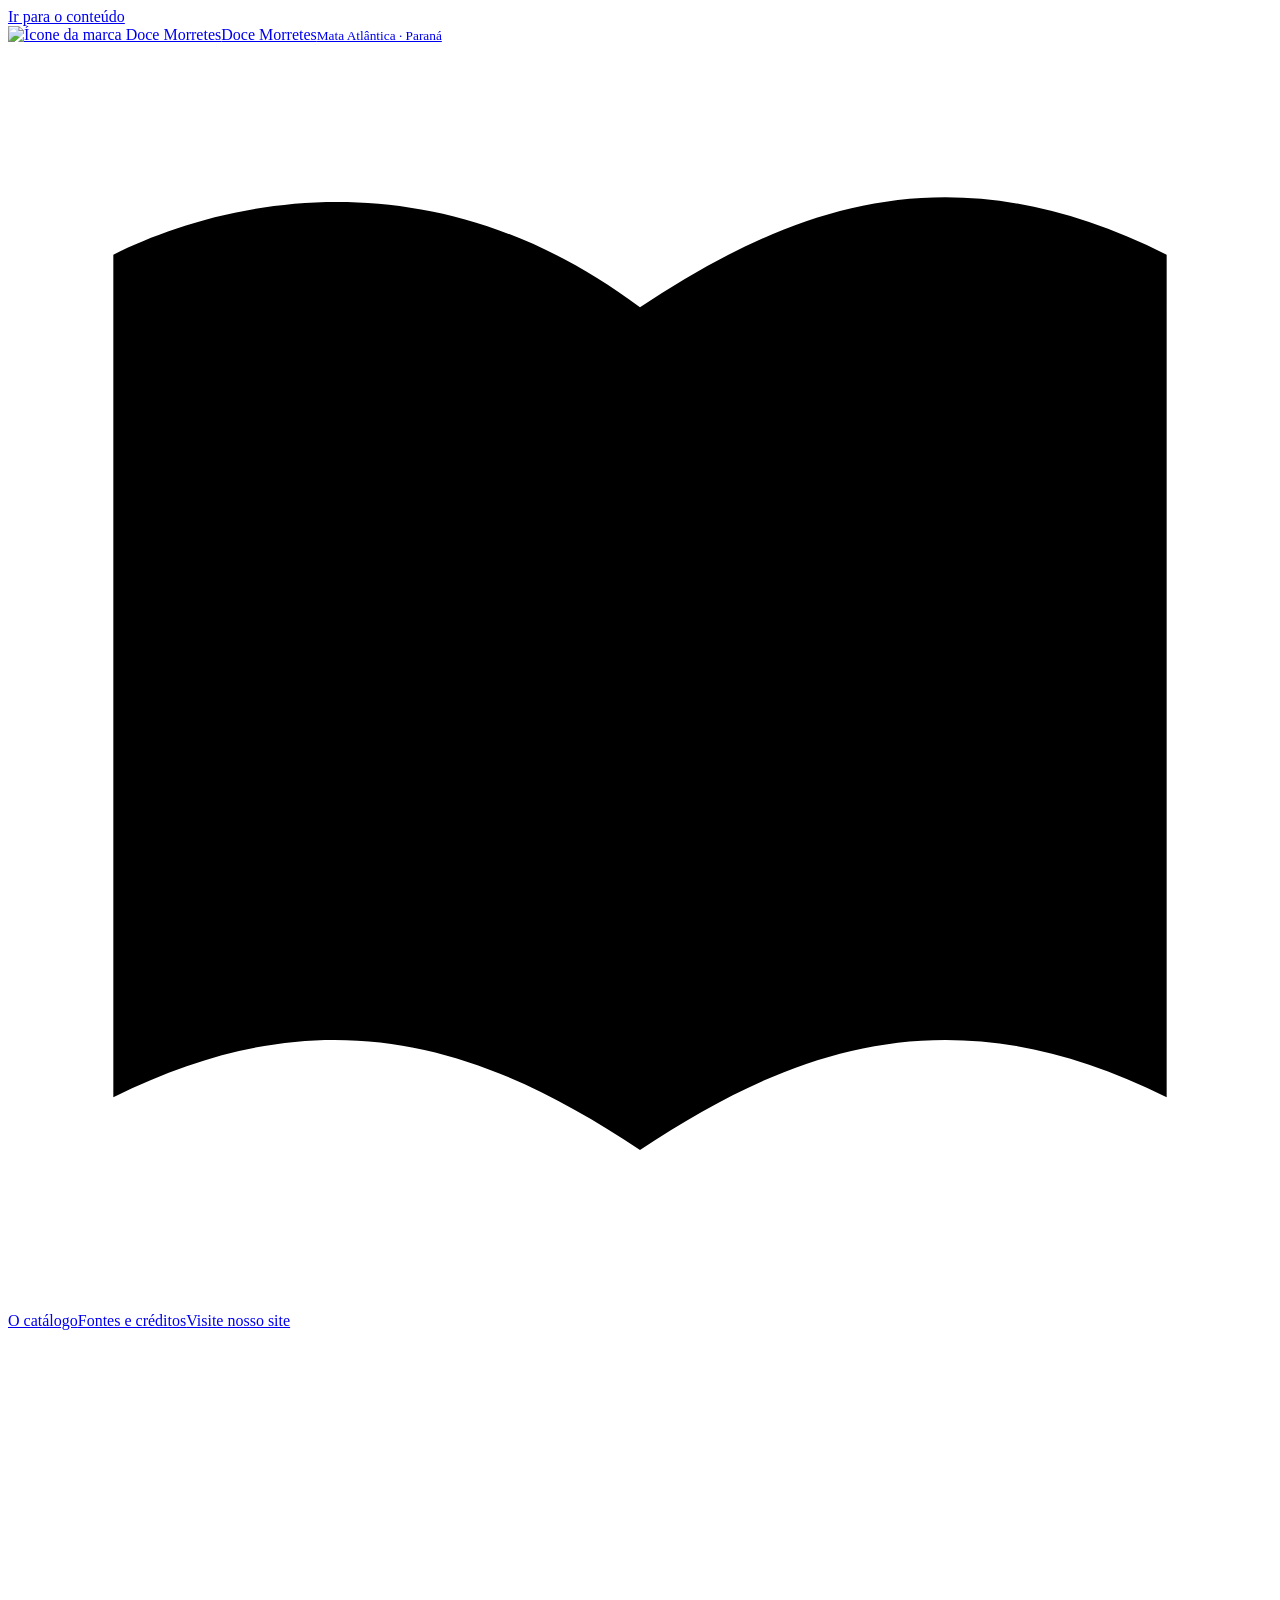
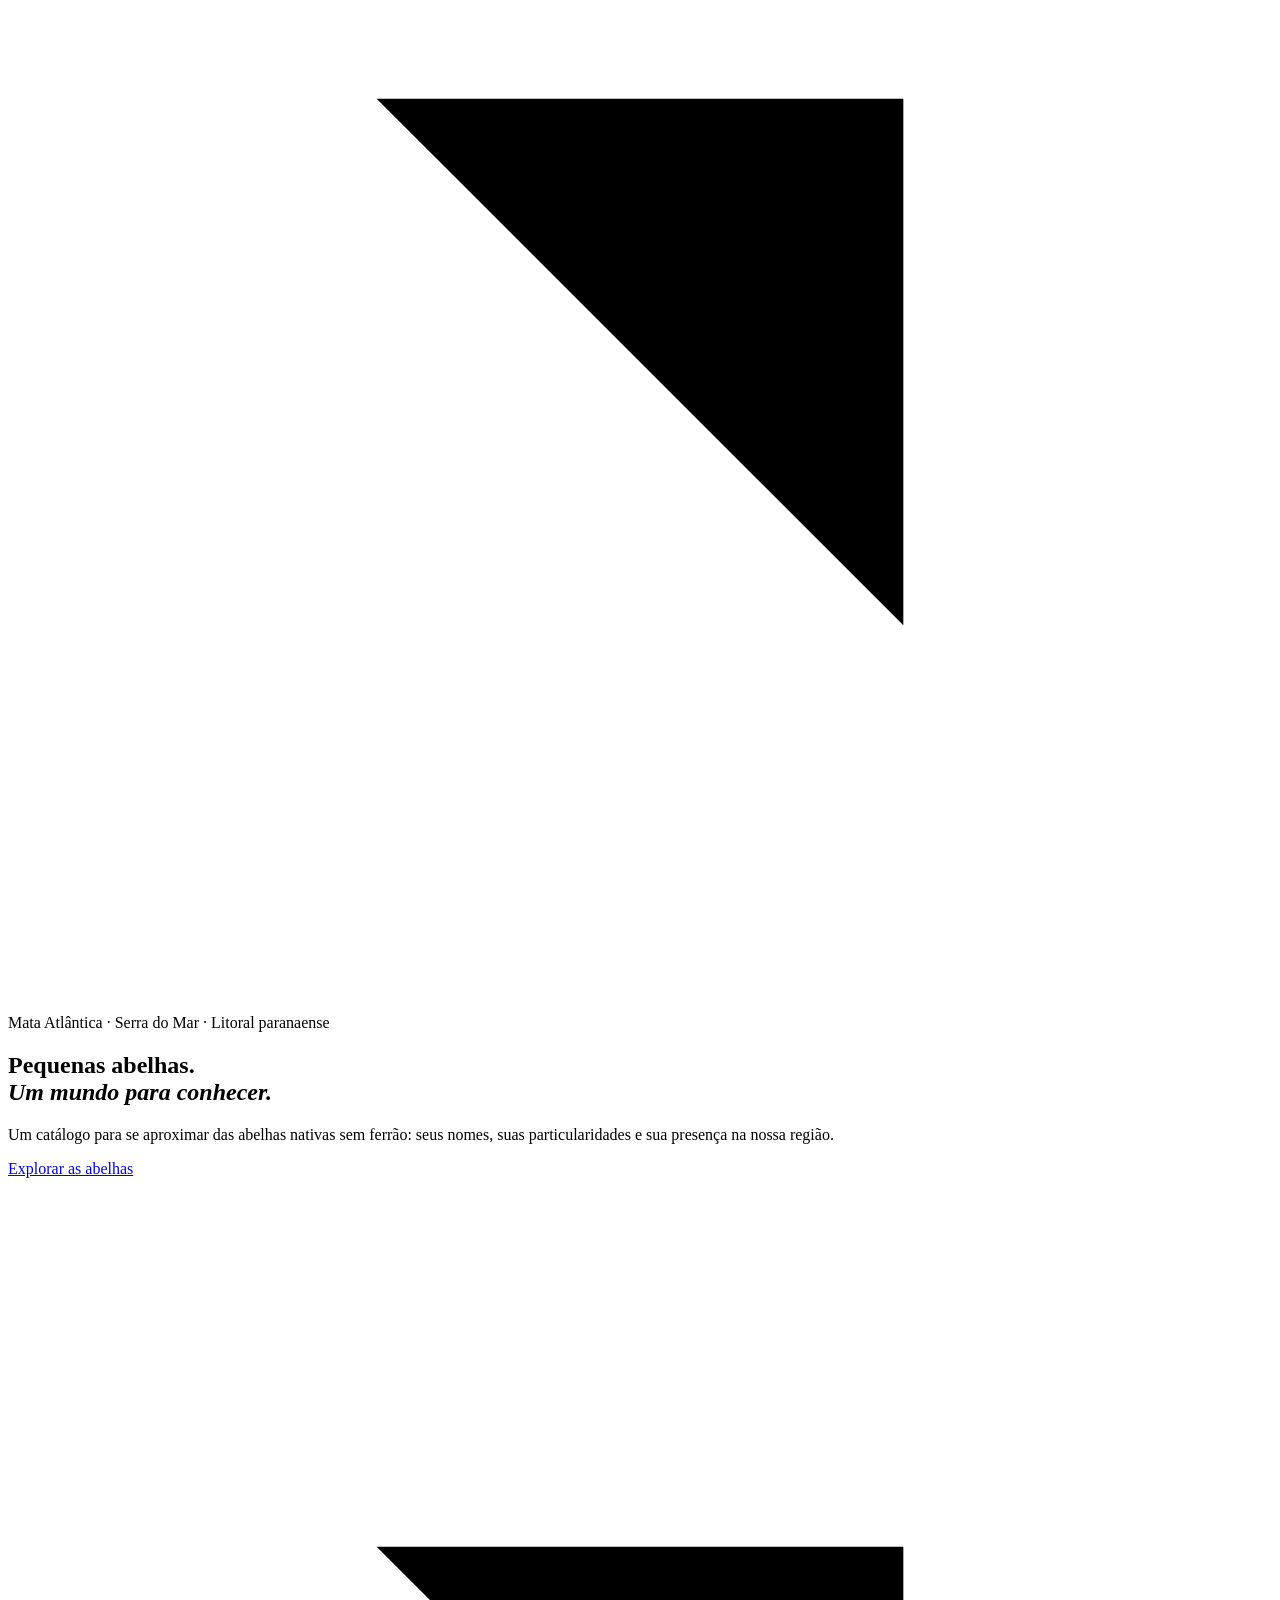
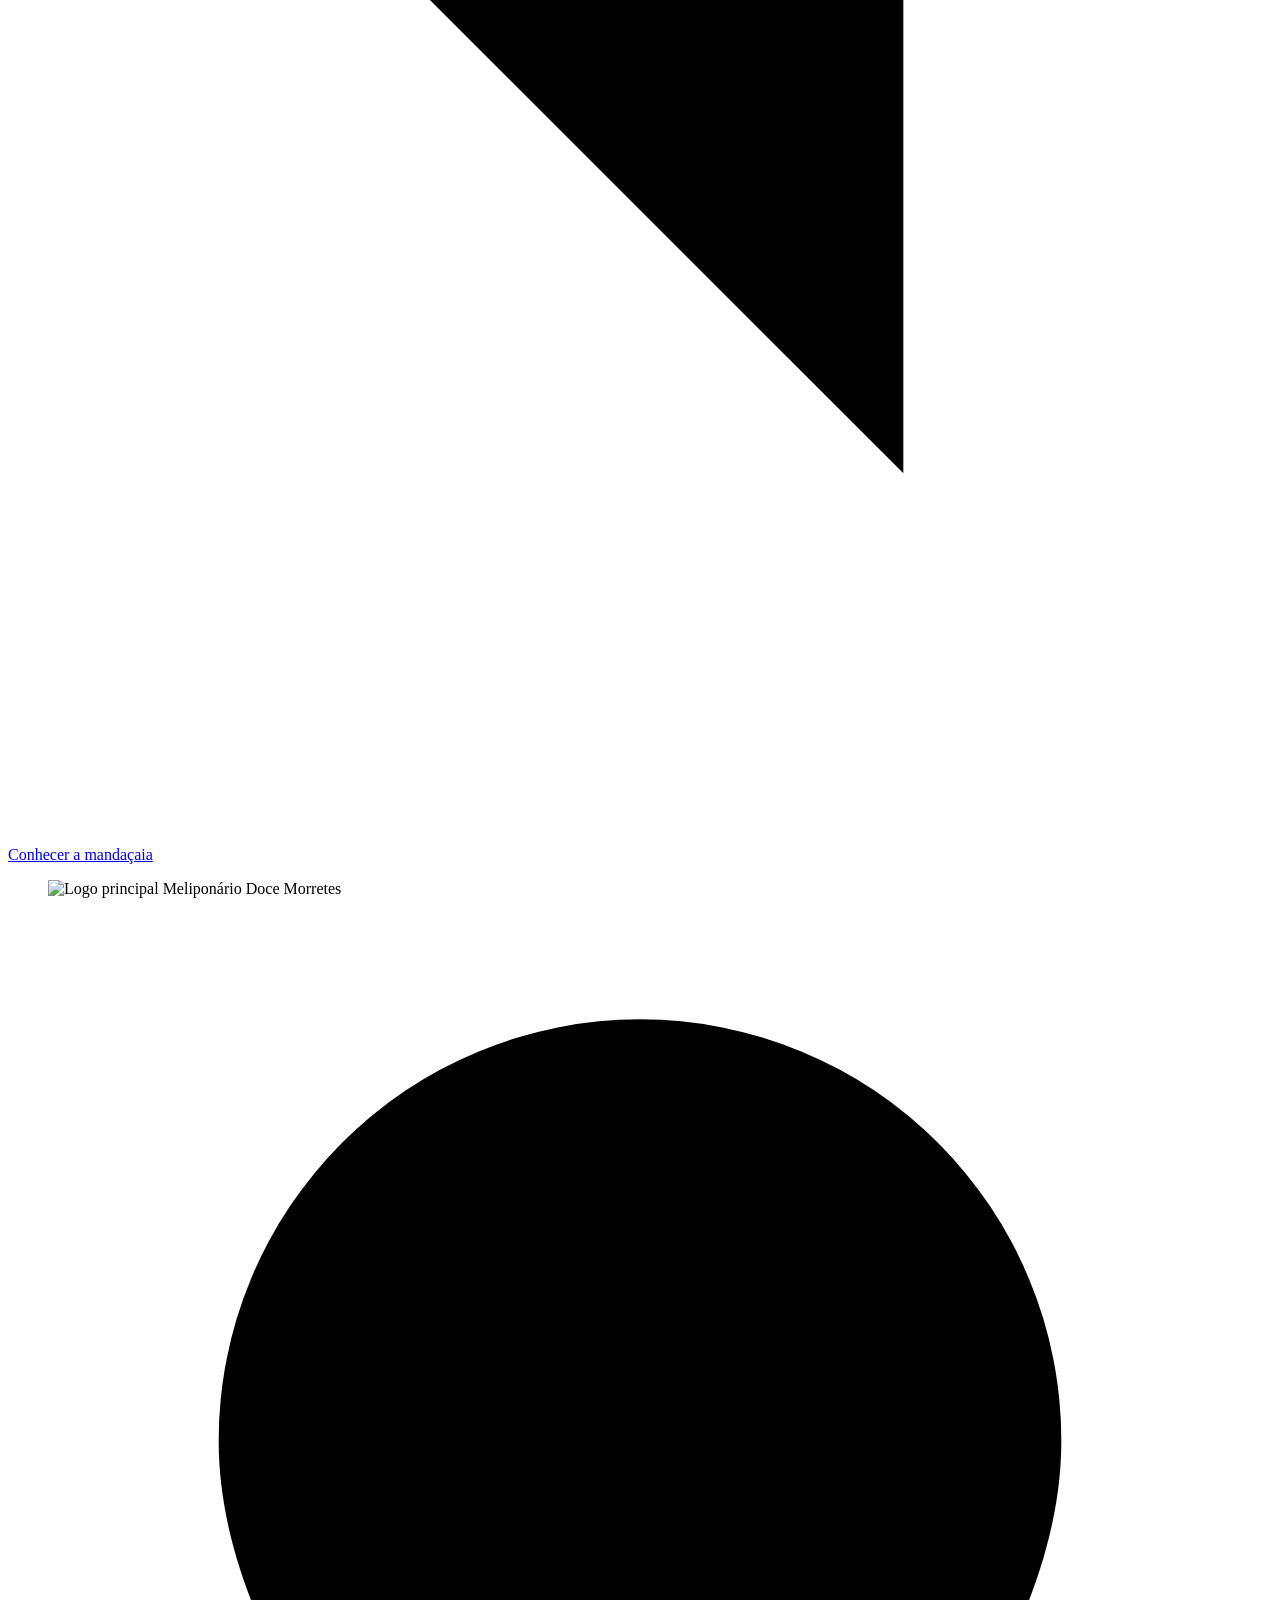
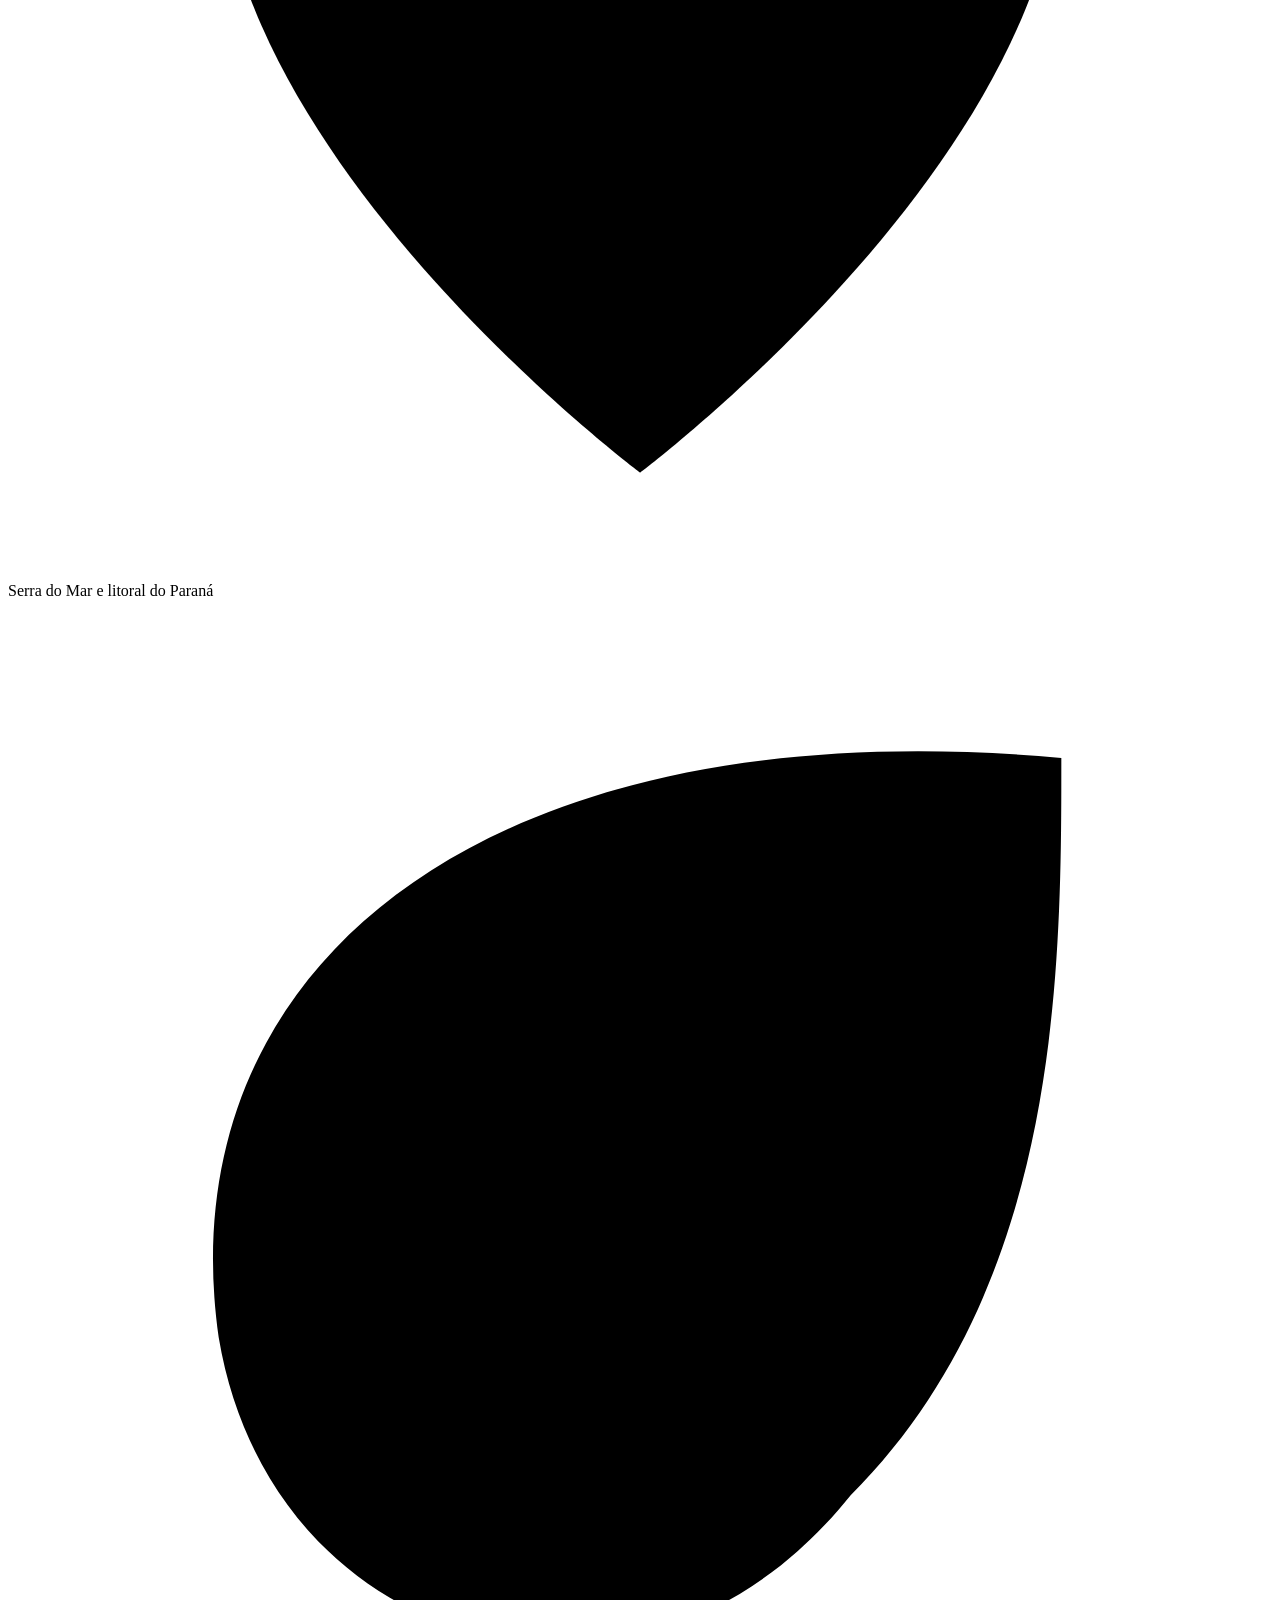
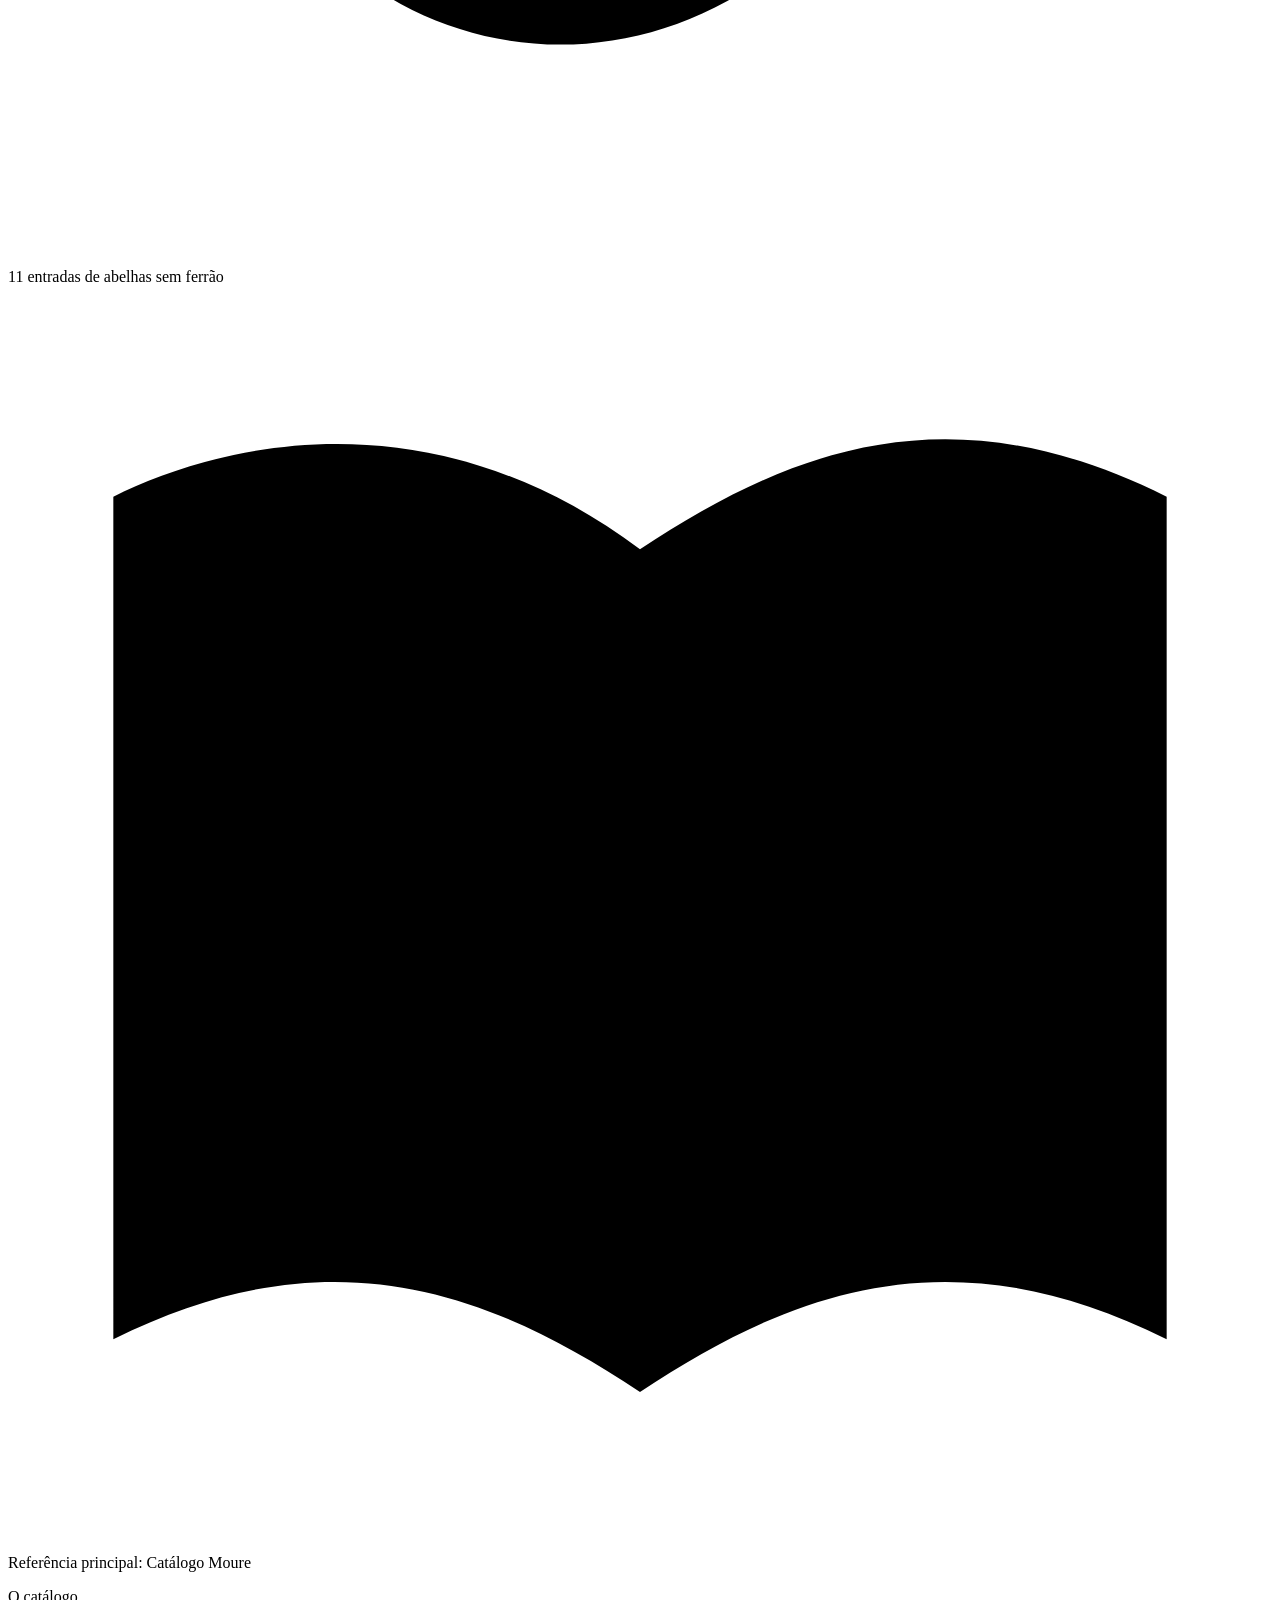
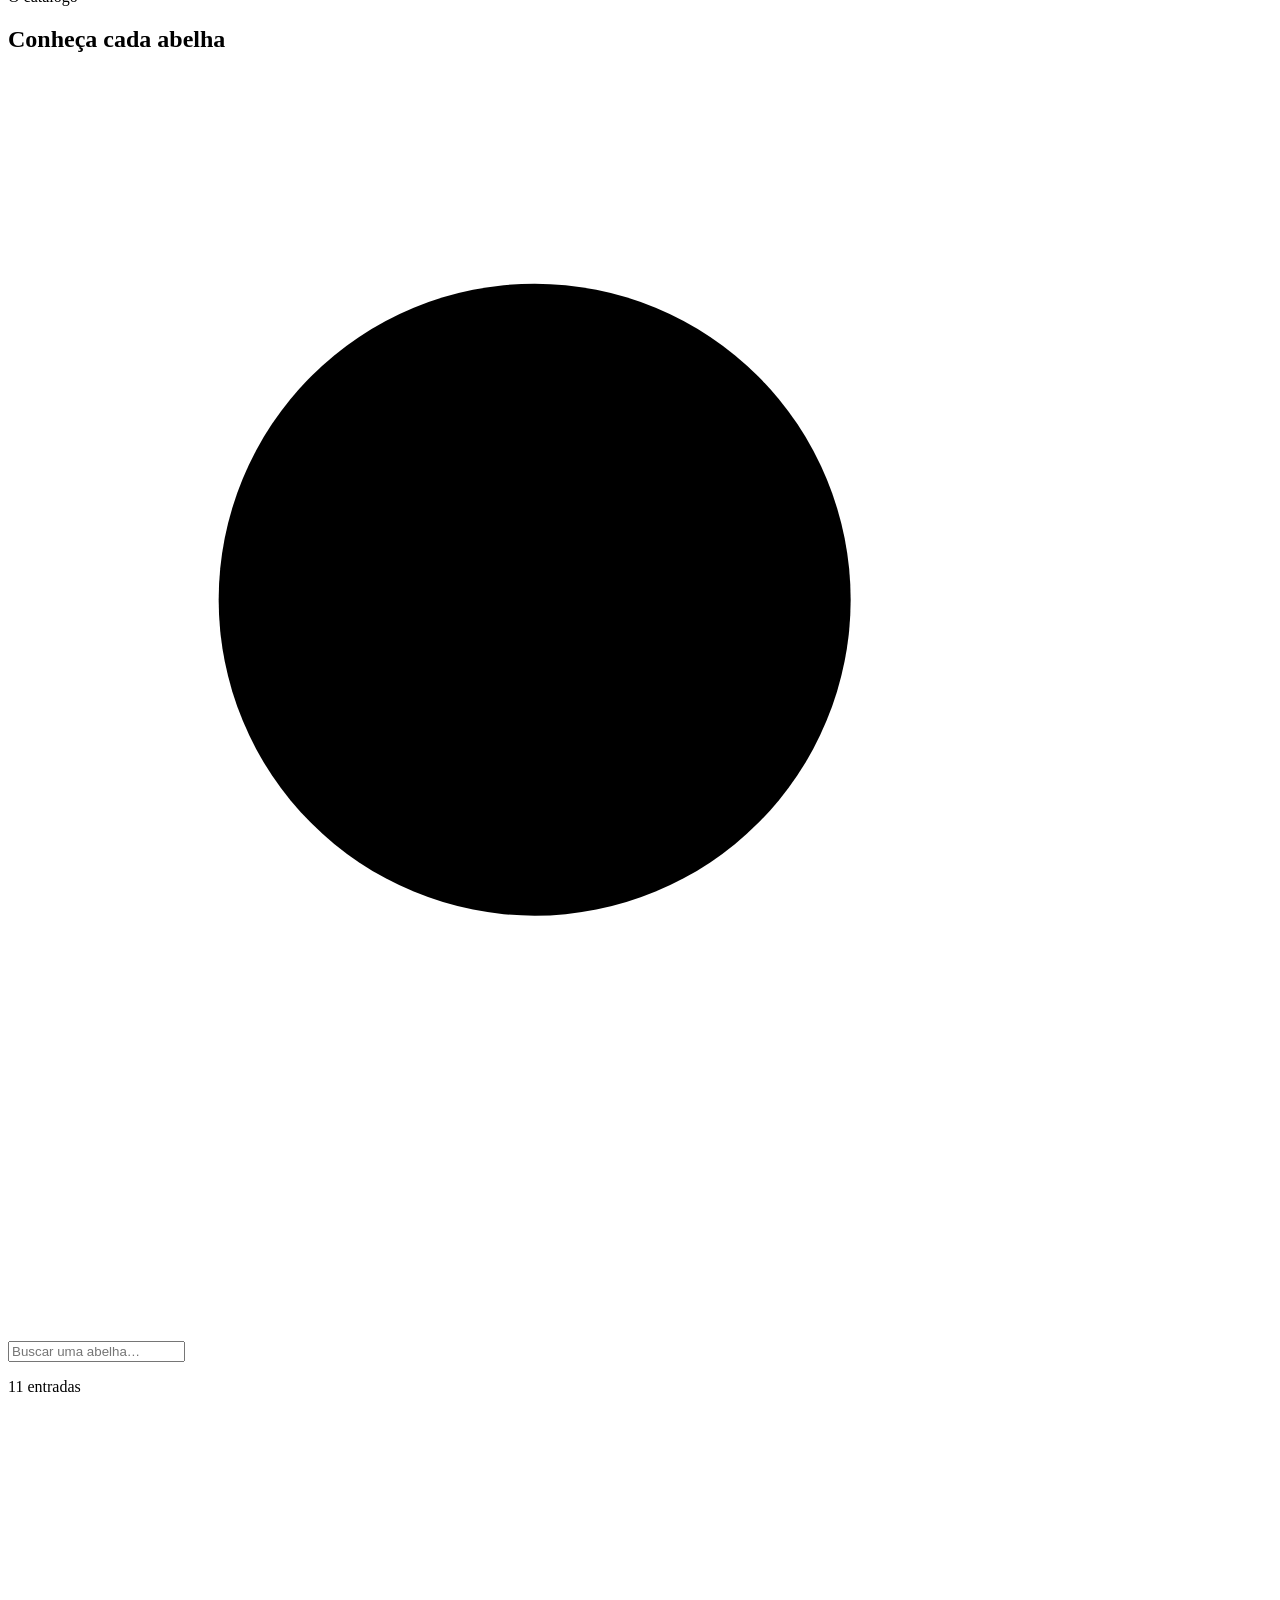
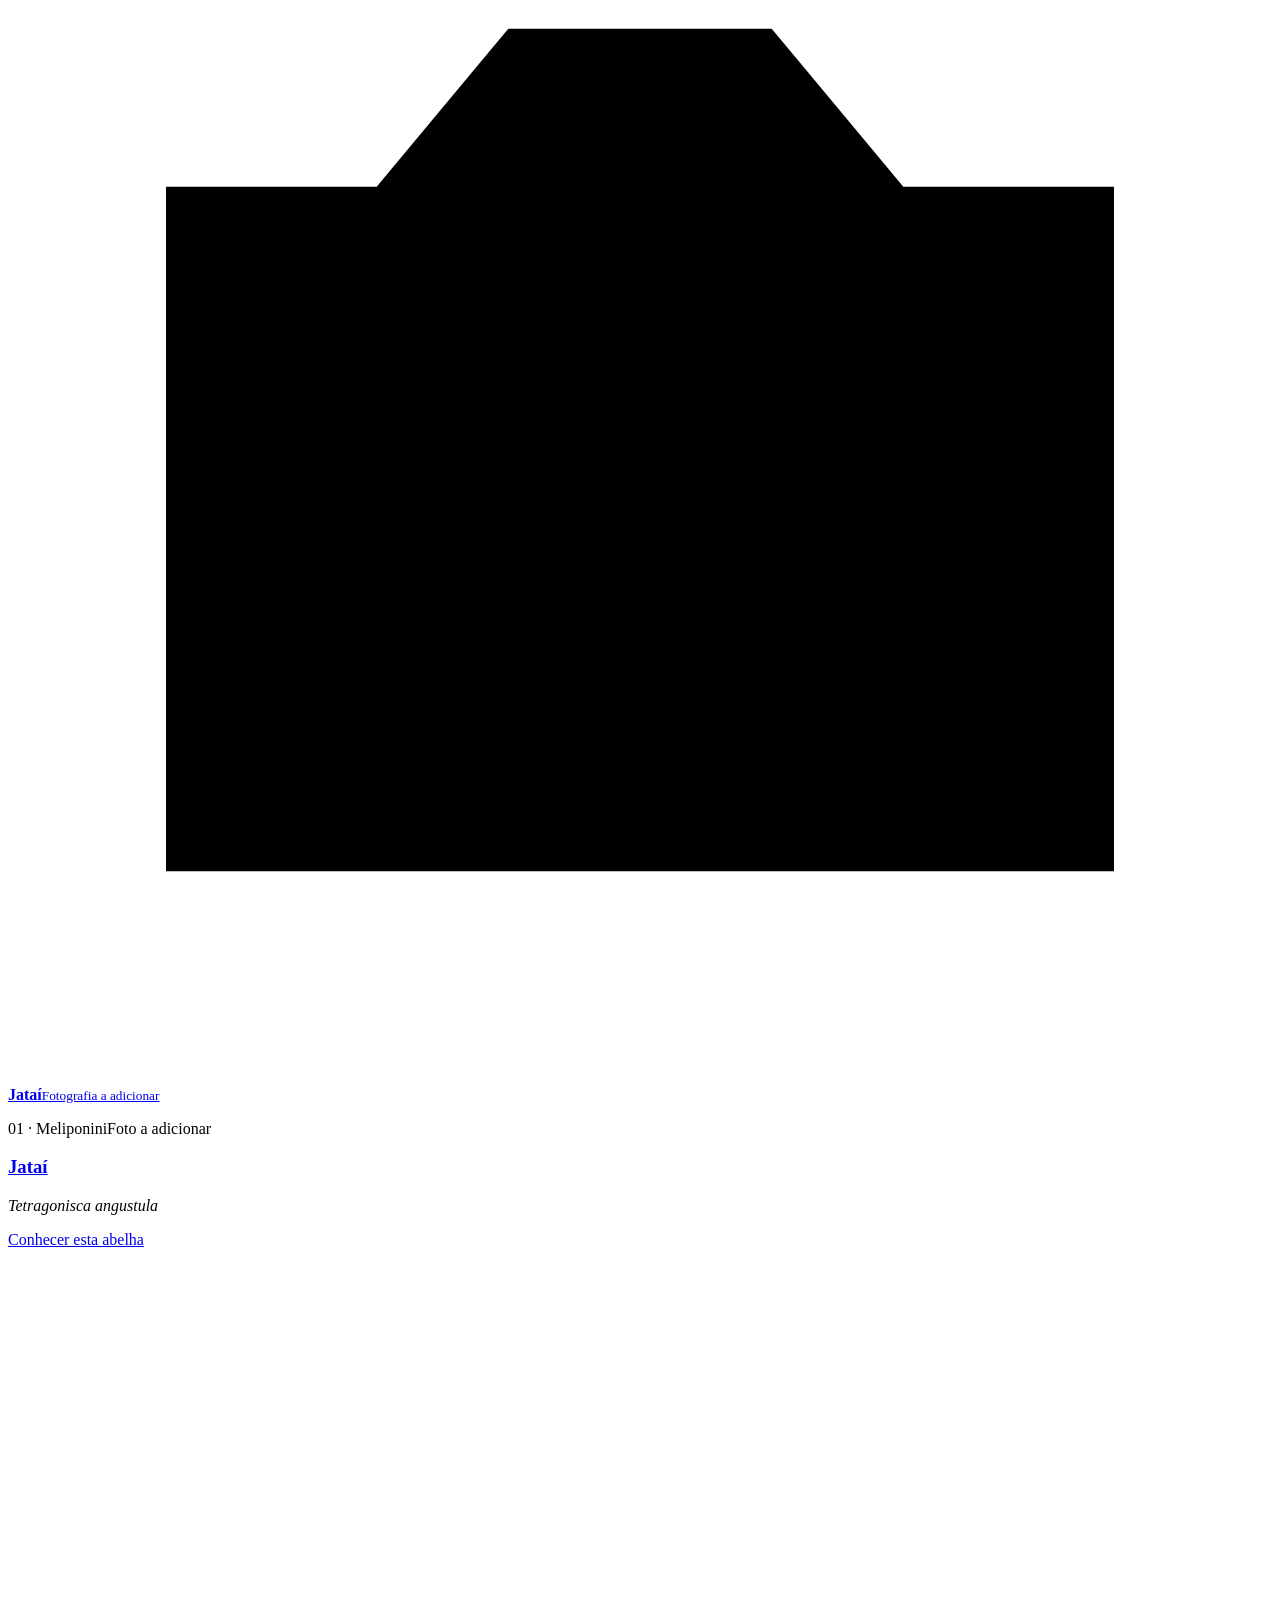
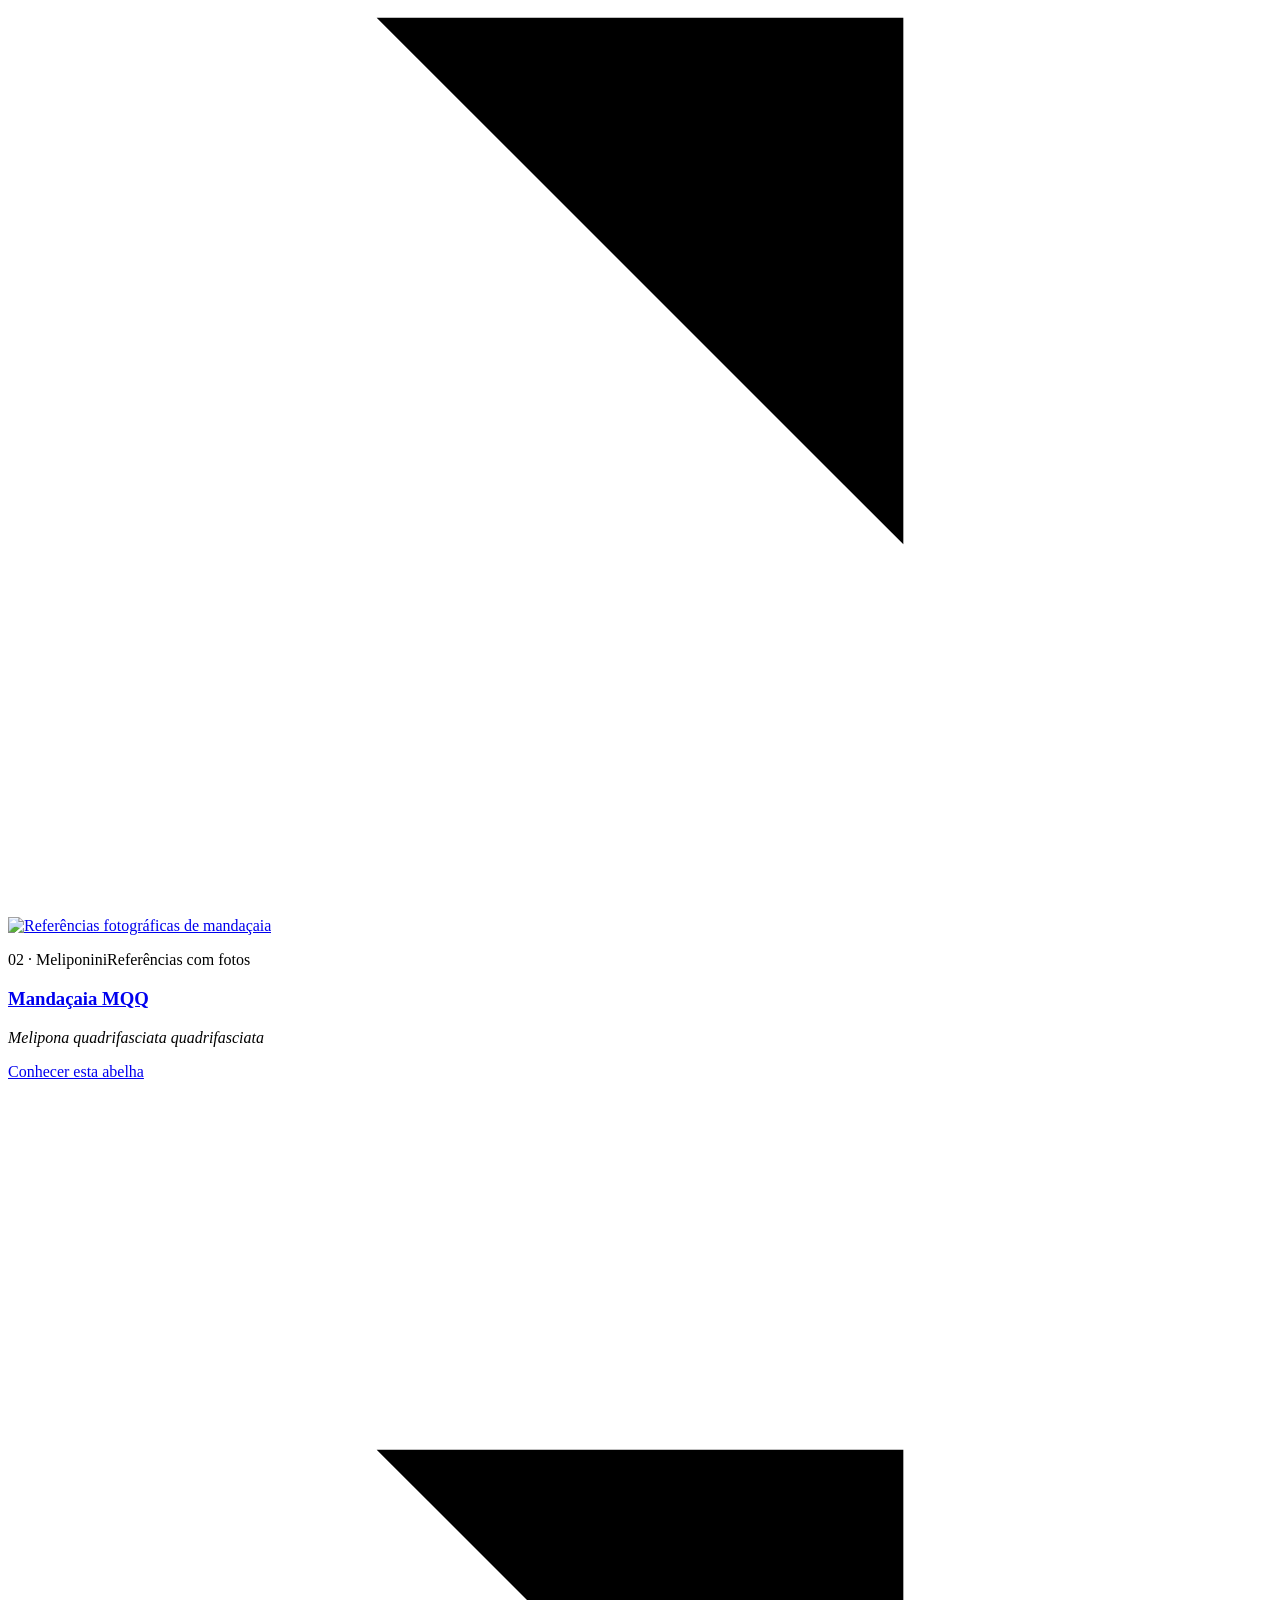
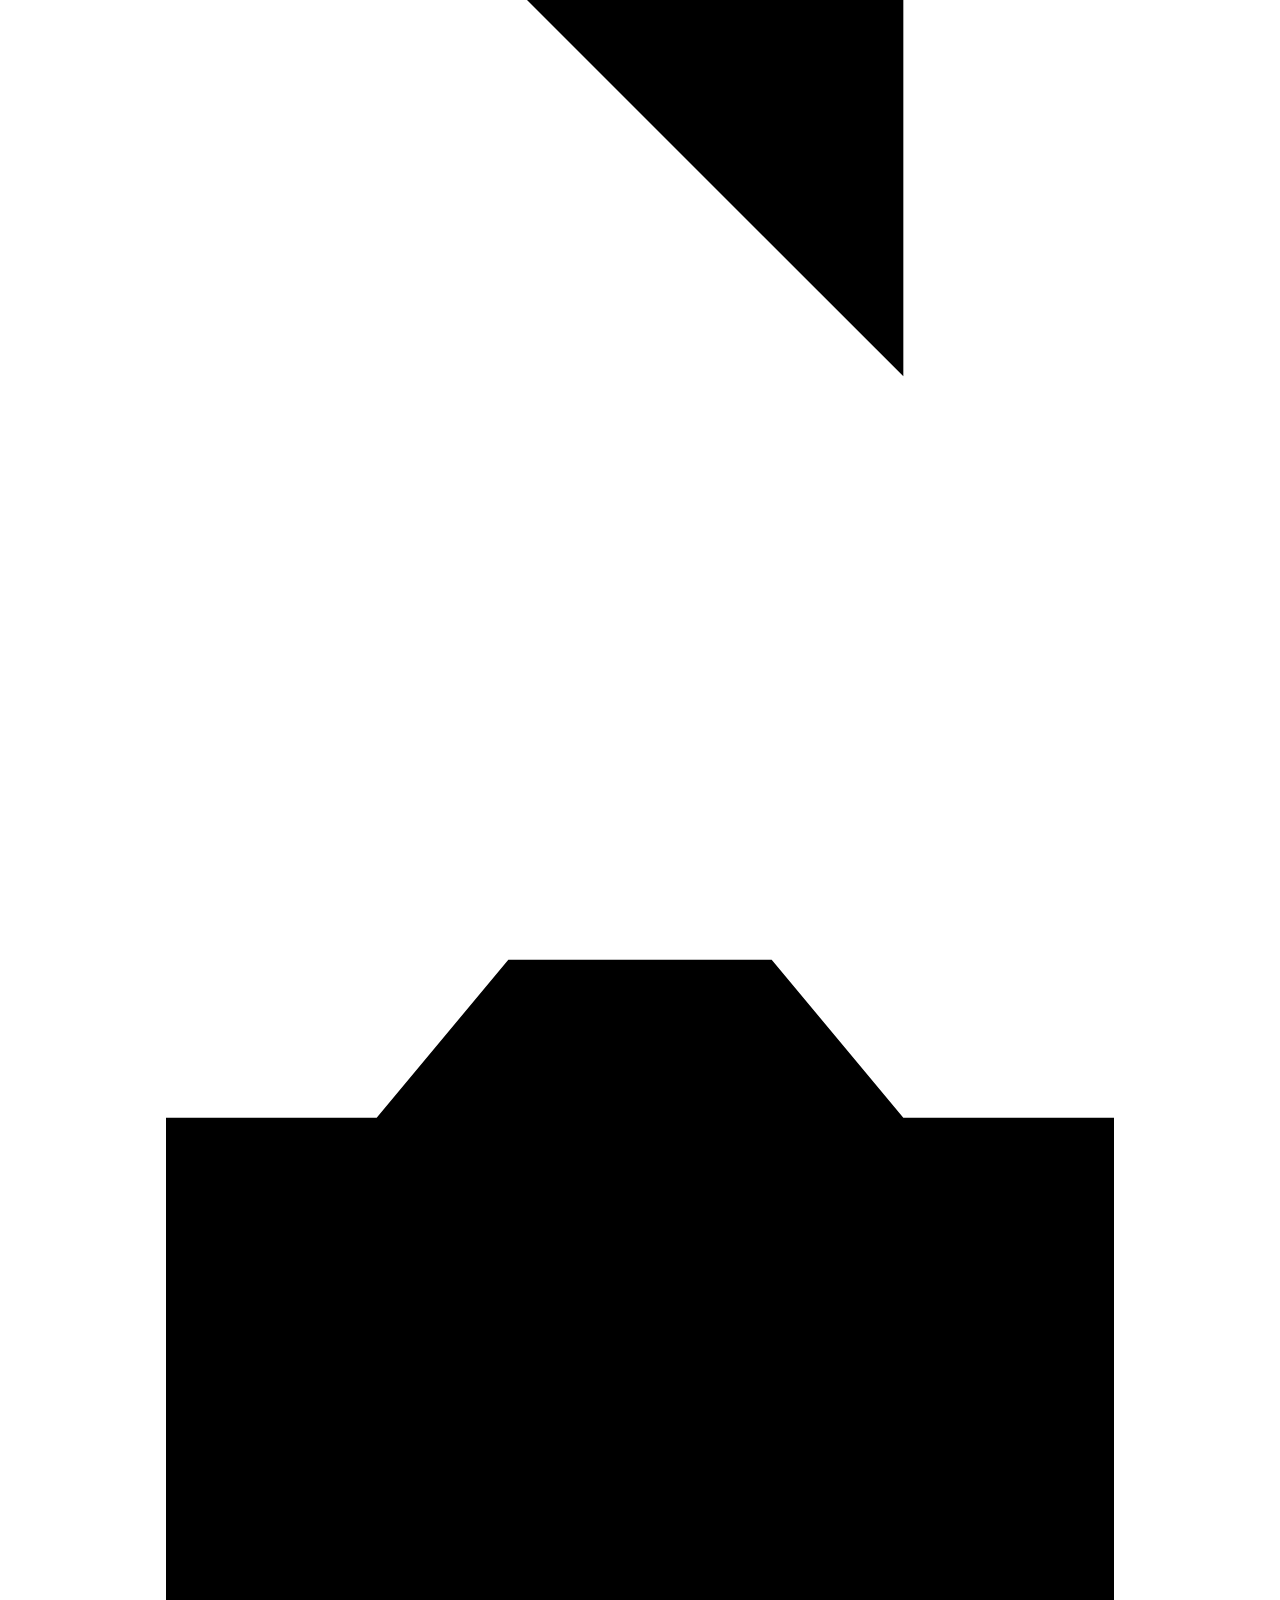
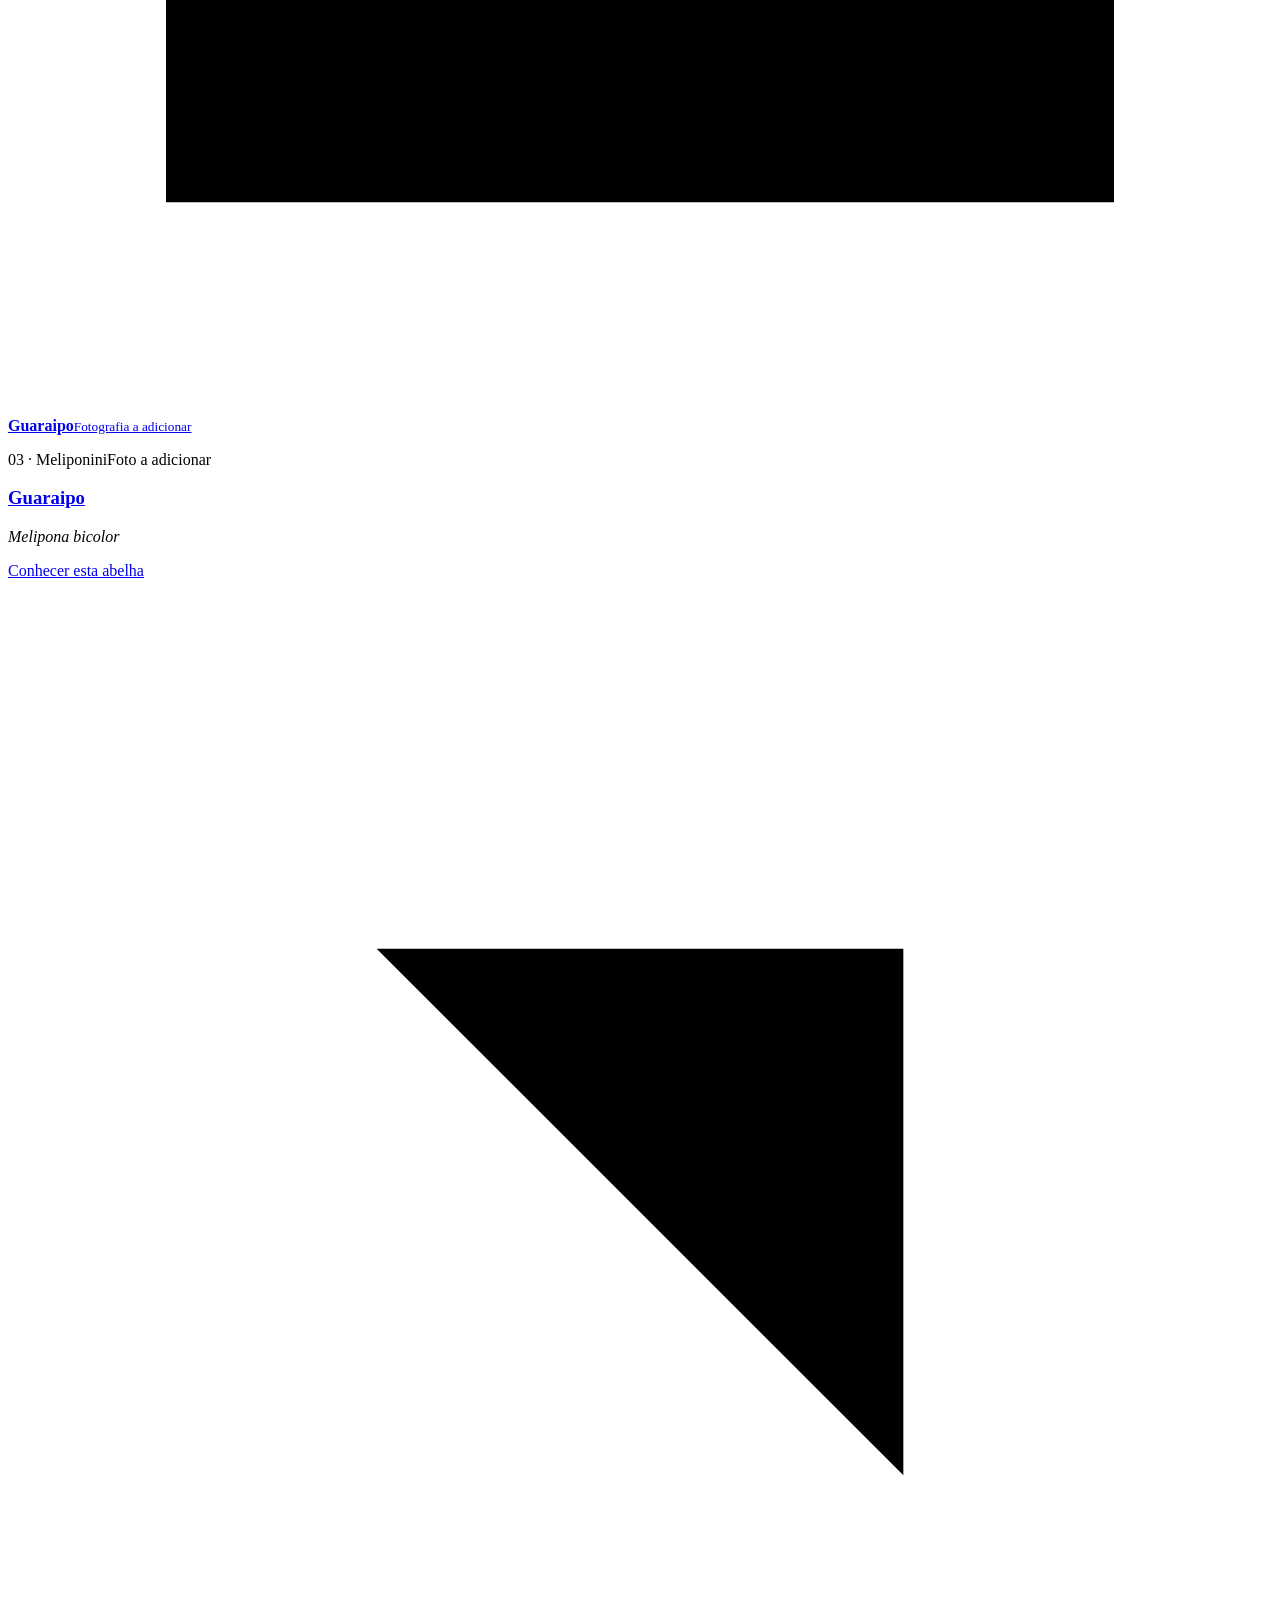
==== index.html @ 3d07a38e "Adiciona 11 fichas do catálogo Doce Morretes, índice e créditos" ====
<!doctype html><html lang="pt-BR"><head><meta charset="utf-8"><meta name="viewport" content="width=device-width,initial-scale=1"><title>Catálogo de abelhas sem ferrão | Doce Morretes</title><meta name="description" content="Catálogo de abelhas sem ferrão da Mata Atlântica da Serra do Mar e litoral paranaense. Doce Morretes."><meta name="theme-color" content="#1a3322"><link rel="canonical" href="https://meliponariodocemorretes.github.io/catalogo-abelhas/index.html"><link rel="icon" type="image/png" href="assets/icone-marca.png"><link rel="stylesheet" href="assets/style.css"><script src="assets/site.js" defer></script></head><body><a class="skip" href="#conteudo">Ir para o conteúdo</a><header class="header"><div class="wrap header-inner"><a class="brand" href="index.html" aria-label="Doce Morretes — início do catálogo"><img src="assets/icone-marca.png" width="64" height="64" alt="Ícone da marca Doce Morretes"><span class="brand-copy">Doce Morretes<small>Mata Atlântica · Paraná</small></span></a><nav class="nav" aria-label="Navegação principal"><a href="index.html#especies"><svg class="icon" viewBox="0 0 24 24" aria-hidden="true"><path d="M12 5C8 2 4 3 2 4v16c4-2 7-1 10 1 3-2 6-3 10-1V4c-4-2-7-1-10 1Z"/><path d="M12 5v16"/></svg>O catálogo</a><a href="creditos.html">Fontes e créditos</a><a href="https://www.docemorretes.com" target="_blank" rel="noopener noreferrer">Visite nosso site <svg class="icon" viewBox="0 0 24 24" aria-hidden="true"><path d="M7 17 17 7M7 7h10v10"/></svg></a></nav></div></header><main id="conteudo"><section class="wrap hero"><div><p class="eyebrow">Mata Atlântica · Serra do Mar · Litoral paranaense</p><h1>Pequenas abelhas.<br><em>Um mundo para conhecer.</em></h1><p class="lead">Um catálogo para se aproximar das abelhas nativas sem ferrão: seus nomes, suas particularidades e sua presença na nossa região.</p><div class="hero-actions"><a class="button" href="#especies">Explorar as abelhas <svg class="icon" viewBox="0 0 24 24" aria-hidden="true"><path d="M7 17 17 7M7 7h10v10"/></svg></a><a class="button secondary" href="mandacaia-mqq.html">Conhecer a mandaçaia</a></div></div><figure class="hero-brand"><img src="assets/logo-principal.png" width="420" height="420" alt="Logo principal Meliponário Doce Morretes"></figure></section><div class="wrap region-strip"><span><svg class="icon" viewBox="0 0 24 24" aria-hidden="true"><path d="M20 10c0 6-8 12-8 12S4 16 4 10a8 8 0 1 1 16 0Z"/><circle cx="12" cy="10" r="2.5"/></svg>Serra do Mar e litoral do Paraná</span><span><svg class="icon" viewBox="0 0 24 24" aria-hidden="true"><path d="M20 3C9 2 3 7 4 14c1 6 8 8 12 3 4-4 4-10 4-14Z"/><path d="M4 21 15 9"/></svg>11 entradas de abelhas sem ferrão</span><span><svg class="icon" viewBox="0 0 24 24" aria-hidden="true"><path d="M12 5C8 2 4 3 2 4v16c4-2 7-1 10 1 3-2 6-3 10-1V4c-4-2-7-1-10 1Z"/><path d="M12 5v16"/></svg>Referência principal: Catálogo Moure</span></div><section class="wrap catalog" id="especies"><div class="section-heading"><div><p class="eyebrow">O catálogo</p><h2>Conheça cada abelha</h2></div><label class="search"><svg class="icon" viewBox="0 0 24 24" aria-hidden="true"><circle cx="10" cy="10" r="6"/><path d="m15 15 6 6"/></svg><input id="search-species" type="search" aria-label="Buscar por nome popular ou científico" placeholder="Buscar uma abelha…"></label></div><p id="result-count" class="eyebrow" aria-live="polite" style="margin-bottom:22px">11 entradas</p><div class="species-grid"><article class="species-card" data-species="Jataí Tetragonisca angustula"><a class="cover" href="jatai.html" aria-label="Conhecer Jataí"><div class="placeholder" role="img" aria-label="Espaço reservado para fotografia de Jataí"><svg class="icon" viewBox="0 0 24 24" aria-hidden="true"><path d="M14.5 4h-5L7 7H3v13h18V7h-4z"/><circle cx="12" cy="13" r="4"/></svg><strong>Jataí</strong><small>Fotografia a adicionar</small></div></a><p class="card-label"><span>01 · Meliponini</span><span>Foto a adicionar</span></p><h3><a href="jatai.html">Jataí</a></h3><p class="latin"><i>Tetragonisca angustula</i></p><a class="open" href="jatai.html">Conhecer esta abelha <svg class="icon" viewBox="0 0 24 24" aria-hidden="true"><path d="M7 17 17 7M7 7h10v10"/></svg></a></article><article class="species-card" data-species="Mandaçaia MQQ Melipona quadrifasciata quadrifasciata"><a class="cover" href="mandacaia-mqq.html" aria-label="Conhecer Mandaçaia MQQ"><img src="assets/01_colagem_fonte_chc.png" alt="Referências fotográficas de mandaçaia" loading="lazy"></a><p class="card-label"><span>02 · Meliponini</span><span>Referências com fotos</span></p><h3><a href="mandacaia-mqq.html">Mandaçaia MQQ</a></h3><p class="latin"><i>Melipona quadrifasciata quadrifasciata</i></p><a class="open" href="mandacaia-mqq.html">Conhecer esta abelha <svg class="icon" viewBox="0 0 24 24" aria-hidden="true"><path d="M7 17 17 7M7 7h10v10"/></svg></a></article><article class="species-card" data-species="Guaraipo Melipona bicolor"><a class="cover" href="guaraipo.html" aria-label="Conhecer Guaraipo"><div class="placeholder" role="img" aria-label="Espaço reservado para fotografia de Guaraipo"><svg class="icon" viewBox="0 0 24 24" aria-hidden="true"><path d="M14.5 4h-5L7 7H3v13h18V7h-4z"/><circle cx="12" cy="13" r="4"/></svg><strong>Guaraipo</strong><small>Fotografia a adicionar</small></div></a><p class="card-label"><span>03 · Meliponini</span><span>Foto a adicionar</span></p><h3><a href="guaraipo.html">Guaraipo</a></h3><p class="latin"><i>Melipona bicolor</i></p><a class="open" href="guaraipo.html">Conhecer esta abelha <svg class="icon" viewBox="0 0 24 24" aria-hidden="true"><path d="M7 17 17 7M7 7h10v10"/></svg></a></article><article class="species-card" data-species="Bugia Melipona mondury"><a class="cover" href="bugia.html" aria-label="Conhecer Bugia"><div class="placeholder" role="img" aria-label="Espaço reservado para fotografia de Bugia"><svg class="icon" viewBox="0 0 24 24" aria-hidden="true"><path d="M14.5 4h-5L7 7H3v13h18V7h-4z"/><circle cx="12" cy="13" r="4"/></svg><strong>Bugia</strong><small>Fotografia a adicionar</small></div></a><p class="card-label"><span>04 · Meliponini</span><span>Foto a adicionar</span></p><h3><a href="bugia.html">Bugia</a></h3><p class="latin"><i>Melipona mondury</i></p><a class="open" href="bugia.html">Conhecer esta abelha <svg class="icon" viewBox="0 0 24 24" aria-hidden="true"><path d="M7 17 17 7M7 7h10v10"/></svg></a></article><article class="species-card" data-species="Borá Tetragona clavipes"><a class="cover" href="bora.html" aria-label="Conhecer Borá"><div class="placeholder" role="img" aria-label="Espaço reservado para fotografia de Borá"><svg class="icon" viewBox="0 0 24 24" aria-hidden="true"><path d="M14.5 4h-5L7 7H3v13h18V7h-4z"/><circle cx="12" cy="13" r="4"/></svg><strong>Borá</strong><small>Fotografia a adicionar</small></div></a><p class="card-label"><span>05 · Meliponini</span><span>Foto a adicionar</span></p><h3><a href="bora.html">Borá</a></h3><p class="latin"><i>Tetragona clavipes</i></p><a class="open" href="bora.html">Conhecer esta abelha <svg class="icon" viewBox="0 0 24 24" aria-hidden="true"><path d="M7 17 17 7M7 7h10v10"/></svg></a></article><article class="species-card" data-species="Tubuna Scaptotrigona bipunctata"><a class="cover" href="tubuna.html" aria-label="Conhecer Tubuna"><div class="placeholder" role="img" aria-label="Espaço reservado para fotografia de Tubuna"><svg class="icon" viewBox="0 0 24 24" aria-hidden="true"><path d="M14.5 4h-5L7 7H3v13h18V7h-4z"/><circle cx="12" cy="13" r="4"/></svg><strong>Tubuna</strong><small>Fotografia a adicionar</small></div></a><p class="card-label"><span>06 · Meliponini</span><span>Foto a adicionar</span></p><h3><a href="tubuna.html">Tubuna</a></h3><p class="latin"><i>Scaptotrigona bipunctata</i></p><a class="open" href="tubuna.html">Conhecer esta abelha <svg class="icon" viewBox="0 0 24 24" aria-hidden="true"><path d="M7 17 17 7M7 7h10v10"/></svg></a></article><article class="species-card" data-species="Mandaguari Scaptotrigona sp."><a class="cover" href="mandaguari.html" aria-label="Conhecer Mandaguari"><div class="placeholder" role="img" aria-label="Espaço reservado para fotografia de Mandaguari"><svg class="icon" viewBox="0 0 24 24" aria-hidden="true"><path d="M14.5 4h-5L7 7H3v13h18V7h-4z"/><circle cx="12" cy="13" r="4"/></svg><strong>Mandaguari</strong><small>Fotografia a adicionar</small></div></a><p class="card-label"><span>07 · Meliponini</span><span>Foto a adicionar</span></p><h3><a href="mandaguari.html">Mandaguari</a></h3><p class="latin"><i>Scaptotrigona sp.</i></p><a class="open" href="mandaguari.html">Conhecer esta abelha <svg class="icon" viewBox="0 0 24 24" aria-hidden="true"><path d="M7 17 17 7M7 7h10v10"/></svg></a></article><article class="species-card" data-species="Mombucão Cephalotrigona capitata"><a class="cover" href="mombucao.html" aria-label="Conhecer Mombucão"><div class="placeholder" role="img" aria-label="Espaço reservado para fotografia de Mombucão"><svg class="icon" viewBox="0 0 24 24" aria-hidden="true"><path d="M14.5 4h-5L7 7H3v13h18V7h-4z"/><circle cx="12" cy="13" r="4"/></svg><strong>Mombucão</strong><small>Fotografia a adicionar</small></div></a><p class="card-label"><span>08 · Meliponini</span><span>Foto a adicionar</span></p><h3><a href="mombucao.html">Mombucão</a></h3><p class="latin"><i>Cephalotrigona capitata</i></p><a class="open" href="mombucao.html">Conhecer esta abelha <svg class="icon" viewBox="0 0 24 24" aria-hidden="true"><path d="M7 17 17 7M7 7h10v10"/></svg></a></article><article class="species-card" data-species="Mirim emerina Plebeia emerina"><a class="cover" href="mirim-emerina.html" aria-label="Conhecer Mirim emerina"><div class="placeholder" role="img" aria-label="Espaço reservado para fotografia de Mirim emerina"><svg class="icon" viewBox="0 0 24 24" aria-hidden="true"><path d="M14.5 4h-5L7 7H3v13h18V7h-4z"/><circle cx="12" cy="13" r="4"/></svg><strong>Mirim emerina</strong><small>Fotografia a adicionar</small></div></a><p class="card-label"><span>09 · Meliponini</span><span>Foto a adicionar</span></p><h3><a href="mirim-emerina.html">Mirim emerina</a></h3><p class="latin"><i>Plebeia emerina</i></p><a class="open" href="mirim-emerina.html">Conhecer esta abelha <svg class="icon" viewBox="0 0 24 24" aria-hidden="true"><path d="M7 17 17 7M7 7h10v10"/></svg></a></article><article class="species-card" data-species="Mirim droryana Plebeia droryana"><a class="cover" href="mirim-droryana.html" aria-label="Conhecer Mirim droryana"><div class="placeholder" role="img" aria-label="Espaço reservado para fotografia de Mirim droryana"><svg class="icon" viewBox="0 0 24 24" aria-hidden="true"><path d="M14.5 4h-5L7 7H3v13h18V7h-4z"/><circle cx="12" cy="13" r="4"/></svg><strong>Mirim droryana</strong><small>Fotografia a adicionar</small></div></a><p class="card-label"><span>10 · Meliponini</span><span>Foto a adicionar</span></p><h3><a href="mirim-droryana.html">Mirim droryana</a></h3><p class="latin"><i>Plebeia droryana</i></p><a class="open" href="mirim-droryana.html">Conhecer esta abelha <svg class="icon" viewBox="0 0 24 24" aria-hidden="true"><path d="M7 17 17 7M7 7h10v10"/></svg></a></article><article class="species-card" data-species="Mirim guaçu Plebeia remota"><a class="cover" href="mirim-guacu.html" aria-label="Conhecer Mirim guaçu"><div class="placeholder" role="img" aria-label="Espaço reservado para fotografia de Mirim guaçu"><svg class="icon" viewBox="0 0 24 24" aria-hidden="true"><path d="M14.5 4h-5L7 7H3v13h18V7h-4z"/><circle cx="12" cy="13" r="4"/></svg><strong>Mirim guaçu</strong><small>Fotografia a adicionar</small></div></a><p class="card-label"><span>11 · Meliponini</span><span>Foto a adicionar</span></p><h3><a href="mirim-guacu.html">Mirim guaçu</a></h3><p class="latin"><i>Plebeia remota</i></p><a class="open" href="mirim-guacu.html">Conhecer esta abelha <svg class="icon" viewBox="0 0 24 24" aria-hidden="true"><path d="M7 17 17 7M7 7h10v10"/></svg></a></article></div><p id="no-results" class="empty-search" hidden>Nenhuma abelha encontrada. Tente outro nome popular ou científico.</p></section><section class="wrap method"><div><p class="eyebrow">Conhecimento com referência</p><h2>Nome popular,<br>ciência e território.</h2></div><div><p>O Catálogo Moure orienta os nomes científicos e os registros de distribuição. Cada ficha indica suas fontes e distingue registros no Paraná de registros específicos do litoral. Nomes populares podem variar entre localidades; a entrada mandaguari permanece com a espécie a confirmar.</p><a href="creditos.html">Conheça as fontes e os créditos <svg class="icon" viewBox="0 0 24 24" aria-hidden="true"><path d="M7 17 17 7M7 7h10v10"/></svg></a></div></section></main><section class="sponsor" aria-label="Oferecimento Doce Morretes"><div class="wrap sponsor-inner"><a href="https://www.docemorretes.com" target="_blank" rel="noopener noreferrer"><img class="sponsor-logo" src="assets/logo-principal.png" width="180" height="180" alt="Meliponário Doce Morretes — logo principal"></a><div><h2>Doce Morretes</h2><p>Conhecer as abelhas é uma forma de se aproximar da Mata Atlântica. Explore o catálogo e acompanhe o trabalho do Meliponário Doce Morretes.</p><div class="contacts"><a href="https://www.instagram.com/meliponariodocemorretes/" target="_blank" rel="noopener noreferrer"><svg class="icon" viewBox="0 0 24 24" aria-hidden="true"><rect x="3" y="3" width="18" height="18" rx="5"/><circle cx="12" cy="12" r="4"/><path d="M17.5 6.5h.01"/></svg>@meliponariodocemorretes</a><a href="https://www.docemorretes.com" target="_blank" rel="noopener noreferrer"><svg class="icon" viewBox="0 0 24 24" aria-hidden="true"><circle cx="12" cy="12" r="9"/><path d="M3 12h18M12 3c-5 5-5 13 0 18 5-5 5-13 0-18Z"/></svg>www.docemorretes.com</a><a href="https://wa.me/5541985389300" target="_blank" rel="noopener noreferrer"><svg class="icon" viewBox="0 0 24 24" aria-hidden="true"><path d="M21 11.5a8.5 8.5 0 0 1-12.6 7.4L3 21l1.9-5.4A8.5 8.5 0 1 1 21 11.5Z"/></svg>(41) 98538-9300</a></div></div></div></section><footer class="wrap footer"><span>© 2026 Doce Morretes · Catálogo de abelhas sem ferrão</span><a href="creditos.html">Dados científicos e fotografias com créditos às fontes.</a></footer></body></html>
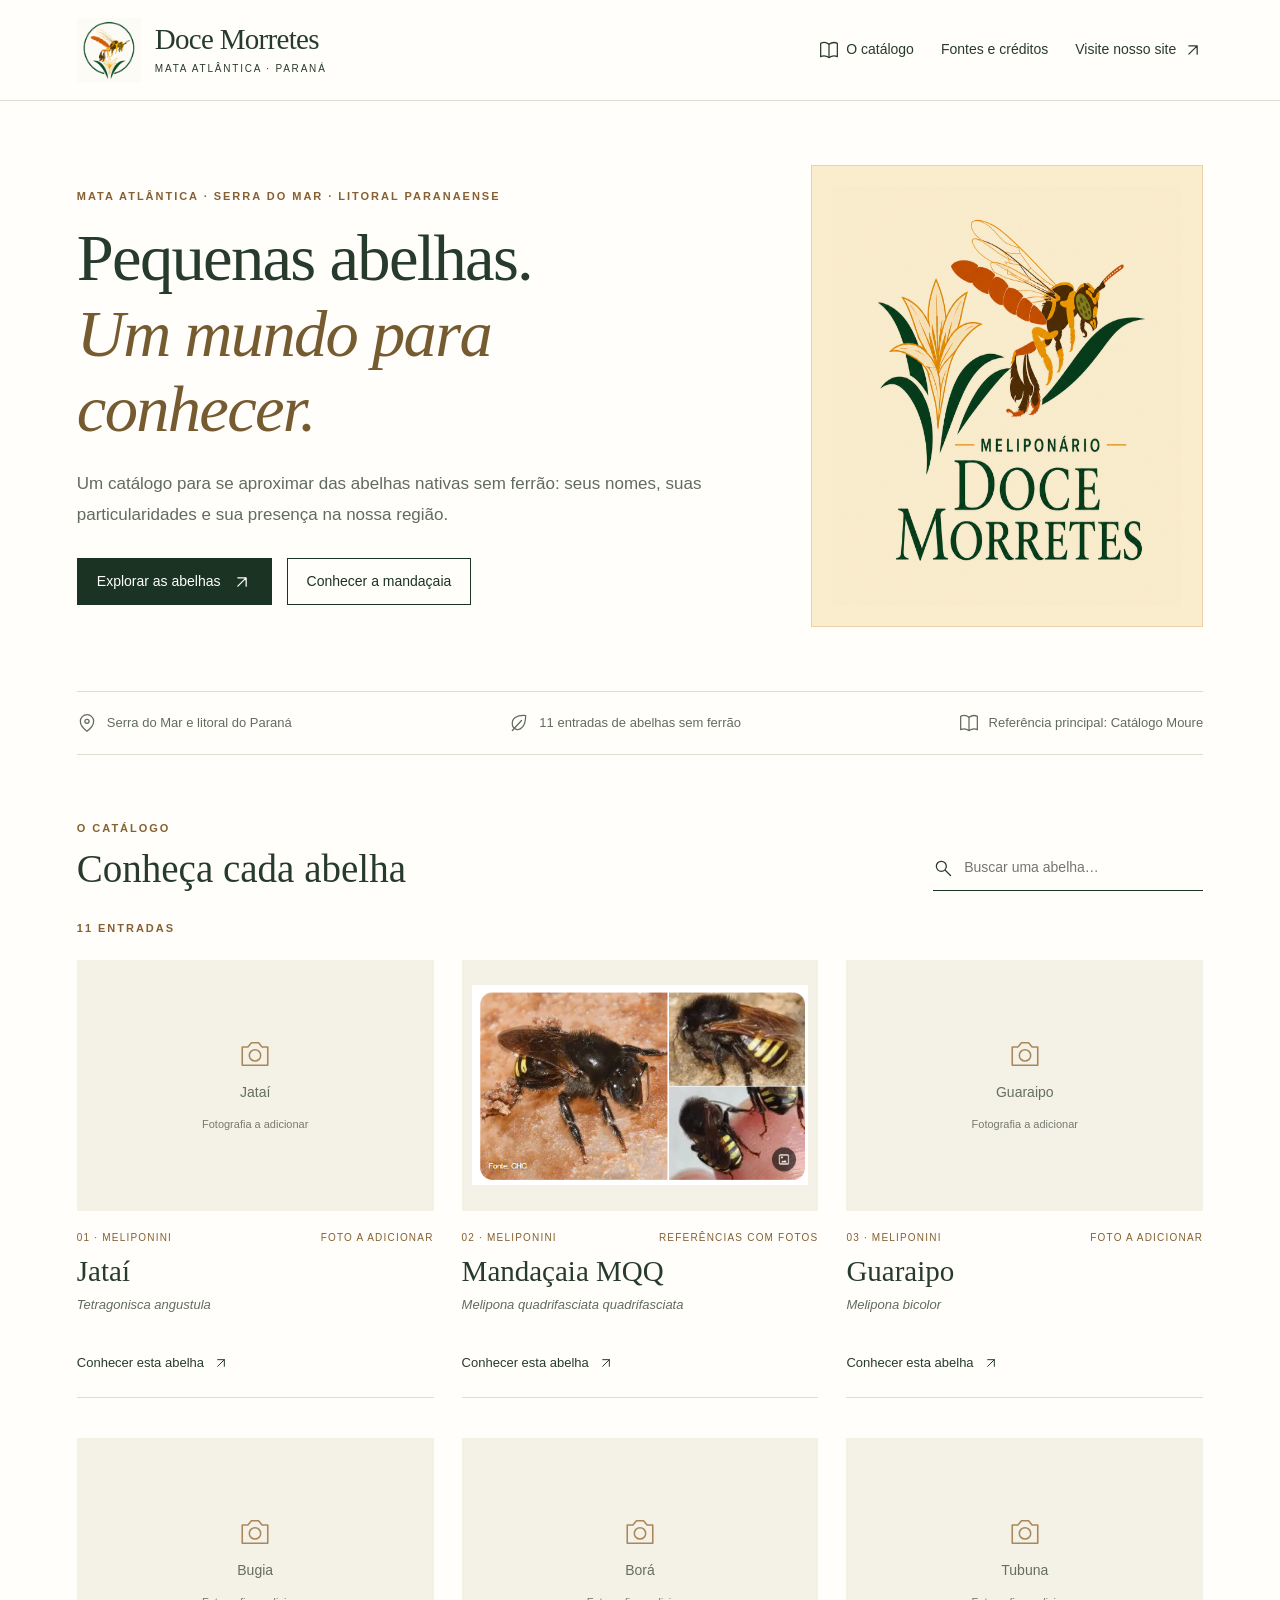
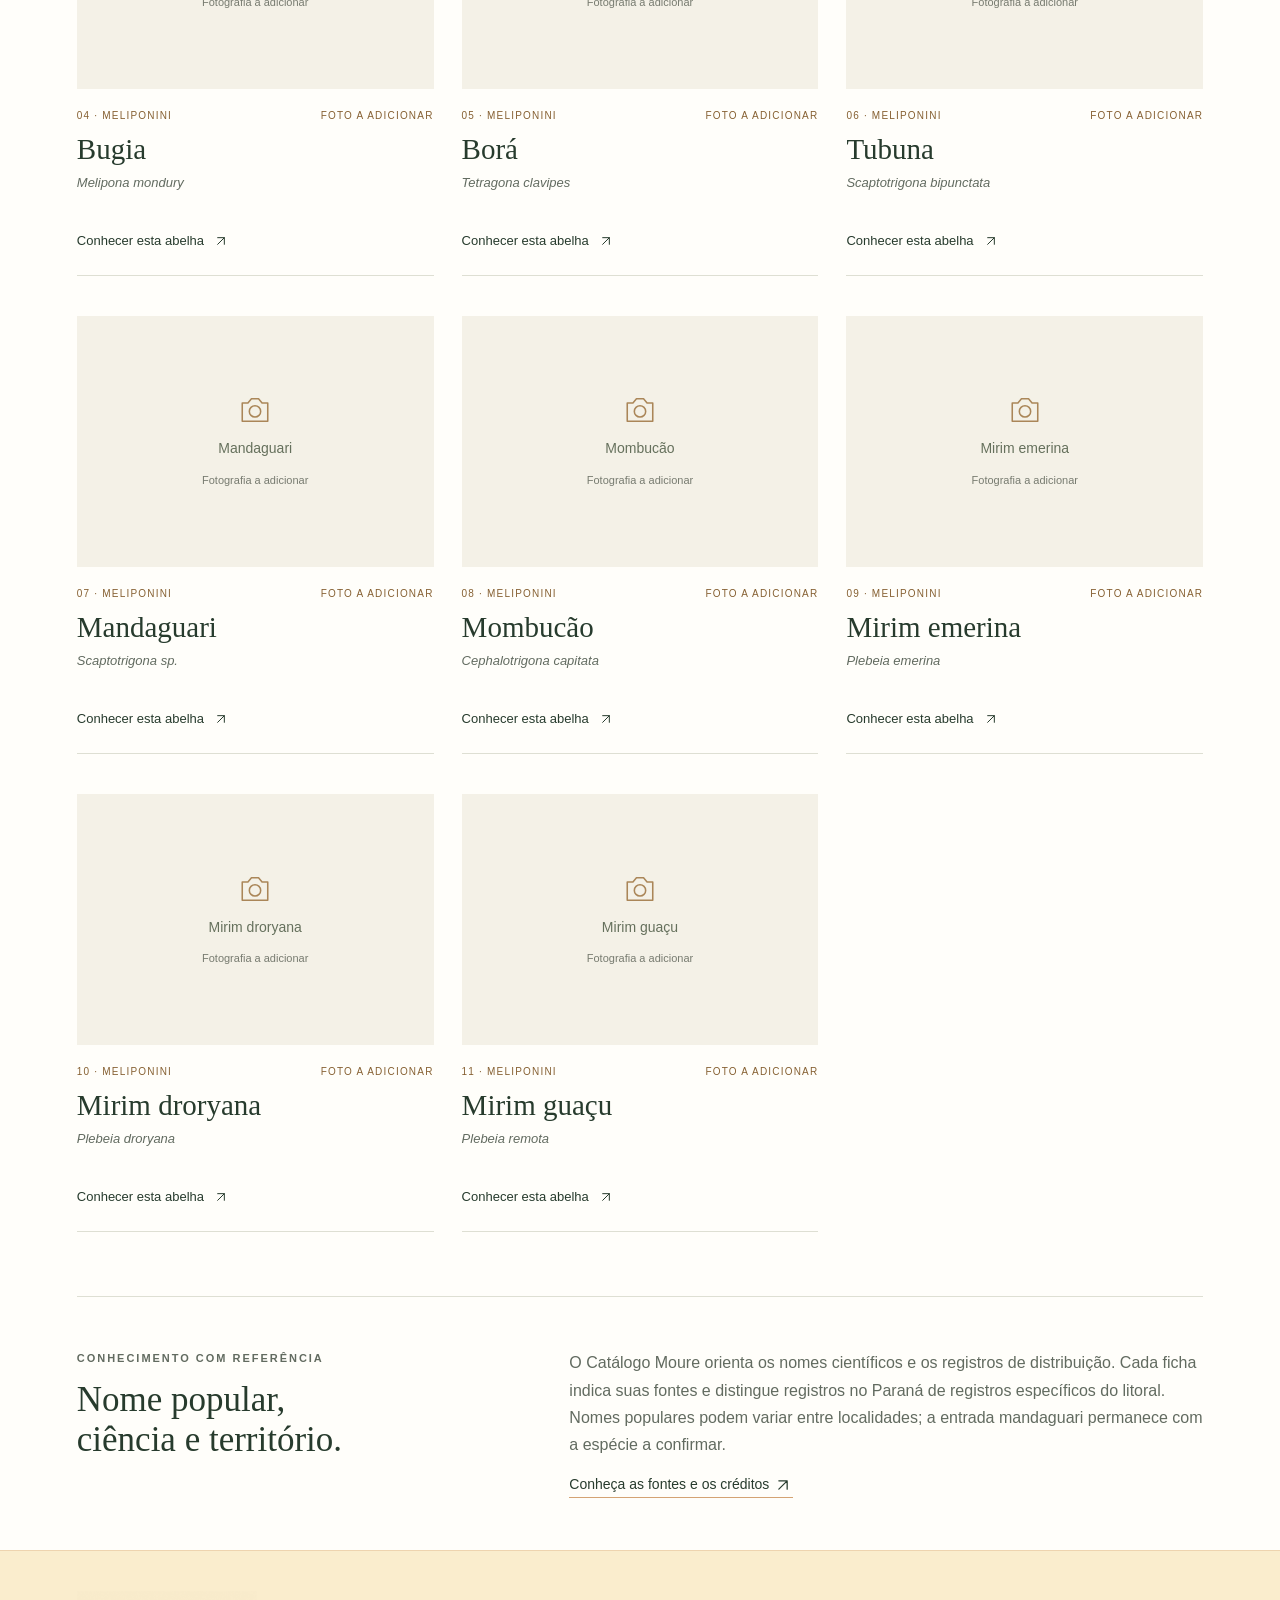
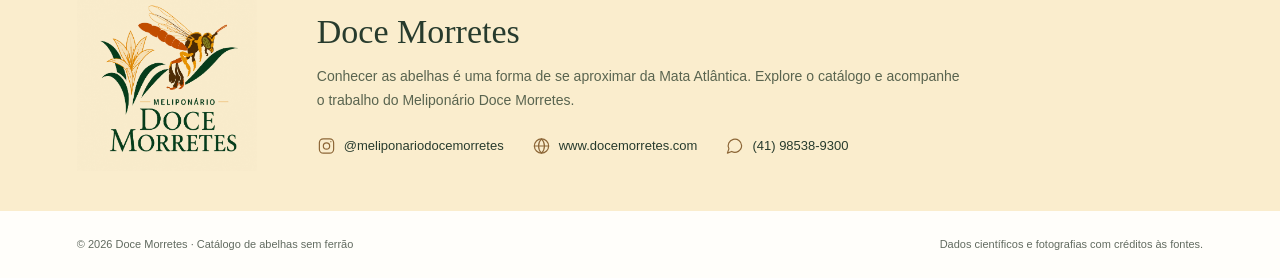
==== commit 1e23d806: "Apresenta as 11 abelhas em linguagem acessível com fontes e créditos" ====
--- a/index.html
+++ b/index.html
@@ -1 +1 @@
-<!doctype html><html lang="pt-BR"><head><meta charset="utf-8"><meta name="viewport" content="width=device-width,initial-scale=1"><title>Catálogo de abelhas sem ferrão | Doce Morretes</title><meta name="description" content="Catálogo de abelhas sem ferrão da Mata Atlântica da Serra do Mar e litoral paranaense. Doce Morretes."><meta name="theme-color" content="#1a3322"><link rel="canonical" href="https://meliponariodocemorretes.github.io/catalogo-abelhas/index.html"><link rel="icon" type="image/png" href="assets/icone-marca.png"><link rel="stylesheet" href="assets/style.css"><script src="assets/site.js" defer></script></head><body><a class="skip" href="#conteudo">Ir para o conteúdo</a><header class="header"><div class="wrap header-inner"><a class="brand" href="index.html" aria-label="Doce Morretes — início do catálogo"><img src="assets/icone-marca.png" width="64" height="64" alt="Ícone da marca Doce Morretes"><span class="brand-copy">Doce Morretes<small>Mata Atlântica · Paraná</small></span></a><nav class="nav" aria-label="Navegação principal"><a href="index.html#especies"><svg class="icon" viewBox="0 0 24 24" aria-hidden="true"><path d="M12 5C8 2 4 3 2 4v16c4-2 7-1 10 1 3-2 6-3 10-1V4c-4-2-7-1-10 1Z"/><path d="M12 5v16"/></svg>O catálogo</a><a href="creditos.html">Fontes e créditos</a><a href="https://www.docemorretes.com" target="_blank" rel="noopener noreferrer">Visite nosso site <svg class="icon" viewBox="0 0 24 24" aria-hidden="true"><path d="M7 17 17 7M7 7h10v10"/></svg></a></nav></div></header><main id="conteudo"><section class="wrap hero"><div><p class="eyebrow">Mata Atlântica · Serra do Mar · Litoral paranaense</p><h1>Pequenas abelhas.<br><em>Um mundo para conhecer.</em></h1><p class="lead">Um catálogo para se aproximar das abelhas nativas sem ferrão: seus nomes, suas particularidades e sua presença na nossa região.</p><div class="hero-actions"><a class="button" href="#especies">Explorar as abelhas <svg class="icon" viewBox="0 0 24 24" aria-hidden="true"><path d="M7 17 17 7M7 7h10v10"/></svg></a><a class="button secondary" href="mandacaia-mqq.html">Conhecer a mandaçaia</a></div></div><figure class="hero-brand"><img src="assets/logo-principal.png" width="420" height="420" alt="Logo principal Meliponário Doce Morretes"></figure></section><div class="wrap region-strip"><span><svg class="icon" viewBox="0 0 24 24" aria-hidden="true"><path d="M20 10c0 6-8 12-8 12S4 16 4 10a8 8 0 1 1 16 0Z"/><circle cx="12" cy="10" r="2.5"/></svg>Serra do Mar e litoral do Paraná</span><span><svg class="icon" viewBox="0 0 24 24" aria-hidden="true"><path d="M20 3C9 2 3 7 4 14c1 6 8 8 12 3 4-4 4-10 4-14Z"/><path d="M4 21 15 9"/></svg>11 entradas de abelhas sem ferrão</span><span><svg class="icon" viewBox="0 0 24 24" aria-hidden="true"><path d="M12 5C8 2 4 3 2 4v16c4-2 7-1 10 1 3-2 6-3 10-1V4c-4-2-7-1-10 1Z"/><path d="M12 5v16"/></svg>Referência principal: Catálogo Moure</span></div><section class="wrap catalog" id="especies"><div class="section-heading"><div><p class="eyebrow">O catálogo</p><h2>Conheça cada abelha</h2></div><label class="search"><svg class="icon" viewBox="0 0 24 24" aria-hidden="true"><circle cx="10" cy="10" r="6"/><path d="m15 15 6 6"/></svg><input id="search-species" type="search" aria-label="Buscar por nome popular ou científico" placeholder="Buscar uma abelha…"></label></div><p id="result-count" class="eyebrow" aria-live="polite" style="margin-bottom:22px">11 entradas</p><div class="species-grid"><article class="species-card" data-species="Jataí Tetragonisca angustula"><a class="cover" href="jatai.html" aria-label="Conhecer Jataí"><div class="placeholder" role="img" aria-label="Espaço reservado para fotografia de Jataí"><svg class="icon" viewBox="0 0 24 24" aria-hidden="true"><path d="M14.5 4h-5L7 7H3v13h18V7h-4z"/><circle cx="12" cy="13" r="4"/></svg><strong>Jataí</strong><small>Fotografia a adicionar</small></div></a><p class="card-label"><span>01 · Meliponini</span><span>Foto a adicionar</span></p><h3><a href="jatai.html">Jataí</a></h3><p class="latin"><i>Tetragonisca angustula</i></p><a class="open" href="jatai.html">Conhecer esta abelha <svg class="icon" viewBox="0 0 24 24" aria-hidden="true"><path d="M7 17 17 7M7 7h10v10"/></svg></a></article><article class="species-card" data-species="Mandaçaia MQQ Melipona quadrifasciata quadrifasciata"><a class="cover" href="mandacaia-mqq.html" aria-label="Conhecer Mandaçaia MQQ"><img src="assets/01_colagem_fonte_chc.png" alt="Referências fotográficas de mandaçaia" loading="lazy"></a><p class="card-label"><span>02 · Meliponini</span><span>Referências com fotos</span></p><h3><a href="mandacaia-mqq.html">Mandaçaia MQQ</a></h3><p class="latin"><i>Melipona quadrifasciata quadrifasciata</i></p><a class="open" href="mandacaia-mqq.html">Conhecer esta abelha <svg class="icon" viewBox="0 0 24 24" aria-hidden="true"><path d="M7 17 17 7M7 7h10v10"/></svg></a></article><article class="species-card" data-species="Guaraipo Melipona bicolor"><a class="cover" href="guaraipo.html" aria-label="Conhecer Guaraipo"><div class="placeholder" role="img" aria-label="Espaço reservado para fotografia de Guaraipo"><svg class="icon" viewBox="0 0 24 24" aria-hidden="true"><path d="M14.5 4h-5L7 7H3v13h18V7h-4z"/><circle cx="12" cy="13" r="4"/></svg><strong>Guaraipo</strong><small>Fotografia a adicionar</small></div></a><p class="card-label"><span>03 · Meliponini</span><span>Foto a adicionar</span></p><h3><a href="guaraipo.html">Guaraipo</a></h3><p class="latin"><i>Melipona bicolor</i></p><a class="open" href="guaraipo.html">Conhecer esta abelha <svg class="icon" viewBox="0 0 24 24" aria-hidden="true"><path d="M7 17 17 7M7 7h10v10"/></svg></a></article><article class="species-card" data-species="Bugia Melipona mondury"><a class="cover" href="bugia.html" aria-label="Conhecer Bugia"><div class="placeholder" role="img" aria-label="Espaço reservado para fotografia de Bugia"><svg class="icon" viewBox="0 0 24 24" aria-hidden="true"><path d="M14.5 4h-5L7 7H3v13h18V7h-4z"/><circle cx="12" cy="13" r="4"/></svg><strong>Bugia</strong><small>Fotografia a adicionar</small></div></a><p class="card-label"><span>04 · Meliponini</span><span>Foto a adicionar</span></p><h3><a href="bugia.html">Bugia</a></h3><p class="latin"><i>Melipona mondury</i></p><a class="open" href="bugia.html">Conhecer esta abelha <svg class="icon" viewBox="0 0 24 24" aria-hidden="true"><path d="M7 17 17 7M7 7h10v10"/></svg></a></article><article class="species-card" data-species="Borá Tetragona clavipes"><a class="cover" href="bora.html" aria-label="Conhecer Borá"><div class="placeholder" role="img" aria-label="Espaço reservado para fotografia de Borá"><svg class="icon" viewBox="0 0 24 24" aria-hidden="true"><path d="M14.5 4h-5L7 7H3v13h18V7h-4z"/><circle cx="12" cy="13" r="4"/></svg><strong>Borá</strong><small>Fotografia a adicionar</small></div></a><p class="card-label"><span>05 · Meliponini</span><span>Foto a adicionar</span></p><h3><a href="bora.html">Borá</a></h3><p class="latin"><i>Tetragona clavipes</i></p><a class="open" href="bora.html">Conhecer esta abelha <svg class="icon" viewBox="0 0 24 24" aria-hidden="true"><path d="M7 17 17 7M7 7h10v10"/></svg></a></article><article class="species-card" data-species="Tubuna Scaptotrigona bipunctata"><a class="cover" href="tubuna.html" aria-label="Conhecer Tubuna"><div class="placeholder" role="img" aria-label="Espaço reservado para fotografia de Tubuna"><svg class="icon" viewBox="0 0 24 24" aria-hidden="true"><path d="M14.5 4h-5L7 7H3v13h18V7h-4z"/><circle cx="12" cy="13" r="4"/></svg><strong>Tubuna</strong><small>Fotografia a adicionar</small></div></a><p class="card-label"><span>06 · Meliponini</span><span>Foto a adicionar</span></p><h3><a href="tubuna.html">Tubuna</a></h3><p class="latin"><i>Scaptotrigona bipunctata</i></p><a class="open" href="tubuna.html">Conhecer esta abelha <svg class="icon" viewBox="0 0 24 24" aria-hidden="true"><path d="M7 17 17 7M7 7h10v10"/></svg></a></article><article class="species-card" data-species="Mandaguari Scaptotrigona sp."><a class="cover" href="mandaguari.html" aria-label="Conhecer Mandaguari"><div class="placeholder" role="img" aria-label="Espaço reservado para fotografia de Mandaguari"><svg class="icon" viewBox="0 0 24 24" aria-hidden="true"><path d="M14.5 4h-5L7 7H3v13h18V7h-4z"/><circle cx="12" cy="13" r="4"/></svg><strong>Mandaguari</strong><small>Fotografia a adicionar</small></div></a><p class="card-label"><span>07 · Meliponini</span><span>Foto a adicionar</span></p><h3><a href="mandaguari.html">Mandaguari</a></h3><p class="latin"><i>Scaptotrigona sp.</i></p><a class="open" href="mandaguari.html">Conhecer esta abelha <svg class="icon" viewBox="0 0 24 24" aria-hidden="true"><path d="M7 17 17 7M7 7h10v10"/></svg></a></article><article class="species-card" data-species="Mombucão Cephalotrigona capitata"><a class="cover" href="mombucao.html" aria-label="Conhecer Mombucão"><div class="placeholder" role="img" aria-label="Espaço reservado para fotografia de Mombucão"><svg class="icon" viewBox="0 0 24 24" aria-hidden="true"><path d="M14.5 4h-5L7 7H3v13h18V7h-4z"/><circle cx="12" cy="13" r="4"/></svg><strong>Mombucão</strong><small>Fotografia a adicionar</small></div></a><p class="card-label"><span>08 · Meliponini</span><span>Foto a adicionar</span></p><h3><a href="mombucao.html">Mombucão</a></h3><p class="latin"><i>Cephalotrigona capitata</i></p><a class="open" href="mombucao.html">Conhecer esta abelha <svg class="icon" viewBox="0 0 24 24" aria-hidden="true"><path d="M7 17 17 7M7 7h10v10"/></svg></a></article><article class="species-card" data-species="Mirim emerina Plebeia emerina"><a class="cover" href="mirim-emerina.html" aria-label="Conhecer Mirim emerina"><div class="placeholder" role="img" aria-label="Espaço reservado para fotografia de Mirim emerina"><svg class="icon" viewBox="0 0 24 24" aria-hidden="true"><path d="M14.5 4h-5L7 7H3v13h18V7h-4z"/><circle cx="12" cy="13" r="4"/></svg><strong>Mirim emerina</strong><small>Fotografia a adicionar</small></div></a><p class="card-label"><span>09 · Meliponini</span><span>Foto a adicionar</span></p><h3><a href="mirim-emerina.html">Mirim emerina</a></h3><p class="latin"><i>Plebeia emerina</i></p><a class="open" href="mirim-emerina.html">Conhecer esta abelha <svg class="icon" viewBox="0 0 24 24" aria-hidden="true"><path d="M7 17 17 7M7 7h10v10"/></svg></a></article><article class="species-card" data-species="Mirim droryana Plebeia droryana"><a class="cover" href="mirim-droryana.html" aria-label="Conhecer Mirim droryana"><div class="placeholder" role="img" aria-label="Espaço reservado para fotografia de Mirim droryana"><svg class="icon" viewBox="0 0 24 24" aria-hidden="true"><path d="M14.5 4h-5L7 7H3v13h18V7h-4z"/><circle cx="12" cy="13" r="4"/></svg><strong>Mirim droryana</strong><small>Fotografia a adicionar</small></div></a><p class="card-label"><span>10 · Meliponini</span><span>Foto a adicionar</span></p><h3><a href="mirim-droryana.html">Mirim droryana</a></h3><p class="latin"><i>Plebeia droryana</i></p><a class="open" href="mirim-droryana.html">Conhecer esta abelha <svg class="icon" viewBox="0 0 24 24" aria-hidden="true"><path d="M7 17 17 7M7 7h10v10"/></svg></a></article><article class="species-card" data-species="Mirim guaçu Plebeia remota"><a class="cover" href="mirim-guacu.html" aria-label="Conhecer Mirim guaçu"><div class="placeholder" role="img" aria-label="Espaço reservado para fotografia de Mirim guaçu"><svg class="icon" viewBox="0 0 24 24" aria-hidden="true"><path d="M14.5 4h-5L7 7H3v13h18V7h-4z"/><circle cx="12" cy="13" r="4"/></svg><strong>Mirim guaçu</strong><small>Fotografia a adicionar</small></div></a><p class="card-label"><span>11 · Meliponini</span><span>Foto a adicionar</span></p><h3><a href="mirim-guacu.html">Mirim guaçu</a></h3><p class="latin"><i>Plebeia remota</i></p><a class="open" href="mirim-guacu.html">Conhecer esta abelha <svg class="icon" viewBox="0 0 24 24" aria-hidden="true"><path d="M7 17 17 7M7 7h10v10"/></svg></a></article></div><p id="no-results" class="empty-search" hidden>Nenhuma abelha encontrada. Tente outro nome popular ou científico.</p></section><section class="wrap method"><div><p class="eyebrow">Conhecimento com referência</p><h2>Nome popular,<br>ciência e território.</h2></div><div><p>O Catálogo Moure orienta os nomes científicos e os registros de distribuição. Cada ficha indica suas fontes e distingue registros no Paraná de registros específicos do litoral. Nomes populares podem variar entre localidades; a entrada mandaguari permanece com a espécie a confirmar.</p><a href="creditos.html">Conheça as fontes e os créditos <svg class="icon" viewBox="0 0 24 24" aria-hidden="true"><path d="M7 17 17 7M7 7h10v10"/></svg></a></div></section></main><section class="sponsor" aria-label="Oferecimento Doce Morretes"><div class="wrap sponsor-inner"><a href="https://www.docemorretes.com" target="_blank" rel="noopener noreferrer"><img class="sponsor-logo" src="assets/logo-principal.png" width="180" height="180" alt="Meliponário Doce Morretes — logo principal"></a><div><h2>Doce Morretes</h2><p>Conhecer as abelhas é uma forma de se aproximar da Mata Atlântica. Explore o catálogo e acompanhe o trabalho do Meliponário Doce Morretes.</p><div class="contacts"><a href="https://www.instagram.com/meliponariodocemorretes/" target="_blank" rel="noopener noreferrer"><svg class="icon" viewBox="0 0 24 24" aria-hidden="true"><rect x="3" y="3" width="18" height="18" rx="5"/><circle cx="12" cy="12" r="4"/><path d="M17.5 6.5h.01"/></svg>@meliponariodocemorretes</a><a href="https://www.docemorretes.com" target="_blank" rel="noopener noreferrer"><svg class="icon" viewBox="0 0 24 24" aria-hidden="true"><circle cx="12" cy="12" r="9"/><path d="M3 12h18M12 3c-5 5-5 13 0 18 5-5 5-13 0-18Z"/></svg>www.docemorretes.com</a><a href="https://wa.me/5541985389300" target="_blank" rel="noopener noreferrer"><svg class="icon" viewBox="0 0 24 24" aria-hidden="true"><path d="M21 11.5a8.5 8.5 0 0 1-12.6 7.4L3 21l1.9-5.4A8.5 8.5 0 1 1 21 11.5Z"/></svg>(41) 98538-9300</a></div></div></div></section><footer class="wrap footer"><span>© 2026 Doce Morretes · Catálogo de abelhas sem ferrão</span><a href="creditos.html">Dados científicos e fotografias com créditos às fontes.</a></footer></body></html>+<!doctype html><html lang="pt-BR"><head><meta charset="utf-8"><meta name="viewport" content="width=device-width,initial-scale=1"><title>Catálogo de abelhas sem ferrão | Doce Morretes</title><meta name="description" content="Catálogo de abelhas sem ferrão da Mata Atlântica da Serra do Mar e litoral paranaense. Doce Morretes."><meta name="theme-color" content="#1a3322"><link rel="canonical" href="https://meliponariodocemorretes.github.io/catalogo-abelhas/index.html"><link rel="icon" type="image/png" href="assets/icone-marca.png"><link rel="stylesheet" href="assets/style.css"><script src="assets/site.js" defer></script></head><body><a class="skip" href="#conteudo">Ir para o conteúdo</a><header class="header"><div class="wrap header-inner"><a class="brand" href="index.html" aria-label="Doce Morretes — início do catálogo"><img src="assets/icone-marca.png" width="64" height="64" alt="Ícone da marca Doce Morretes"><span class="brand-copy">Doce Morretes<small>Mata Atlântica · Paraná</small></span></a><nav class="nav" aria-label="Navegação principal"><a href="index.html#especies"><svg class="icon" viewBox="0 0 24 24" aria-hidden="true"><path d="M12 5C8 2 4 3 2 4v16c4-2 7-1 10 1 3-2 6-3 10-1V4c-4-2-7-1-10 1Z"/><path d="M12 5v16"/></svg>O catálogo</a><a href="creditos.html">Fontes e créditos</a><a href="https://www.docemorretes.com" target="_blank" rel="noopener noreferrer">Visite nosso site <svg class="icon" viewBox="0 0 24 24" aria-hidden="true"><path d="M7 17 17 7M7 7h10v10"/></svg></a></nav></div></header><main id="conteudo"><section class="wrap hero"><div><p class="eyebrow">Mata Atlântica · Serra do Mar · Litoral paranaense</p><h1>Pequenas abelhas.<br><em>Um mundo para conhecer.</em></h1><p class="lead">Um catálogo para se aproximar das abelhas nativas sem ferrão: seus nomes, suas particularidades e sua presença na nossa região.</p><div class="hero-actions"><a class="button" href="#especies">Explorar as abelhas <svg class="icon" viewBox="0 0 24 24" aria-hidden="true"><path d="M7 17 17 7M7 7h10v10"/></svg></a><a class="button secondary" href="mandacaia-mqq.html">Conhecer a mandaçaia</a></div></div><figure class="hero-brand"><img src="assets/logo-principal.png" width="420" height="420" alt="Logo principal Meliponário Doce Morretes"></figure></section><div class="wrap region-strip"><span><svg class="icon" viewBox="0 0 24 24" aria-hidden="true"><path d="M20 10c0 6-8 12-8 12S4 16 4 10a8 8 0 1 1 16 0Z"/><circle cx="12" cy="10" r="2.5"/></svg>Serra do Mar e litoral do Paraná</span><span><svg class="icon" viewBox="0 0 24 24" aria-hidden="true"><path d="M20 3C9 2 3 7 4 14c1 6 8 8 12 3 4-4 4-10 4-14Z"/><path d="M4 21 15 9"/></svg>11 entradas de abelhas sem ferrão</span><span><svg class="icon" viewBox="0 0 24 24" aria-hidden="true"><path d="M12 5C8 2 4 3 2 4v16c4-2 7-1 10 1 3-2 6-3 10-1V4c-4-2-7-1-10 1Z"/><path d="M12 5v16"/></svg>Referência principal: Catálogo Moure</span></div><section class="wrap catalog" id="especies"><div class="section-heading"><div><p class="eyebrow">O catálogo</p><h2>Conheça cada abelha</h2></div><label class="search"><svg class="icon" viewBox="0 0 24 24" aria-hidden="true"><circle cx="10" cy="10" r="6"/><path d="m15 15 6 6"/></svg><input id="search-species" type="search" aria-label="Buscar por nome popular ou científico" placeholder="Buscar uma abelha…"></label></div><p id="result-count" class="eyebrow" aria-live="polite" style="margin-bottom:22px">11 entradas</p><div class="species-grid"><article class="species-card" data-species="Jataí Tetragonisca angustula"><a class="cover" href="jatai.html" aria-label="Conhecer Jataí"><div class="placeholder" role="img" aria-label="Espaço reservado para fotografia de Jataí"><svg class="icon" viewBox="0 0 24 24" aria-hidden="true"><path d="M14.5 4h-5L7 7H3v13h18V7h-4z"/><circle cx="12" cy="13" r="4"/></svg><strong>Jataí</strong><small>Fotografia a adicionar</small></div></a><p class="card-label"><span>01 · Meliponini</span><span>Foto a adicionar</span></p><h3><a href="jatai.html">Jataí</a></h3><p class="latin"><i>Tetragonisca angustula</i></p><a class="open" href="jatai.html">Conhecer esta abelha <svg class="icon" viewBox="0 0 24 24" aria-hidden="true"><path d="M7 17 17 7M7 7h10v10"/></svg></a></article><article class="species-card" data-species="Mandaçaia MQQ Melipona quadrifasciata quadrifasciata"><a class="cover" href="mandacaia-mqq.html" aria-label="Conhecer Mandaçaia MQQ"><img src="assets/01_colagem_fonte_chc.png" alt="Referências fotográficas de mandaçaia" loading="lazy"></a><p class="card-label"><span>02 · Meliponini</span><span>Referências com fotos</span></p><h3><a href="mandacaia-mqq.html">Mandaçaia MQQ</a></h3><p class="latin"><i>Melipona quadrifasciata quadrifasciata</i></p><a class="open" href="mandacaia-mqq.html">Conhecer esta abelha <svg class="icon" viewBox="0 0 24 24" aria-hidden="true"><path d="M7 17 17 7M7 7h10v10"/></svg></a></article><article class="species-card" data-species="Guaraipo Melipona bicolor"><a class="cover" href="guaraipo.html" aria-label="Conhecer Guaraipo"><div class="placeholder" role="img" aria-label="Espaço reservado para fotografia de Guaraipo"><svg class="icon" viewBox="0 0 24 24" aria-hidden="true"><path d="M14.5 4h-5L7 7H3v13h18V7h-4z"/><circle cx="12" cy="13" r="4"/></svg><strong>Guaraipo</strong><small>Fotografia a adicionar</small></div></a><p class="card-label"><span>03 · Meliponini</span><span>Foto a adicionar</span></p><h3><a href="guaraipo.html">Guaraipo</a></h3><p class="latin"><i>Melipona bicolor</i></p><a class="open" href="guaraipo.html">Conhecer esta abelha <svg class="icon" viewBox="0 0 24 24" aria-hidden="true"><path d="M7 17 17 7M7 7h10v10"/></svg></a></article><article class="species-card" data-species="Bugia Melipona mondury"><a class="cover" href="bugia.html" aria-label="Conhecer Bugia"><div class="placeholder" role="img" aria-label="Espaço reservado para fotografia de Bugia"><svg class="icon" viewBox="0 0 24 24" aria-hidden="true"><path d="M14.5 4h-5L7 7H3v13h18V7h-4z"/><circle cx="12" cy="13" r="4"/></svg><strong>Bugia</strong><small>Fotografia a adicionar</small></div></a><p class="card-label"><span>04 · Meliponini</span><span>Foto a adicionar</span></p><h3><a href="bugia.html">Bugia</a></h3><p class="latin"><i>Melipona mondury</i></p><a class="open" href="bugia.html">Conhecer esta abelha <svg class="icon" viewBox="0 0 24 24" aria-hidden="true"><path d="M7 17 17 7M7 7h10v10"/></svg></a></article><article class="species-card" data-species="Borá Tetragona clavipes"><a class="cover" href="bora.html" aria-label="Conhecer Borá"><div class="placeholder" role="img" aria-label="Espaço reservado para fotografia de Borá"><svg class="icon" viewBox="0 0 24 24" aria-hidden="true"><path d="M14.5 4h-5L7 7H3v13h18V7h-4z"/><circle cx="12" cy="13" r="4"/></svg><strong>Borá</strong><small>Fotografia a adicionar</small></div></a><p class="card-label"><span>05 · Meliponini</span><span>Foto a adicionar</span></p><h3><a href="bora.html">Borá</a></h3><p class="latin"><i>Tetragona clavipes</i></p><a class="open" href="bora.html">Conhecer esta abelha <svg class="icon" viewBox="0 0 24 24" aria-hidden="true"><path d="M7 17 17 7M7 7h10v10"/></svg></a></article><article class="species-card" data-species="Tubuna Scaptotrigona bipunctata"><a class="cover" href="tubuna.html" aria-label="Conhecer Tubuna"><div class="placeholder" role="img" aria-label="Espaço reservado para fotografia de Tubuna"><svg class="icon" viewBox="0 0 24 24" aria-hidden="true"><path d="M14.5 4h-5L7 7H3v13h18V7h-4z"/><circle cx="12" cy="13" r="4"/></svg><strong>Tubuna</strong><small>Fotografia a adicionar</small></div></a><p class="card-label"><span>06 · Meliponini</span><span>Foto a adicionar</span></p><h3><a href="tubuna.html">Tubuna</a></h3><p class="latin"><i>Scaptotrigona bipunctata</i></p><a class="open" href="tubuna.html">Conhecer esta abelha <svg class="icon" viewBox="0 0 24 24" aria-hidden="true"><path d="M7 17 17 7M7 7h10v10"/></svg></a></article><article class="species-card" data-species="Mandaguari Scaptotrigona sp."><a class="cover" href="mandaguari.html" aria-label="Conhecer Mandaguari"><div class="placeholder" role="img" aria-label="Espaço reservado para fotografia de Mandaguari"><svg class="icon" viewBox="0 0 24 24" aria-hidden="true"><path d="M14.5 4h-5L7 7H3v13h18V7h-4z"/><circle cx="12" cy="13" r="4"/></svg><strong>Mandaguari</strong><small>Fotografia a adicionar</small></div></a><p class="card-label"><span>07 · Meliponini</span><span>Foto a adicionar</span></p><h3><a href="mandaguari.html">Mandaguari</a></h3><p class="latin"><i>Scaptotrigona sp.</i></p><a class="open" href="mandaguari.html">Conhecer esta abelha <svg class="icon" viewBox="0 0 24 24" aria-hidden="true"><path d="M7 17 17 7M7 7h10v10"/></svg></a></article><article class="species-card" data-species="Mombucão Cephalotrigona capitata"><a class="cover" href="mombucao.html" aria-label="Conhecer Mombucão"><div class="placeholder" role="img" aria-label="Espaço reservado para fotografia de Mombucão"><svg class="icon" viewBox="0 0 24 24" aria-hidden="true"><path d="M14.5 4h-5L7 7H3v13h18V7h-4z"/><circle cx="12" cy="13" r="4"/></svg><strong>Mombucão</strong><small>Fotografia a adicionar</small></div></a><p class="card-label"><span>08 · Meliponini</span><span>Foto a adicionar</span></p><h3><a href="mombucao.html">Mombucão</a></h3><p class="latin"><i>Cephalotrigona capitata</i></p><a class="open" href="mombucao.html">Conhecer esta abelha <svg class="icon" viewBox="0 0 24 24" aria-hidden="true"><path d="M7 17 17 7M7 7h10v10"/></svg></a></article><article class="species-card" data-species="Mirim emerina Plebeia emerina"><a class="cover" href="mirim-emerina.html" aria-label="Conhecer Mirim emerina"><div class="placeholder" role="img" aria-label="Espaço reservado para fotografia de Mirim emerina"><svg class="icon" viewBox="0 0 24 24" aria-hidden="true"><path d="M14.5 4h-5L7 7H3v13h18V7h-4z"/><circle cx="12" cy="13" r="4"/></svg><strong>Mirim emerina</strong><small>Fotografia a adicionar</small></div></a><p class="card-label"><span>09 · Meliponini</span><span>Foto a adicionar</span></p><h3><a href="mirim-emerina.html">Mirim emerina</a></h3><p class="latin"><i>Plebeia emerina</i></p><a class="open" href="mirim-emerina.html">Conhecer esta abelha <svg class="icon" viewBox="0 0 24 24" aria-hidden="true"><path d="M7 17 17 7M7 7h10v10"/></svg></a></article><article class="species-card" data-species="Mirim droryana Plebeia droryana"><a class="cover" href="mirim-droryana.html" aria-label="Conhecer Mirim droryana"><div class="placeholder" role="img" aria-label="Espaço reservado para fotografia de Mirim droryana"><svg class="icon" viewBox="0 0 24 24" aria-hidden="true"><path d="M14.5 4h-5L7 7H3v13h18V7h-4z"/><circle cx="12" cy="13" r="4"/></svg><strong>Mirim droryana</strong><small>Fotografia a adicionar</small></div></a><p class="card-label"><span>10 · Meliponini</span><span>Foto a adicionar</span></p><h3><a href="mirim-droryana.html">Mirim droryana</a></h3><p class="latin"><i>Plebeia droryana</i></p><a class="open" href="mirim-droryana.html">Conhecer esta abelha <svg class="icon" viewBox="0 0 24 24" aria-hidden="true"><path d="M7 17 17 7M7 7h10v10"/></svg></a></article><article class="species-card" data-species="Mirim guaçu Plebeia remota"><a class="cover" href="mirim-guacu.html" aria-label="Conhecer Mirim guaçu"><div class="placeholder" role="img" aria-label="Espaço reservado para fotografia de Mirim guaçu"><svg class="icon" viewBox="0 0 24 24" aria-hidden="true"><path d="M14.5 4h-5L7 7H3v13h18V7h-4z"/><circle cx="12" cy="13" r="4"/></svg><strong>Mirim guaçu</strong><small>Fotografia a adicionar</small></div></a><p class="card-label"><span>11 · Meliponini</span><span>Foto a adicionar</span></p><h3><a href="mirim-guacu.html">Mirim guaçu</a></h3><p class="latin"><i>Plebeia remota</i></p><a class="open" href="mirim-guacu.html">Conhecer esta abelha <svg class="icon" viewBox="0 0 24 24" aria-hidden="true"><path d="M7 17 17 7M7 7h10v10"/></svg></a></article></div><p id="no-results" class="empty-search" hidden>Nenhuma abelha encontrada. Tente outro nome popular ou científico.</p></section><section class="wrap method"><div><p class="eyebrow">Conhecimento com referência</p><h2>Nome popular,<br>ciência e território.</h2></div><div><p>O Catálogo Moure orienta os nomes científicos e os registros de distribuição. Cada ficha indica suas fontes e distingue registros no Paraná de registros específicos do litoral. Nomes populares podem variar entre localidades; a entrada mandaguari permanece com a espécie a confirmar.</p><a href="creditos.html">Conheça as fontes e os créditos <svg class="icon" viewBox="0 0 24 24" aria-hidden="true"><path d="M7 17 17 7M7 7h10v10"/></svg></a></div></section></main><section class="sponsor" aria-label="Doce Morretes"><div class="wrap sponsor-inner"><a href="https://www.docemorretes.com" target="_blank" rel="noopener noreferrer"><img class="sponsor-logo" src="assets/logo-principal.png" width="180" height="180" alt="Meliponário Doce Morretes — logo principal"></a><div><h2>Doce Morretes</h2><p>Conhecer as abelhas é uma forma de se aproximar da Mata Atlântica. Explore o catálogo e acompanhe o trabalho do Meliponário Doce Morretes.</p><div class="contacts"><a href="https://www.instagram.com/meliponariodocemorretes/" target="_blank" rel="noopener noreferrer"><svg class="icon" viewBox="0 0 24 24" aria-hidden="true"><rect x="3" y="3" width="18" height="18" rx="5"/><circle cx="12" cy="12" r="4"/><path d="M17.5 6.5h.01"/></svg>@meliponariodocemorretes</a><a href="https://www.docemorretes.com" target="_blank" rel="noopener noreferrer"><svg class="icon" viewBox="0 0 24 24" aria-hidden="true"><circle cx="12" cy="12" r="9"/><path d="M3 12h18M12 3c-5 5-5 13 0 18 5-5 5-13 0-18Z"/></svg>www.docemorretes.com</a><a href="https://wa.me/5541985389300" target="_blank" rel="noopener noreferrer"><svg class="icon" viewBox="0 0 24 24" aria-hidden="true"><path d="M21 11.5a8.5 8.5 0 0 1-12.6 7.4L3 21l1.9-5.4A8.5 8.5 0 1 1 21 11.5Z"/></svg>(41) 98538-9300</a></div></div></div></section><footer class="wrap footer"><span>© 2026 Doce Morretes · Catálogo de abelhas sem ferrão</span><a href="creditos.html">Dados científicos e fotografias com créditos às fontes.</a></footer></body></html>
--- a/assets/style.css
+++ b/assets/style.css
@@ -0,0 +1,5 @@
+:root{--green:#1a3322;--gold:#d4a373;--cream:#faedcd;--paper:#fffefa;--text:#273b2d;--muted:#626b60;--line:#dedfd3;--serif:Georgia,'Times New Roman',serif;--sans:'Segoe UI',Arial,sans-serif}*{box-sizing:border-box}html{scroll-behavior:smooth;scroll-padding-top:32px}body{margin:0;background:var(--paper);color:var(--text);font:16px/1.7 var(--sans);-webkit-font-smoothing:antialiased}a{color:inherit;text-decoration:none}a:hover{text-decoration:underline;text-underline-offset:5px}button,input{font:inherit}button{cursor:pointer}a:focus-visible,button:focus-visible,input:focus-visible,summary:focus-visible{outline:3px solid #9a6a29;outline-offset:5px}h1,h2,h3{font-family:var(--serif);font-weight:400;line-height:1.13;margin:0}p,figure{margin:0}img{max-width:100%}.wrap{width:min(1200px,88%);margin:auto}.skip{position:absolute;top:-80px;left:16px;z-index:100;background:white;padding:12px}.skip:focus{top:10px}.offering{background:var(--green);color:var(--cream);font-size:12px;letter-spacing:.12em;text-align:center;padding:9px 15px}.offering strong{font-weight:600}.header{border-bottom:1px solid var(--line)}.header-inner{display:flex;justify-content:space-between;align-items:center;gap:24px;padding-block:18px}.brand{display:flex;align-items:center;gap:14px}.brand img{width:64px;height:64px;object-fit:contain;mix-blend-mode:multiply}.brand-copy{font:29px/1.05 var(--serif);letter-spacing:-.7px}.brand-copy small{display:block;margin-top:7px;font:10px/1.4 var(--sans);letter-spacing:.18em;text-transform:uppercase}.nav{display:flex;gap:27px;font-size:14px;align-items:center}.nav a{display:flex;gap:7px;align-items:center}.icon{width:20px;height:20px;display:inline-block;vertical-align:middle;fill:none;stroke:currentColor;stroke-width:1.5;stroke-linecap:round;stroke-linejoin:round;flex-shrink:0}.eyebrow{font-size:11px;letter-spacing:.18em;text-transform:uppercase;color:#866032;font-weight:600}.hero{display:grid;grid-template-columns:1.25fr .75fr;gap:80px;align-items:center;padding-block:64px}.hero h1{font-size:clamp(42px,5.2vw,72px);letter-spacing:-1.7px;margin:15px 0 23px}.hero h1 em{color:#765b31;font-weight:400}.hero .lead{color:var(--muted);max-width:630px;font-size:17px;line-height:1.8}.hero-brand{padding:20px;background:var(--cream);border:1px solid #d4a37366;position:relative}.hero-brand>img{display:block;width:100%;mix-blend-mode:multiply}.hero-brand figcaption{text-align:center;font-size:11px;letter-spacing:.12em;text-transform:uppercase;padding:12px 0 2px}.hero-actions{display:flex;gap:15px;margin-top:28px;flex-wrap:wrap}.button{display:inline-flex;justify-content:center;align-items:center;gap:11px;border:1px solid var(--green);background:var(--green);color:var(--paper);padding:12px 19px;font-size:14px;line-height:1.5;transition:background .2s}.button:hover{background:#2d4b36;text-decoration:none}.button.secondary{background:transparent;color:var(--green)}.button.secondary:hover{background:var(--cream)}.region-strip{border-block:1px solid var(--line);display:flex;justify-content:space-between;gap:25px;padding:20px 0;font-size:13px;color:var(--muted)}.region-strip span{display:flex;gap:10px;align-items:center}.catalog{padding-block:64px}.section-heading{display:flex;align-items:end;justify-content:space-between;gap:25px;margin-bottom:28px}.section-heading h2{font-size:39px;margin-top:9px}.search{display:flex;align-items:center;gap:9px;border-bottom:1px solid var(--green);padding:9px 0;min-width:270px}.search input{background:transparent;border:0;min-width:0;width:100%;font-size:14px;color:var(--green)}.search input:focus{outline:0}.species-grid{display:grid;grid-template-columns:repeat(3,minmax(0,1fr));gap:40px 28px}.species-card{border-bottom:1px solid var(--line);padding-bottom:22px}.species-card .cover{display:block;background:#f4f1e7;aspect-ratio:1.42;overflow:hidden;margin-bottom:18px}.species-card .cover>img{width:100%;height:100%;object-fit:contain;padding:10px}.species-card .card-label{display:flex;align-items:center;justify-content:space-between;gap:16px;font-size:10px;letter-spacing:.12em;color:#866032;text-transform:uppercase}.species-card h3{font-size:29px;margin:9px 0 7px}.species-card .latin{font-size:13px;color:var(--muted);line-height:1.5;min-height:40px}.species-card .open{display:inline-flex;gap:9px;align-items:center;margin-top:17px;font-size:13px}.species-card .open .icon{width:16px}.placeholder{display:flex;flex-direction:column;align-items:center;justify-content:center;height:100%;min-height:170px;padding:25px;text-align:center;color:#65705c;background:#f4f1e7;gap:10px}.placeholder .icon{width:34px;height:34px;color:#aa8658;stroke-width:1.1}.placeholder strong{font-weight:400;font-size:14px}.placeholder small{font-size:11px;color:#777b70}.empty-search{padding:35px 0;color:var(--muted)}.method{padding:52px 0;border-top:1px solid var(--line);display:grid;grid-template-columns:.8fr 1.2fr;gap:70px}.method h2{font-size:35px;margin-top:12px}.method p{color:var(--muted);max-width:700px}.method a{display:inline-block;border-bottom:1px solid var(--gold);margin-top:15px;font-size:14px}.sponsor{background:var(--cream);border-top:1px solid #d4a37355;padding:40px 0}.sponsor-inner{display:grid;grid-template-columns:190px 1fr;gap:50px;align-items:center}.sponsor-logo{width:180px;mix-blend-mode:multiply;display:block}.sponsor h2{font-size:34px;margin:8px 0 14px}.sponsor p{font-size:14px;max-width:650px;color:#59644f}.contacts{display:flex;gap:12px 28px;flex-wrap:wrap;margin-top:22px}.contacts a{display:inline-flex;align-items:center;gap:8px;font-size:13px}.contacts .icon{color:#8c6637;width:19px}.footer{padding:24px 0;display:flex;justify-content:space-between;gap:18px;font-size:11px;color:var(--muted)}.breadcrumbs{display:flex;align-items:center;gap:9px;color:var(--muted);font-size:12px;padding-top:28px;flex-wrap:wrap}.breadcrumbs .icon{width:12px}.species-title{padding:27px 0 33px;display:flex;justify-content:space-between;align-items:end;gap:30px}.species-title h1{font-size:clamp(44px,5vw,66px);margin:10px 0 13px;letter-spacing:-1.5px}.scientific{font-size:18px;color:#5e6756;line-height:1.65}.authority{font-size:13px;display:block;font-style:normal;color:var(--muted)}.entry-number{font:76px/1 var(--serif);color:#d1c2a8}.species-layout{display:grid;grid-template-columns:1fr 1fr;gap:65px;align-items:start;padding-bottom:45px}.photo-main{background:#f4f1e7;min-height:330px;display:grid;place-items:center;position:relative}.photo-main>.placeholder{min-height:360px;width:100%}.photo-main img{width:100%;max-height:400px;object-fit:contain;display:block;padding:20px}.photo-main button{background:none;border:0;padding:0;width:100%;color:inherit}.photo-main .expand{position:absolute;bottom:10px;right:10px;background:#fffefae8;padding:5px 9px;font-size:11px;display:flex;align-items:center;gap:5px}.photo-caption{font-size:11px;line-height:1.65;color:var(--muted);padding:12px 0 20px}.photo-caption a{text-decoration:underline}.fact{padding:24px 0;border-top:1px solid var(--line)}.fact:first-child{padding-top:0;border:0}.fact h2{font-size:27px;margin:8px 0 14px}.fact p{font-size:15px;line-height:1.85;color:#56604e}.fact .eyebrow{font-size:10px}.gallery-title{font-size:27px;margin-bottom:19px}.gallery{display:grid;grid-template-columns:repeat(3,minmax(0,1fr));gap:16px}.gallery button{width:100%;height:150px;background:#f4f1e7;border:0;padding:10px;display:block}.gallery img{width:100%;height:100%;object-fit:contain}.gallery figcaption{font-size:10px;color:var(--muted);line-height:1.7;margin-top:9px}.gallery .placeholder{min-height:150px;font-size:12px;padding:10px}.gallery .placeholder strong{font-size:12px}.source-section{padding:32px 0;border-top:1px solid var(--line)}.source-section h2{font-size:27px;margin-bottom:17px}.source-list{list-style:none;margin:0;padding:0;display:flex;flex-wrap:wrap;gap:10px 25px}.source-list a{display:inline-flex;align-items:center;gap:7px;font-size:13px;border-bottom:1px solid var(--gold)}.source-list .icon{width:14px}.source-note{font-size:12px;color:var(--muted);max-width:900px;margin-top:20px;line-height:1.8}.entry-nav{border-top:1px solid var(--line);padding:24px 0 45px;display:grid;grid-template-columns:1fr auto 1fr;gap:18px;align-items:center;font-size:13px}.entry-nav a{display:flex;align-items:center;gap:9px}.entry-nav a:last-child{justify-content:end;text-align:right}.entry-nav .all{border:1px solid var(--line);padding:10px 16px}.content-page{max-width:880px;padding-block:38px 65px}.content-page h1{font-size:54px;margin:12px 0 25px}.content-page h2{font-size:30px;margin:35px 0 16px}.content-page p{margin:15px 0;color:#56604e}.content-page li{margin-bottom:17px;overflow-wrap:anywhere}.credit-item{padding:24px 0;border-top:1px solid var(--line)}.credit-item h3{font-size:24px}.credit-item p{font-size:14px}.credit-item a{text-decoration:underline;font-size:13px}.content-page .brand-details{background:#faedcd77;padding:25px;margin-top:32px}.viewer{max-width:min(1000px,92vw);max-height:90vh;border:1px solid var(--line);background:var(--paper);padding:22px}.viewer::backdrop{background:#14251de8}.viewer img{display:block;max-width:100%;max-height:72vh;object-fit:contain;margin:auto}.viewer .viewer-close{display:block;margin:0 0 15px auto;border:1px solid var(--green);background:transparent;padding:7px 14px;color:var(--green)}.viewer p{font-size:12px;color:var(--muted);margin-top:16px}.print-button{border:1px solid var(--line);background:transparent;padding:9px 12px;font-size:12px;display:flex;gap:7px;align-items:center;color:var(--green)}[hidden]{display:none!important}
+@media(max-width:950px){.hero{gap:40px}.hero h1{font-size:52px}.species-layout{gap:32px}.species-grid{gap:32px 20px}.species-card h3{font-size:25px}.method{gap:35px}.nav{gap:18px}.gallery{gap:10px}.entry-number{font-size:65px}}
+@media(max-width:700px){.wrap{width:88%}.header-inner{padding-block:14px;flex-wrap:wrap;gap:17px}.brand img{width:52px;height:52px}.brand-copy{font-size:26px}.brand-copy small{font-size:9px}.nav{font-size:12px;gap:20px;width:100%;padding-top:12px;border-top:1px solid var(--line);justify-content:space-between}.hero{grid-template-columns:1fr;gap:35px;padding-block:36px}.hero h1{font-size:48px;letter-spacing:-1px}.hero .lead{font-size:16px}.hero-brand{max-width:350px;justify-self:center;width:100%}.hero-actions{gap:12px}.region-strip{flex-direction:column;gap:9px;padding-block:16px;font-size:12px}.catalog{padding-block:40px}.section-heading{align-items:start;flex-direction:column;gap:20px}.section-heading h2{font-size:35px}.search{width:100%;min-width:0}.species-grid{grid-template-columns:repeat(2,minmax(0,1fr));gap:30px 16px}.species-card h3{font-size:25px}.species-card .latin{font-size:12px;min-height:54px;overflow-wrap:anywhere}.species-card .card-label{font-size:9px;letter-spacing:.08em;gap:4px;flex-wrap:wrap}.species-card .cover{aspect-ratio:1.14}.placeholder{min-height:145px;padding:15px;gap:8px}.placeholder strong{font-size:12px}.placeholder small{font-size:10px}.method{grid-template-columns:1fr;gap:22px;padding-block:35px}.method h2{font-size:32px}.method p{font-size:14px}.sponsor-inner{grid-template-columns:1fr;gap:20px}.sponsor-logo{width:155px}.sponsor h2{font-size:31px}.contacts{flex-direction:column;gap:15px}.footer{flex-direction:column;font-size:11px;padding-block:20px}.species-title{padding-block:24px 30px;align-items:start}.species-title h1{font-size:45px}.scientific{font-size:16px;overflow-wrap:anywhere}.entry-number{font-size:45px}.species-layout{grid-template-columns:1fr;gap:30px;padding-bottom:32px}.photo-main{min-height:230px}.photo-main img{max-height:350px;padding:12px}.photo-main>.placeholder{min-height:290px}.gallery button{height:130px;padding:7px}.gallery figcaption{font-size:10px}.fact h2{font-size:29px}.entry-nav{grid-template-columns:1fr 1fr;gap:18px;font-size:12px}.entry-nav .all{grid-row:2;grid-column:1/3;justify-content:center;margin-top:5px}.source-section{padding-block:28px}.source-list{flex-direction:column;align-items:start;gap:13px}.content-page h1{font-size:41px}.content-page{padding-top:30px}.print-button{display:none}.offering{font-size:10px}.gallery .placeholder{min-height:130px}.gallery .placeholder strong{font-size:10px}}
+@media(prefers-reduced-motion:reduce){html{scroll-behavior:auto}*{transition:none!important}}
+@media print{.offering,.header .nav,.search,.hero-actions,.entry-nav,.print-button,.viewer,.expand,.contacts{display:none!important}.wrap{width:100%}.header-inner{padding:8px 0}.species-title h1{font-size:34pt}.entry-number{font-size:36pt}.species-layout{gap:25px}.fact p{font-size:10pt}.sponsor{background:none!important;padding:20px 0}.sponsor-inner{grid-template-columns:100px 1fr;gap:20px}.sponsor-logo{width:100px}.sponsor h2{font-size:20pt}.sponsor p,.source-note{font-size:9pt}.gallery,.fact,.credit-item{break-inside:avoid}.footer{font-size:8pt}.species-grid{grid-template-columns:repeat(3,1fr)}body{background:white}.photo-caption{font-size:8pt}.hero{padding-block:20px}.hero h1{font-size:38pt}@page{size:A4;margin:16mm}}
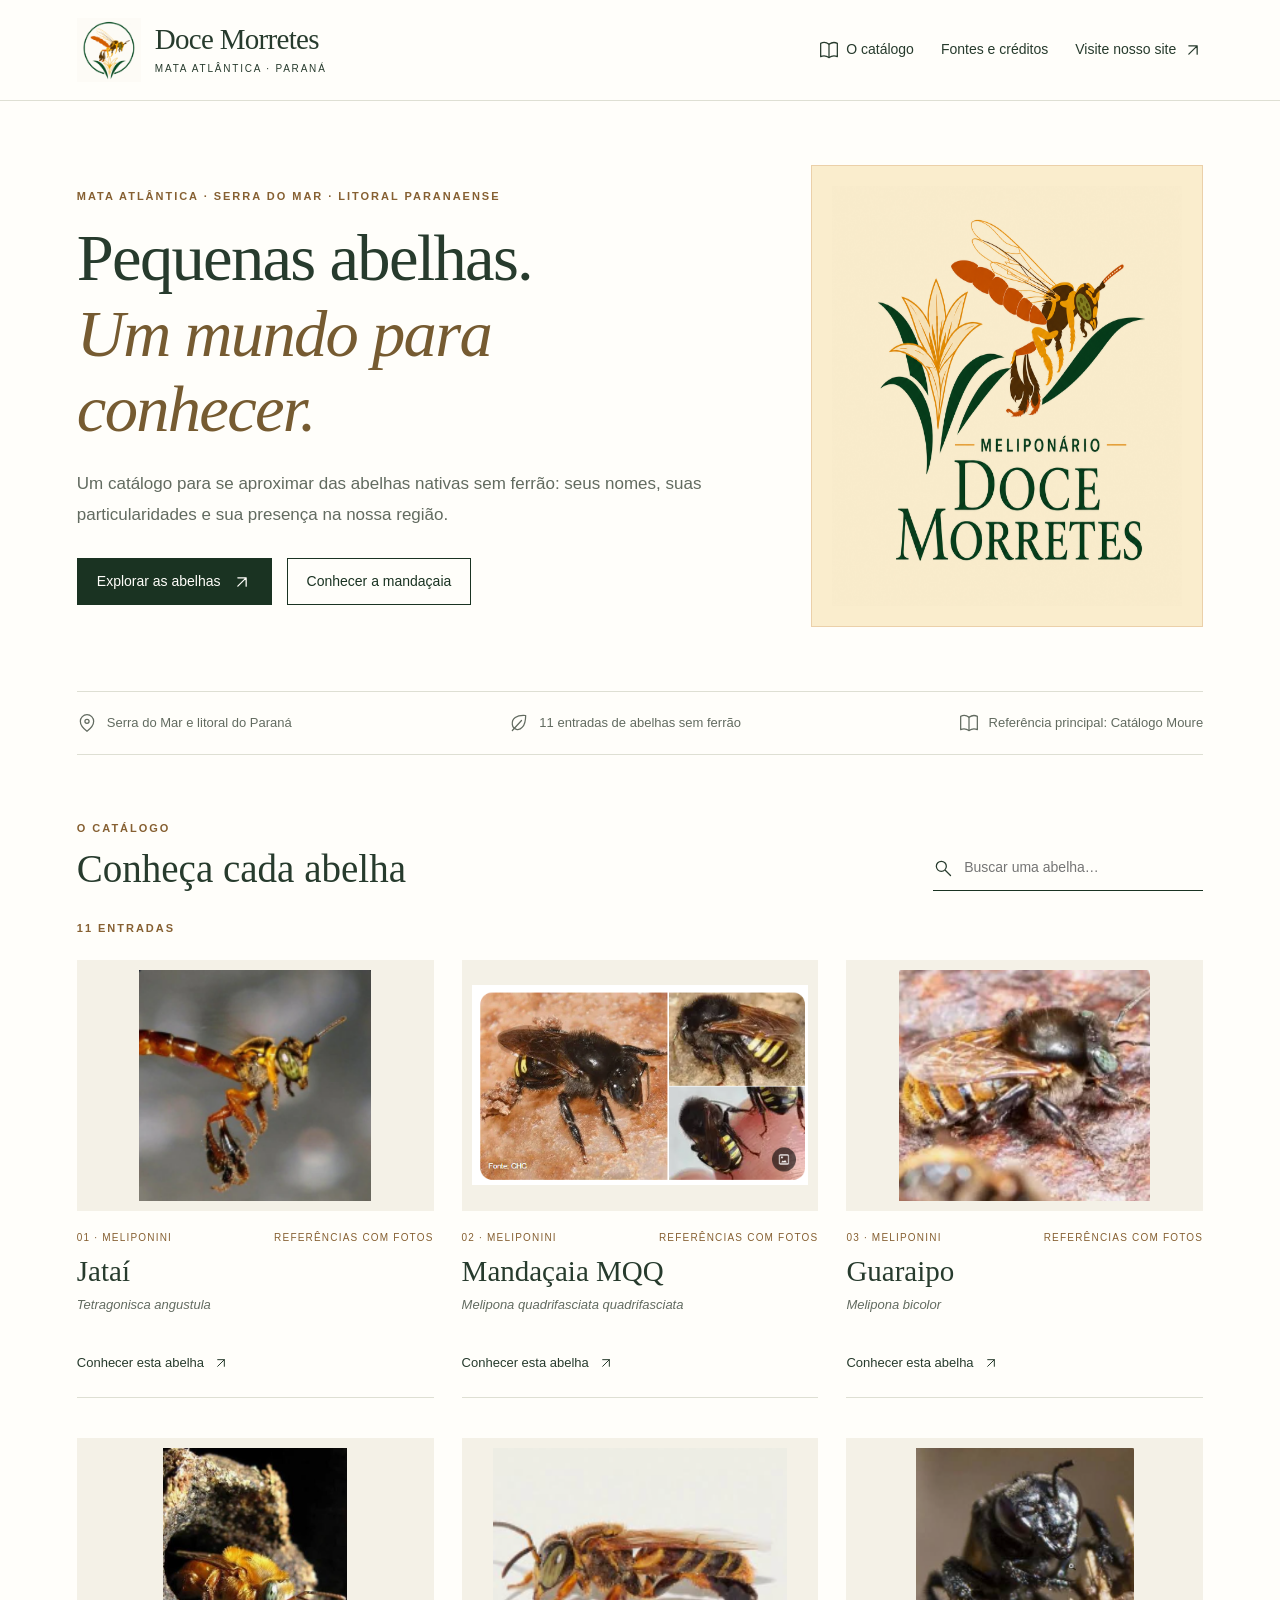
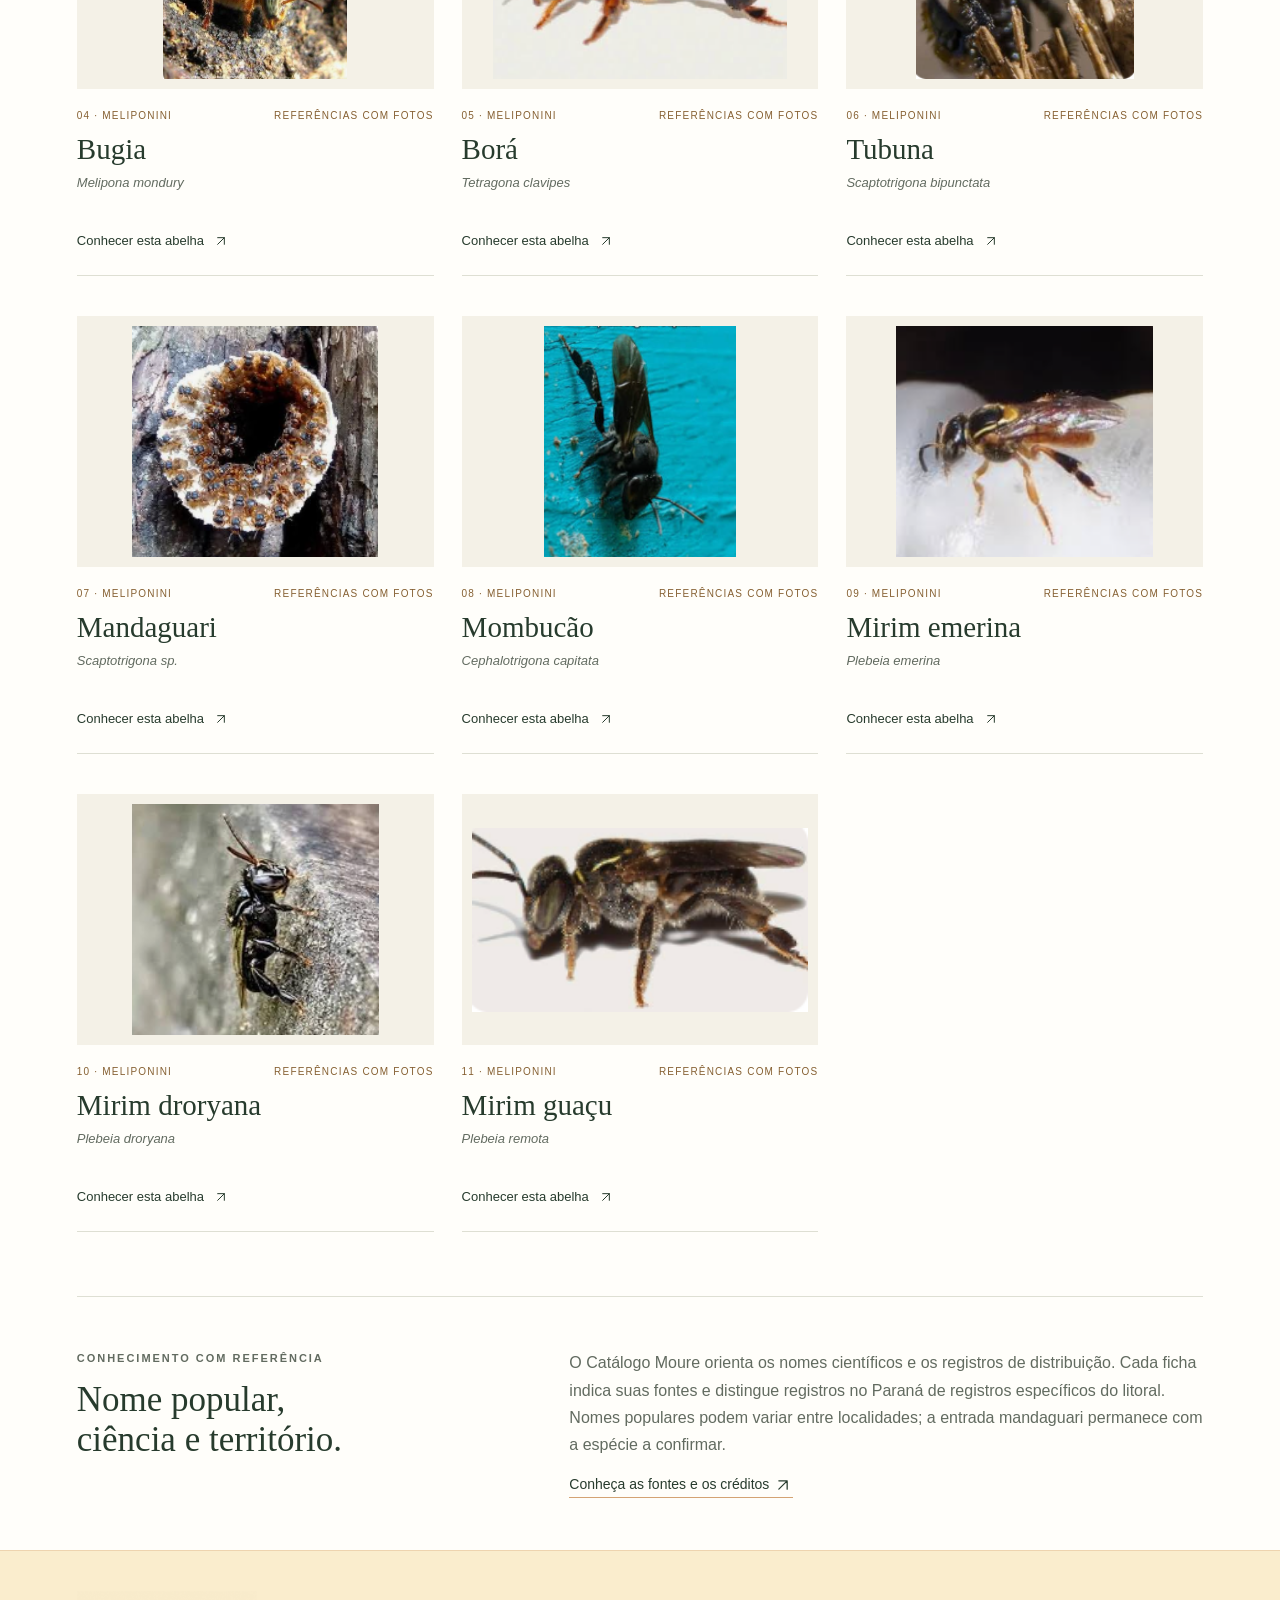
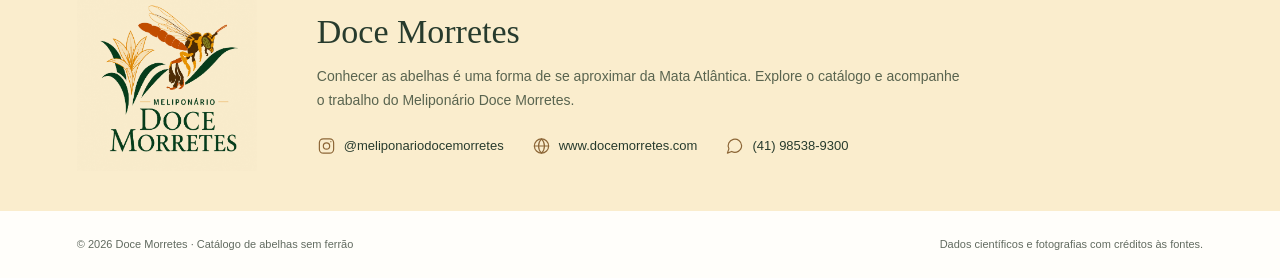
==== commit c818ad23: "Publica as 11 fichas com fotos e créditos atualizados Inclui galerias e capas com as fotografias for" ====
--- a/index.html
+++ b/index.html
@@ -1 +1 @@
-<!doctype html><html lang="pt-BR"><head><meta charset="utf-8"><meta name="viewport" content="width=device-width,initial-scale=1"><title>Catálogo de abelhas sem ferrão | Doce Morretes</title><meta name="description" content="Catálogo de abelhas sem ferrão da Mata Atlântica da Serra do Mar e litoral paranaense. Doce Morretes."><meta name="theme-color" content="#1a3322"><link rel="canonical" href="https://meliponariodocemorretes.github.io/catalogo-abelhas/index.html"><link rel="icon" type="image/png" href="assets/icone-marca.png"><link rel="stylesheet" href="assets/style.css"><script src="assets/site.js" defer></script></head><body><a class="skip" href="#conteudo">Ir para o conteúdo</a><header class="header"><div class="wrap header-inner"><a class="brand" href="index.html" aria-label="Doce Morretes — início do catálogo"><img src="assets/icone-marca.png" width="64" height="64" alt="Ícone da marca Doce Morretes"><span class="brand-copy">Doce Morretes<small>Mata Atlântica · Paraná</small></span></a><nav class="nav" aria-label="Navegação principal"><a href="index.html#especies"><svg class="icon" viewBox="0 0 24 24" aria-hidden="true"><path d="M12 5C8 2 4 3 2 4v16c4-2 7-1 10 1 3-2 6-3 10-1V4c-4-2-7-1-10 1Z"/><path d="M12 5v16"/></svg>O catálogo</a><a href="creditos.html">Fontes e créditos</a><a href="https://www.docemorretes.com" target="_blank" rel="noopener noreferrer">Visite nosso site <svg class="icon" viewBox="0 0 24 24" aria-hidden="true"><path d="M7 17 17 7M7 7h10v10"/></svg></a></nav></div></header><main id="conteudo"><section class="wrap hero"><div><p class="eyebrow">Mata Atlântica · Serra do Mar · Litoral paranaense</p><h1>Pequenas abelhas.<br><em>Um mundo para conhecer.</em></h1><p class="lead">Um catálogo para se aproximar das abelhas nativas sem ferrão: seus nomes, suas particularidades e sua presença na nossa região.</p><div class="hero-actions"><a class="button" href="#especies">Explorar as abelhas <svg class="icon" viewBox="0 0 24 24" aria-hidden="true"><path d="M7 17 17 7M7 7h10v10"/></svg></a><a class="button secondary" href="mandacaia-mqq.html">Conhecer a mandaçaia</a></div></div><figure class="hero-brand"><img src="assets/logo-principal.png" width="420" height="420" alt="Logo principal Meliponário Doce Morretes"></figure></section><div class="wrap region-strip"><span><svg class="icon" viewBox="0 0 24 24" aria-hidden="true"><path d="M20 10c0 6-8 12-8 12S4 16 4 10a8 8 0 1 1 16 0Z"/><circle cx="12" cy="10" r="2.5"/></svg>Serra do Mar e litoral do Paraná</span><span><svg class="icon" viewBox="0 0 24 24" aria-hidden="true"><path d="M20 3C9 2 3 7 4 14c1 6 8 8 12 3 4-4 4-10 4-14Z"/><path d="M4 21 15 9"/></svg>11 entradas de abelhas sem ferrão</span><span><svg class="icon" viewBox="0 0 24 24" aria-hidden="true"><path d="M12 5C8 2 4 3 2 4v16c4-2 7-1 10 1 3-2 6-3 10-1V4c-4-2-7-1-10 1Z"/><path d="M12 5v16"/></svg>Referência principal: Catálogo Moure</span></div><section class="wrap catalog" id="especies"><div class="section-heading"><div><p class="eyebrow">O catálogo</p><h2>Conheça cada abelha</h2></div><label class="search"><svg class="icon" viewBox="0 0 24 24" aria-hidden="true"><circle cx="10" cy="10" r="6"/><path d="m15 15 6 6"/></svg><input id="search-species" type="search" aria-label="Buscar por nome popular ou científico" placeholder="Buscar uma abelha…"></label></div><p id="result-count" class="eyebrow" aria-live="polite" style="margin-bottom:22px">11 entradas</p><div class="species-grid"><article class="species-card" data-species="Jataí Tetragonisca angustula"><a class="cover" href="jatai.html" aria-label="Conhecer Jataí"><div class="placeholder" role="img" aria-label="Espaço reservado para fotografia de Jataí"><svg class="icon" viewBox="0 0 24 24" aria-hidden="true"><path d="M14.5 4h-5L7 7H3v13h18V7h-4z"/><circle cx="12" cy="13" r="4"/></svg><strong>Jataí</strong><small>Fotografia a adicionar</small></div></a><p class="card-label"><span>01 · Meliponini</span><span>Foto a adicionar</span></p><h3><a href="jatai.html">Jataí</a></h3><p class="latin"><i>Tetragonisca angustula</i></p><a class="open" href="jatai.html">Conhecer esta abelha <svg class="icon" viewBox="0 0 24 24" aria-hidden="true"><path d="M7 17 17 7M7 7h10v10"/></svg></a></article><article class="species-card" data-species="Mandaçaia MQQ Melipona quadrifasciata quadrifasciata"><a class="cover" href="mandacaia-mqq.html" aria-label="Conhecer Mandaçaia MQQ"><img src="assets/01_colagem_fonte_chc.png" alt="Referências fotográficas de mandaçaia" loading="lazy"></a><p class="card-label"><span>02 · Meliponini</span><span>Referências com fotos</span></p><h3><a href="mandacaia-mqq.html">Mandaçaia MQQ</a></h3><p class="latin"><i>Melipona quadrifasciata quadrifasciata</i></p><a class="open" href="mandacaia-mqq.html">Conhecer esta abelha <svg class="icon" viewBox="0 0 24 24" aria-hidden="true"><path d="M7 17 17 7M7 7h10v10"/></svg></a></article><article class="species-card" data-species="Guaraipo Melipona bicolor"><a class="cover" href="guaraipo.html" aria-label="Conhecer Guaraipo"><div class="placeholder" role="img" aria-label="Espaço reservado para fotografia de Guaraipo"><svg class="icon" viewBox="0 0 24 24" aria-hidden="true"><path d="M14.5 4h-5L7 7H3v13h18V7h-4z"/><circle cx="12" cy="13" r="4"/></svg><strong>Guaraipo</strong><small>Fotografia a adicionar</small></div></a><p class="card-label"><span>03 · Meliponini</span><span>Foto a adicionar</span></p><h3><a href="guaraipo.html">Guaraipo</a></h3><p class="latin"><i>Melipona bicolor</i></p><a class="open" href="guaraipo.html">Conhecer esta abelha <svg class="icon" viewBox="0 0 24 24" aria-hidden="true"><path d="M7 17 17 7M7 7h10v10"/></svg></a></article><article class="species-card" data-species="Bugia Melipona mondury"><a class="cover" href="bugia.html" aria-label="Conhecer Bugia"><div class="placeholder" role="img" aria-label="Espaço reservado para fotografia de Bugia"><svg class="icon" viewBox="0 0 24 24" aria-hidden="true"><path d="M14.5 4h-5L7 7H3v13h18V7h-4z"/><circle cx="12" cy="13" r="4"/></svg><strong>Bugia</strong><small>Fotografia a adicionar</small></div></a><p class="card-label"><span>04 · Meliponini</span><span>Foto a adicionar</span></p><h3><a href="bugia.html">Bugia</a></h3><p class="latin"><i>Melipona mondury</i></p><a class="open" href="bugia.html">Conhecer esta abelha <svg class="icon" viewBox="0 0 24 24" aria-hidden="true"><path d="M7 17 17 7M7 7h10v10"/></svg></a></article><article class="species-card" data-species="Borá Tetragona clavipes"><a class="cover" href="bora.html" aria-label="Conhecer Borá"><div class="placeholder" role="img" aria-label="Espaço reservado para fotografia de Borá"><svg class="icon" viewBox="0 0 24 24" aria-hidden="true"><path d="M14.5 4h-5L7 7H3v13h18V7h-4z"/><circle cx="12" cy="13" r="4"/></svg><strong>Borá</strong><small>Fotografia a adicionar</small></div></a><p class="card-label"><span>05 · Meliponini</span><span>Foto a adicionar</span></p><h3><a href="bora.html">Borá</a></h3><p class="latin"><i>Tetragona clavipes</i></p><a class="open" href="bora.html">Conhecer esta abelha <svg class="icon" viewBox="0 0 24 24" aria-hidden="true"><path d="M7 17 17 7M7 7h10v10"/></svg></a></article><article class="species-card" data-species="Tubuna Scaptotrigona bipunctata"><a class="cover" href="tubuna.html" aria-label="Conhecer Tubuna"><div class="placeholder" role="img" aria-label="Espaço reservado para fotografia de Tubuna"><svg class="icon" viewBox="0 0 24 24" aria-hidden="true"><path d="M14.5 4h-5L7 7H3v13h18V7h-4z"/><circle cx="12" cy="13" r="4"/></svg><strong>Tubuna</strong><small>Fotografia a adicionar</small></div></a><p class="card-label"><span>06 · Meliponini</span><span>Foto a adicionar</span></p><h3><a href="tubuna.html">Tubuna</a></h3><p class="latin"><i>Scaptotrigona bipunctata</i></p><a class="open" href="tubuna.html">Conhecer esta abelha <svg class="icon" viewBox="0 0 24 24" aria-hidden="true"><path d="M7 17 17 7M7 7h10v10"/></svg></a></article><article class="species-card" data-species="Mandaguari Scaptotrigona sp."><a class="cover" href="mandaguari.html" aria-label="Conhecer Mandaguari"><div class="placeholder" role="img" aria-label="Espaço reservado para fotografia de Mandaguari"><svg class="icon" viewBox="0 0 24 24" aria-hidden="true"><path d="M14.5 4h-5L7 7H3v13h18V7h-4z"/><circle cx="12" cy="13" r="4"/></svg><strong>Mandaguari</strong><small>Fotografia a adicionar</small></div></a><p class="card-label"><span>07 · Meliponini</span><span>Foto a adicionar</span></p><h3><a href="mandaguari.html">Mandaguari</a></h3><p class="latin"><i>Scaptotrigona sp.</i></p><a class="open" href="mandaguari.html">Conhecer esta abelha <svg class="icon" viewBox="0 0 24 24" aria-hidden="true"><path d="M7 17 17 7M7 7h10v10"/></svg></a></article><article class="species-card" data-species="Mombucão Cephalotrigona capitata"><a class="cover" href="mombucao.html" aria-label="Conhecer Mombucão"><div class="placeholder" role="img" aria-label="Espaço reservado para fotografia de Mombucão"><svg class="icon" viewBox="0 0 24 24" aria-hidden="true"><path d="M14.5 4h-5L7 7H3v13h18V7h-4z"/><circle cx="12" cy="13" r="4"/></svg><strong>Mombucão</strong><small>Fotografia a adicionar</small></div></a><p class="card-label"><span>08 · Meliponini</span><span>Foto a adicionar</span></p><h3><a href="mombucao.html">Mombucão</a></h3><p class="latin"><i>Cephalotrigona capitata</i></p><a class="open" href="mombucao.html">Conhecer esta abelha <svg class="icon" viewBox="0 0 24 24" aria-hidden="true"><path d="M7 17 17 7M7 7h10v10"/></svg></a></article><article class="species-card" data-species="Mirim emerina Plebeia emerina"><a class="cover" href="mirim-emerina.html" aria-label="Conhecer Mirim emerina"><div class="placeholder" role="img" aria-label="Espaço reservado para fotografia de Mirim emerina"><svg class="icon" viewBox="0 0 24 24" aria-hidden="true"><path d="M14.5 4h-5L7 7H3v13h18V7h-4z"/><circle cx="12" cy="13" r="4"/></svg><strong>Mirim emerina</strong><small>Fotografia a adicionar</small></div></a><p class="card-label"><span>09 · Meliponini</span><span>Foto a adicionar</span></p><h3><a href="mirim-emerina.html">Mirim emerina</a></h3><p class="latin"><i>Plebeia emerina</i></p><a class="open" href="mirim-emerina.html">Conhecer esta abelha <svg class="icon" viewBox="0 0 24 24" aria-hidden="true"><path d="M7 17 17 7M7 7h10v10"/></svg></a></article><article class="species-card" data-species="Mirim droryana Plebeia droryana"><a class="cover" href="mirim-droryana.html" aria-label="Conhecer Mirim droryana"><div class="placeholder" role="img" aria-label="Espaço reservado para fotografia de Mirim droryana"><svg class="icon" viewBox="0 0 24 24" aria-hidden="true"><path d="M14.5 4h-5L7 7H3v13h18V7h-4z"/><circle cx="12" cy="13" r="4"/></svg><strong>Mirim droryana</strong><small>Fotografia a adicionar</small></div></a><p class="card-label"><span>10 · Meliponini</span><span>Foto a adicionar</span></p><h3><a href="mirim-droryana.html">Mirim droryana</a></h3><p class="latin"><i>Plebeia droryana</i></p><a class="open" href="mirim-droryana.html">Conhecer esta abelha <svg class="icon" viewBox="0 0 24 24" aria-hidden="true"><path d="M7 17 17 7M7 7h10v10"/></svg></a></article><article class="species-card" data-species="Mirim guaçu Plebeia remota"><a class="cover" href="mirim-guacu.html" aria-label="Conhecer Mirim guaçu"><div class="placeholder" role="img" aria-label="Espaço reservado para fotografia de Mirim guaçu"><svg class="icon" viewBox="0 0 24 24" aria-hidden="true"><path d="M14.5 4h-5L7 7H3v13h18V7h-4z"/><circle cx="12" cy="13" r="4"/></svg><strong>Mirim guaçu</strong><small>Fotografia a adicionar</small></div></a><p class="card-label"><span>11 · Meliponini</span><span>Foto a adicionar</span></p><h3><a href="mirim-guacu.html">Mirim guaçu</a></h3><p class="latin"><i>Plebeia remota</i></p><a class="open" href="mirim-guacu.html">Conhecer esta abelha <svg class="icon" viewBox="0 0 24 24" aria-hidden="true"><path d="M7 17 17 7M7 7h10v10"/></svg></a></article></div><p id="no-results" class="empty-search" hidden>Nenhuma abelha encontrada. Tente outro nome popular ou científico.</p></section><section class="wrap method"><div><p class="eyebrow">Conhecimento com referência</p><h2>Nome popular,<br>ciência e território.</h2></div><div><p>O Catálogo Moure orienta os nomes científicos e os registros de distribuição. Cada ficha indica suas fontes e distingue registros no Paraná de registros específicos do litoral. Nomes populares podem variar entre localidades; a entrada mandaguari permanece com a espécie a confirmar.</p><a href="creditos.html">Conheça as fontes e os créditos <svg class="icon" viewBox="0 0 24 24" aria-hidden="true"><path d="M7 17 17 7M7 7h10v10"/></svg></a></div></section></main><section class="sponsor" aria-label="Doce Morretes"><div class="wrap sponsor-inner"><a href="https://www.docemorretes.com" target="_blank" rel="noopener noreferrer"><img class="sponsor-logo" src="assets/logo-principal.png" width="180" height="180" alt="Meliponário Doce Morretes — logo principal"></a><div><h2>Doce Morretes</h2><p>Conhecer as abelhas é uma forma de se aproximar da Mata Atlântica. Explore o catálogo e acompanhe o trabalho do Meliponário Doce Morretes.</p><div class="contacts"><a href="https://www.instagram.com/meliponariodocemorretes/" target="_blank" rel="noopener noreferrer"><svg class="icon" viewBox="0 0 24 24" aria-hidden="true"><rect x="3" y="3" width="18" height="18" rx="5"/><circle cx="12" cy="12" r="4"/><path d="M17.5 6.5h.01"/></svg>@meliponariodocemorretes</a><a href="https://www.docemorretes.com" target="_blank" rel="noopener noreferrer"><svg class="icon" viewBox="0 0 24 24" aria-hidden="true"><circle cx="12" cy="12" r="9"/><path d="M3 12h18M12 3c-5 5-5 13 0 18 5-5 5-13 0-18Z"/></svg>www.docemorretes.com</a><a href="https://wa.me/5541985389300" target="_blank" rel="noopener noreferrer"><svg class="icon" viewBox="0 0 24 24" aria-hidden="true"><path d="M21 11.5a8.5 8.5 0 0 1-12.6 7.4L3 21l1.9-5.4A8.5 8.5 0 1 1 21 11.5Z"/></svg>(41) 98538-9300</a></div></div></div></section><footer class="wrap footer"><span>© 2026 Doce Morretes · Catálogo de abelhas sem ferrão</span><a href="creditos.html">Dados científicos e fotografias com créditos às fontes.</a></footer></body></html>+<!doctype html><html lang="pt-BR"><head><meta charset="utf-8"><meta name="viewport" content="width=device-width,initial-scale=1"><title>Catálogo de abelhas sem ferrão | Doce Morretes</title><meta name="description" content="Catálogo de abelhas sem ferrão da Mata Atlântica da Serra do Mar e litoral paranaense. Doce Morretes."><meta name="theme-color" content="#1a3322"><link rel="canonical" href="https://meliponariodocemorretes.github.io/catalogo-abelhas/index.html"><link rel="icon" type="image/png" href="assets/icone-marca.png"><link rel="stylesheet" href="assets/style.css"><script src="assets/site.js" defer></script></head><body><a class="skip" href="#conteudo">Ir para o conteúdo</a><header class="header"><div class="wrap header-inner"><a class="brand" href="index.html" aria-label="Doce Morretes — início do catálogo"><img src="assets/icone-marca.png" width="64" height="64" alt="Ícone da marca Doce Morretes"><span class="brand-copy">Doce Morretes<small>Mata Atlântica · Paraná</small></span></a><nav class="nav" aria-label="Navegação principal"><a href="index.html#especies"><svg class="icon" viewBox="0 0 24 24" aria-hidden="true"><path d="M12 5C8 2 4 3 2 4v16c4-2 7-1 10 1 3-2 6-3 10-1V4c-4-2-7-1-10 1Z"/><path d="M12 5v16"/></svg>O catálogo</a><a href="creditos.html">Fontes e créditos</a><a href="https://www.docemorretes.com" target="_blank" rel="noopener noreferrer">Visite nosso site <svg class="icon" viewBox="0 0 24 24" aria-hidden="true"><path d="M7 17 17 7M7 7h10v10"/></svg></a></nav></div></header><main id="conteudo"><section class="wrap hero"><div><p class="eyebrow">Mata Atlântica · Serra do Mar · Litoral paranaense</p><h1>Pequenas abelhas.<br><em>Um mundo para conhecer.</em></h1><p class="lead">Um catálogo para se aproximar das abelhas nativas sem ferrão: seus nomes, suas particularidades e sua presença na nossa região.</p><div class="hero-actions"><a class="button" href="#especies">Explorar as abelhas <svg class="icon" viewBox="0 0 24 24" aria-hidden="true"><path d="M7 17 17 7M7 7h10v10"/></svg></a><a class="button secondary" href="mandacaia-mqq.html">Conhecer a mandaçaia</a></div></div><figure class="hero-brand"><img src="assets/logo-principal.png" width="420" height="420" alt="Logo principal Meliponário Doce Morretes"></figure></section><div class="wrap region-strip"><span><svg class="icon" viewBox="0 0 24 24" aria-hidden="true"><path d="M20 10c0 6-8 12-8 12S4 16 4 10a8 8 0 1 1 16 0Z"/><circle cx="12" cy="10" r="2.5"/></svg>Serra do Mar e litoral do Paraná</span><span><svg class="icon" viewBox="0 0 24 24" aria-hidden="true"><path d="M20 3C9 2 3 7 4 14c1 6 8 8 12 3 4-4 4-10 4-14Z"/><path d="M4 21 15 9"/></svg>11 entradas de abelhas sem ferrão</span><span><svg class="icon" viewBox="0 0 24 24" aria-hidden="true"><path d="M12 5C8 2 4 3 2 4v16c4-2 7-1 10 1 3-2 6-3 10-1V4c-4-2-7-1-10 1Z"/><path d="M12 5v16"/></svg>Referência principal: Catálogo Moure</span></div><section class="wrap catalog" id="especies"><div class="section-heading"><div><p class="eyebrow">O catálogo</p><h2>Conheça cada abelha</h2></div><label class="search"><svg class="icon" viewBox="0 0 24 24" aria-hidden="true"><circle cx="10" cy="10" r="6"/><path d="m15 15 6 6"/></svg><input id="search-species" type="search" aria-label="Buscar por nome popular ou científico" placeholder="Buscar uma abelha…"></label></div><p id="result-count" class="eyebrow" aria-live="polite" style="margin-bottom:22px">11 entradas</p><div class="species-grid"><article class="species-card" data-species="Jataí Tetragonisca angustula"><a class="cover" href="jatai.html" aria-label="Conhecer Jataí"><img src="assets/jatai_01_detalhe.png" alt="Jataí em detalhe" loading="lazy"></a><p class="card-label"><span>01 · Meliponini</span><span>Referências com fotos</span></p><h3><a href="jatai.html">Jataí</a></h3><p class="latin"><i>Tetragonisca angustula</i></p><a class="open" href="jatai.html">Conhecer esta abelha <svg class="icon" viewBox="0 0 24 24" aria-hidden="true"><path d="M7 17 17 7M7 7h10v10"/></svg></a></article><article class="species-card" data-species="Mandaçaia MQQ Melipona quadrifasciata quadrifasciata"><a class="cover" href="mandacaia-mqq.html" aria-label="Conhecer Mandaçaia MQQ"><img src="assets/01_colagem_fonte_chc.png" alt="Referências fotográficas de mandaçaia" loading="lazy"></a><p class="card-label"><span>02 · Meliponini</span><span>Referências com fotos</span></p><h3><a href="mandacaia-mqq.html">Mandaçaia MQQ</a></h3><p class="latin"><i>Melipona quadrifasciata quadrifasciata</i></p><a class="open" href="mandacaia-mqq.html">Conhecer esta abelha <svg class="icon" viewBox="0 0 24 24" aria-hidden="true"><path d="M7 17 17 7M7 7h10v10"/></svg></a></article><article class="species-card" data-species="Guaraipo Melipona bicolor"><a class="cover" href="guaraipo.html" aria-label="Conhecer Guaraipo"><img src="assets/guaraipo_01_detalhe.png" alt="Guaraipo em detalhe" loading="lazy"></a><p class="card-label"><span>03 · Meliponini</span><span>Referências com fotos</span></p><h3><a href="guaraipo.html">Guaraipo</a></h3><p class="latin"><i>Melipona bicolor</i></p><a class="open" href="guaraipo.html">Conhecer esta abelha <svg class="icon" viewBox="0 0 24 24" aria-hidden="true"><path d="M7 17 17 7M7 7h10v10"/></svg></a></article><article class="species-card" data-species="Bugia Melipona mondury"><a class="cover" href="bugia.html" aria-label="Conhecer Bugia"><img src="assets/bugia_03_detalhe.png" alt="Bugia em detalhe" loading="lazy"></a><p class="card-label"><span>04 · Meliponini</span><span>Referências com fotos</span></p><h3><a href="bugia.html">Bugia</a></h3><p class="latin"><i>Melipona mondury</i></p><a class="open" href="bugia.html">Conhecer esta abelha <svg class="icon" viewBox="0 0 24 24" aria-hidden="true"><path d="M7 17 17 7M7 7h10v10"/></svg></a></article><article class="species-card" data-species="Borá Tetragona clavipes"><a class="cover" href="bora.html" aria-label="Conhecer Borá"><img src="assets/bora_01_vista_lateral.png" alt="Borá em vista lateral" loading="lazy"></a><p class="card-label"><span>05 · Meliponini</span><span>Referências com fotos</span></p><h3><a href="bora.html">Borá</a></h3><p class="latin"><i>Tetragona clavipes</i></p><a class="open" href="bora.html">Conhecer esta abelha <svg class="icon" viewBox="0 0 24 24" aria-hidden="true"><path d="M7 17 17 7M7 7h10v10"/></svg></a></article><article class="species-card" data-species="Tubuna Scaptotrigona bipunctata"><a class="cover" href="tubuna.html" aria-label="Conhecer Tubuna"><img src="assets/tubuna_02_detalhe.png" alt="Tubuna em detalhe" loading="lazy"></a><p class="card-label"><span>06 · Meliponini</span><span>Referências com fotos</span></p><h3><a href="tubuna.html">Tubuna</a></h3><p class="latin"><i>Scaptotrigona bipunctata</i></p><a class="open" href="tubuna.html">Conhecer esta abelha <svg class="icon" viewBox="0 0 24 24" aria-hidden="true"><path d="M7 17 17 7M7 7h10v10"/></svg></a></article><article class="species-card" data-species="Mandaguari Scaptotrigona sp."><a class="cover" href="mandaguari.html" aria-label="Conhecer Mandaguari"><img src="assets/mandaguari_01_entrada_ninho.png" alt="Entrada do ninho de mandaguari" loading="lazy"></a><p class="card-label"><span>07 · Meliponini</span><span>Referências com fotos</span></p><h3><a href="mandaguari.html">Mandaguari</a></h3><p class="latin"><i>Scaptotrigona sp.</i></p><a class="open" href="mandaguari.html">Conhecer esta abelha <svg class="icon" viewBox="0 0 24 24" aria-hidden="true"><path d="M7 17 17 7M7 7h10v10"/></svg></a></article><article class="species-card" data-species="Mombucão Cephalotrigona capitata"><a class="cover" href="mombucao.html" aria-label="Conhecer Mombucão"><img src="assets/mombucao_01_detalhe.png" alt="Mombucão em detalhe" loading="lazy"></a><p class="card-label"><span>08 · Meliponini</span><span>Referências com fotos</span></p><h3><a href="mombucao.html">Mombucão</a></h3><p class="latin"><i>Cephalotrigona capitata</i></p><a class="open" href="mombucao.html">Conhecer esta abelha <svg class="icon" viewBox="0 0 24 24" aria-hidden="true"><path d="M7 17 17 7M7 7h10v10"/></svg></a></article><article class="species-card" data-species="Mirim emerina Plebeia emerina"><a class="cover" href="mirim-emerina.html" aria-label="Conhecer Mirim emerina"><img src="assets/mirim_emerina_01_detalhe.png" alt="Mirim-emerina em detalhe" loading="lazy"></a><p class="card-label"><span>09 · Meliponini</span><span>Referências com fotos</span></p><h3><a href="mirim-emerina.html">Mirim emerina</a></h3><p class="latin"><i>Plebeia emerina</i></p><a class="open" href="mirim-emerina.html">Conhecer esta abelha <svg class="icon" viewBox="0 0 24 24" aria-hidden="true"><path d="M7 17 17 7M7 7h10v10"/></svg></a></article><article class="species-card" data-species="Mirim droryana Plebeia droryana"><a class="cover" href="mirim-droryana.html" aria-label="Conhecer Mirim droryana"><img src="assets/mirim_droryana_01_detalhe.png" alt="Mirim-droryana em detalhe" loading="lazy"></a><p class="card-label"><span>10 · Meliponini</span><span>Referências com fotos</span></p><h3><a href="mirim-droryana.html">Mirim droryana</a></h3><p class="latin"><i>Plebeia droryana</i></p><a class="open" href="mirim-droryana.html">Conhecer esta abelha <svg class="icon" viewBox="0 0 24 24" aria-hidden="true"><path d="M7 17 17 7M7 7h10v10"/></svg></a></article><article class="species-card" data-species="Mirim guaçu Plebeia remota"><a class="cover" href="mirim-guacu.html" aria-label="Conhecer Mirim guaçu"><img src="assets/mirim_guacu_02_detalhe.png" alt="Mirim-guaçu em vista lateral" loading="lazy"></a><p class="card-label"><span>11 · Meliponini</span><span>Referências com fotos</span></p><h3><a href="mirim-guacu.html">Mirim guaçu</a></h3><p class="latin"><i>Plebeia remota</i></p><a class="open" href="mirim-guacu.html">Conhecer esta abelha <svg class="icon" viewBox="0 0 24 24" aria-hidden="true"><path d="M7 17 17 7M7 7h10v10"/></svg></a></article></div><p id="no-results" class="empty-search" hidden>Nenhuma abelha encontrada. Tente outro nome popular ou científico.</p></section><section class="wrap method"><div><p class="eyebrow">Conhecimento com referência</p><h2>Nome popular,<br>ciência e território.</h2></div><div><p>O Catálogo Moure orienta os nomes científicos e os registros de distribuição. Cada ficha indica suas fontes e distingue registros no Paraná de registros específicos do litoral. Nomes populares podem variar entre localidades; a entrada mandaguari permanece com a espécie a confirmar.</p><a href="creditos.html">Conheça as fontes e os créditos <svg class="icon" viewBox="0 0 24 24" aria-hidden="true"><path d="M7 17 17 7M7 7h10v10"/></svg></a></div></section></main><section class="sponsor" aria-label="Doce Morretes"><div class="wrap sponsor-inner"><a href="https://www.docemorretes.com" target="_blank" rel="noopener noreferrer"><img class="sponsor-logo" src="assets/logo-principal.png" width="180" height="180" alt="Meliponário Doce Morretes — logo principal"></a><div><h2>Doce Morretes</h2><p>Conhecer as abelhas é uma forma de se aproximar da Mata Atlântica. Explore o catálogo e acompanhe o trabalho do Meliponário Doce Morretes.</p><div class="contacts"><a href="https://www.instagram.com/meliponariodocemorretes/" target="_blank" rel="noopener noreferrer"><svg class="icon" viewBox="0 0 24 24" aria-hidden="true"><rect x="3" y="3" width="18" height="18" rx="5"/><circle cx="12" cy="12" r="4"/><path d="M17.5 6.5h.01"/></svg>@meliponariodocemorretes</a><a href="https://www.docemorretes.com" target="_blank" rel="noopener noreferrer"><svg class="icon" viewBox="0 0 24 24" aria-hidden="true"><circle cx="12" cy="12" r="9"/><path d="M3 12h18M12 3c-5 5-5 13 0 18 5-5 5-13 0-18Z"/></svg>www.docemorretes.com</a><a href="https://wa.me/5541985389300" target="_blank" rel="noopener noreferrer"><svg class="icon" viewBox="0 0 24 24" aria-hidden="true"><path d="M21 11.5a8.5 8.5 0 0 1-12.6 7.4L3 21l1.9-5.4A8.5 8.5 0 1 1 21 11.5Z"/></svg>(41) 98538-9300</a></div></div></div></section><footer class="wrap footer"><span>© 2026 Doce Morretes · Catálogo de abelhas sem ferrão</span><a href="creditos.html">Dados científicos e fotografias com créditos às fontes.</a></footer></body></html>
--- a/assets/style.css
+++ b/assets/style.css
@@ -1,5 +1,7 @@
-:root{--green:#1a3322;--gold:#d4a373;--cream:#faedcd;--paper:#fffefa;--text:#273b2d;--muted:#626b60;--line:#dedfd3;--serif:Georgia,'Times New Roman',serif;--sans:'Segoe UI',Arial,sans-serif}*{box-sizing:border-box}html{scroll-behavior:smooth;scroll-padding-top:32px}body{margin:0;background:var(--paper);color:var(--text);font:16px/1.7 var(--sans);-webkit-font-smoothing:antialiased}a{color:inherit;text-decoration:none}a:hover{text-decoration:underline;text-underline-offset:5px}button,input{font:inherit}button{cursor:pointer}a:focus-visible,button:focus-visible,input:focus-visible,summary:focus-visible{outline:3px solid #9a6a29;outline-offset:5px}h1,h2,h3{font-family:var(--serif);font-weight:400;line-height:1.13;margin:0}p,figure{margin:0}img{max-width:100%}.wrap{width:min(1200px,88%);margin:auto}.skip{position:absolute;top:-80px;left:16px;z-index:100;background:white;padding:12px}.skip:focus{top:10px}.offering{background:var(--green);color:var(--cream);font-size:12px;letter-spacing:.12em;text-align:center;padding:9px 15px}.offering strong{font-weight:600}.header{border-bottom:1px solid var(--line)}.header-inner{display:flex;justify-content:space-between;align-items:center;gap:24px;padding-block:18px}.brand{display:flex;align-items:center;gap:14px}.brand img{width:64px;height:64px;object-fit:contain;mix-blend-mode:multiply}.brand-copy{font:29px/1.05 var(--serif);letter-spacing:-.7px}.brand-copy small{display:block;margin-top:7px;font:10px/1.4 var(--sans);letter-spacing:.18em;text-transform:uppercase}.nav{display:flex;gap:27px;font-size:14px;align-items:center}.nav a{display:flex;gap:7px;align-items:center}.icon{width:20px;height:20px;display:inline-block;vertical-align:middle;fill:none;stroke:currentColor;stroke-width:1.5;stroke-linecap:round;stroke-linejoin:round;flex-shrink:0}.eyebrow{font-size:11px;letter-spacing:.18em;text-transform:uppercase;color:#866032;font-weight:600}.hero{display:grid;grid-template-columns:1.25fr .75fr;gap:80px;align-items:center;padding-block:64px}.hero h1{font-size:clamp(42px,5.2vw,72px);letter-spacing:-1.7px;margin:15px 0 23px}.hero h1 em{color:#765b31;font-weight:400}.hero .lead{color:var(--muted);max-width:630px;font-size:17px;line-height:1.8}.hero-brand{padding:20px;background:var(--cream);border:1px solid #d4a37366;position:relative}.hero-brand>img{display:block;width:100%;mix-blend-mode:multiply}.hero-brand figcaption{text-align:center;font-size:11px;letter-spacing:.12em;text-transform:uppercase;padding:12px 0 2px}.hero-actions{display:flex;gap:15px;margin-top:28px;flex-wrap:wrap}.button{display:inline-flex;justify-content:center;align-items:center;gap:11px;border:1px solid var(--green);background:var(--green);color:var(--paper);padding:12px 19px;font-size:14px;line-height:1.5;transition:background .2s}.button:hover{background:#2d4b36;text-decoration:none}.button.secondary{background:transparent;color:var(--green)}.button.secondary:hover{background:var(--cream)}.region-strip{border-block:1px solid var(--line);display:flex;justify-content:space-between;gap:25px;padding:20px 0;font-size:13px;color:var(--muted)}.region-strip span{display:flex;gap:10px;align-items:center}.catalog{padding-block:64px}.section-heading{display:flex;align-items:end;justify-content:space-between;gap:25px;margin-bottom:28px}.section-heading h2{font-size:39px;margin-top:9px}.search{display:flex;align-items:center;gap:9px;border-bottom:1px solid var(--green);padding:9px 0;min-width:270px}.search input{background:transparent;border:0;min-width:0;width:100%;font-size:14px;color:var(--green)}.search input:focus{outline:0}.species-grid{display:grid;grid-template-columns:repeat(3,minmax(0,1fr));gap:40px 28px}.species-card{border-bottom:1px solid var(--line);padding-bottom:22px}.species-card .cover{display:block;background:#f4f1e7;aspect-ratio:1.42;overflow:hidden;margin-bottom:18px}.species-card .cover>img{width:100%;height:100%;object-fit:contain;padding:10px}.species-card .card-label{display:flex;align-items:center;justify-content:space-between;gap:16px;font-size:10px;letter-spacing:.12em;color:#866032;text-transform:uppercase}.species-card h3{font-size:29px;margin:9px 0 7px}.species-card .latin{font-size:13px;color:var(--muted);line-height:1.5;min-height:40px}.species-card .open{display:inline-flex;gap:9px;align-items:center;margin-top:17px;font-size:13px}.species-card .open .icon{width:16px}.placeholder{display:flex;flex-direction:column;align-items:center;justify-content:center;height:100%;min-height:170px;padding:25px;text-align:center;color:#65705c;background:#f4f1e7;gap:10px}.placeholder .icon{width:34px;height:34px;color:#aa8658;stroke-width:1.1}.placeholder strong{font-weight:400;font-size:14px}.placeholder small{font-size:11px;color:#777b70}.empty-search{padding:35px 0;color:var(--muted)}.method{padding:52px 0;border-top:1px solid var(--line);display:grid;grid-template-columns:.8fr 1.2fr;gap:70px}.method h2{font-size:35px;margin-top:12px}.method p{color:var(--muted);max-width:700px}.method a{display:inline-block;border-bottom:1px solid var(--gold);margin-top:15px;font-size:14px}.sponsor{background:var(--cream);border-top:1px solid #d4a37355;padding:40px 0}.sponsor-inner{display:grid;grid-template-columns:190px 1fr;gap:50px;align-items:center}.sponsor-logo{width:180px;mix-blend-mode:multiply;display:block}.sponsor h2{font-size:34px;margin:8px 0 14px}.sponsor p{font-size:14px;max-width:650px;color:#59644f}.contacts{display:flex;gap:12px 28px;flex-wrap:wrap;margin-top:22px}.contacts a{display:inline-flex;align-items:center;gap:8px;font-size:13px}.contacts .icon{color:#8c6637;width:19px}.footer{padding:24px 0;display:flex;justify-content:space-between;gap:18px;font-size:11px;color:var(--muted)}.breadcrumbs{display:flex;align-items:center;gap:9px;color:var(--muted);font-size:12px;padding-top:28px;flex-wrap:wrap}.breadcrumbs .icon{width:12px}.species-title{padding:27px 0 33px;display:flex;justify-content:space-between;align-items:end;gap:30px}.species-title h1{font-size:clamp(44px,5vw,66px);margin:10px 0 13px;letter-spacing:-1.5px}.scientific{font-size:18px;color:#5e6756;line-height:1.65}.authority{font-size:13px;display:block;font-style:normal;color:var(--muted)}.entry-number{font:76px/1 var(--serif);color:#d1c2a8}.species-layout{display:grid;grid-template-columns:1fr 1fr;gap:65px;align-items:start;padding-bottom:45px}.photo-main{background:#f4f1e7;min-height:330px;display:grid;place-items:center;position:relative}.photo-main>.placeholder{min-height:360px;width:100%}.photo-main img{width:100%;max-height:400px;object-fit:contain;display:block;padding:20px}.photo-main button{background:none;border:0;padding:0;width:100%;color:inherit}.photo-main .expand{position:absolute;bottom:10px;right:10px;background:#fffefae8;padding:5px 9px;font-size:11px;display:flex;align-items:center;gap:5px}.photo-caption{font-size:11px;line-height:1.65;color:var(--muted);padding:12px 0 20px}.photo-caption a{text-decoration:underline}.fact{padding:24px 0;border-top:1px solid var(--line)}.fact:first-child{padding-top:0;border:0}.fact h2{font-size:27px;margin:8px 0 14px}.fact p{font-size:15px;line-height:1.85;color:#56604e}.fact .eyebrow{font-size:10px}.gallery-title{font-size:27px;margin-bottom:19px}.gallery{display:grid;grid-template-columns:repeat(3,minmax(0,1fr));gap:16px}.gallery button{width:100%;height:150px;background:#f4f1e7;border:0;padding:10px;display:block}.gallery img{width:100%;height:100%;object-fit:contain}.gallery figcaption{font-size:10px;color:var(--muted);line-height:1.7;margin-top:9px}.gallery .placeholder{min-height:150px;font-size:12px;padding:10px}.gallery .placeholder strong{font-size:12px}.source-section{padding:32px 0;border-top:1px solid var(--line)}.source-section h2{font-size:27px;margin-bottom:17px}.source-list{list-style:none;margin:0;padding:0;display:flex;flex-wrap:wrap;gap:10px 25px}.source-list a{display:inline-flex;align-items:center;gap:7px;font-size:13px;border-bottom:1px solid var(--gold)}.source-list .icon{width:14px}.source-note{font-size:12px;color:var(--muted);max-width:900px;margin-top:20px;line-height:1.8}.entry-nav{border-top:1px solid var(--line);padding:24px 0 45px;display:grid;grid-template-columns:1fr auto 1fr;gap:18px;align-items:center;font-size:13px}.entry-nav a{display:flex;align-items:center;gap:9px}.entry-nav a:last-child{justify-content:end;text-align:right}.entry-nav .all{border:1px solid var(--line);padding:10px 16px}.content-page{max-width:880px;padding-block:38px 65px}.content-page h1{font-size:54px;margin:12px 0 25px}.content-page h2{font-size:30px;margin:35px 0 16px}.content-page p{margin:15px 0;color:#56604e}.content-page li{margin-bottom:17px;overflow-wrap:anywhere}.credit-item{padding:24px 0;border-top:1px solid var(--line)}.credit-item h3{font-size:24px}.credit-item p{font-size:14px}.credit-item a{text-decoration:underline;font-size:13px}.content-page .brand-details{background:#faedcd77;padding:25px;margin-top:32px}.viewer{max-width:min(1000px,92vw);max-height:90vh;border:1px solid var(--line);background:var(--paper);padding:22px}.viewer::backdrop{background:#14251de8}.viewer img{display:block;max-width:100%;max-height:72vh;object-fit:contain;margin:auto}.viewer .viewer-close{display:block;margin:0 0 15px auto;border:1px solid var(--green);background:transparent;padding:7px 14px;color:var(--green)}.viewer p{font-size:12px;color:var(--muted);margin-top:16px}.print-button{border:1px solid var(--line);background:transparent;padding:9px 12px;font-size:12px;display:flex;gap:7px;align-items:center;color:var(--green)}[hidden]{display:none!important}
-@media(max-width:950px){.hero{gap:40px}.hero h1{font-size:52px}.species-layout{gap:32px}.species-grid{gap:32px 20px}.species-card h3{font-size:25px}.method{gap:35px}.nav{gap:18px}.gallery{gap:10px}.entry-number{font-size:65px}}
-@media(max-width:700px){.wrap{width:88%}.header-inner{padding-block:14px;flex-wrap:wrap;gap:17px}.brand img{width:52px;height:52px}.brand-copy{font-size:26px}.brand-copy small{font-size:9px}.nav{font-size:12px;gap:20px;width:100%;padding-top:12px;border-top:1px solid var(--line);justify-content:space-between}.hero{grid-template-columns:1fr;gap:35px;padding-block:36px}.hero h1{font-size:48px;letter-spacing:-1px}.hero .lead{font-size:16px}.hero-brand{max-width:350px;justify-self:center;width:100%}.hero-actions{gap:12px}.region-strip{flex-direction:column;gap:9px;padding-block:16px;font-size:12px}.catalog{padding-block:40px}.section-heading{align-items:start;flex-direction:column;gap:20px}.section-heading h2{font-size:35px}.search{width:100%;min-width:0}.species-grid{grid-template-columns:repeat(2,minmax(0,1fr));gap:30px 16px}.species-card h3{font-size:25px}.species-card .latin{font-size:12px;min-height:54px;overflow-wrap:anywhere}.species-card .card-label{font-size:9px;letter-spacing:.08em;gap:4px;flex-wrap:wrap}.species-card .cover{aspect-ratio:1.14}.placeholder{min-height:145px;padding:15px;gap:8px}.placeholder strong{font-size:12px}.placeholder small{font-size:10px}.method{grid-template-columns:1fr;gap:22px;padding-block:35px}.method h2{font-size:32px}.method p{font-size:14px}.sponsor-inner{grid-template-columns:1fr;gap:20px}.sponsor-logo{width:155px}.sponsor h2{font-size:31px}.contacts{flex-direction:column;gap:15px}.footer{flex-direction:column;font-size:11px;padding-block:20px}.species-title{padding-block:24px 30px;align-items:start}.species-title h1{font-size:45px}.scientific{font-size:16px;overflow-wrap:anywhere}.entry-number{font-size:45px}.species-layout{grid-template-columns:1fr;gap:30px;padding-bottom:32px}.photo-main{min-height:230px}.photo-main img{max-height:350px;padding:12px}.photo-main>.placeholder{min-height:290px}.gallery button{height:130px;padding:7px}.gallery figcaption{font-size:10px}.fact h2{font-size:29px}.entry-nav{grid-template-columns:1fr 1fr;gap:18px;font-size:12px}.entry-nav .all{grid-row:2;grid-column:1/3;justify-content:center;margin-top:5px}.source-section{padding-block:28px}.source-list{flex-direction:column;align-items:start;gap:13px}.content-page h1{font-size:41px}.content-page{padding-top:30px}.print-button{display:none}.offering{font-size:10px}.gallery .placeholder{min-height:130px}.gallery .placeholder strong{font-size:10px}}
-@media(prefers-reduced-motion:reduce){html{scroll-behavior:auto}*{transition:none!important}}
-@media print{.offering,.header .nav,.search,.hero-actions,.entry-nav,.print-button,.viewer,.expand,.contacts{display:none!important}.wrap{width:100%}.header-inner{padding:8px 0}.species-title h1{font-size:34pt}.entry-number{font-size:36pt}.species-layout{gap:25px}.fact p{font-size:10pt}.sponsor{background:none!important;padding:20px 0}.sponsor-inner{grid-template-columns:100px 1fr;gap:20px}.sponsor-logo{width:100px}.sponsor h2{font-size:20pt}.sponsor p,.source-note{font-size:9pt}.gallery,.fact,.credit-item{break-inside:avoid}.footer{font-size:8pt}.species-grid{grid-template-columns:repeat(3,1fr)}body{background:white}.photo-caption{font-size:8pt}.hero{padding-block:20px}.hero h1{font-size:38pt}@page{size:A4;margin:16mm}}
+:root{--green:#1a3322;--gold:#d4a373;--cream:#faedcd;--paper:#fffefa;--text:#273b2d;--muted:#626b60;--line:#dedfd3;--serif:Georgia,'Times New Roman',serif;--sans:'Segoe UI',Arial,sans-serif}*{box-sizing:border-box}html{scroll-behavior:smooth;scroll-padding-top:32px}body{margin:0;background:var(--paper);color:var(--text);font:16px/1.7 var(--sans);-webkit-font-smoothing:antialiased}a{color:inherit;text-decoration:none}a:hover{text-decoration:underline;text-underline-offset:5px}button,input{font:inherit}button{cursor:pointer}a:focus-visible,button:focus-visible,input:focus-visible,summary:focus-visible{outline:3px solid #9a6a29;outline-offset:5px}h1,h2,h3{font-family:var(--serif);font-weight:400;line-height:1.13;margin:0}p,figure{margin:0}img{max-width:100%}.wrap{width:min(1200px,88%);margin:auto}.skip{position:absolute;top:-80px;left:16px;z-index:100;background:white;padding:12px}.skip:focus{top:10px}.offering{background:var(--green);color:var(--cream);font-size:12px;letter-spacing:.12em;text-align:center;padding:9px 15px}.offering strong{font-weight:600}.header{border-bottom:1px solid var(--line)}.header-inner{display:flex;justify-content:space-between;align-items:center;gap:24px;padding-block:18px}.brand{display:flex;align-items:center;gap:14px}.brand img{width:64px;height:64px;object-fit:contain;mix-blend-mode:multiply}.brand-copy{font:29px/1.05 var(--serif);letter-spacing:-.7px}.brand-copy small{display:block;margin-top:7px;font:10px/1.4 var(--sans);letter-spacing:.18em;text-transform:uppercase}.nav{display:flex;gap:27px;font-size:14px;align-items:center}.nav a{display:flex;gap:7px;align-items:center}.icon{width:20px;height:20px;display:inline-block;vertical-align:middle;fill:none;stroke:currentColor;stroke-width:1.5;stroke-linecap:round;stroke-linejoin:round;flex-shrink:0}.eyebrow{font-size:11px;letter-spacing:.18em;text-transform:uppercase;color:#866032;font-weight:600}.hero{display:grid;grid-template-columns:1.25fr .75fr;gap:80px;align-items:center;padding-block:64px}.hero h1{font-size:clamp(42px,5.2vw,72px);letter-spacing:-1.7px;margin:15px 0 23px}.hero h1 em{color:#765b31;font-weight:400}.hero .lead{color:var(--muted);max-width:630px;font-size:17px;line-height:1.8}.hero-brand{padding:20px;background:var(--cream);border:1px solid #d4a37366;position:relative}.hero-brand>img{display:block;width:100%;mix-blend-mode:multiply}.hero-brand figcaption{text-align:center;font-size:11px;letter-spacing:.12em;text-transform:uppercase;padding:12px 0 2px}.hero-actions{display:flex;gap:15px;margin-top:28px;flex-wrap:wrap}.button{display:inline-flex;justify-content:center;align-items:center;gap:11px;border:1px solid var(--green);background:var(--green);color:var(--paper);padding:12px 19px;font-size:14px;line-height:1.5;transition:background .2s}.button:hover{background:#2d4b36;text-decoration:none}.button.secondary{background:transparent;color:var(--green)}.button.secondary:hover{background:var(--cream)}.region-strip{border-block:1px solid var(--line);display:flex;justify-content:space-between;gap:25px;padding:20px 0;font-size:13px;color:var(--muted)}.region-strip span{display:flex;gap:10px;align-items:center}.catalog{padding-block:64px}.section-heading{display:flex;align-items:end;justify-content:space-between;gap:25px;margin-bottom:28px}.section-heading h2{font-size:39px;margin-top:9px}.search{display:flex;align-items:center;gap:9px;border-bottom:1px solid var(--green);padding:9px 0;min-width:270px}.search input{background:transparent;border:0;min-width:0;width:100%;font-size:14px;color:var(--green)}.search input:focus{outline:0}.species-grid{display:grid;grid-template-columns:repeat(3,minmax(0,1fr));gap:40px 28px}.species-card{border-bottom:1px solid var(--line);padding-bottom:22px}.species-card .cover{display:block;background:#f4f1e7;aspect-ratio:1.42;overflow:hidden;margin-bottom:18px}.species-card .cover>img{width:100%;height:100%;object-fit:contain;padding:10px}.species-card .card-label{display:flex;align-items:center;justify-content:space-between;gap:16px;font-size:10px;letter-spacing:.12em;color:#866032;text-transform:uppercase}.species-card h3{font-size:29px;margin:9px 0 7px}.species-card .latin{font-size:13px;color:var(--muted);line-height:1.5;min-height:40px}.species-card .open{display:inline-flex;gap:9px;align-items:center;margin-top:17px;font-size:13px}.species-card .open .icon{width:16px}.placeholder{display:flex;flex-direction:column;align-items:center;justify-content:center;height:100%;min-height:170px;padding:25px;text-align:center;color:#65705c;background:#f4f1e7;gap:10px}.placeholder .icon{width:34px;height:34px;color:#aa8658;stroke-width:1.1}.placeholder strong{font-weight:400;font-size:14px}.placeholder small{font-size:11px;color:#777b70}.empty-search{padding:35px 0;color:var(--muted)}.method{padding:52px 0;border-top:1px solid var(--line);display:grid;grid-template-columns:.8fr 1.2fr;gap:70px}.method h2{font-size:35px;margin-top:12px}.method p{color:var(--muted);max-width:700px}.method a{display:inline-block;border-bottom:1px solid var(--gold);margin-top:15px;font-size:14px}.sponsor{background:var(--cream);border-top:1px solid #d4a37355;padding:40px 0}.sponsor-inner{display:grid;grid-template-columns:190px 1fr;gap:50px;align-items:center}.sponsor-logo{width:180px;mix-blend-mode:multiply;display:block}.sponsor h2{font-size:34px;margin:8px 0 14px}.sponsor p{font-size:14px;max-width:650px;color:#59644f}.contacts{display:flex;gap:12px 28px;flex-wrap:wrap;margin-top:22px}.contacts a{display:inline-flex;align-items:center;gap:8px;font-size:13px}.contacts .icon{color:#8c6637;width:19px}.footer{padding:24px 0;display:flex;justify-content:space-between;gap:18px;font-size:11px;color:var(--muted)}.breadcrumbs{display:flex;align-items:center;gap:9px;color:var(--muted);font-size:12px;padding-top:28px;flex-wrap:wrap}.breadcrumbs .icon{width:12px}.species-title{padding:27px 0 33px;display:flex;justify-content:space-between;align-items:end;gap:30px}.species-title h1{font-size:clamp(44px,5vw,66px);margin:10px 0 13px;letter-spacing:-1.5px}.scientific{font-size:18px;color:#5e6756;line-height:1.65}.authority{font-size:13px;display:block;font-style:normal;color:var(--muted)}.entry-number{font:76px/1 var(--serif);color:#d1c2a8}.species-layout{display:grid;grid-template-columns:1fr 1fr;gap:65px;align-items:start;padding-bottom:45px}.photo-main{background:#f4f1e7;min-height:330px;display:grid;place-items:center;position:relative}.photo-main>.placeholder{min-height:360px;width:100%}.photo-main img{width:100%;max-height:400px;object-fit:contain;display:block;padding:20px}.photo-main button{background:none;border:0;padding:0;width:100%;color:inherit}.photo-main .expand{position:absolute;bottom:10px;right:10px;background:#fffefae8;padding:5px 9px;font-size:11px;display:flex;align-items:center;gap:5px}.photo-caption{font-size:11px;line-height:1.65;color:var(--muted);padding:12px 0 20px}.photo-caption a{text-decoration:underline}.fact{padding:24px 0;border-top:1px solid var(--line)}.fact:first-child{padding-top:0;border:0}.fact h2{font-size:27px;margin:8px 0 14px}.fact p{font-size:15px;line-height:1.85;color:#56604e}.fact .eyebrow{font-size:10px}.gallery-title{font-size:27px;margin-bottom:19px}.gallery{display:grid;grid-template-columns:repeat(3,minmax(0,1fr));gap:16px}.gallery button{width:100%;height:150px;background:#f4f1e7;border:0;padding:10px;display:block}.gallery img{width:100%;height:100%;object-fit:contain}.gallery figcaption{font-size:10px;color:var(--muted);line-height:1.7;margin-top:9px}.gallery .placeholder{min-height:150px;font-size:12px;padding:10px}.gallery .placeholder strong{font-size:12px}.source-section{padding:32px 0;border-top:1px solid var(--line)}.source-section h2{font-size:27px;margin-bottom:17px}.source-list{list-style:none;margin:0;padding:0;display:flex;flex-wrap:wrap;gap:10px 25px}.source-list a{display:inline-flex;align-items:center;gap:7px;font-size:13px;border-bottom:1px solid var(--gold)}.source-list .icon{width:14px}.source-note{font-size:12px;color:var(--muted);max-width:900px;margin-top:20px;line-height:1.8}.entry-nav{border-top:1px solid var(--line);padding:24px 0 45px;display:grid;grid-template-columns:1fr auto 1fr;gap:18px;align-items:center;font-size:13px}.entry-nav a{display:flex;align-items:center;gap:9px}.entry-nav a:last-child{justify-content:end;text-align:right}.entry-nav .all{border:1px solid var(--line);padding:10px 16px}.content-page{max-width:880px;padding-block:38px 65px}.content-page h1{font-size:54px;margin:12px 0 25px}.content-page h2{font-size:30px;margin:35px 0 16px}.content-page p{margin:15px 0;color:#56604e}.content-page li{margin-bottom:17px;overflow-wrap:anywhere}.credit-item{padding:24px 0;border-top:1px solid var(--line)}.credit-item h3{font-size:24px}.credit-item p{font-size:14px}.credit-item a{text-decoration:underline;font-size:13px}.content-page .brand-details{background:#faedcd77;padding:25px;margin-top:32px}.viewer{max-width:min(1000px,92vw);max-height:90vh;border:1px solid var(--line);background:var(--paper);padding:22px}.viewer::backdrop{background:#14251de8}.viewer img{display:block;max-width:100%;max-height:72vh;object-fit:contain;margin:auto}.viewer .viewer-close{display:block;margin:0 0 15px auto;border:1px solid var(--green);background:transparent;padding:7px 14px;color:var(--green)}.viewer p{font-size:12px;color:var(--muted);margin-top:16px}.print-button{border:1px solid var(--line);background:transparent;padding:9px 12px;font-size:12px;display:flex;gap:7px;align-items:center;color:var(--green)}[hidden]{display:none!important}
+@media(max-width:950px){.hero{gap:40px}.hero h1{font-size:52px}.species-layout{gap:32px}.species-grid{gap:32px 20px}.species-card h3{font-size:25px}.method{gap:35px}.nav{gap:18px}.gallery{gap:10px}.entry-number{font-size:65px}}
+@media(max-width:700px){.wrap{width:88%}.header-inner{padding-block:14px;flex-wrap:wrap;gap:17px}.brand img{width:52px;height:52px}.brand-copy{font-size:26px}.brand-copy small{font-size:9px}.nav{font-size:12px;gap:20px;width:100%;padding-top:12px;border-top:1px solid var(--line);justify-content:space-between}.hero{grid-template-columns:1fr;gap:35px;padding-block:36px}.hero h1{font-size:48px;letter-spacing:-1px}.hero .lead{font-size:16px}.hero-brand{max-width:350px;justify-self:center;width:100%}.hero-actions{gap:12px}.region-strip{flex-direction:column;gap:9px;padding-block:16px;font-size:12px}.catalog{padding-block:40px}.section-heading{align-items:start;flex-direction:column;gap:20px}.section-heading h2{font-size:35px}.search{width:100%;min-width:0}.species-grid{grid-template-columns:repeat(2,minmax(0,1fr));gap:30px 16px}.species-card h3{font-size:25px}.species-card .latin{font-size:12px;min-height:54px;overflow-wrap:anywhere}.species-card .card-label{font-size:9px;letter-spacing:.08em;gap:4px;flex-wrap:wrap}.species-card .cover{aspect-ratio:1.14}.placeholder{min-height:145px;padding:15px;gap:8px}.placeholder strong{font-size:12px}.placeholder small{font-size:10px}.method{grid-template-columns:1fr;gap:22px;padding-block:35px}.method h2{font-size:32px}.method p{font-size:14px}.sponsor-inner{grid-template-columns:1fr;gap:20px}.sponsor-logo{width:155px}.sponsor h2{font-size:31px}.contacts{flex-direction:column;gap:15px}.footer{flex-direction:column;font-size:11px;padding-block:20px}.species-title{padding-block:24px 30px;align-items:start}.species-title h1{font-size:45px}.scientific{font-size:16px;overflow-wrap:anywhere}.entry-number{font-size:45px}.species-layout{grid-template-columns:1fr;gap:30px;padding-bottom:32px}.photo-main{min-height:230px}.photo-main img{max-height:350px;padding:12px}.photo-main>.placeholder{min-height:290px}.gallery button{height:130px;padding:7px}.gallery figcaption{font-size:10px}.fact h2{font-size:29px}.entry-nav{grid-template-columns:1fr 1fr;gap:18px;font-size:12px}.entry-nav .all{grid-row:2;grid-column:1/3;justify-content:center;margin-top:5px}.source-section{padding-block:28px}.source-list{flex-direction:column;align-items:start;gap:13px}.content-page h1{font-size:41px}.content-page{padding-top:30px}.print-button{display:none}.offering{font-size:10px}.gallery .placeholder{min-height:130px}.gallery .placeholder strong{font-size:10px}}
+@media(prefers-reduced-motion:reduce){html{scroll-behavior:auto}*{transition:none!important}}
+@media print{.offering,.header .nav,.search,.hero-actions,.entry-nav,.print-button,.viewer,.expand,.contacts{display:none!important}.wrap{width:100%}.header-inner{padding:8px 0}.species-title h1{font-size:34pt}.entry-number{font-size:36pt}.species-layout{gap:25px}.fact p{font-size:10pt}.sponsor{background:none!important;padding:20px 0}.sponsor-inner{grid-template-columns:100px 1fr;gap:20px}.sponsor-logo{width:100px}.sponsor h2{font-size:20pt}.sponsor p,.source-note{font-size:9pt}.gallery,.fact,.credit-item{break-inside:avoid}.footer{font-size:8pt}.species-grid{grid-template-columns:repeat(3,1fr)}body{background:white}.photo-caption{font-size:8pt}.hero{padding-block:20px}.hero h1{font-size:38pt}@page{size:A4;margin:16mm}}
+
+.species-intro{font-size:17px;line-height:1.8;color:var(--green);padding-bottom:24px}.species-intro+.fact{border-top:1px solid var(--line);padding-top:24px}
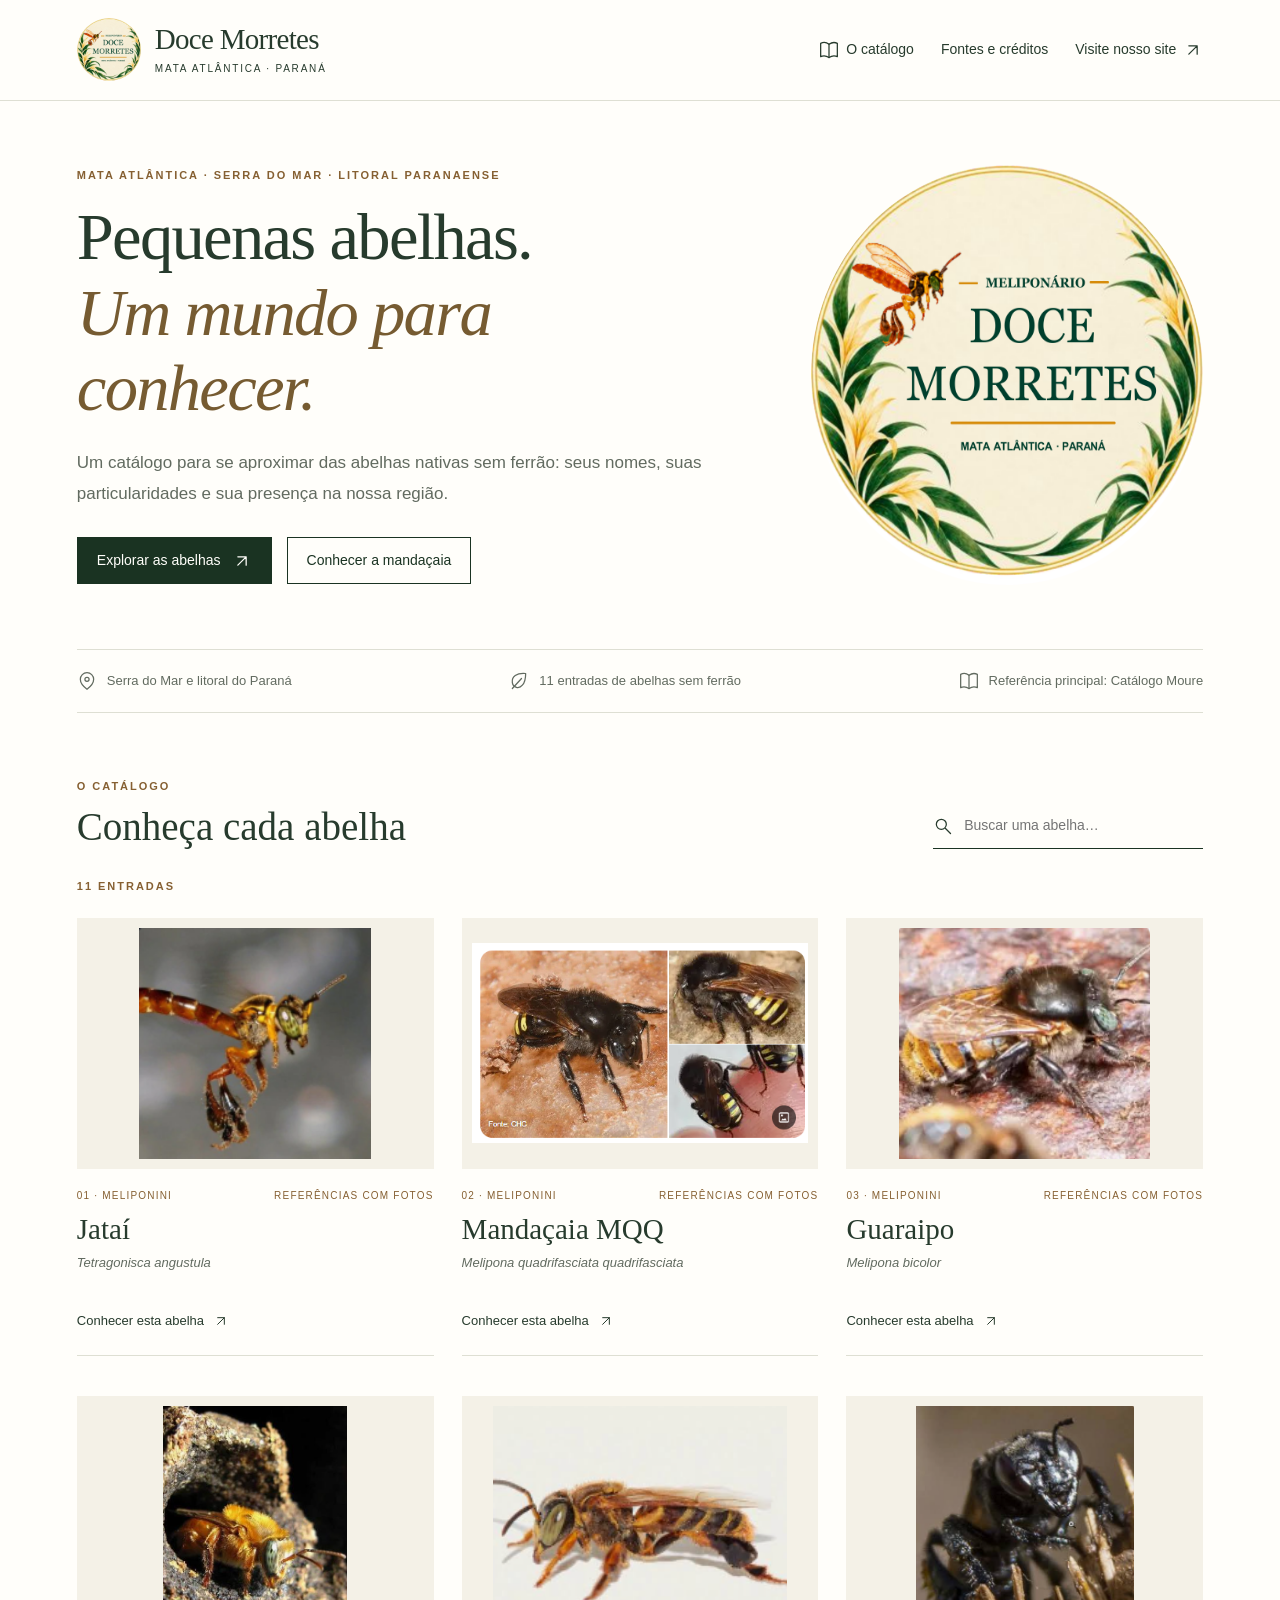
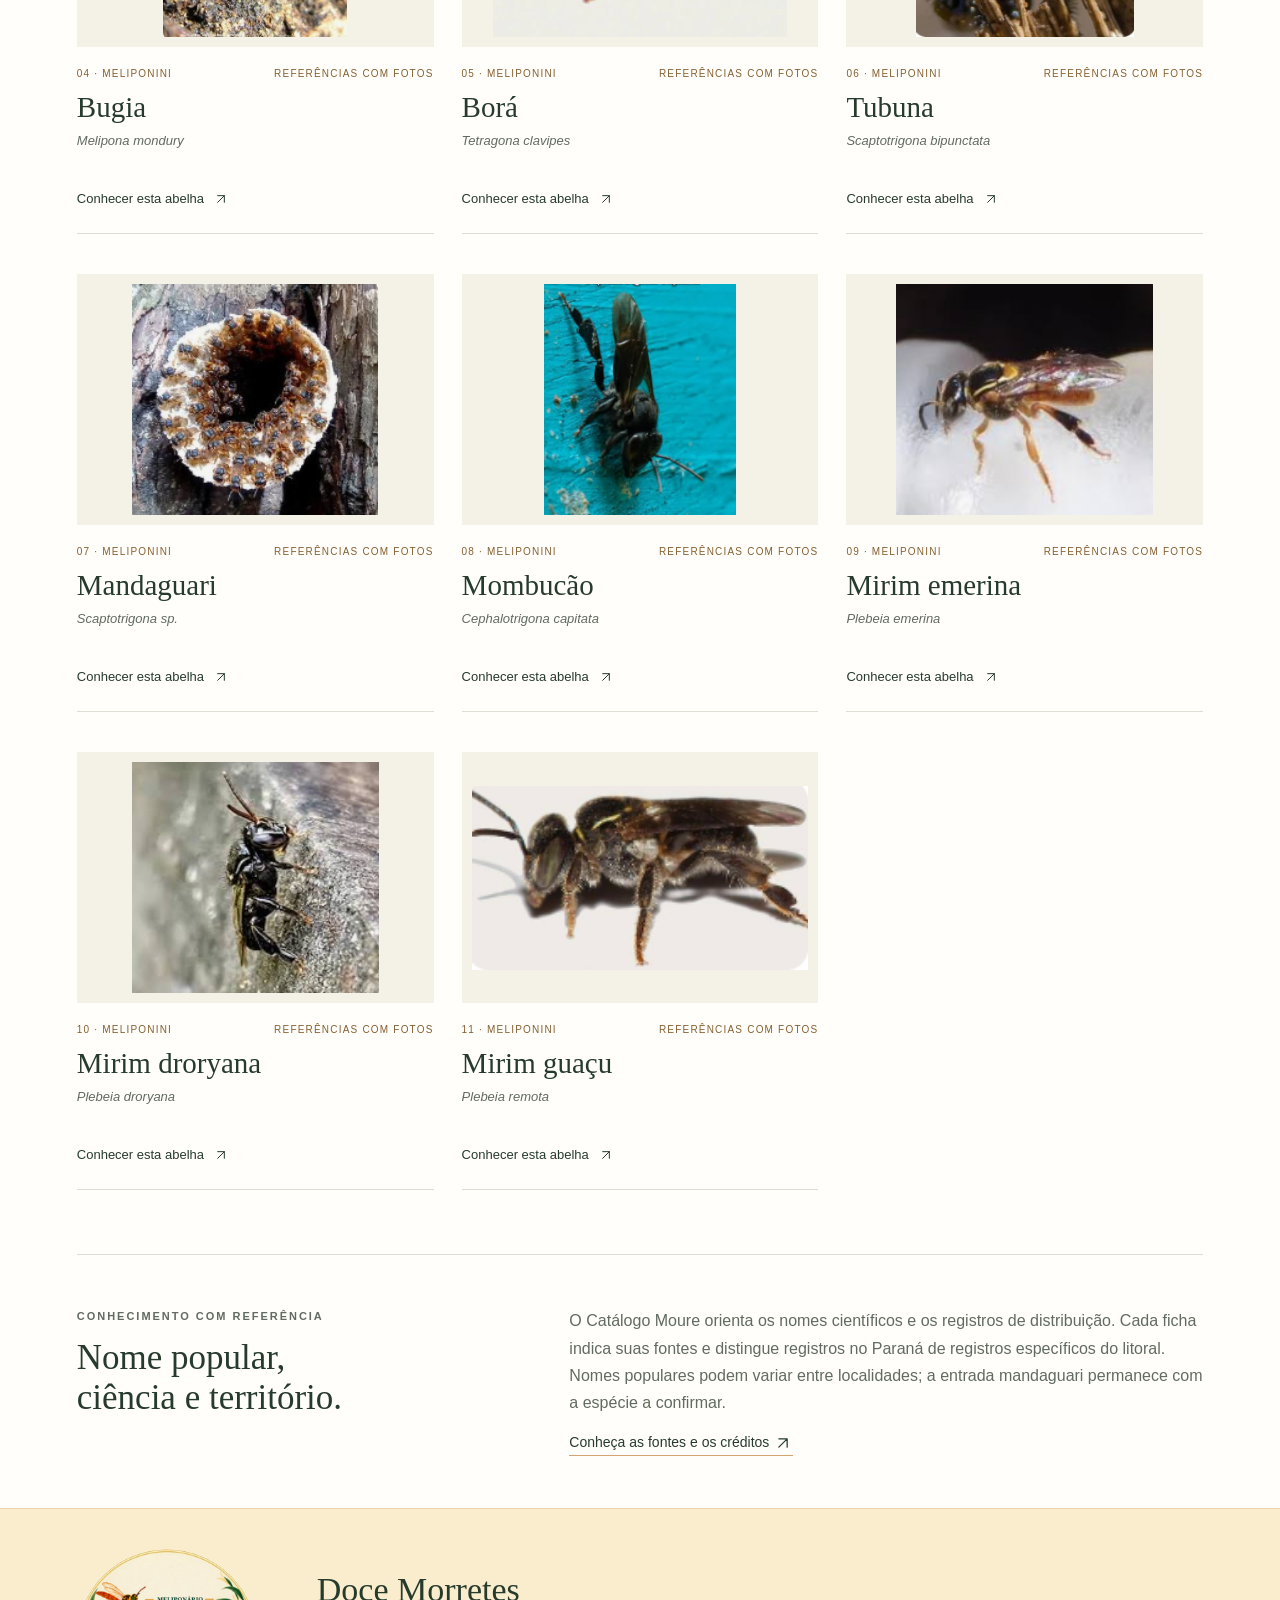
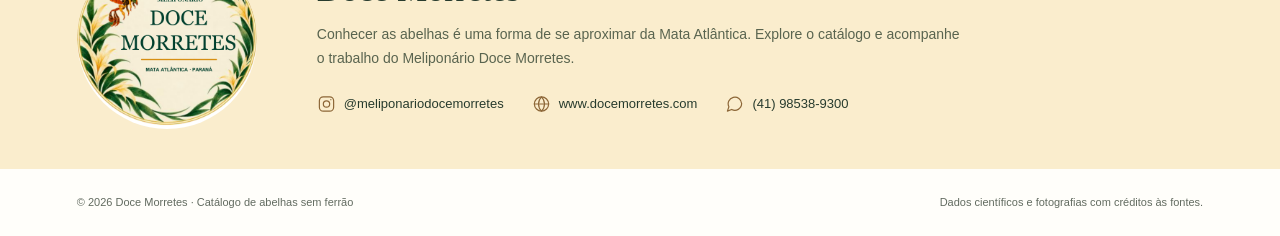
==== commit be4993f5: "Atualiza todas as páginas para carregar a marca em aquarela" ====
--- a/index.html
+++ b/index.html
@@ -1 +1 @@
-<!doctype html><html lang="pt-BR"><head><meta charset="utf-8"><meta name="viewport" content="width=device-width,initial-scale=1"><title>Catálogo de abelhas sem ferrão | Doce Morretes</title><meta name="description" content="Catálogo de abelhas sem ferrão da Mata Atlântica da Serra do Mar e litoral paranaense. Doce Morretes."><meta name="theme-color" content="#1a3322"><link rel="canonical" href="https://meliponariodocemorretes.github.io/catalogo-abelhas/index.html"><link rel="icon" type="image/png" href="assets/icone-marca.png"><link rel="stylesheet" href="assets/style.css"><script src="assets/site.js" defer></script></head><body><a class="skip" href="#conteudo">Ir para o conteúdo</a><header class="header"><div class="wrap header-inner"><a class="brand" href="index.html" aria-label="Doce Morretes — início do catálogo"><img src="assets/icone-marca.png" width="64" height="64" alt="Ícone da marca Doce Morretes"><span class="brand-copy">Doce Morretes<small>Mata Atlântica · Paraná</small></span></a><nav class="nav" aria-label="Navegação principal"><a href="index.html#especies"><svg class="icon" viewBox="0 0 24 24" aria-hidden="true"><path d="M12 5C8 2 4 3 2 4v16c4-2 7-1 10 1 3-2 6-3 10-1V4c-4-2-7-1-10 1Z"/><path d="M12 5v16"/></svg>O catálogo</a><a href="creditos.html">Fontes e créditos</a><a href="https://www.docemorretes.com" target="_blank" rel="noopener noreferrer">Visite nosso site <svg class="icon" viewBox="0 0 24 24" aria-hidden="true"><path d="M7 17 17 7M7 7h10v10"/></svg></a></nav></div></header><main id="conteudo"><section class="wrap hero"><div><p class="eyebrow">Mata Atlântica · Serra do Mar · Litoral paranaense</p><h1>Pequenas abelhas.<br><em>Um mundo para conhecer.</em></h1><p class="lead">Um catálogo para se aproximar das abelhas nativas sem ferrão: seus nomes, suas particularidades e sua presença na nossa região.</p><div class="hero-actions"><a class="button" href="#especies">Explorar as abelhas <svg class="icon" viewBox="0 0 24 24" aria-hidden="true"><path d="M7 17 17 7M7 7h10v10"/></svg></a><a class="button secondary" href="mandacaia-mqq.html">Conhecer a mandaçaia</a></div></div><figure class="hero-brand"><img src="assets/logo-principal.png" width="420" height="420" alt="Logo principal Meliponário Doce Morretes"></figure></section><div class="wrap region-strip"><span><svg class="icon" viewBox="0 0 24 24" aria-hidden="true"><path d="M20 10c0 6-8 12-8 12S4 16 4 10a8 8 0 1 1 16 0Z"/><circle cx="12" cy="10" r="2.5"/></svg>Serra do Mar e litoral do Paraná</span><span><svg class="icon" viewBox="0 0 24 24" aria-hidden="true"><path d="M20 3C9 2 3 7 4 14c1 6 8 8 12 3 4-4 4-10 4-14Z"/><path d="M4 21 15 9"/></svg>11 entradas de abelhas sem ferrão</span><span><svg class="icon" viewBox="0 0 24 24" aria-hidden="true"><path d="M12 5C8 2 4 3 2 4v16c4-2 7-1 10 1 3-2 6-3 10-1V4c-4-2-7-1-10 1Z"/><path d="M12 5v16"/></svg>Referência principal: Catálogo Moure</span></div><section class="wrap catalog" id="especies"><div class="section-heading"><div><p class="eyebrow">O catálogo</p><h2>Conheça cada abelha</h2></div><label class="search"><svg class="icon" viewBox="0 0 24 24" aria-hidden="true"><circle cx="10" cy="10" r="6"/><path d="m15 15 6 6"/></svg><input id="search-species" type="search" aria-label="Buscar por nome popular ou científico" placeholder="Buscar uma abelha…"></label></div><p id="result-count" class="eyebrow" aria-live="polite" style="margin-bottom:22px">11 entradas</p><div class="species-grid"><article class="species-card" data-species="Jataí Tetragonisca angustula"><a class="cover" href="jatai.html" aria-label="Conhecer Jataí"><img src="assets/jatai_01_detalhe.png" alt="Jataí em detalhe" loading="lazy"></a><p class="card-label"><span>01 · Meliponini</span><span>Referências com fotos</span></p><h3><a href="jatai.html">Jataí</a></h3><p class="latin"><i>Tetragonisca angustula</i></p><a class="open" href="jatai.html">Conhecer esta abelha <svg class="icon" viewBox="0 0 24 24" aria-hidden="true"><path d="M7 17 17 7M7 7h10v10"/></svg></a></article><article class="species-card" data-species="Mandaçaia MQQ Melipona quadrifasciata quadrifasciata"><a class="cover" href="mandacaia-mqq.html" aria-label="Conhecer Mandaçaia MQQ"><img src="assets/01_colagem_fonte_chc.png" alt="Referências fotográficas de mandaçaia" loading="lazy"></a><p class="card-label"><span>02 · Meliponini</span><span>Referências com fotos</span></p><h3><a href="mandacaia-mqq.html">Mandaçaia MQQ</a></h3><p class="latin"><i>Melipona quadrifasciata quadrifasciata</i></p><a class="open" href="mandacaia-mqq.html">Conhecer esta abelha <svg class="icon" viewBox="0 0 24 24" aria-hidden="true"><path d="M7 17 17 7M7 7h10v10"/></svg></a></article><article class="species-card" data-species="Guaraipo Melipona bicolor"><a class="cover" href="guaraipo.html" aria-label="Conhecer Guaraipo"><img src="assets/guaraipo_01_detalhe.png" alt="Guaraipo em detalhe" loading="lazy"></a><p class="card-label"><span>03 · Meliponini</span><span>Referências com fotos</span></p><h3><a href="guaraipo.html">Guaraipo</a></h3><p class="latin"><i>Melipona bicolor</i></p><a class="open" href="guaraipo.html">Conhecer esta abelha <svg class="icon" viewBox="0 0 24 24" aria-hidden="true"><path d="M7 17 17 7M7 7h10v10"/></svg></a></article><article class="species-card" data-species="Bugia Melipona mondury"><a class="cover" href="bugia.html" aria-label="Conhecer Bugia"><img src="assets/bugia_03_detalhe.png" alt="Bugia em detalhe" loading="lazy"></a><p class="card-label"><span>04 · Meliponini</span><span>Referências com fotos</span></p><h3><a href="bugia.html">Bugia</a></h3><p class="latin"><i>Melipona mondury</i></p><a class="open" href="bugia.html">Conhecer esta abelha <svg class="icon" viewBox="0 0 24 24" aria-hidden="true"><path d="M7 17 17 7M7 7h10v10"/></svg></a></article><article class="species-card" data-species="Borá Tetragona clavipes"><a class="cover" href="bora.html" aria-label="Conhecer Borá"><img src="assets/bora_01_vista_lateral.png" alt="Borá em vista lateral" loading="lazy"></a><p class="card-label"><span>05 · Meliponini</span><span>Referências com fotos</span></p><h3><a href="bora.html">Borá</a></h3><p class="latin"><i>Tetragona clavipes</i></p><a class="open" href="bora.html">Conhecer esta abelha <svg class="icon" viewBox="0 0 24 24" aria-hidden="true"><path d="M7 17 17 7M7 7h10v10"/></svg></a></article><article class="species-card" data-species="Tubuna Scaptotrigona bipunctata"><a class="cover" href="tubuna.html" aria-label="Conhecer Tubuna"><img src="assets/tubuna_02_detalhe.png" alt="Tubuna em detalhe" loading="lazy"></a><p class="card-label"><span>06 · Meliponini</span><span>Referências com fotos</span></p><h3><a href="tubuna.html">Tubuna</a></h3><p class="latin"><i>Scaptotrigona bipunctata</i></p><a class="open" href="tubuna.html">Conhecer esta abelha <svg class="icon" viewBox="0 0 24 24" aria-hidden="true"><path d="M7 17 17 7M7 7h10v10"/></svg></a></article><article class="species-card" data-species="Mandaguari Scaptotrigona sp."><a class="cover" href="mandaguari.html" aria-label="Conhecer Mandaguari"><img src="assets/mandaguari_01_entrada_ninho.png" alt="Entrada do ninho de mandaguari" loading="lazy"></a><p class="card-label"><span>07 · Meliponini</span><span>Referências com fotos</span></p><h3><a href="mandaguari.html">Mandaguari</a></h3><p class="latin"><i>Scaptotrigona sp.</i></p><a class="open" href="mandaguari.html">Conhecer esta abelha <svg class="icon" viewBox="0 0 24 24" aria-hidden="true"><path d="M7 17 17 7M7 7h10v10"/></svg></a></article><article class="species-card" data-species="Mombucão Cephalotrigona capitata"><a class="cover" href="mombucao.html" aria-label="Conhecer Mombucão"><img src="assets/mombucao_01_detalhe.png" alt="Mombucão em detalhe" loading="lazy"></a><p class="card-label"><span>08 · Meliponini</span><span>Referências com fotos</span></p><h3><a href="mombucao.html">Mombucão</a></h3><p class="latin"><i>Cephalotrigona capitata</i></p><a class="open" href="mombucao.html">Conhecer esta abelha <svg class="icon" viewBox="0 0 24 24" aria-hidden="true"><path d="M7 17 17 7M7 7h10v10"/></svg></a></article><article class="species-card" data-species="Mirim emerina Plebeia emerina"><a class="cover" href="mirim-emerina.html" aria-label="Conhecer Mirim emerina"><img src="assets/mirim_emerina_01_detalhe.png" alt="Mirim-emerina em detalhe" loading="lazy"></a><p class="card-label"><span>09 · Meliponini</span><span>Referências com fotos</span></p><h3><a href="mirim-emerina.html">Mirim emerina</a></h3><p class="latin"><i>Plebeia emerina</i></p><a class="open" href="mirim-emerina.html">Conhecer esta abelha <svg class="icon" viewBox="0 0 24 24" aria-hidden="true"><path d="M7 17 17 7M7 7h10v10"/></svg></a></article><article class="species-card" data-species="Mirim droryana Plebeia droryana"><a class="cover" href="mirim-droryana.html" aria-label="Conhecer Mirim droryana"><img src="assets/mirim_droryana_01_detalhe.png" alt="Mirim-droryana em detalhe" loading="lazy"></a><p class="card-label"><span>10 · Meliponini</span><span>Referências com fotos</span></p><h3><a href="mirim-droryana.html">Mirim droryana</a></h3><p class="latin"><i>Plebeia droryana</i></p><a class="open" href="mirim-droryana.html">Conhecer esta abelha <svg class="icon" viewBox="0 0 24 24" aria-hidden="true"><path d="M7 17 17 7M7 7h10v10"/></svg></a></article><article class="species-card" data-species="Mirim guaçu Plebeia remota"><a class="cover" href="mirim-guacu.html" aria-label="Conhecer Mirim guaçu"><img src="assets/mirim_guacu_02_detalhe.png" alt="Mirim-guaçu em vista lateral" loading="lazy"></a><p class="card-label"><span>11 · Meliponini</span><span>Referências com fotos</span></p><h3><a href="mirim-guacu.html">Mirim guaçu</a></h3><p class="latin"><i>Plebeia remota</i></p><a class="open" href="mirim-guacu.html">Conhecer esta abelha <svg class="icon" viewBox="0 0 24 24" aria-hidden="true"><path d="M7 17 17 7M7 7h10v10"/></svg></a></article></div><p id="no-results" class="empty-search" hidden>Nenhuma abelha encontrada. Tente outro nome popular ou científico.</p></section><section class="wrap method"><div><p class="eyebrow">Conhecimento com referência</p><h2>Nome popular,<br>ciência e território.</h2></div><div><p>O Catálogo Moure orienta os nomes científicos e os registros de distribuição. Cada ficha indica suas fontes e distingue registros no Paraná de registros específicos do litoral. Nomes populares podem variar entre localidades; a entrada mandaguari permanece com a espécie a confirmar.</p><a href="creditos.html">Conheça as fontes e os créditos <svg class="icon" viewBox="0 0 24 24" aria-hidden="true"><path d="M7 17 17 7M7 7h10v10"/></svg></a></div></section></main><section class="sponsor" aria-label="Doce Morretes"><div class="wrap sponsor-inner"><a href="https://www.docemorretes.com" target="_blank" rel="noopener noreferrer"><img class="sponsor-logo" src="assets/logo-principal.png" width="180" height="180" alt="Meliponário Doce Morretes — logo principal"></a><div><h2>Doce Morretes</h2><p>Conhecer as abelhas é uma forma de se aproximar da Mata Atlântica. Explore o catálogo e acompanhe o trabalho do Meliponário Doce Morretes.</p><div class="contacts"><a href="https://www.instagram.com/meliponariodocemorretes/" target="_blank" rel="noopener noreferrer"><svg class="icon" viewBox="0 0 24 24" aria-hidden="true"><rect x="3" y="3" width="18" height="18" rx="5"/><circle cx="12" cy="12" r="4"/><path d="M17.5 6.5h.01"/></svg>@meliponariodocemorretes</a><a href="https://www.docemorretes.com" target="_blank" rel="noopener noreferrer"><svg class="icon" viewBox="0 0 24 24" aria-hidden="true"><circle cx="12" cy="12" r="9"/><path d="M3 12h18M12 3c-5 5-5 13 0 18 5-5 5-13 0-18Z"/></svg>www.docemorretes.com</a><a href="https://wa.me/5541985389300" target="_blank" rel="noopener noreferrer"><svg class="icon" viewBox="0 0 24 24" aria-hidden="true"><path d="M21 11.5a8.5 8.5 0 0 1-12.6 7.4L3 21l1.9-5.4A8.5 8.5 0 1 1 21 11.5Z"/></svg>(41) 98538-9300</a></div></div></div></section><footer class="wrap footer"><span>© 2026 Doce Morretes · Catálogo de abelhas sem ferrão</span><a href="creditos.html">Dados científicos e fotografias com créditos às fontes.</a></footer></body></html>+<!doctype html><html lang="pt-BR"><head><meta charset="utf-8"><meta name="viewport" content="width=device-width,initial-scale=1"><title>Catálogo de abelhas sem ferrão | Doce Morretes</title><meta name="description" content="Catálogo de abelhas sem ferrão da Mata Atlântica da Serra do Mar e litoral paranaense. Doce Morretes."><meta name="theme-color" content="#1a3322"><link rel="canonical" href="https://meliponariodocemorretes.github.io/catalogo-abelhas/index.html"><link rel="icon" type="image/png" href="assets/icone-marca.png?v=aquarela-20261027"><link rel="stylesheet" href="assets/style.css?v=aquarela-20261027"><script src="assets/site.js" defer></script></head><body><a class="skip" href="#conteudo">Ir para o conteúdo</a><header class="header"><div class="wrap header-inner"><a class="brand" href="index.html" aria-label="Doce Morretes — início do catálogo"><img src="assets/icone-marca.png?v=aquarela-20261027" width="64" height="64" alt="Ícone da marca Doce Morretes"><span class="brand-copy">Doce Morretes<small>Mata Atlântica · Paraná</small></span></a><nav class="nav" aria-label="Navegação principal"><a href="index.html#especies"><svg class="icon" viewBox="0 0 24 24" aria-hidden="true"><path d="M12 5C8 2 4 3 2 4v16c4-2 7-1 10 1 3-2 6-3 10-1V4c-4-2-7-1-10 1Z"/><path d="M12 5v16"/></svg>O catálogo</a><a href="creditos.html">Fontes e créditos</a><a href="https://www.docemorretes.com" target="_blank" rel="noopener noreferrer">Visite nosso site <svg class="icon" viewBox="0 0 24 24" aria-hidden="true"><path d="M7 17 17 7M7 7h10v10"/></svg></a></nav></div></header><main id="conteudo"><section class="wrap hero"><div><p class="eyebrow">Mata Atlântica · Serra do Mar · Litoral paranaense</p><h1>Pequenas abelhas.<br><em>Um mundo para conhecer.</em></h1><p class="lead">Um catálogo para se aproximar das abelhas nativas sem ferrão: seus nomes, suas particularidades e sua presença na nossa região.</p><div class="hero-actions"><a class="button" href="#especies">Explorar as abelhas <svg class="icon" viewBox="0 0 24 24" aria-hidden="true"><path d="M7 17 17 7M7 7h10v10"/></svg></a><a class="button secondary" href="mandacaia-mqq.html">Conhecer a mandaçaia</a></div></div><figure class="hero-brand"><img src="assets/logo-principal.png?v=aquarela-20261027" width="420" height="420" alt="Logo principal Meliponário Doce Morretes"></figure></section><div class="wrap region-strip"><span><svg class="icon" viewBox="0 0 24 24" aria-hidden="true"><path d="M20 10c0 6-8 12-8 12S4 16 4 10a8 8 0 1 1 16 0Z"/><circle cx="12" cy="10" r="2.5"/></svg>Serra do Mar e litoral do Paraná</span><span><svg class="icon" viewBox="0 0 24 24" aria-hidden="true"><path d="M20 3C9 2 3 7 4 14c1 6 8 8 12 3 4-4 4-10 4-14Z"/><path d="M4 21 15 9"/></svg>11 entradas de abelhas sem ferrão</span><span><svg class="icon" viewBox="0 0 24 24" aria-hidden="true"><path d="M12 5C8 2 4 3 2 4v16c4-2 7-1 10 1 3-2 6-3 10-1V4c-4-2-7-1-10 1Z"/><path d="M12 5v16"/></svg>Referência principal: Catálogo Moure</span></div><section class="wrap catalog" id="especies"><div class="section-heading"><div><p class="eyebrow">O catálogo</p><h2>Conheça cada abelha</h2></div><label class="search"><svg class="icon" viewBox="0 0 24 24" aria-hidden="true"><circle cx="10" cy="10" r="6"/><path d="m15 15 6 6"/></svg><input id="search-species" type="search" aria-label="Buscar por nome popular ou científico" placeholder="Buscar uma abelha…"></label></div><p id="result-count" class="eyebrow" aria-live="polite" style="margin-bottom:22px">11 entradas</p><div class="species-grid"><article class="species-card" data-species="Jataí Tetragonisca angustula"><a class="cover" href="jatai.html" aria-label="Conhecer Jataí"><img src="assets/jatai_01_detalhe.png" alt="Jataí em detalhe" loading="lazy"></a><p class="card-label"><span>01 · Meliponini</span><span>Referências com fotos</span></p><h3><a href="jatai.html">Jataí</a></h3><p class="latin"><i>Tetragonisca angustula</i></p><a class="open" href="jatai.html">Conhecer esta abelha <svg class="icon" viewBox="0 0 24 24" aria-hidden="true"><path d="M7 17 17 7M7 7h10v10"/></svg></a></article><article class="species-card" data-species="Mandaçaia MQQ Melipona quadrifasciata quadrifasciata"><a class="cover" href="mandacaia-mqq.html" aria-label="Conhecer Mandaçaia MQQ"><img src="assets/01_colagem_fonte_chc.png" alt="Referências fotográficas de mandaçaia" loading="lazy"></a><p class="card-label"><span>02 · Meliponini</span><span>Referências com fotos</span></p><h3><a href="mandacaia-mqq.html">Mandaçaia MQQ</a></h3><p class="latin"><i>Melipona quadrifasciata quadrifasciata</i></p><a class="open" href="mandacaia-mqq.html">Conhecer esta abelha <svg class="icon" viewBox="0 0 24 24" aria-hidden="true"><path d="M7 17 17 7M7 7h10v10"/></svg></a></article><article class="species-card" data-species="Guaraipo Melipona bicolor"><a class="cover" href="guaraipo.html" aria-label="Conhecer Guaraipo"><img src="assets/guaraipo_01_detalhe.png" alt="Guaraipo em detalhe" loading="lazy"></a><p class="card-label"><span>03 · Meliponini</span><span>Referências com fotos</span></p><h3><a href="guaraipo.html">Guaraipo</a></h3><p class="latin"><i>Melipona bicolor</i></p><a class="open" href="guaraipo.html">Conhecer esta abelha <svg class="icon" viewBox="0 0 24 24" aria-hidden="true"><path d="M7 17 17 7M7 7h10v10"/></svg></a></article><article class="species-card" data-species="Bugia Melipona mondury"><a class="cover" href="bugia.html" aria-label="Conhecer Bugia"><img src="assets/bugia_03_detalhe.png" alt="Bugia em detalhe" loading="lazy"></a><p class="card-label"><span>04 · Meliponini</span><span>Referências com fotos</span></p><h3><a href="bugia.html">Bugia</a></h3><p class="latin"><i>Melipona mondury</i></p><a class="open" href="bugia.html">Conhecer esta abelha <svg class="icon" viewBox="0 0 24 24" aria-hidden="true"><path d="M7 17 17 7M7 7h10v10"/></svg></a></article><article class="species-card" data-species="Borá Tetragona clavipes"><a class="cover" href="bora.html" aria-label="Conhecer Borá"><img src="assets/bora_01_vista_lateral.png" alt="Borá em vista lateral" loading="lazy"></a><p class="card-label"><span>05 · Meliponini</span><span>Referências com fotos</span></p><h3><a href="bora.html">Borá</a></h3><p class="latin"><i>Tetragona clavipes</i></p><a class="open" href="bora.html">Conhecer esta abelha <svg class="icon" viewBox="0 0 24 24" aria-hidden="true"><path d="M7 17 17 7M7 7h10v10"/></svg></a></article><article class="species-card" data-species="Tubuna Scaptotrigona bipunctata"><a class="cover" href="tubuna.html" aria-label="Conhecer Tubuna"><img src="assets/tubuna_02_detalhe.png" alt="Tubuna em detalhe" loading="lazy"></a><p class="card-label"><span>06 · Meliponini</span><span>Referências com fotos</span></p><h3><a href="tubuna.html">Tubuna</a></h3><p class="latin"><i>Scaptotrigona bipunctata</i></p><a class="open" href="tubuna.html">Conhecer esta abelha <svg class="icon" viewBox="0 0 24 24" aria-hidden="true"><path d="M7 17 17 7M7 7h10v10"/></svg></a></article><article class="species-card" data-species="Mandaguari Scaptotrigona sp."><a class="cover" href="mandaguari.html" aria-label="Conhecer Mandaguari"><img src="assets/mandaguari_01_entrada_ninho.png" alt="Entrada do ninho de mandaguari" loading="lazy"></a><p class="card-label"><span>07 · Meliponini</span><span>Referências com fotos</span></p><h3><a href="mandaguari.html">Mandaguari</a></h3><p class="latin"><i>Scaptotrigona sp.</i></p><a class="open" href="mandaguari.html">Conhecer esta abelha <svg class="icon" viewBox="0 0 24 24" aria-hidden="true"><path d="M7 17 17 7M7 7h10v10"/></svg></a></article><article class="species-card" data-species="Mombucão Cephalotrigona capitata"><a class="cover" href="mombucao.html" aria-label="Conhecer Mombucão"><img src="assets/mombucao_01_detalhe.png" alt="Mombucão em detalhe" loading="lazy"></a><p class="card-label"><span>08 · Meliponini</span><span>Referências com fotos</span></p><h3><a href="mombucao.html">Mombucão</a></h3><p class="latin"><i>Cephalotrigona capitata</i></p><a class="open" href="mombucao.html">Conhecer esta abelha <svg class="icon" viewBox="0 0 24 24" aria-hidden="true"><path d="M7 17 17 7M7 7h10v10"/></svg></a></article><article class="species-card" data-species="Mirim emerina Plebeia emerina"><a class="cover" href="mirim-emerina.html" aria-label="Conhecer Mirim emerina"><img src="assets/mirim_emerina_01_detalhe.png" alt="Mirim-emerina em detalhe" loading="lazy"></a><p class="card-label"><span>09 · Meliponini</span><span>Referências com fotos</span></p><h3><a href="mirim-emerina.html">Mirim emerina</a></h3><p class="latin"><i>Plebeia emerina</i></p><a class="open" href="mirim-emerina.html">Conhecer esta abelha <svg class="icon" viewBox="0 0 24 24" aria-hidden="true"><path d="M7 17 17 7M7 7h10v10"/></svg></a></article><article class="species-card" data-species="Mirim droryana Plebeia droryana"><a class="cover" href="mirim-droryana.html" aria-label="Conhecer Mirim droryana"><img src="assets/mirim_droryana_01_detalhe.png" alt="Mirim-droryana em detalhe" loading="lazy"></a><p class="card-label"><span>10 · Meliponini</span><span>Referências com fotos</span></p><h3><a href="mirim-droryana.html">Mirim droryana</a></h3><p class="latin"><i>Plebeia droryana</i></p><a class="open" href="mirim-droryana.html">Conhecer esta abelha <svg class="icon" viewBox="0 0 24 24" aria-hidden="true"><path d="M7 17 17 7M7 7h10v10"/></svg></a></article><article class="species-card" data-species="Mirim guaçu Plebeia remota"><a class="cover" href="mirim-guacu.html" aria-label="Conhecer Mirim guaçu"><img src="assets/mirim_guacu_02_detalhe.png" alt="Mirim-guaçu em vista lateral" loading="lazy"></a><p class="card-label"><span>11 · Meliponini</span><span>Referências com fotos</span></p><h3><a href="mirim-guacu.html">Mirim guaçu</a></h3><p class="latin"><i>Plebeia remota</i></p><a class="open" href="mirim-guacu.html">Conhecer esta abelha <svg class="icon" viewBox="0 0 24 24" aria-hidden="true"><path d="M7 17 17 7M7 7h10v10"/></svg></a></article></div><p id="no-results" class="empty-search" hidden>Nenhuma abelha encontrada. Tente outro nome popular ou científico.</p></section><section class="wrap method"><div><p class="eyebrow">Conhecimento com referência</p><h2>Nome popular,<br>ciência e território.</h2></div><div><p>O Catálogo Moure orienta os nomes científicos e os registros de distribuição. Cada ficha indica suas fontes e distingue registros no Paraná de registros específicos do litoral. Nomes populares podem variar entre localidades; a entrada mandaguari permanece com a espécie a confirmar.</p><a href="creditos.html">Conheça as fontes e os créditos <svg class="icon" viewBox="0 0 24 24" aria-hidden="true"><path d="M7 17 17 7M7 7h10v10"/></svg></a></div></section></main><section class="sponsor" aria-label="Doce Morretes"><div class="wrap sponsor-inner"><a href="https://www.docemorretes.com" target="_blank" rel="noopener noreferrer"><img class="sponsor-logo" src="assets/logo-principal.png?v=aquarela-20261027" width="180" height="180" alt="Meliponário Doce Morretes — logo principal"></a><div><h2>Doce Morretes</h2><p>Conhecer as abelhas é uma forma de se aproximar da Mata Atlântica. Explore o catálogo e acompanhe o trabalho do Meliponário Doce Morretes.</p><div class="contacts"><a href="https://www.instagram.com/meliponariodocemorretes/" target="_blank" rel="noopener noreferrer"><svg class="icon" viewBox="0 0 24 24" aria-hidden="true"><rect x="3" y="3" width="18" height="18" rx="5"/><circle cx="12" cy="12" r="4"/><path d="M17.5 6.5h.01"/></svg>@meliponariodocemorretes</a><a href="https://www.docemorretes.com" target="_blank" rel="noopener noreferrer"><svg class="icon" viewBox="0 0 24 24" aria-hidden="true"><circle cx="12" cy="12" r="9"/><path d="M3 12h18M12 3c-5 5-5 13 0 18 5-5 5-13 0-18Z"/></svg>www.docemorretes.com</a><a href="https://wa.me/5541985389300" target="_blank" rel="noopener noreferrer"><svg class="icon" viewBox="0 0 24 24" aria-hidden="true"><path d="M21 11.5a8.5 8.5 0 0 1-12.6 7.4L3 21l1.9-5.4A8.5 8.5 0 1 1 21 11.5Z"/></svg>(41) 98538-9300</a></div></div></div></section><footer class="wrap footer"><span>© 2026 Doce Morretes · Catálogo de abelhas sem ferrão</span><a href="creditos.html">Dados científicos e fotografias com créditos às fontes.</a></footer></body></html>
--- a/assets/style.css
+++ b/assets/style.css
@@ -1,7 +1,7 @@
-:root{--green:#1a3322;--gold:#d4a373;--cream:#faedcd;--paper:#fffefa;--text:#273b2d;--muted:#626b60;--line:#dedfd3;--serif:Georgia,'Times New Roman',serif;--sans:'Segoe UI',Arial,sans-serif}*{box-sizing:border-box}html{scroll-behavior:smooth;scroll-padding-top:32px}body{margin:0;background:var(--paper);color:var(--text);font:16px/1.7 var(--sans);-webkit-font-smoothing:antialiased}a{color:inherit;text-decoration:none}a:hover{text-decoration:underline;text-underline-offset:5px}button,input{font:inherit}button{cursor:pointer}a:focus-visible,button:focus-visible,input:focus-visible,summary:focus-visible{outline:3px solid #9a6a29;outline-offset:5px}h1,h2,h3{font-family:var(--serif);font-weight:400;line-height:1.13;margin:0}p,figure{margin:0}img{max-width:100%}.wrap{width:min(1200px,88%);margin:auto}.skip{position:absolute;top:-80px;left:16px;z-index:100;background:white;padding:12px}.skip:focus{top:10px}.offering{background:var(--green);color:var(--cream);font-size:12px;letter-spacing:.12em;text-align:center;padding:9px 15px}.offering strong{font-weight:600}.header{border-bottom:1px solid var(--line)}.header-inner{display:flex;justify-content:space-between;align-items:center;gap:24px;padding-block:18px}.brand{display:flex;align-items:center;gap:14px}.brand img{width:64px;height:64px;object-fit:contain;mix-blend-mode:multiply}.brand-copy{font:29px/1.05 var(--serif);letter-spacing:-.7px}.brand-copy small{display:block;margin-top:7px;font:10px/1.4 var(--sans);letter-spacing:.18em;text-transform:uppercase}.nav{display:flex;gap:27px;font-size:14px;align-items:center}.nav a{display:flex;gap:7px;align-items:center}.icon{width:20px;height:20px;display:inline-block;vertical-align:middle;fill:none;stroke:currentColor;stroke-width:1.5;stroke-linecap:round;stroke-linejoin:round;flex-shrink:0}.eyebrow{font-size:11px;letter-spacing:.18em;text-transform:uppercase;color:#866032;font-weight:600}.hero{display:grid;grid-template-columns:1.25fr .75fr;gap:80px;align-items:center;padding-block:64px}.hero h1{font-size:clamp(42px,5.2vw,72px);letter-spacing:-1.7px;margin:15px 0 23px}.hero h1 em{color:#765b31;font-weight:400}.hero .lead{color:var(--muted);max-width:630px;font-size:17px;line-height:1.8}.hero-brand{padding:20px;background:var(--cream);border:1px solid #d4a37366;position:relative}.hero-brand>img{display:block;width:100%;mix-blend-mode:multiply}.hero-brand figcaption{text-align:center;font-size:11px;letter-spacing:.12em;text-transform:uppercase;padding:12px 0 2px}.hero-actions{display:flex;gap:15px;margin-top:28px;flex-wrap:wrap}.button{display:inline-flex;justify-content:center;align-items:center;gap:11px;border:1px solid var(--green);background:var(--green);color:var(--paper);padding:12px 19px;font-size:14px;line-height:1.5;transition:background .2s}.button:hover{background:#2d4b36;text-decoration:none}.button.secondary{background:transparent;color:var(--green)}.button.secondary:hover{background:var(--cream)}.region-strip{border-block:1px solid var(--line);display:flex;justify-content:space-between;gap:25px;padding:20px 0;font-size:13px;color:var(--muted)}.region-strip span{display:flex;gap:10px;align-items:center}.catalog{padding-block:64px}.section-heading{display:flex;align-items:end;justify-content:space-between;gap:25px;margin-bottom:28px}.section-heading h2{font-size:39px;margin-top:9px}.search{display:flex;align-items:center;gap:9px;border-bottom:1px solid var(--green);padding:9px 0;min-width:270px}.search input{background:transparent;border:0;min-width:0;width:100%;font-size:14px;color:var(--green)}.search input:focus{outline:0}.species-grid{display:grid;grid-template-columns:repeat(3,minmax(0,1fr));gap:40px 28px}.species-card{border-bottom:1px solid var(--line);padding-bottom:22px}.species-card .cover{display:block;background:#f4f1e7;aspect-ratio:1.42;overflow:hidden;margin-bottom:18px}.species-card .cover>img{width:100%;height:100%;object-fit:contain;padding:10px}.species-card .card-label{display:flex;align-items:center;justify-content:space-between;gap:16px;font-size:10px;letter-spacing:.12em;color:#866032;text-transform:uppercase}.species-card h3{font-size:29px;margin:9px 0 7px}.species-card .latin{font-size:13px;color:var(--muted);line-height:1.5;min-height:40px}.species-card .open{display:inline-flex;gap:9px;align-items:center;margin-top:17px;font-size:13px}.species-card .open .icon{width:16px}.placeholder{display:flex;flex-direction:column;align-items:center;justify-content:center;height:100%;min-height:170px;padding:25px;text-align:center;color:#65705c;background:#f4f1e7;gap:10px}.placeholder .icon{width:34px;height:34px;color:#aa8658;stroke-width:1.1}.placeholder strong{font-weight:400;font-size:14px}.placeholder small{font-size:11px;color:#777b70}.empty-search{padding:35px 0;color:var(--muted)}.method{padding:52px 0;border-top:1px solid var(--line);display:grid;grid-template-columns:.8fr 1.2fr;gap:70px}.method h2{font-size:35px;margin-top:12px}.method p{color:var(--muted);max-width:700px}.method a{display:inline-block;border-bottom:1px solid var(--gold);margin-top:15px;font-size:14px}.sponsor{background:var(--cream);border-top:1px solid #d4a37355;padding:40px 0}.sponsor-inner{display:grid;grid-template-columns:190px 1fr;gap:50px;align-items:center}.sponsor-logo{width:180px;mix-blend-mode:multiply;display:block}.sponsor h2{font-size:34px;margin:8px 0 14px}.sponsor p{font-size:14px;max-width:650px;color:#59644f}.contacts{display:flex;gap:12px 28px;flex-wrap:wrap;margin-top:22px}.contacts a{display:inline-flex;align-items:center;gap:8px;font-size:13px}.contacts .icon{color:#8c6637;width:19px}.footer{padding:24px 0;display:flex;justify-content:space-between;gap:18px;font-size:11px;color:var(--muted)}.breadcrumbs{display:flex;align-items:center;gap:9px;color:var(--muted);font-size:12px;padding-top:28px;flex-wrap:wrap}.breadcrumbs .icon{width:12px}.species-title{padding:27px 0 33px;display:flex;justify-content:space-between;align-items:end;gap:30px}.species-title h1{font-size:clamp(44px,5vw,66px);margin:10px 0 13px;letter-spacing:-1.5px}.scientific{font-size:18px;color:#5e6756;line-height:1.65}.authority{font-size:13px;display:block;font-style:normal;color:var(--muted)}.entry-number{font:76px/1 var(--serif);color:#d1c2a8}.species-layout{display:grid;grid-template-columns:1fr 1fr;gap:65px;align-items:start;padding-bottom:45px}.photo-main{background:#f4f1e7;min-height:330px;display:grid;place-items:center;position:relative}.photo-main>.placeholder{min-height:360px;width:100%}.photo-main img{width:100%;max-height:400px;object-fit:contain;display:block;padding:20px}.photo-main button{background:none;border:0;padding:0;width:100%;color:inherit}.photo-main .expand{position:absolute;bottom:10px;right:10px;background:#fffefae8;padding:5px 9px;font-size:11px;display:flex;align-items:center;gap:5px}.photo-caption{font-size:11px;line-height:1.65;color:var(--muted);padding:12px 0 20px}.photo-caption a{text-decoration:underline}.fact{padding:24px 0;border-top:1px solid var(--line)}.fact:first-child{padding-top:0;border:0}.fact h2{font-size:27px;margin:8px 0 14px}.fact p{font-size:15px;line-height:1.85;color:#56604e}.fact .eyebrow{font-size:10px}.gallery-title{font-size:27px;margin-bottom:19px}.gallery{display:grid;grid-template-columns:repeat(3,minmax(0,1fr));gap:16px}.gallery button{width:100%;height:150px;background:#f4f1e7;border:0;padding:10px;display:block}.gallery img{width:100%;height:100%;object-fit:contain}.gallery figcaption{font-size:10px;color:var(--muted);line-height:1.7;margin-top:9px}.gallery .placeholder{min-height:150px;font-size:12px;padding:10px}.gallery .placeholder strong{font-size:12px}.source-section{padding:32px 0;border-top:1px solid var(--line)}.source-section h2{font-size:27px;margin-bottom:17px}.source-list{list-style:none;margin:0;padding:0;display:flex;flex-wrap:wrap;gap:10px 25px}.source-list a{display:inline-flex;align-items:center;gap:7px;font-size:13px;border-bottom:1px solid var(--gold)}.source-list .icon{width:14px}.source-note{font-size:12px;color:var(--muted);max-width:900px;margin-top:20px;line-height:1.8}.entry-nav{border-top:1px solid var(--line);padding:24px 0 45px;display:grid;grid-template-columns:1fr auto 1fr;gap:18px;align-items:center;font-size:13px}.entry-nav a{display:flex;align-items:center;gap:9px}.entry-nav a:last-child{justify-content:end;text-align:right}.entry-nav .all{border:1px solid var(--line);padding:10px 16px}.content-page{max-width:880px;padding-block:38px 65px}.content-page h1{font-size:54px;margin:12px 0 25px}.content-page h2{font-size:30px;margin:35px 0 16px}.content-page p{margin:15px 0;color:#56604e}.content-page li{margin-bottom:17px;overflow-wrap:anywhere}.credit-item{padding:24px 0;border-top:1px solid var(--line)}.credit-item h3{font-size:24px}.credit-item p{font-size:14px}.credit-item a{text-decoration:underline;font-size:13px}.content-page .brand-details{background:#faedcd77;padding:25px;margin-top:32px}.viewer{max-width:min(1000px,92vw);max-height:90vh;border:1px solid var(--line);background:var(--paper);padding:22px}.viewer::backdrop{background:#14251de8}.viewer img{display:block;max-width:100%;max-height:72vh;object-fit:contain;margin:auto}.viewer .viewer-close{display:block;margin:0 0 15px auto;border:1px solid var(--green);background:transparent;padding:7px 14px;color:var(--green)}.viewer p{font-size:12px;color:var(--muted);margin-top:16px}.print-button{border:1px solid var(--line);background:transparent;padding:9px 12px;font-size:12px;display:flex;gap:7px;align-items:center;color:var(--green)}[hidden]{display:none!important}
-@media(max-width:950px){.hero{gap:40px}.hero h1{font-size:52px}.species-layout{gap:32px}.species-grid{gap:32px 20px}.species-card h3{font-size:25px}.method{gap:35px}.nav{gap:18px}.gallery{gap:10px}.entry-number{font-size:65px}}
-@media(max-width:700px){.wrap{width:88%}.header-inner{padding-block:14px;flex-wrap:wrap;gap:17px}.brand img{width:52px;height:52px}.brand-copy{font-size:26px}.brand-copy small{font-size:9px}.nav{font-size:12px;gap:20px;width:100%;padding-top:12px;border-top:1px solid var(--line);justify-content:space-between}.hero{grid-template-columns:1fr;gap:35px;padding-block:36px}.hero h1{font-size:48px;letter-spacing:-1px}.hero .lead{font-size:16px}.hero-brand{max-width:350px;justify-self:center;width:100%}.hero-actions{gap:12px}.region-strip{flex-direction:column;gap:9px;padding-block:16px;font-size:12px}.catalog{padding-block:40px}.section-heading{align-items:start;flex-direction:column;gap:20px}.section-heading h2{font-size:35px}.search{width:100%;min-width:0}.species-grid{grid-template-columns:repeat(2,minmax(0,1fr));gap:30px 16px}.species-card h3{font-size:25px}.species-card .latin{font-size:12px;min-height:54px;overflow-wrap:anywhere}.species-card .card-label{font-size:9px;letter-spacing:.08em;gap:4px;flex-wrap:wrap}.species-card .cover{aspect-ratio:1.14}.placeholder{min-height:145px;padding:15px;gap:8px}.placeholder strong{font-size:12px}.placeholder small{font-size:10px}.method{grid-template-columns:1fr;gap:22px;padding-block:35px}.method h2{font-size:32px}.method p{font-size:14px}.sponsor-inner{grid-template-columns:1fr;gap:20px}.sponsor-logo{width:155px}.sponsor h2{font-size:31px}.contacts{flex-direction:column;gap:15px}.footer{flex-direction:column;font-size:11px;padding-block:20px}.species-title{padding-block:24px 30px;align-items:start}.species-title h1{font-size:45px}.scientific{font-size:16px;overflow-wrap:anywhere}.entry-number{font-size:45px}.species-layout{grid-template-columns:1fr;gap:30px;padding-bottom:32px}.photo-main{min-height:230px}.photo-main img{max-height:350px;padding:12px}.photo-main>.placeholder{min-height:290px}.gallery button{height:130px;padding:7px}.gallery figcaption{font-size:10px}.fact h2{font-size:29px}.entry-nav{grid-template-columns:1fr 1fr;gap:18px;font-size:12px}.entry-nav .all{grid-row:2;grid-column:1/3;justify-content:center;margin-top:5px}.source-section{padding-block:28px}.source-list{flex-direction:column;align-items:start;gap:13px}.content-page h1{font-size:41px}.content-page{padding-top:30px}.print-button{display:none}.offering{font-size:10px}.gallery .placeholder{min-height:130px}.gallery .placeholder strong{font-size:10px}}
-@media(prefers-reduced-motion:reduce){html{scroll-behavior:auto}*{transition:none!important}}
-@media print{.offering,.header .nav,.search,.hero-actions,.entry-nav,.print-button,.viewer,.expand,.contacts{display:none!important}.wrap{width:100%}.header-inner{padding:8px 0}.species-title h1{font-size:34pt}.entry-number{font-size:36pt}.species-layout{gap:25px}.fact p{font-size:10pt}.sponsor{background:none!important;padding:20px 0}.sponsor-inner{grid-template-columns:100px 1fr;gap:20px}.sponsor-logo{width:100px}.sponsor h2{font-size:20pt}.sponsor p,.source-note{font-size:9pt}.gallery,.fact,.credit-item{break-inside:avoid}.footer{font-size:8pt}.species-grid{grid-template-columns:repeat(3,1fr)}body{background:white}.photo-caption{font-size:8pt}.hero{padding-block:20px}.hero h1{font-size:38pt}@page{size:A4;margin:16mm}}
-
-.species-intro{font-size:17px;line-height:1.8;color:var(--green);padding-bottom:24px}.species-intro+.fact{border-top:1px solid var(--line);padding-top:24px}
+:root{--green:#1a3322;--gold:#d4a373;--cream:#faedcd;--paper:#fffefa;--text:#273b2d;--muted:#626b60;--line:#dedfd3;--serif:Georgia,'Times New Roman',serif;--sans:'Segoe UI',Arial,sans-serif}*{box-sizing:border-box}html{scroll-behavior:smooth;scroll-padding-top:32px}body{margin:0;background:var(--paper);color:var(--text);font:16px/1.7 var(--sans);-webkit-font-smoothing:antialiased}a{color:inherit;text-decoration:none}a:hover{text-decoration:underline;text-underline-offset:5px}button,input{font:inherit}button{cursor:pointer}a:focus-visible,button:focus-visible,input:focus-visible,summary:focus-visible{outline:3px solid #9a6a29;outline-offset:5px}h1,h2,h3{font-family:var(--serif);font-weight:400;line-height:1.13;margin:0}p,figure{margin:0}img{max-width:100%}.wrap{width:min(1200px,88%);margin:auto}.skip{position:absolute;top:-80px;left:16px;z-index:100;background:white;padding:12px}.skip:focus{top:10px}.offering{background:var(--green);color:var(--cream);font-size:12px;letter-spacing:.12em;text-align:center;padding:9px 15px}.offering strong{font-weight:600}.header{border-bottom:1px solid var(--line)}.header-inner{display:flex;justify-content:space-between;align-items:center;gap:24px;padding-block:18px}.brand{display:flex;align-items:center;gap:14px}.brand img{width:64px;height:64px;object-fit:contain;border-radius:50%}.brand-copy{font:29px/1.05 var(--serif);letter-spacing:-.7px}.brand-copy small{display:block;margin-top:7px;font:10px/1.4 var(--sans);letter-spacing:.18em;text-transform:uppercase}.nav{display:flex;gap:27px;font-size:14px;align-items:center}.nav a{display:flex;gap:7px;align-items:center}.icon{width:20px;height:20px;display:inline-block;vertical-align:middle;fill:none;stroke:currentColor;stroke-width:1.5;stroke-linecap:round;stroke-linejoin:round;flex-shrink:0}.eyebrow{font-size:11px;letter-spacing:.18em;text-transform:uppercase;color:#866032;font-weight:600}.hero{display:grid;grid-template-columns:1.25fr .75fr;gap:80px;align-items:center;padding-block:64px}.hero h1{font-size:clamp(42px,5.2vw,72px);letter-spacing:-1.7px;margin:15px 0 23px}.hero h1 em{color:#765b31;font-weight:400}.hero .lead{color:var(--muted);max-width:630px;font-size:17px;line-height:1.8}.hero-brand{padding:0;background:transparent;border:0;position:relative}.hero-brand>img{display:block;width:100%;border-radius:50%}.hero-brand figcaption{text-align:center;font-size:11px;letter-spacing:.12em;text-transform:uppercase;padding:12px 0 2px}.hero-actions{display:flex;gap:15px;margin-top:28px;flex-wrap:wrap}.button{display:inline-flex;justify-content:center;align-items:center;gap:11px;border:1px solid var(--green);background:var(--green);color:var(--paper);padding:12px 19px;font-size:14px;line-height:1.5;transition:background .2s}.button:hover{background:#2d4b36;text-decoration:none}.button.secondary{background:transparent;color:var(--green)}.button.secondary:hover{background:var(--cream)}.region-strip{border-block:1px solid var(--line);display:flex;justify-content:space-between;gap:25px;padding:20px 0;font-size:13px;color:var(--muted)}.region-strip span{display:flex;gap:10px;align-items:center}.catalog{padding-block:64px}.section-heading{display:flex;align-items:end;justify-content:space-between;gap:25px;margin-bottom:28px}.section-heading h2{font-size:39px;margin-top:9px}.search{display:flex;align-items:center;gap:9px;border-bottom:1px solid var(--green);padding:9px 0;min-width:270px}.search input{background:transparent;border:0;min-width:0;width:100%;font-size:14px;color:var(--green)}.search input:focus{outline:0}.species-grid{display:grid;grid-template-columns:repeat(3,minmax(0,1fr));gap:40px 28px}.species-card{border-bottom:1px solid var(--line);padding-bottom:22px}.species-card .cover{display:block;background:#f4f1e7;aspect-ratio:1.42;overflow:hidden;margin-bottom:18px}.species-card .cover>img{width:100%;height:100%;object-fit:contain;padding:10px}.species-card .card-label{display:flex;align-items:center;justify-content:space-between;gap:16px;font-size:10px;letter-spacing:.12em;color:#866032;text-transform:uppercase}.species-card h3{font-size:29px;margin:9px 0 7px}.species-card .latin{font-size:13px;color:var(--muted);line-height:1.5;min-height:40px}.species-card .open{display:inline-flex;gap:9px;align-items:center;margin-top:17px;font-size:13px}.species-card .open .icon{width:16px}.placeholder{display:flex;flex-direction:column;align-items:center;justify-content:center;height:100%;min-height:170px;padding:25px;text-align:center;color:#65705c;background:#f4f1e7;gap:10px}.placeholder .icon{width:34px;height:34px;color:#aa8658;stroke-width:1.1}.placeholder strong{font-weight:400;font-size:14px}.placeholder small{font-size:11px;color:#777b70}.empty-search{padding:35px 0;color:var(--muted)}.method{padding:52px 0;border-top:1px solid var(--line);display:grid;grid-template-columns:.8fr 1.2fr;gap:70px}.method h2{font-size:35px;margin-top:12px}.method p{color:var(--muted);max-width:700px}.method a{display:inline-block;border-bottom:1px solid var(--gold);margin-top:15px;font-size:14px}.sponsor{background:var(--cream);border-top:1px solid #d4a37355;padding:40px 0}.sponsor-inner{display:grid;grid-template-columns:190px 1fr;gap:50px;align-items:center}.sponsor-logo{width:180px;border-radius:50%;display:block}.sponsor h2{font-size:34px;margin:8px 0 14px}.sponsor p{font-size:14px;max-width:650px;color:#59644f}.contacts{display:flex;gap:12px 28px;flex-wrap:wrap;margin-top:22px}.contacts a{display:inline-flex;align-items:center;gap:8px;font-size:13px}.contacts .icon{color:#8c6637;width:19px}.footer{padding:24px 0;display:flex;justify-content:space-between;gap:18px;font-size:11px;color:var(--muted)}.breadcrumbs{display:flex;align-items:center;gap:9px;color:var(--muted);font-size:12px;padding-top:28px;flex-wrap:wrap}.breadcrumbs .icon{width:12px}.species-title{padding:27px 0 33px;display:flex;justify-content:space-between;align-items:end;gap:30px}.species-title h1{font-size:clamp(44px,5vw,66px);margin:10px 0 13px;letter-spacing:-1.5px}.scientific{font-size:18px;color:#5e6756;line-height:1.65}.authority{font-size:13px;display:block;font-style:normal;color:var(--muted)}.entry-number{font:76px/1 var(--serif);color:#d1c2a8}.species-layout{display:grid;grid-template-columns:1fr 1fr;gap:65px;align-items:start;padding-bottom:45px}.photo-main{background:#f4f1e7;min-height:330px;display:grid;place-items:center;position:relative}.photo-main>.placeholder{min-height:360px;width:100%}.photo-main img{width:100%;max-height:400px;object-fit:contain;display:block;padding:20px}.photo-main button{background:none;border:0;padding:0;width:100%;color:inherit}.photo-main .expand{position:absolute;bottom:10px;right:10px;background:#fffefae8;padding:5px 9px;font-size:11px;display:flex;align-items:center;gap:5px}.photo-caption{font-size:11px;line-height:1.65;color:var(--muted);padding:12px 0 20px}.photo-caption a{text-decoration:underline}.fact{padding:24px 0;border-top:1px solid var(--line)}.fact:first-child{padding-top:0;border:0}.fact h2{font-size:27px;margin:8px 0 14px}.fact p{font-size:15px;line-height:1.85;color:#56604e}.fact .eyebrow{font-size:10px}.gallery-title{font-size:27px;margin-bottom:19px}.gallery{display:grid;grid-template-columns:repeat(3,minmax(0,1fr));gap:16px}.gallery button{width:100%;height:150px;background:#f4f1e7;border:0;padding:10px;display:block}.gallery img{width:100%;height:100%;object-fit:contain}.gallery figcaption{font-size:10px;color:var(--muted);line-height:1.7;margin-top:9px}.gallery .placeholder{min-height:150px;font-size:12px;padding:10px}.gallery .placeholder strong{font-size:12px}.source-section{padding:32px 0;border-top:1px solid var(--line)}.source-section h2{font-size:27px;margin-bottom:17px}.source-list{list-style:none;margin:0;padding:0;display:flex;flex-wrap:wrap;gap:10px 25px}.source-list a{display:inline-flex;align-items:center;gap:7px;font-size:13px;border-bottom:1px solid var(--gold)}.source-list .icon{width:14px}.source-note{font-size:12px;color:var(--muted);max-width:900px;margin-top:20px;line-height:1.8}.entry-nav{border-top:1px solid var(--line);padding:24px 0 45px;display:grid;grid-template-columns:1fr auto 1fr;gap:18px;align-items:center;font-size:13px}.entry-nav a{display:flex;align-items:center;gap:9px}.entry-nav a:last-child{justify-content:end;text-align:right}.entry-nav .all{border:1px solid var(--line);padding:10px 16px}.content-page{max-width:880px;padding-block:38px 65px}.content-page h1{font-size:54px;margin:12px 0 25px}.content-page h2{font-size:30px;margin:35px 0 16px}.content-page p{margin:15px 0;color:#56604e}.content-page li{margin-bottom:17px;overflow-wrap:anywhere}.credit-item{padding:24px 0;border-top:1px solid var(--line)}.credit-item h3{font-size:24px}.credit-item p{font-size:14px}.credit-item a{text-decoration:underline;font-size:13px}.content-page .brand-details{background:#faedcd77;padding:25px;margin-top:32px}.viewer{max-width:min(1000px,92vw);max-height:90vh;border:1px solid var(--line);background:var(--paper);padding:22px}.viewer::backdrop{background:#14251de8}.viewer img{display:block;max-width:100%;max-height:72vh;object-fit:contain;margin:auto}.viewer .viewer-close{display:block;margin:0 0 15px auto;border:1px solid var(--green);background:transparent;padding:7px 14px;color:var(--green)}.viewer p{font-size:12px;color:var(--muted);margin-top:16px}.print-button{border:1px solid var(--line);background:transparent;padding:9px 12px;font-size:12px;display:flex;gap:7px;align-items:center;color:var(--green)}[hidden]{display:none!important}
+@media(max-width:950px){.hero{gap:40px}.hero h1{font-size:52px}.species-layout{gap:32px}.species-grid{gap:32px 20px}.species-card h3{font-size:25px}.method{gap:35px}.nav{gap:18px}.gallery{gap:10px}.entry-number{font-size:65px}}
+@media(max-width:700px){.wrap{width:88%}.header-inner{padding-block:14px;flex-wrap:wrap;gap:17px}.brand img{width:52px;height:52px}.brand-copy{font-size:26px}.brand-copy small{font-size:9px}.nav{font-size:12px;gap:20px;width:100%;padding-top:12px;border-top:1px solid var(--line);justify-content:space-between}.hero{grid-template-columns:1fr;gap:35px;padding-block:36px}.hero h1{font-size:48px;letter-spacing:-1px}.hero .lead{font-size:16px}.hero-brand{max-width:350px;justify-self:center;width:100%}.hero-actions{gap:12px}.region-strip{flex-direction:column;gap:9px;padding-block:16px;font-size:12px}.catalog{padding-block:40px}.section-heading{align-items:start;flex-direction:column;gap:20px}.section-heading h2{font-size:35px}.search{width:100%;min-width:0}.species-grid{grid-template-columns:repeat(2,minmax(0,1fr));gap:30px 16px}.species-card h3{font-size:25px}.species-card .latin{font-size:12px;min-height:54px;overflow-wrap:anywhere}.species-card .card-label{font-size:9px;letter-spacing:.08em;gap:4px;flex-wrap:wrap}.species-card .cover{aspect-ratio:1.14}.placeholder{min-height:145px;padding:15px;gap:8px}.placeholder strong{font-size:12px}.placeholder small{font-size:10px}.method{grid-template-columns:1fr;gap:22px;padding-block:35px}.method h2{font-size:32px}.method p{font-size:14px}.sponsor-inner{grid-template-columns:1fr;gap:20px}.sponsor-logo{width:155px}.sponsor h2{font-size:31px}.contacts{flex-direction:column;gap:15px}.footer{flex-direction:column;font-size:11px;padding-block:20px}.species-title{padding-block:24px 30px;align-items:start}.species-title h1{font-size:45px}.scientific{font-size:16px;overflow-wrap:anywhere}.entry-number{font-size:45px}.species-layout{grid-template-columns:1fr;gap:30px;padding-bottom:32px}.photo-main{min-height:230px}.photo-main img{max-height:350px;padding:12px}.photo-main>.placeholder{min-height:290px}.gallery button{height:130px;padding:7px}.gallery figcaption{font-size:10px}.fact h2{font-size:29px}.entry-nav{grid-template-columns:1fr 1fr;gap:18px;font-size:12px}.entry-nav .all{grid-row:2;grid-column:1/3;justify-content:center;margin-top:5px}.source-section{padding-block:28px}.source-list{flex-direction:column;align-items:start;gap:13px}.content-page h1{font-size:41px}.content-page{padding-top:30px}.print-button{display:none}.offering{font-size:10px}.gallery .placeholder{min-height:130px}.gallery .placeholder strong{font-size:10px}}
+@media(prefers-reduced-motion:reduce){html{scroll-behavior:auto}*{transition:none!important}}
+@media print{.offering,.header .nav,.search,.hero-actions,.entry-nav,.print-button,.viewer,.expand,.contacts{display:none!important}.wrap{width:100%}.header-inner{padding:8px 0}.species-title h1{font-size:34pt}.entry-number{font-size:36pt}.species-layout{gap:25px}.fact p{font-size:10pt}.sponsor{background:none!important;padding:20px 0}.sponsor-inner{grid-template-columns:100px 1fr;gap:20px}.sponsor-logo{width:100px}.sponsor h2{font-size:20pt}.sponsor p,.source-note{font-size:9pt}.gallery,.fact,.credit-item{break-inside:avoid}.footer{font-size:8pt}.species-grid{grid-template-columns:repeat(3,1fr)}body{background:white}.photo-caption{font-size:8pt}.hero{padding-block:20px}.hero h1{font-size:38pt}@page{size:A4;margin:16mm}}
+
+.species-intro{font-size:17px;line-height:1.8;color:var(--green);padding-bottom:24px}.species-intro+.fact{border-top:1px solid var(--line);padding-top:24px}
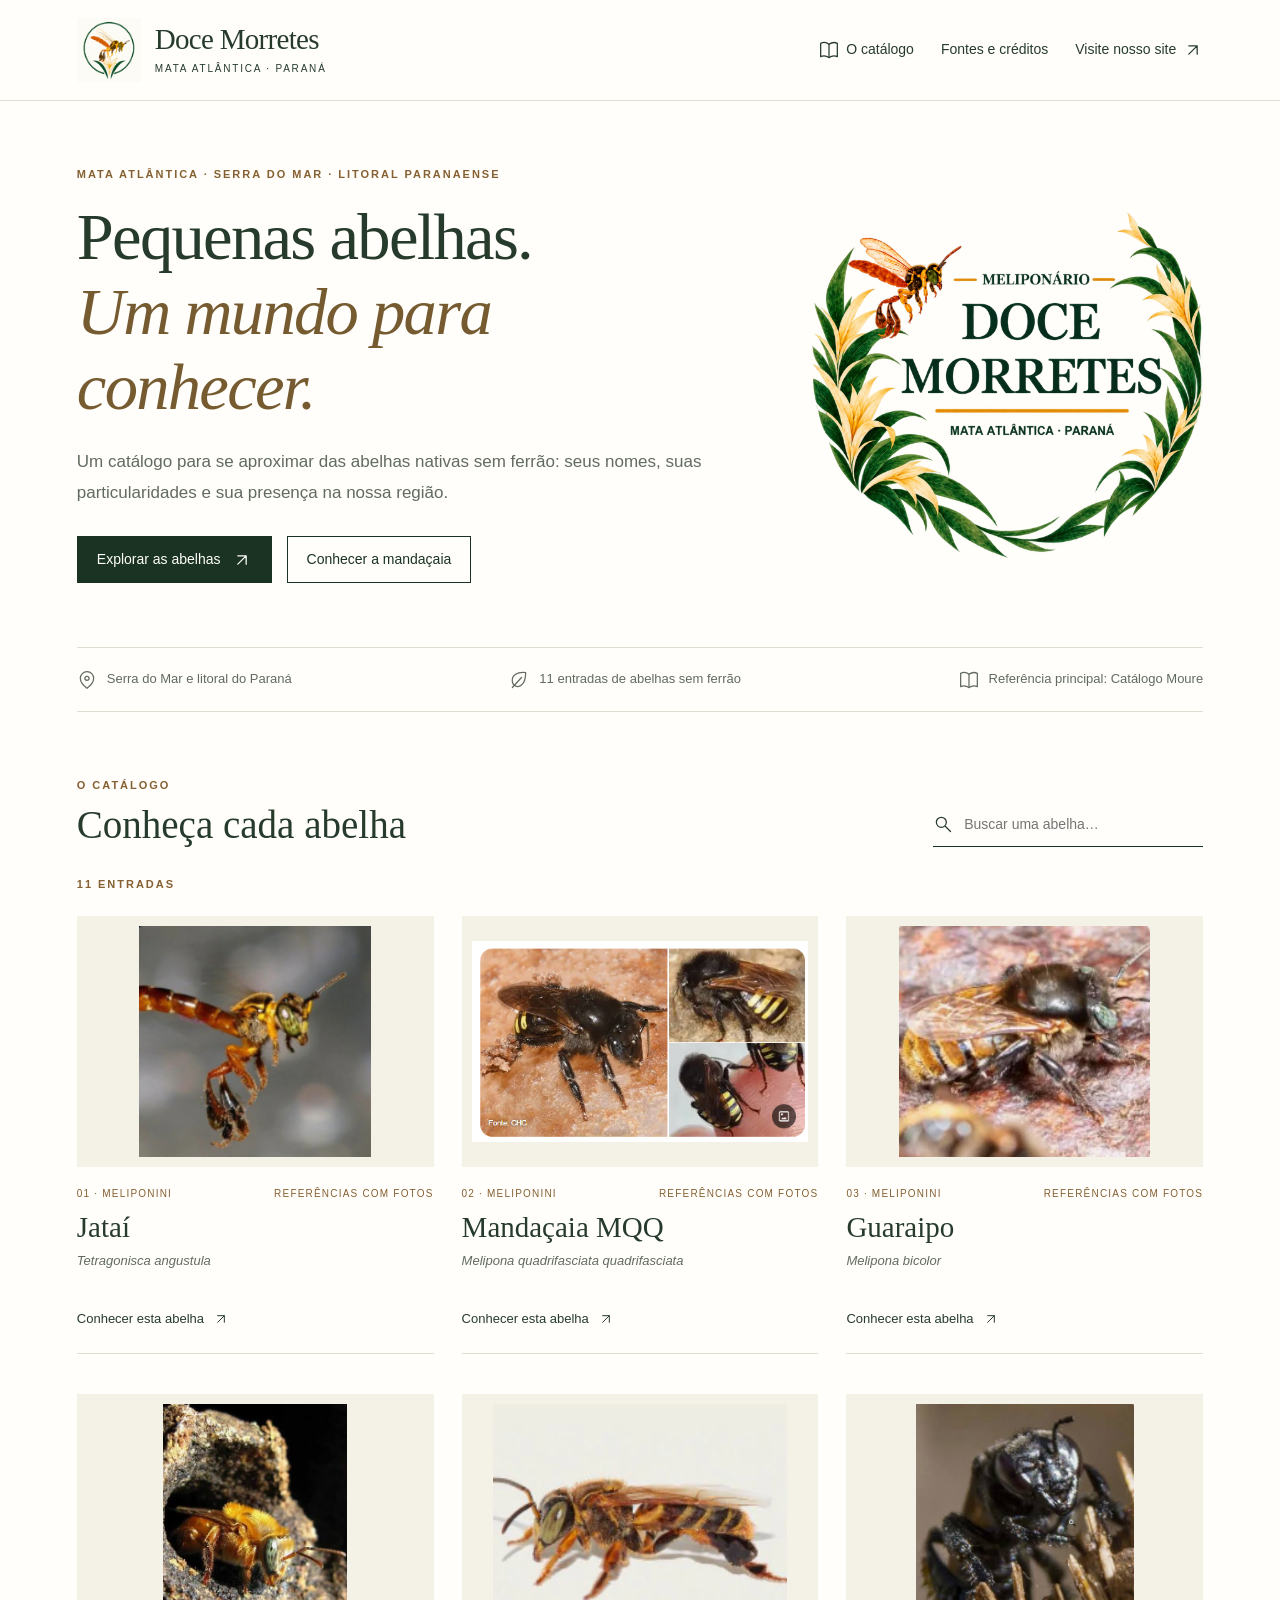
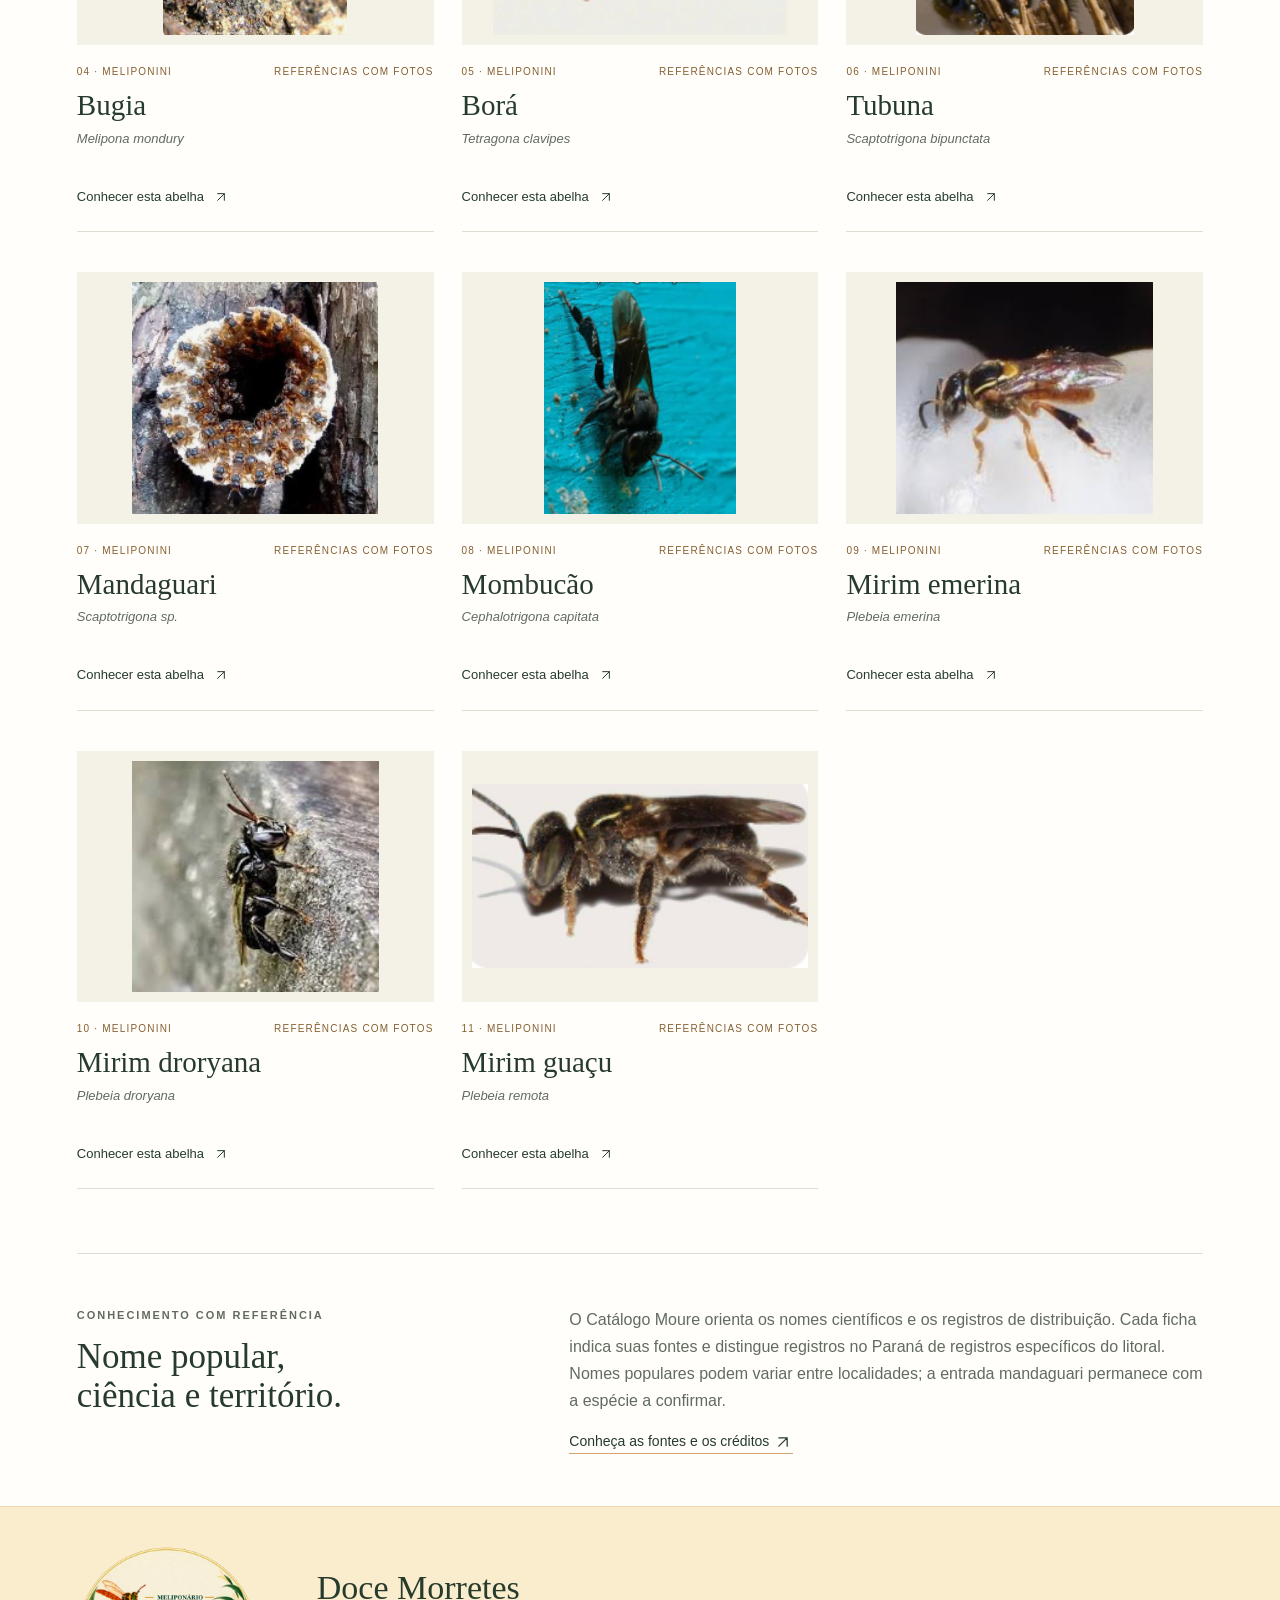
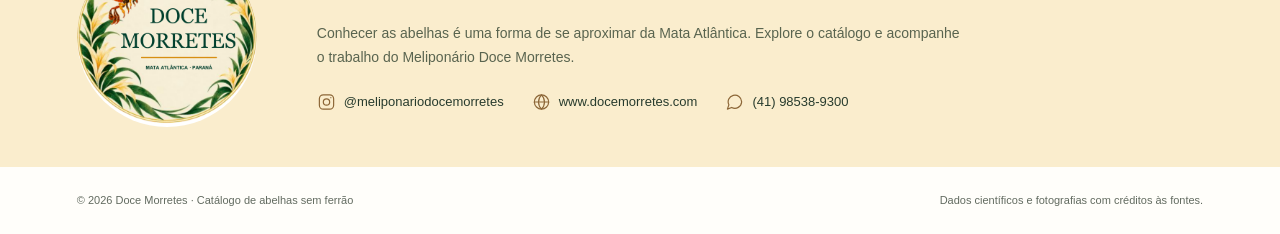
==== commit 24e52998: "Aplica logo sem fundo na abertura e selo original na navegação" ====
--- a/index.html
+++ b/index.html
@@ -1 +1 @@
-<!doctype html><html lang="pt-BR"><head><meta charset="utf-8"><meta name="viewport" content="width=device-width,initial-scale=1"><title>Catálogo de abelhas sem ferrão | Doce Morretes</title><meta name="description" content="Catálogo de abelhas sem ferrão da Mata Atlântica da Serra do Mar e litoral paranaense. Doce Morretes."><meta name="theme-color" content="#1a3322"><link rel="canonical" href="https://meliponariodocemorretes.github.io/catalogo-abelhas/index.html"><link rel="icon" type="image/png" href="assets/icone-marca.png?v=aquarela-20261027"><link rel="stylesheet" href="assets/style.css?v=aquarela-20261027"><script src="assets/site.js" defer></script></head><body><a class="skip" href="#conteudo">Ir para o conteúdo</a><header class="header"><div class="wrap header-inner"><a class="brand" href="index.html" aria-label="Doce Morretes — início do catálogo"><img src="assets/icone-marca.png?v=aquarela-20261027" width="64" height="64" alt="Ícone da marca Doce Morretes"><span class="brand-copy">Doce Morretes<small>Mata Atlântica · Paraná</small></span></a><nav class="nav" aria-label="Navegação principal"><a href="index.html#especies"><svg class="icon" viewBox="0 0 24 24" aria-hidden="true"><path d="M12 5C8 2 4 3 2 4v16c4-2 7-1 10 1 3-2 6-3 10-1V4c-4-2-7-1-10 1Z"/><path d="M12 5v16"/></svg>O catálogo</a><a href="creditos.html">Fontes e créditos</a><a href="https://www.docemorretes.com" target="_blank" rel="noopener noreferrer">Visite nosso site <svg class="icon" viewBox="0 0 24 24" aria-hidden="true"><path d="M7 17 17 7M7 7h10v10"/></svg></a></nav></div></header><main id="conteudo"><section class="wrap hero"><div><p class="eyebrow">Mata Atlântica · Serra do Mar · Litoral paranaense</p><h1>Pequenas abelhas.<br><em>Um mundo para conhecer.</em></h1><p class="lead">Um catálogo para se aproximar das abelhas nativas sem ferrão: seus nomes, suas particularidades e sua presença na nossa região.</p><div class="hero-actions"><a class="button" href="#especies">Explorar as abelhas <svg class="icon" viewBox="0 0 24 24" aria-hidden="true"><path d="M7 17 17 7M7 7h10v10"/></svg></a><a class="button secondary" href="mandacaia-mqq.html">Conhecer a mandaçaia</a></div></div><figure class="hero-brand"><img src="assets/logo-principal.png?v=aquarela-20261027" width="420" height="420" alt="Logo principal Meliponário Doce Morretes"></figure></section><div class="wrap region-strip"><span><svg class="icon" viewBox="0 0 24 24" aria-hidden="true"><path d="M20 10c0 6-8 12-8 12S4 16 4 10a8 8 0 1 1 16 0Z"/><circle cx="12" cy="10" r="2.5"/></svg>Serra do Mar e litoral do Paraná</span><span><svg class="icon" viewBox="0 0 24 24" aria-hidden="true"><path d="M20 3C9 2 3 7 4 14c1 6 8 8 12 3 4-4 4-10 4-14Z"/><path d="M4 21 15 9"/></svg>11 entradas de abelhas sem ferrão</span><span><svg class="icon" viewBox="0 0 24 24" aria-hidden="true"><path d="M12 5C8 2 4 3 2 4v16c4-2 7-1 10 1 3-2 6-3 10-1V4c-4-2-7-1-10 1Z"/><path d="M12 5v16"/></svg>Referência principal: Catálogo Moure</span></div><section class="wrap catalog" id="especies"><div class="section-heading"><div><p class="eyebrow">O catálogo</p><h2>Conheça cada abelha</h2></div><label class="search"><svg class="icon" viewBox="0 0 24 24" aria-hidden="true"><circle cx="10" cy="10" r="6"/><path d="m15 15 6 6"/></svg><input id="search-species" type="search" aria-label="Buscar por nome popular ou científico" placeholder="Buscar uma abelha…"></label></div><p id="result-count" class="eyebrow" aria-live="polite" style="margin-bottom:22px">11 entradas</p><div class="species-grid"><article class="species-card" data-species="Jataí Tetragonisca angustula"><a class="cover" href="jatai.html" aria-label="Conhecer Jataí"><img src="assets/jatai_01_detalhe.png" alt="Jataí em detalhe" loading="lazy"></a><p class="card-label"><span>01 · Meliponini</span><span>Referências com fotos</span></p><h3><a href="jatai.html">Jataí</a></h3><p class="latin"><i>Tetragonisca angustula</i></p><a class="open" href="jatai.html">Conhecer esta abelha <svg class="icon" viewBox="0 0 24 24" aria-hidden="true"><path d="M7 17 17 7M7 7h10v10"/></svg></a></article><article class="species-card" data-species="Mandaçaia MQQ Melipona quadrifasciata quadrifasciata"><a class="cover" href="mandacaia-mqq.html" aria-label="Conhecer Mandaçaia MQQ"><img src="assets/01_colagem_fonte_chc.png" alt="Referências fotográficas de mandaçaia" loading="lazy"></a><p class="card-label"><span>02 · Meliponini</span><span>Referências com fotos</span></p><h3><a href="mandacaia-mqq.html">Mandaçaia MQQ</a></h3><p class="latin"><i>Melipona quadrifasciata quadrifasciata</i></p><a class="open" href="mandacaia-mqq.html">Conhecer esta abelha <svg class="icon" viewBox="0 0 24 24" aria-hidden="true"><path d="M7 17 17 7M7 7h10v10"/></svg></a></article><article class="species-card" data-species="Guaraipo Melipona bicolor"><a class="cover" href="guaraipo.html" aria-label="Conhecer Guaraipo"><img src="assets/guaraipo_01_detalhe.png" alt="Guaraipo em detalhe" loading="lazy"></a><p class="card-label"><span>03 · Meliponini</span><span>Referências com fotos</span></p><h3><a href="guaraipo.html">Guaraipo</a></h3><p class="latin"><i>Melipona bicolor</i></p><a class="open" href="guaraipo.html">Conhecer esta abelha <svg class="icon" viewBox="0 0 24 24" aria-hidden="true"><path d="M7 17 17 7M7 7h10v10"/></svg></a></article><article class="species-card" data-species="Bugia Melipona mondury"><a class="cover" href="bugia.html" aria-label="Conhecer Bugia"><img src="assets/bugia_03_detalhe.png" alt="Bugia em detalhe" loading="lazy"></a><p class="card-label"><span>04 · Meliponini</span><span>Referências com fotos</span></p><h3><a href="bugia.html">Bugia</a></h3><p class="latin"><i>Melipona mondury</i></p><a class="open" href="bugia.html">Conhecer esta abelha <svg class="icon" viewBox="0 0 24 24" aria-hidden="true"><path d="M7 17 17 7M7 7h10v10"/></svg></a></article><article class="species-card" data-species="Borá Tetragona clavipes"><a class="cover" href="bora.html" aria-label="Conhecer Borá"><img src="assets/bora_01_vista_lateral.png" alt="Borá em vista lateral" loading="lazy"></a><p class="card-label"><span>05 · Meliponini</span><span>Referências com fotos</span></p><h3><a href="bora.html">Borá</a></h3><p class="latin"><i>Tetragona clavipes</i></p><a class="open" href="bora.html">Conhecer esta abelha <svg class="icon" viewBox="0 0 24 24" aria-hidden="true"><path d="M7 17 17 7M7 7h10v10"/></svg></a></article><article class="species-card" data-species="Tubuna Scaptotrigona bipunctata"><a class="cover" href="tubuna.html" aria-label="Conhecer Tubuna"><img src="assets/tubuna_02_detalhe.png" alt="Tubuna em detalhe" loading="lazy"></a><p class="card-label"><span>06 · Meliponini</span><span>Referências com fotos</span></p><h3><a href="tubuna.html">Tubuna</a></h3><p class="latin"><i>Scaptotrigona bipunctata</i></p><a class="open" href="tubuna.html">Conhecer esta abelha <svg class="icon" viewBox="0 0 24 24" aria-hidden="true"><path d="M7 17 17 7M7 7h10v10"/></svg></a></article><article class="species-card" data-species="Mandaguari Scaptotrigona sp."><a class="cover" href="mandaguari.html" aria-label="Conhecer Mandaguari"><img src="assets/mandaguari_01_entrada_ninho.png" alt="Entrada do ninho de mandaguari" loading="lazy"></a><p class="card-label"><span>07 · Meliponini</span><span>Referências com fotos</span></p><h3><a href="mandaguari.html">Mandaguari</a></h3><p class="latin"><i>Scaptotrigona sp.</i></p><a class="open" href="mandaguari.html">Conhecer esta abelha <svg class="icon" viewBox="0 0 24 24" aria-hidden="true"><path d="M7 17 17 7M7 7h10v10"/></svg></a></article><article class="species-card" data-species="Mombucão Cephalotrigona capitata"><a class="cover" href="mombucao.html" aria-label="Conhecer Mombucão"><img src="assets/mombucao_01_detalhe.png" alt="Mombucão em detalhe" loading="lazy"></a><p class="card-label"><span>08 · Meliponini</span><span>Referências com fotos</span></p><h3><a href="mombucao.html">Mombucão</a></h3><p class="latin"><i>Cephalotrigona capitata</i></p><a class="open" href="mombucao.html">Conhecer esta abelha <svg class="icon" viewBox="0 0 24 24" aria-hidden="true"><path d="M7 17 17 7M7 7h10v10"/></svg></a></article><article class="species-card" data-species="Mirim emerina Plebeia emerina"><a class="cover" href="mirim-emerina.html" aria-label="Conhecer Mirim emerina"><img src="assets/mirim_emerina_01_detalhe.png" alt="Mirim-emerina em detalhe" loading="lazy"></a><p class="card-label"><span>09 · Meliponini</span><span>Referências com fotos</span></p><h3><a href="mirim-emerina.html">Mirim emerina</a></h3><p class="latin"><i>Plebeia emerina</i></p><a class="open" href="mirim-emerina.html">Conhecer esta abelha <svg class="icon" viewBox="0 0 24 24" aria-hidden="true"><path d="M7 17 17 7M7 7h10v10"/></svg></a></article><article class="species-card" data-species="Mirim droryana Plebeia droryana"><a class="cover" href="mirim-droryana.html" aria-label="Conhecer Mirim droryana"><img src="assets/mirim_droryana_01_detalhe.png" alt="Mirim-droryana em detalhe" loading="lazy"></a><p class="card-label"><span>10 · Meliponini</span><span>Referências com fotos</span></p><h3><a href="mirim-droryana.html">Mirim droryana</a></h3><p class="latin"><i>Plebeia droryana</i></p><a class="open" href="mirim-droryana.html">Conhecer esta abelha <svg class="icon" viewBox="0 0 24 24" aria-hidden="true"><path d="M7 17 17 7M7 7h10v10"/></svg></a></article><article class="species-card" data-species="Mirim guaçu Plebeia remota"><a class="cover" href="mirim-guacu.html" aria-label="Conhecer Mirim guaçu"><img src="assets/mirim_guacu_02_detalhe.png" alt="Mirim-guaçu em vista lateral" loading="lazy"></a><p class="card-label"><span>11 · Meliponini</span><span>Referências com fotos</span></p><h3><a href="mirim-guacu.html">Mirim guaçu</a></h3><p class="latin"><i>Plebeia remota</i></p><a class="open" href="mirim-guacu.html">Conhecer esta abelha <svg class="icon" viewBox="0 0 24 24" aria-hidden="true"><path d="M7 17 17 7M7 7h10v10"/></svg></a></article></div><p id="no-results" class="empty-search" hidden>Nenhuma abelha encontrada. Tente outro nome popular ou científico.</p></section><section class="wrap method"><div><p class="eyebrow">Conhecimento com referência</p><h2>Nome popular,<br>ciência e território.</h2></div><div><p>O Catálogo Moure orienta os nomes científicos e os registros de distribuição. Cada ficha indica suas fontes e distingue registros no Paraná de registros específicos do litoral. Nomes populares podem variar entre localidades; a entrada mandaguari permanece com a espécie a confirmar.</p><a href="creditos.html">Conheça as fontes e os créditos <svg class="icon" viewBox="0 0 24 24" aria-hidden="true"><path d="M7 17 17 7M7 7h10v10"/></svg></a></div></section></main><section class="sponsor" aria-label="Doce Morretes"><div class="wrap sponsor-inner"><a href="https://www.docemorretes.com" target="_blank" rel="noopener noreferrer"><img class="sponsor-logo" src="assets/logo-principal.png?v=aquarela-20261027" width="180" height="180" alt="Meliponário Doce Morretes — logo principal"></a><div><h2>Doce Morretes</h2><p>Conhecer as abelhas é uma forma de se aproximar da Mata Atlântica. Explore o catálogo e acompanhe o trabalho do Meliponário Doce Morretes.</p><div class="contacts"><a href="https://www.instagram.com/meliponariodocemorretes/" target="_blank" rel="noopener noreferrer"><svg class="icon" viewBox="0 0 24 24" aria-hidden="true"><rect x="3" y="3" width="18" height="18" rx="5"/><circle cx="12" cy="12" r="4"/><path d="M17.5 6.5h.01"/></svg>@meliponariodocemorretes</a><a href="https://www.docemorretes.com" target="_blank" rel="noopener noreferrer"><svg class="icon" viewBox="0 0 24 24" aria-hidden="true"><circle cx="12" cy="12" r="9"/><path d="M3 12h18M12 3c-5 5-5 13 0 18 5-5 5-13 0-18Z"/></svg>www.docemorretes.com</a><a href="https://wa.me/5541985389300" target="_blank" rel="noopener noreferrer"><svg class="icon" viewBox="0 0 24 24" aria-hidden="true"><path d="M21 11.5a8.5 8.5 0 0 1-12.6 7.4L3 21l1.9-5.4A8.5 8.5 0 1 1 21 11.5Z"/></svg>(41) 98538-9300</a></div></div></div></section><footer class="wrap footer"><span>© 2026 Doce Morretes · Catálogo de abelhas sem ferrão</span><a href="creditos.html">Dados científicos e fotografias com créditos às fontes.</a></footer></body></html>+<!doctype html><html lang="pt-BR"><head><meta charset="utf-8"><meta name="viewport" content="width=device-width,initial-scale=1"><title>Catálogo de abelhas sem ferrão | Doce Morretes</title><meta name="description" content="Catálogo de abelhas sem ferrão da Mata Atlântica da Serra do Mar e litoral paranaense. Doce Morretes."><meta name="theme-color" content="#1a3322"><link rel="canonical" href="https://meliponariodocemorretes.github.io/catalogo-abelhas/index.html"><link rel="icon" type="image/png" href="assets/icone-marca.png?v=selo-original-20261028"><link rel="stylesheet" href="assets/style.css?v=transparente-20261028"><script src="assets/site.js" defer></script></head><body><a class="skip" href="#conteudo">Ir para o conteúdo</a><header class="header"><div class="wrap header-inner"><a class="brand" href="index.html" aria-label="Doce Morretes — início do catálogo"><img src="assets/icone-marca.png?v=selo-original-20261028" width="64" height="64" alt="Ícone da marca Doce Morretes"><span class="brand-copy">Doce Morretes<small>Mata Atlântica · Paraná</small></span></a><nav class="nav" aria-label="Navegação principal"><a href="index.html#especies"><svg class="icon" viewBox="0 0 24 24" aria-hidden="true"><path d="M12 5C8 2 4 3 2 4v16c4-2 7-1 10 1 3-2 6-3 10-1V4c-4-2-7-1-10 1Z"/><path d="M12 5v16"/></svg>O catálogo</a><a href="creditos.html">Fontes e créditos</a><a href="https://www.docemorretes.com" target="_blank" rel="noopener noreferrer">Visite nosso site <svg class="icon" viewBox="0 0 24 24" aria-hidden="true"><path d="M7 17 17 7M7 7h10v10"/></svg></a></nav></div></header><main id="conteudo"><section class="wrap hero"><div><p class="eyebrow">Mata Atlântica · Serra do Mar · Litoral paranaense</p><h1>Pequenas abelhas.<br><em>Um mundo para conhecer.</em></h1><p class="lead">Um catálogo para se aproximar das abelhas nativas sem ferrão: seus nomes, suas particularidades e sua presença na nossa região.</p><div class="hero-actions"><a class="button" href="#especies">Explorar as abelhas <svg class="icon" viewBox="0 0 24 24" aria-hidden="true"><path d="M7 17 17 7M7 7h10v10"/></svg></a><a class="button secondary" href="mandacaia-mqq.html">Conhecer a mandaçaia</a></div></div><figure class="hero-brand"><img src="assets/logo-abertura-transparente.png?v=20261028" width="1254" height="1254" alt="Logo em aquarela Meliponário Doce Morretes, sem fundo"></figure></section><div class="wrap region-strip"><span><svg class="icon" viewBox="0 0 24 24" aria-hidden="true"><path d="M20 10c0 6-8 12-8 12S4 16 4 10a8 8 0 1 1 16 0Z"/><circle cx="12" cy="10" r="2.5"/></svg>Serra do Mar e litoral do Paraná</span><span><svg class="icon" viewBox="0 0 24 24" aria-hidden="true"><path d="M20 3C9 2 3 7 4 14c1 6 8 8 12 3 4-4 4-10 4-14Z"/><path d="M4 21 15 9"/></svg>11 entradas de abelhas sem ferrão</span><span><svg class="icon" viewBox="0 0 24 24" aria-hidden="true"><path d="M12 5C8 2 4 3 2 4v16c4-2 7-1 10 1 3-2 6-3 10-1V4c-4-2-7-1-10 1Z"/><path d="M12 5v16"/></svg>Referência principal: Catálogo Moure</span></div><section class="wrap catalog" id="especies"><div class="section-heading"><div><p class="eyebrow">O catálogo</p><h2>Conheça cada abelha</h2></div><label class="search"><svg class="icon" viewBox="0 0 24 24" aria-hidden="true"><circle cx="10" cy="10" r="6"/><path d="m15 15 6 6"/></svg><input id="search-species" type="search" aria-label="Buscar por nome popular ou científico" placeholder="Buscar uma abelha…"></label></div><p id="result-count" class="eyebrow" aria-live="polite" style="margin-bottom:22px">11 entradas</p><div class="species-grid"><article class="species-card" data-species="Jataí Tetragonisca angustula"><a class="cover" href="jatai.html" aria-label="Conhecer Jataí"><img src="assets/jatai_01_detalhe.png" alt="Jataí em detalhe" loading="lazy"></a><p class="card-label"><span>01 · Meliponini</span><span>Referências com fotos</span></p><h3><a href="jatai.html">Jataí</a></h3><p class="latin"><i>Tetragonisca angustula</i></p><a class="open" href="jatai.html">Conhecer esta abelha <svg class="icon" viewBox="0 0 24 24" aria-hidden="true"><path d="M7 17 17 7M7 7h10v10"/></svg></a></article><article class="species-card" data-species="Mandaçaia MQQ Melipona quadrifasciata quadrifasciata"><a class="cover" href="mandacaia-mqq.html" aria-label="Conhecer Mandaçaia MQQ"><img src="assets/01_colagem_fonte_chc.png" alt="Referências fotográficas de mandaçaia" loading="lazy"></a><p class="card-label"><span>02 · Meliponini</span><span>Referências com fotos</span></p><h3><a href="mandacaia-mqq.html">Mandaçaia MQQ</a></h3><p class="latin"><i>Melipona quadrifasciata quadrifasciata</i></p><a class="open" href="mandacaia-mqq.html">Conhecer esta abelha <svg class="icon" viewBox="0 0 24 24" aria-hidden="true"><path d="M7 17 17 7M7 7h10v10"/></svg></a></article><article class="species-card" data-species="Guaraipo Melipona bicolor"><a class="cover" href="guaraipo.html" aria-label="Conhecer Guaraipo"><img src="assets/guaraipo_01_detalhe.png" alt="Guaraipo em detalhe" loading="lazy"></a><p class="card-label"><span>03 · Meliponini</span><span>Referências com fotos</span></p><h3><a href="guaraipo.html">Guaraipo</a></h3><p class="latin"><i>Melipona bicolor</i></p><a class="open" href="guaraipo.html">Conhecer esta abelha <svg class="icon" viewBox="0 0 24 24" aria-hidden="true"><path d="M7 17 17 7M7 7h10v10"/></svg></a></article><article class="species-card" data-species="Bugia Melipona mondury"><a class="cover" href="bugia.html" aria-label="Conhecer Bugia"><img src="assets/bugia_03_detalhe.png" alt="Bugia em detalhe" loading="lazy"></a><p class="card-label"><span>04 · Meliponini</span><span>Referências com fotos</span></p><h3><a href="bugia.html">Bugia</a></h3><p class="latin"><i>Melipona mondury</i></p><a class="open" href="bugia.html">Conhecer esta abelha <svg class="icon" viewBox="0 0 24 24" aria-hidden="true"><path d="M7 17 17 7M7 7h10v10"/></svg></a></article><article class="species-card" data-species="Borá Tetragona clavipes"><a class="cover" href="bora.html" aria-label="Conhecer Borá"><img src="assets/bora_01_vista_lateral.png" alt="Borá em vista lateral" loading="lazy"></a><p class="card-label"><span>05 · Meliponini</span><span>Referências com fotos</span></p><h3><a href="bora.html">Borá</a></h3><p class="latin"><i>Tetragona clavipes</i></p><a class="open" href="bora.html">Conhecer esta abelha <svg class="icon" viewBox="0 0 24 24" aria-hidden="true"><path d="M7 17 17 7M7 7h10v10"/></svg></a></article><article class="species-card" data-species="Tubuna Scaptotrigona bipunctata"><a class="cover" href="tubuna.html" aria-label="Conhecer Tubuna"><img src="assets/tubuna_02_detalhe.png" alt="Tubuna em detalhe" loading="lazy"></a><p class="card-label"><span>06 · Meliponini</span><span>Referências com fotos</span></p><h3><a href="tubuna.html">Tubuna</a></h3><p class="latin"><i>Scaptotrigona bipunctata</i></p><a class="open" href="tubuna.html">Conhecer esta abelha <svg class="icon" viewBox="0 0 24 24" aria-hidden="true"><path d="M7 17 17 7M7 7h10v10"/></svg></a></article><article class="species-card" data-species="Mandaguari Scaptotrigona sp."><a class="cover" href="mandaguari.html" aria-label="Conhecer Mandaguari"><img src="assets/mandaguari_01_entrada_ninho.png" alt="Entrada do ninho de mandaguari" loading="lazy"></a><p class="card-label"><span>07 · Meliponini</span><span>Referências com fotos</span></p><h3><a href="mandaguari.html">Mandaguari</a></h3><p class="latin"><i>Scaptotrigona sp.</i></p><a class="open" href="mandaguari.html">Conhecer esta abelha <svg class="icon" viewBox="0 0 24 24" aria-hidden="true"><path d="M7 17 17 7M7 7h10v10"/></svg></a></article><article class="species-card" data-species="Mombucão Cephalotrigona capitata"><a class="cover" href="mombucao.html" aria-label="Conhecer Mombucão"><img src="assets/mombucao_01_detalhe.png" alt="Mombucão em detalhe" loading="lazy"></a><p class="card-label"><span>08 · Meliponini</span><span>Referências com fotos</span></p><h3><a href="mombucao.html">Mombucão</a></h3><p class="latin"><i>Cephalotrigona capitata</i></p><a class="open" href="mombucao.html">Conhecer esta abelha <svg class="icon" viewBox="0 0 24 24" aria-hidden="true"><path d="M7 17 17 7M7 7h10v10"/></svg></a></article><article class="species-card" data-species="Mirim emerina Plebeia emerina"><a class="cover" href="mirim-emerina.html" aria-label="Conhecer Mirim emerina"><img src="assets/mirim_emerina_01_detalhe.png" alt="Mirim-emerina em detalhe" loading="lazy"></a><p class="card-label"><span>09 · Meliponini</span><span>Referências com fotos</span></p><h3><a href="mirim-emerina.html">Mirim emerina</a></h3><p class="latin"><i>Plebeia emerina</i></p><a class="open" href="mirim-emerina.html">Conhecer esta abelha <svg class="icon" viewBox="0 0 24 24" aria-hidden="true"><path d="M7 17 17 7M7 7h10v10"/></svg></a></article><article class="species-card" data-species="Mirim droryana Plebeia droryana"><a class="cover" href="mirim-droryana.html" aria-label="Conhecer Mirim droryana"><img src="assets/mirim_droryana_01_detalhe.png" alt="Mirim-droryana em detalhe" loading="lazy"></a><p class="card-label"><span>10 · Meliponini</span><span>Referências com fotos</span></p><h3><a href="mirim-droryana.html">Mirim droryana</a></h3><p class="latin"><i>Plebeia droryana</i></p><a class="open" href="mirim-droryana.html">Conhecer esta abelha <svg class="icon" viewBox="0 0 24 24" aria-hidden="true"><path d="M7 17 17 7M7 7h10v10"/></svg></a></article><article class="species-card" data-species="Mirim guaçu Plebeia remota"><a class="cover" href="mirim-guacu.html" aria-label="Conhecer Mirim guaçu"><img src="assets/mirim_guacu_02_detalhe.png" alt="Mirim-guaçu em vista lateral" loading="lazy"></a><p class="card-label"><span>11 · Meliponini</span><span>Referências com fotos</span></p><h3><a href="mirim-guacu.html">Mirim guaçu</a></h3><p class="latin"><i>Plebeia remota</i></p><a class="open" href="mirim-guacu.html">Conhecer esta abelha <svg class="icon" viewBox="0 0 24 24" aria-hidden="true"><path d="M7 17 17 7M7 7h10v10"/></svg></a></article></div><p id="no-results" class="empty-search" hidden>Nenhuma abelha encontrada. Tente outro nome popular ou científico.</p></section><section class="wrap method"><div><p class="eyebrow">Conhecimento com referência</p><h2>Nome popular,<br>ciência e território.</h2></div><div><p>O Catálogo Moure orienta os nomes científicos e os registros de distribuição. Cada ficha indica suas fontes e distingue registros no Paraná de registros específicos do litoral. Nomes populares podem variar entre localidades; a entrada mandaguari permanece com a espécie a confirmar.</p><a href="creditos.html">Conheça as fontes e os créditos <svg class="icon" viewBox="0 0 24 24" aria-hidden="true"><path d="M7 17 17 7M7 7h10v10"/></svg></a></div></section></main><section class="sponsor" aria-label="Doce Morretes"><div class="wrap sponsor-inner"><a href="https://www.docemorretes.com" target="_blank" rel="noopener noreferrer"><img class="sponsor-logo" src="assets/logo-principal.png?v=aquarela-20261027" width="180" height="180" alt="Meliponário Doce Morretes — logo principal"></a><div><h2>Doce Morretes</h2><p>Conhecer as abelhas é uma forma de se aproximar da Mata Atlântica. Explore o catálogo e acompanhe o trabalho do Meliponário Doce Morretes.</p><div class="contacts"><a href="https://www.instagram.com/meliponariodocemorretes/" target="_blank" rel="noopener noreferrer"><svg class="icon" viewBox="0 0 24 24" aria-hidden="true"><rect x="3" y="3" width="18" height="18" rx="5"/><circle cx="12" cy="12" r="4"/><path d="M17.5 6.5h.01"/></svg>@meliponariodocemorretes</a><a href="https://www.docemorretes.com" target="_blank" rel="noopener noreferrer"><svg class="icon" viewBox="0 0 24 24" aria-hidden="true"><circle cx="12" cy="12" r="9"/><path d="M3 12h18M12 3c-5 5-5 13 0 18 5-5 5-13 0-18Z"/></svg>www.docemorretes.com</a><a href="https://wa.me/5541985389300" target="_blank" rel="noopener noreferrer"><svg class="icon" viewBox="0 0 24 24" aria-hidden="true"><path d="M21 11.5a8.5 8.5 0 0 1-12.6 7.4L3 21l1.9-5.4A8.5 8.5 0 1 1 21 11.5Z"/></svg>(41) 98538-9300</a></div></div></div></section><footer class="wrap footer"><span>© 2026 Doce Morretes · Catálogo de abelhas sem ferrão</span><a href="creditos.html">Dados científicos e fotografias com créditos às fontes.</a></footer></body></html>
--- a/assets/style.css
+++ b/assets/style.css
@@ -1,4 +1,4 @@
-:root{--green:#1a3322;--gold:#d4a373;--cream:#faedcd;--paper:#fffefa;--text:#273b2d;--muted:#626b60;--line:#dedfd3;--serif:Georgia,'Times New Roman',serif;--sans:'Segoe UI',Arial,sans-serif}*{box-sizing:border-box}html{scroll-behavior:smooth;scroll-padding-top:32px}body{margin:0;background:var(--paper);color:var(--text);font:16px/1.7 var(--sans);-webkit-font-smoothing:antialiased}a{color:inherit;text-decoration:none}a:hover{text-decoration:underline;text-underline-offset:5px}button,input{font:inherit}button{cursor:pointer}a:focus-visible,button:focus-visible,input:focus-visible,summary:focus-visible{outline:3px solid #9a6a29;outline-offset:5px}h1,h2,h3{font-family:var(--serif);font-weight:400;line-height:1.13;margin:0}p,figure{margin:0}img{max-width:100%}.wrap{width:min(1200px,88%);margin:auto}.skip{position:absolute;top:-80px;left:16px;z-index:100;background:white;padding:12px}.skip:focus{top:10px}.offering{background:var(--green);color:var(--cream);font-size:12px;letter-spacing:.12em;text-align:center;padding:9px 15px}.offering strong{font-weight:600}.header{border-bottom:1px solid var(--line)}.header-inner{display:flex;justify-content:space-between;align-items:center;gap:24px;padding-block:18px}.brand{display:flex;align-items:center;gap:14px}.brand img{width:64px;height:64px;object-fit:contain;border-radius:50%}.brand-copy{font:29px/1.05 var(--serif);letter-spacing:-.7px}.brand-copy small{display:block;margin-top:7px;font:10px/1.4 var(--sans);letter-spacing:.18em;text-transform:uppercase}.nav{display:flex;gap:27px;font-size:14px;align-items:center}.nav a{display:flex;gap:7px;align-items:center}.icon{width:20px;height:20px;display:inline-block;vertical-align:middle;fill:none;stroke:currentColor;stroke-width:1.5;stroke-linecap:round;stroke-linejoin:round;flex-shrink:0}.eyebrow{font-size:11px;letter-spacing:.18em;text-transform:uppercase;color:#866032;font-weight:600}.hero{display:grid;grid-template-columns:1.25fr .75fr;gap:80px;align-items:center;padding-block:64px}.hero h1{font-size:clamp(42px,5.2vw,72px);letter-spacing:-1.7px;margin:15px 0 23px}.hero h1 em{color:#765b31;font-weight:400}.hero .lead{color:var(--muted);max-width:630px;font-size:17px;line-height:1.8}.hero-brand{padding:0;background:transparent;border:0;position:relative}.hero-brand>img{display:block;width:100%;border-radius:50%}.hero-brand figcaption{text-align:center;font-size:11px;letter-spacing:.12em;text-transform:uppercase;padding:12px 0 2px}.hero-actions{display:flex;gap:15px;margin-top:28px;flex-wrap:wrap}.button{display:inline-flex;justify-content:center;align-items:center;gap:11px;border:1px solid var(--green);background:var(--green);color:var(--paper);padding:12px 19px;font-size:14px;line-height:1.5;transition:background .2s}.button:hover{background:#2d4b36;text-decoration:none}.button.secondary{background:transparent;color:var(--green)}.button.secondary:hover{background:var(--cream)}.region-strip{border-block:1px solid var(--line);display:flex;justify-content:space-between;gap:25px;padding:20px 0;font-size:13px;color:var(--muted)}.region-strip span{display:flex;gap:10px;align-items:center}.catalog{padding-block:64px}.section-heading{display:flex;align-items:end;justify-content:space-between;gap:25px;margin-bottom:28px}.section-heading h2{font-size:39px;margin-top:9px}.search{display:flex;align-items:center;gap:9px;border-bottom:1px solid var(--green);padding:9px 0;min-width:270px}.search input{background:transparent;border:0;min-width:0;width:100%;font-size:14px;color:var(--green)}.search input:focus{outline:0}.species-grid{display:grid;grid-template-columns:repeat(3,minmax(0,1fr));gap:40px 28px}.species-card{border-bottom:1px solid var(--line);padding-bottom:22px}.species-card .cover{display:block;background:#f4f1e7;aspect-ratio:1.42;overflow:hidden;margin-bottom:18px}.species-card .cover>img{width:100%;height:100%;object-fit:contain;padding:10px}.species-card .card-label{display:flex;align-items:center;justify-content:space-between;gap:16px;font-size:10px;letter-spacing:.12em;color:#866032;text-transform:uppercase}.species-card h3{font-size:29px;margin:9px 0 7px}.species-card .latin{font-size:13px;color:var(--muted);line-height:1.5;min-height:40px}.species-card .open{display:inline-flex;gap:9px;align-items:center;margin-top:17px;font-size:13px}.species-card .open .icon{width:16px}.placeholder{display:flex;flex-direction:column;align-items:center;justify-content:center;height:100%;min-height:170px;padding:25px;text-align:center;color:#65705c;background:#f4f1e7;gap:10px}.placeholder .icon{width:34px;height:34px;color:#aa8658;stroke-width:1.1}.placeholder strong{font-weight:400;font-size:14px}.placeholder small{font-size:11px;color:#777b70}.empty-search{padding:35px 0;color:var(--muted)}.method{padding:52px 0;border-top:1px solid var(--line);display:grid;grid-template-columns:.8fr 1.2fr;gap:70px}.method h2{font-size:35px;margin-top:12px}.method p{color:var(--muted);max-width:700px}.method a{display:inline-block;border-bottom:1px solid var(--gold);margin-top:15px;font-size:14px}.sponsor{background:var(--cream);border-top:1px solid #d4a37355;padding:40px 0}.sponsor-inner{display:grid;grid-template-columns:190px 1fr;gap:50px;align-items:center}.sponsor-logo{width:180px;border-radius:50%;display:block}.sponsor h2{font-size:34px;margin:8px 0 14px}.sponsor p{font-size:14px;max-width:650px;color:#59644f}.contacts{display:flex;gap:12px 28px;flex-wrap:wrap;margin-top:22px}.contacts a{display:inline-flex;align-items:center;gap:8px;font-size:13px}.contacts .icon{color:#8c6637;width:19px}.footer{padding:24px 0;display:flex;justify-content:space-between;gap:18px;font-size:11px;color:var(--muted)}.breadcrumbs{display:flex;align-items:center;gap:9px;color:var(--muted);font-size:12px;padding-top:28px;flex-wrap:wrap}.breadcrumbs .icon{width:12px}.species-title{padding:27px 0 33px;display:flex;justify-content:space-between;align-items:end;gap:30px}.species-title h1{font-size:clamp(44px,5vw,66px);margin:10px 0 13px;letter-spacing:-1.5px}.scientific{font-size:18px;color:#5e6756;line-height:1.65}.authority{font-size:13px;display:block;font-style:normal;color:var(--muted)}.entry-number{font:76px/1 var(--serif);color:#d1c2a8}.species-layout{display:grid;grid-template-columns:1fr 1fr;gap:65px;align-items:start;padding-bottom:45px}.photo-main{background:#f4f1e7;min-height:330px;display:grid;place-items:center;position:relative}.photo-main>.placeholder{min-height:360px;width:100%}.photo-main img{width:100%;max-height:400px;object-fit:contain;display:block;padding:20px}.photo-main button{background:none;border:0;padding:0;width:100%;color:inherit}.photo-main .expand{position:absolute;bottom:10px;right:10px;background:#fffefae8;padding:5px 9px;font-size:11px;display:flex;align-items:center;gap:5px}.photo-caption{font-size:11px;line-height:1.65;color:var(--muted);padding:12px 0 20px}.photo-caption a{text-decoration:underline}.fact{padding:24px 0;border-top:1px solid var(--line)}.fact:first-child{padding-top:0;border:0}.fact h2{font-size:27px;margin:8px 0 14px}.fact p{font-size:15px;line-height:1.85;color:#56604e}.fact .eyebrow{font-size:10px}.gallery-title{font-size:27px;margin-bottom:19px}.gallery{display:grid;grid-template-columns:repeat(3,minmax(0,1fr));gap:16px}.gallery button{width:100%;height:150px;background:#f4f1e7;border:0;padding:10px;display:block}.gallery img{width:100%;height:100%;object-fit:contain}.gallery figcaption{font-size:10px;color:var(--muted);line-height:1.7;margin-top:9px}.gallery .placeholder{min-height:150px;font-size:12px;padding:10px}.gallery .placeholder strong{font-size:12px}.source-section{padding:32px 0;border-top:1px solid var(--line)}.source-section h2{font-size:27px;margin-bottom:17px}.source-list{list-style:none;margin:0;padding:0;display:flex;flex-wrap:wrap;gap:10px 25px}.source-list a{display:inline-flex;align-items:center;gap:7px;font-size:13px;border-bottom:1px solid var(--gold)}.source-list .icon{width:14px}.source-note{font-size:12px;color:var(--muted);max-width:900px;margin-top:20px;line-height:1.8}.entry-nav{border-top:1px solid var(--line);padding:24px 0 45px;display:grid;grid-template-columns:1fr auto 1fr;gap:18px;align-items:center;font-size:13px}.entry-nav a{display:flex;align-items:center;gap:9px}.entry-nav a:last-child{justify-content:end;text-align:right}.entry-nav .all{border:1px solid var(--line);padding:10px 16px}.content-page{max-width:880px;padding-block:38px 65px}.content-page h1{font-size:54px;margin:12px 0 25px}.content-page h2{font-size:30px;margin:35px 0 16px}.content-page p{margin:15px 0;color:#56604e}.content-page li{margin-bottom:17px;overflow-wrap:anywhere}.credit-item{padding:24px 0;border-top:1px solid var(--line)}.credit-item h3{font-size:24px}.credit-item p{font-size:14px}.credit-item a{text-decoration:underline;font-size:13px}.content-page .brand-details{background:#faedcd77;padding:25px;margin-top:32px}.viewer{max-width:min(1000px,92vw);max-height:90vh;border:1px solid var(--line);background:var(--paper);padding:22px}.viewer::backdrop{background:#14251de8}.viewer img{display:block;max-width:100%;max-height:72vh;object-fit:contain;margin:auto}.viewer .viewer-close{display:block;margin:0 0 15px auto;border:1px solid var(--green);background:transparent;padding:7px 14px;color:var(--green)}.viewer p{font-size:12px;color:var(--muted);margin-top:16px}.print-button{border:1px solid var(--line);background:transparent;padding:9px 12px;font-size:12px;display:flex;gap:7px;align-items:center;color:var(--green)}[hidden]{display:none!important}
+:root{--green:#1a3322;--gold:#d4a373;--cream:#faedcd;--paper:#fffefa;--text:#273b2d;--muted:#626b60;--line:#dedfd3;--serif:Georgia,'Times New Roman',serif;--sans:'Segoe UI',Arial,sans-serif}*{box-sizing:border-box}html{scroll-behavior:smooth;scroll-padding-top:32px}body{margin:0;background:var(--paper);color:var(--text);font:16px/1.7 var(--sans);-webkit-font-smoothing:antialiased}a{color:inherit;text-decoration:none}a:hover{text-decoration:underline;text-underline-offset:5px}button,input{font:inherit}button{cursor:pointer}a:focus-visible,button:focus-visible,input:focus-visible,summary:focus-visible{outline:3px solid #9a6a29;outline-offset:5px}h1,h2,h3{font-family:var(--serif);font-weight:400;line-height:1.13;margin:0}p,figure{margin:0}img{max-width:100%}.wrap{width:min(1200px,88%);margin:auto}.skip{position:absolute;top:-80px;left:16px;z-index:100;background:white;padding:12px}.skip:focus{top:10px}.offering{background:var(--green);color:var(--cream);font-size:12px;letter-spacing:.12em;text-align:center;padding:9px 15px}.offering strong{font-weight:600}.header{border-bottom:1px solid var(--line)}.header-inner{display:flex;justify-content:space-between;align-items:center;gap:24px;padding-block:18px}.brand{display:flex;align-items:center;gap:14px}.brand img{width:64px;height:64px;object-fit:contain;mix-blend-mode:multiply}.brand-copy{font:29px/1.05 var(--serif);letter-spacing:-.7px}.brand-copy small{display:block;margin-top:7px;font:10px/1.4 var(--sans);letter-spacing:.18em;text-transform:uppercase}.nav{display:flex;gap:27px;font-size:14px;align-items:center}.nav a{display:flex;gap:7px;align-items:center}.icon{width:20px;height:20px;display:inline-block;vertical-align:middle;fill:none;stroke:currentColor;stroke-width:1.5;stroke-linecap:round;stroke-linejoin:round;flex-shrink:0}.eyebrow{font-size:11px;letter-spacing:.18em;text-transform:uppercase;color:#866032;font-weight:600}.hero{display:grid;grid-template-columns:1.25fr .75fr;gap:80px;align-items:center;padding-block:64px}.hero h1{font-size:clamp(42px,5.2vw,72px);letter-spacing:-1.7px;margin:15px 0 23px}.hero h1 em{color:#765b31;font-weight:400}.hero .lead{color:var(--muted);max-width:630px;font-size:17px;line-height:1.8}.hero-brand{padding:0;background:transparent;border:0;position:relative}.hero-brand>img{display:block;width:100%;height:auto}.hero-brand figcaption{text-align:center;font-size:11px;letter-spacing:.12em;text-transform:uppercase;padding:12px 0 2px}.hero-actions{display:flex;gap:15px;margin-top:28px;flex-wrap:wrap}.button{display:inline-flex;justify-content:center;align-items:center;gap:11px;border:1px solid var(--green);background:var(--green);color:var(--paper);padding:12px 19px;font-size:14px;line-height:1.5;transition:background .2s}.button:hover{background:#2d4b36;text-decoration:none}.button.secondary{background:transparent;color:var(--green)}.button.secondary:hover{background:var(--cream)}.region-strip{border-block:1px solid var(--line);display:flex;justify-content:space-between;gap:25px;padding:20px 0;font-size:13px;color:var(--muted)}.region-strip span{display:flex;gap:10px;align-items:center}.catalog{padding-block:64px}.section-heading{display:flex;align-items:end;justify-content:space-between;gap:25px;margin-bottom:28px}.section-heading h2{font-size:39px;margin-top:9px}.search{display:flex;align-items:center;gap:9px;border-bottom:1px solid var(--green);padding:9px 0;min-width:270px}.search input{background:transparent;border:0;min-width:0;width:100%;font-size:14px;color:var(--green)}.search input:focus{outline:0}.species-grid{display:grid;grid-template-columns:repeat(3,minmax(0,1fr));gap:40px 28px}.species-card{border-bottom:1px solid var(--line);padding-bottom:22px}.species-card .cover{display:block;background:#f4f1e7;aspect-ratio:1.42;overflow:hidden;margin-bottom:18px}.species-card .cover>img{width:100%;height:100%;object-fit:contain;padding:10px}.species-card .card-label{display:flex;align-items:center;justify-content:space-between;gap:16px;font-size:10px;letter-spacing:.12em;color:#866032;text-transform:uppercase}.species-card h3{font-size:29px;margin:9px 0 7px}.species-card .latin{font-size:13px;color:var(--muted);line-height:1.5;min-height:40px}.species-card .open{display:inline-flex;gap:9px;align-items:center;margin-top:17px;font-size:13px}.species-card .open .icon{width:16px}.placeholder{display:flex;flex-direction:column;align-items:center;justify-content:center;height:100%;min-height:170px;padding:25px;text-align:center;color:#65705c;background:#f4f1e7;gap:10px}.placeholder .icon{width:34px;height:34px;color:#aa8658;stroke-width:1.1}.placeholder strong{font-weight:400;font-size:14px}.placeholder small{font-size:11px;color:#777b70}.empty-search{padding:35px 0;color:var(--muted)}.method{padding:52px 0;border-top:1px solid var(--line);display:grid;grid-template-columns:.8fr 1.2fr;gap:70px}.method h2{font-size:35px;margin-top:12px}.method p{color:var(--muted);max-width:700px}.method a{display:inline-block;border-bottom:1px solid var(--gold);margin-top:15px;font-size:14px}.sponsor{background:var(--cream);border-top:1px solid #d4a37355;padding:40px 0}.sponsor-inner{display:grid;grid-template-columns:190px 1fr;gap:50px;align-items:center}.sponsor-logo{width:180px;border-radius:50%;display:block}.sponsor h2{font-size:34px;margin:8px 0 14px}.sponsor p{font-size:14px;max-width:650px;color:#59644f}.contacts{display:flex;gap:12px 28px;flex-wrap:wrap;margin-top:22px}.contacts a{display:inline-flex;align-items:center;gap:8px;font-size:13px}.contacts .icon{color:#8c6637;width:19px}.footer{padding:24px 0;display:flex;justify-content:space-between;gap:18px;font-size:11px;color:var(--muted)}.breadcrumbs{display:flex;align-items:center;gap:9px;color:var(--muted);font-size:12px;padding-top:28px;flex-wrap:wrap}.breadcrumbs .icon{width:12px}.species-title{padding:27px 0 33px;display:flex;justify-content:space-between;align-items:end;gap:30px}.species-title h1{font-size:clamp(44px,5vw,66px);margin:10px 0 13px;letter-spacing:-1.5px}.scientific{font-size:18px;color:#5e6756;line-height:1.65}.authority{font-size:13px;display:block;font-style:normal;color:var(--muted)}.entry-number{font:76px/1 var(--serif);color:#d1c2a8}.species-layout{display:grid;grid-template-columns:1fr 1fr;gap:65px;align-items:start;padding-bottom:45px}.photo-main{background:#f4f1e7;min-height:330px;display:grid;place-items:center;position:relative}.photo-main>.placeholder{min-height:360px;width:100%}.photo-main img{width:100%;max-height:400px;object-fit:contain;display:block;padding:20px}.photo-main button{background:none;border:0;padding:0;width:100%;color:inherit}.photo-main .expand{position:absolute;bottom:10px;right:10px;background:#fffefae8;padding:5px 9px;font-size:11px;display:flex;align-items:center;gap:5px}.photo-caption{font-size:11px;line-height:1.65;color:var(--muted);padding:12px 0 20px}.photo-caption a{text-decoration:underline}.fact{padding:24px 0;border-top:1px solid var(--line)}.fact:first-child{padding-top:0;border:0}.fact h2{font-size:27px;margin:8px 0 14px}.fact p{font-size:15px;line-height:1.85;color:#56604e}.fact .eyebrow{font-size:10px}.gallery-title{font-size:27px;margin-bottom:19px}.gallery{display:grid;grid-template-columns:repeat(3,minmax(0,1fr));gap:16px}.gallery button{width:100%;height:150px;background:#f4f1e7;border:0;padding:10px;display:block}.gallery img{width:100%;height:100%;object-fit:contain}.gallery figcaption{font-size:10px;color:var(--muted);line-height:1.7;margin-top:9px}.gallery .placeholder{min-height:150px;font-size:12px;padding:10px}.gallery .placeholder strong{font-size:12px}.source-section{padding:32px 0;border-top:1px solid var(--line)}.source-section h2{font-size:27px;margin-bottom:17px}.source-list{list-style:none;margin:0;padding:0;display:flex;flex-wrap:wrap;gap:10px 25px}.source-list a{display:inline-flex;align-items:center;gap:7px;font-size:13px;border-bottom:1px solid var(--gold)}.source-list .icon{width:14px}.source-note{font-size:12px;color:var(--muted);max-width:900px;margin-top:20px;line-height:1.8}.entry-nav{border-top:1px solid var(--line);padding:24px 0 45px;display:grid;grid-template-columns:1fr auto 1fr;gap:18px;align-items:center;font-size:13px}.entry-nav a{display:flex;align-items:center;gap:9px}.entry-nav a:last-child{justify-content:end;text-align:right}.entry-nav .all{border:1px solid var(--line);padding:10px 16px}.content-page{max-width:880px;padding-block:38px 65px}.content-page h1{font-size:54px;margin:12px 0 25px}.content-page h2{font-size:30px;margin:35px 0 16px}.content-page p{margin:15px 0;color:#56604e}.content-page li{margin-bottom:17px;overflow-wrap:anywhere}.credit-item{padding:24px 0;border-top:1px solid var(--line)}.credit-item h3{font-size:24px}.credit-item p{font-size:14px}.credit-item a{text-decoration:underline;font-size:13px}.content-page .brand-details{background:#faedcd77;padding:25px;margin-top:32px}.viewer{max-width:min(1000px,92vw);max-height:90vh;border:1px solid var(--line);background:var(--paper);padding:22px}.viewer::backdrop{background:#14251de8}.viewer img{display:block;max-width:100%;max-height:72vh;object-fit:contain;margin:auto}.viewer .viewer-close{display:block;margin:0 0 15px auto;border:1px solid var(--green);background:transparent;padding:7px 14px;color:var(--green)}.viewer p{font-size:12px;color:var(--muted);margin-top:16px}.print-button{border:1px solid var(--line);background:transparent;padding:9px 12px;font-size:12px;display:flex;gap:7px;align-items:center;color:var(--green)}[hidden]{display:none!important}
 @media(max-width:950px){.hero{gap:40px}.hero h1{font-size:52px}.species-layout{gap:32px}.species-grid{gap:32px 20px}.species-card h3{font-size:25px}.method{gap:35px}.nav{gap:18px}.gallery{gap:10px}.entry-number{font-size:65px}}
 @media(max-width:700px){.wrap{width:88%}.header-inner{padding-block:14px;flex-wrap:wrap;gap:17px}.brand img{width:52px;height:52px}.brand-copy{font-size:26px}.brand-copy small{font-size:9px}.nav{font-size:12px;gap:20px;width:100%;padding-top:12px;border-top:1px solid var(--line);justify-content:space-between}.hero{grid-template-columns:1fr;gap:35px;padding-block:36px}.hero h1{font-size:48px;letter-spacing:-1px}.hero .lead{font-size:16px}.hero-brand{max-width:350px;justify-self:center;width:100%}.hero-actions{gap:12px}.region-strip{flex-direction:column;gap:9px;padding-block:16px;font-size:12px}.catalog{padding-block:40px}.section-heading{align-items:start;flex-direction:column;gap:20px}.section-heading h2{font-size:35px}.search{width:100%;min-width:0}.species-grid{grid-template-columns:repeat(2,minmax(0,1fr));gap:30px 16px}.species-card h3{font-size:25px}.species-card .latin{font-size:12px;min-height:54px;overflow-wrap:anywhere}.species-card .card-label{font-size:9px;letter-spacing:.08em;gap:4px;flex-wrap:wrap}.species-card .cover{aspect-ratio:1.14}.placeholder{min-height:145px;padding:15px;gap:8px}.placeholder strong{font-size:12px}.placeholder small{font-size:10px}.method{grid-template-columns:1fr;gap:22px;padding-block:35px}.method h2{font-size:32px}.method p{font-size:14px}.sponsor-inner{grid-template-columns:1fr;gap:20px}.sponsor-logo{width:155px}.sponsor h2{font-size:31px}.contacts{flex-direction:column;gap:15px}.footer{flex-direction:column;font-size:11px;padding-block:20px}.species-title{padding-block:24px 30px;align-items:start}.species-title h1{font-size:45px}.scientific{font-size:16px;overflow-wrap:anywhere}.entry-number{font-size:45px}.species-layout{grid-template-columns:1fr;gap:30px;padding-bottom:32px}.photo-main{min-height:230px}.photo-main img{max-height:350px;padding:12px}.photo-main>.placeholder{min-height:290px}.gallery button{height:130px;padding:7px}.gallery figcaption{font-size:10px}.fact h2{font-size:29px}.entry-nav{grid-template-columns:1fr 1fr;gap:18px;font-size:12px}.entry-nav .all{grid-row:2;grid-column:1/3;justify-content:center;margin-top:5px}.source-section{padding-block:28px}.source-list{flex-direction:column;align-items:start;gap:13px}.content-page h1{font-size:41px}.content-page{padding-top:30px}.print-button{display:none}.offering{font-size:10px}.gallery .placeholder{min-height:130px}.gallery .placeholder strong{font-size:10px}}
 @media(prefers-reduced-motion:reduce){html{scroll-behavior:auto}*{transition:none!important}}
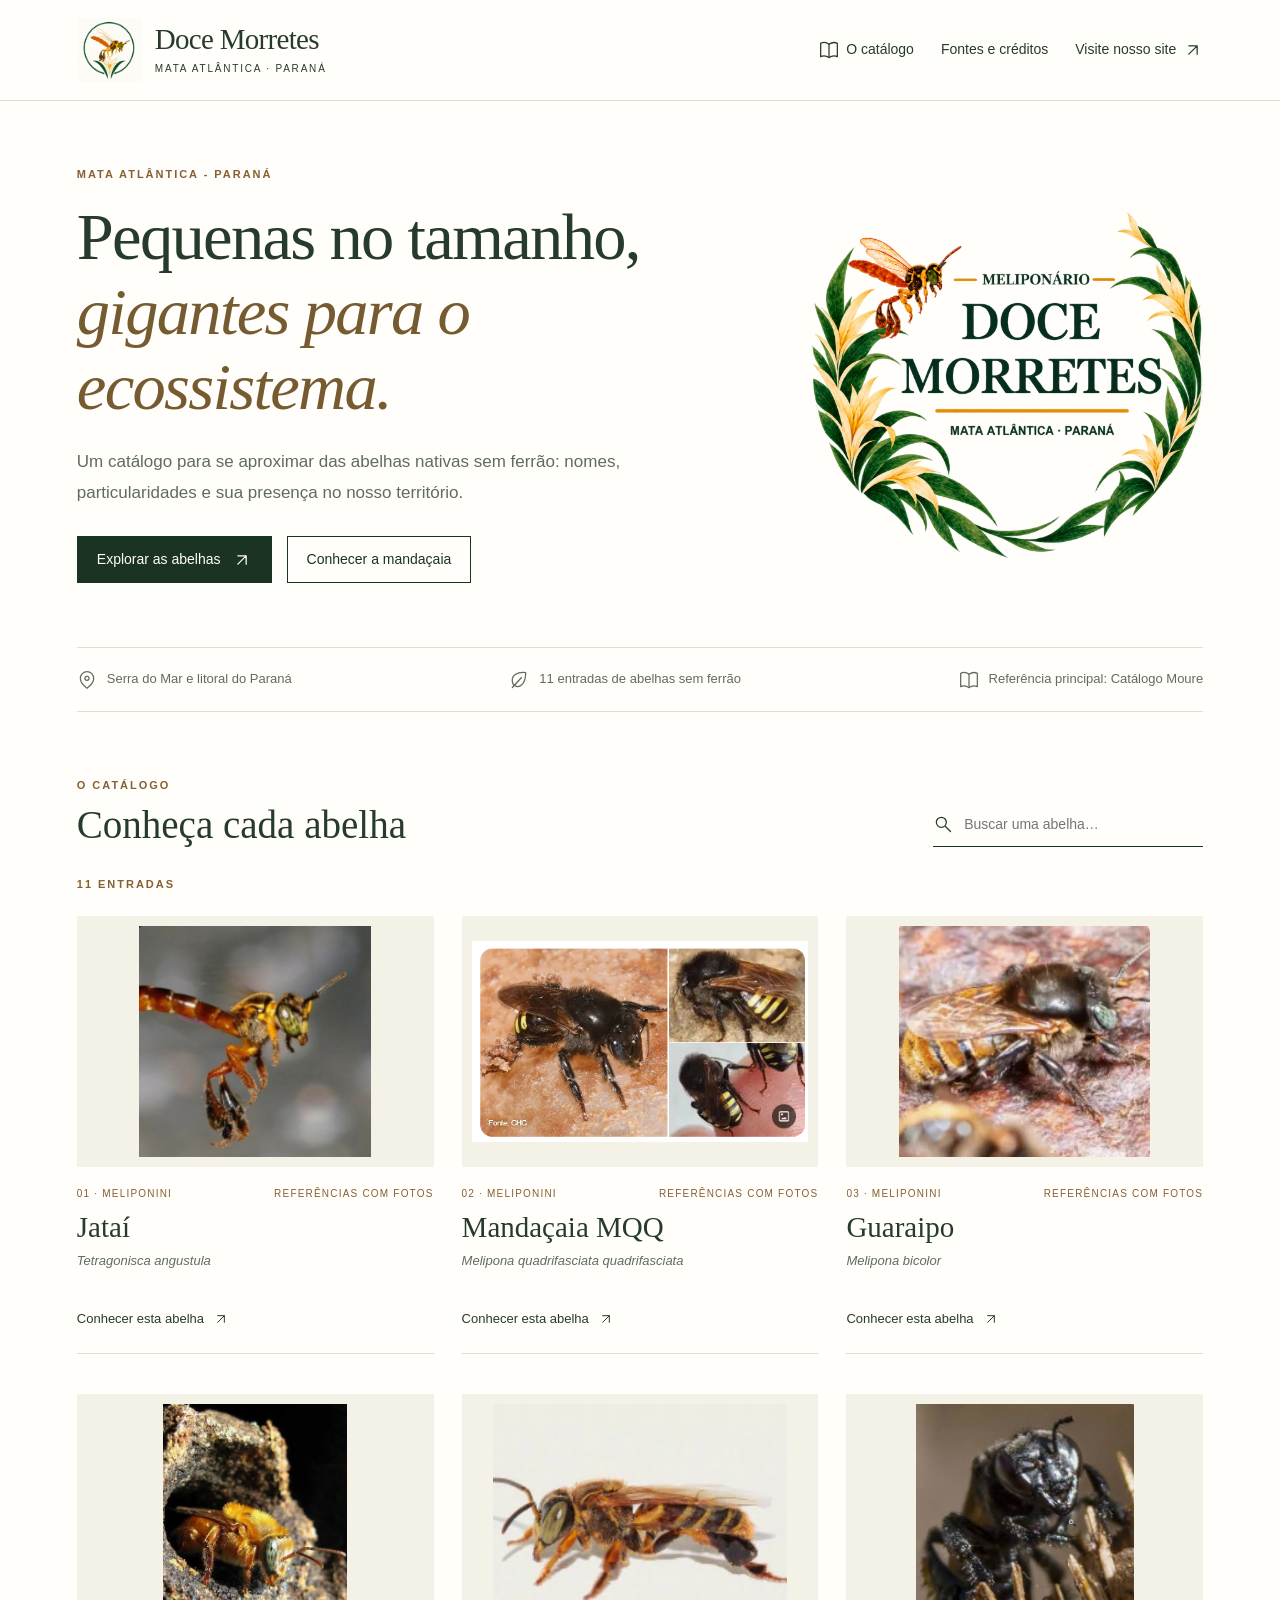
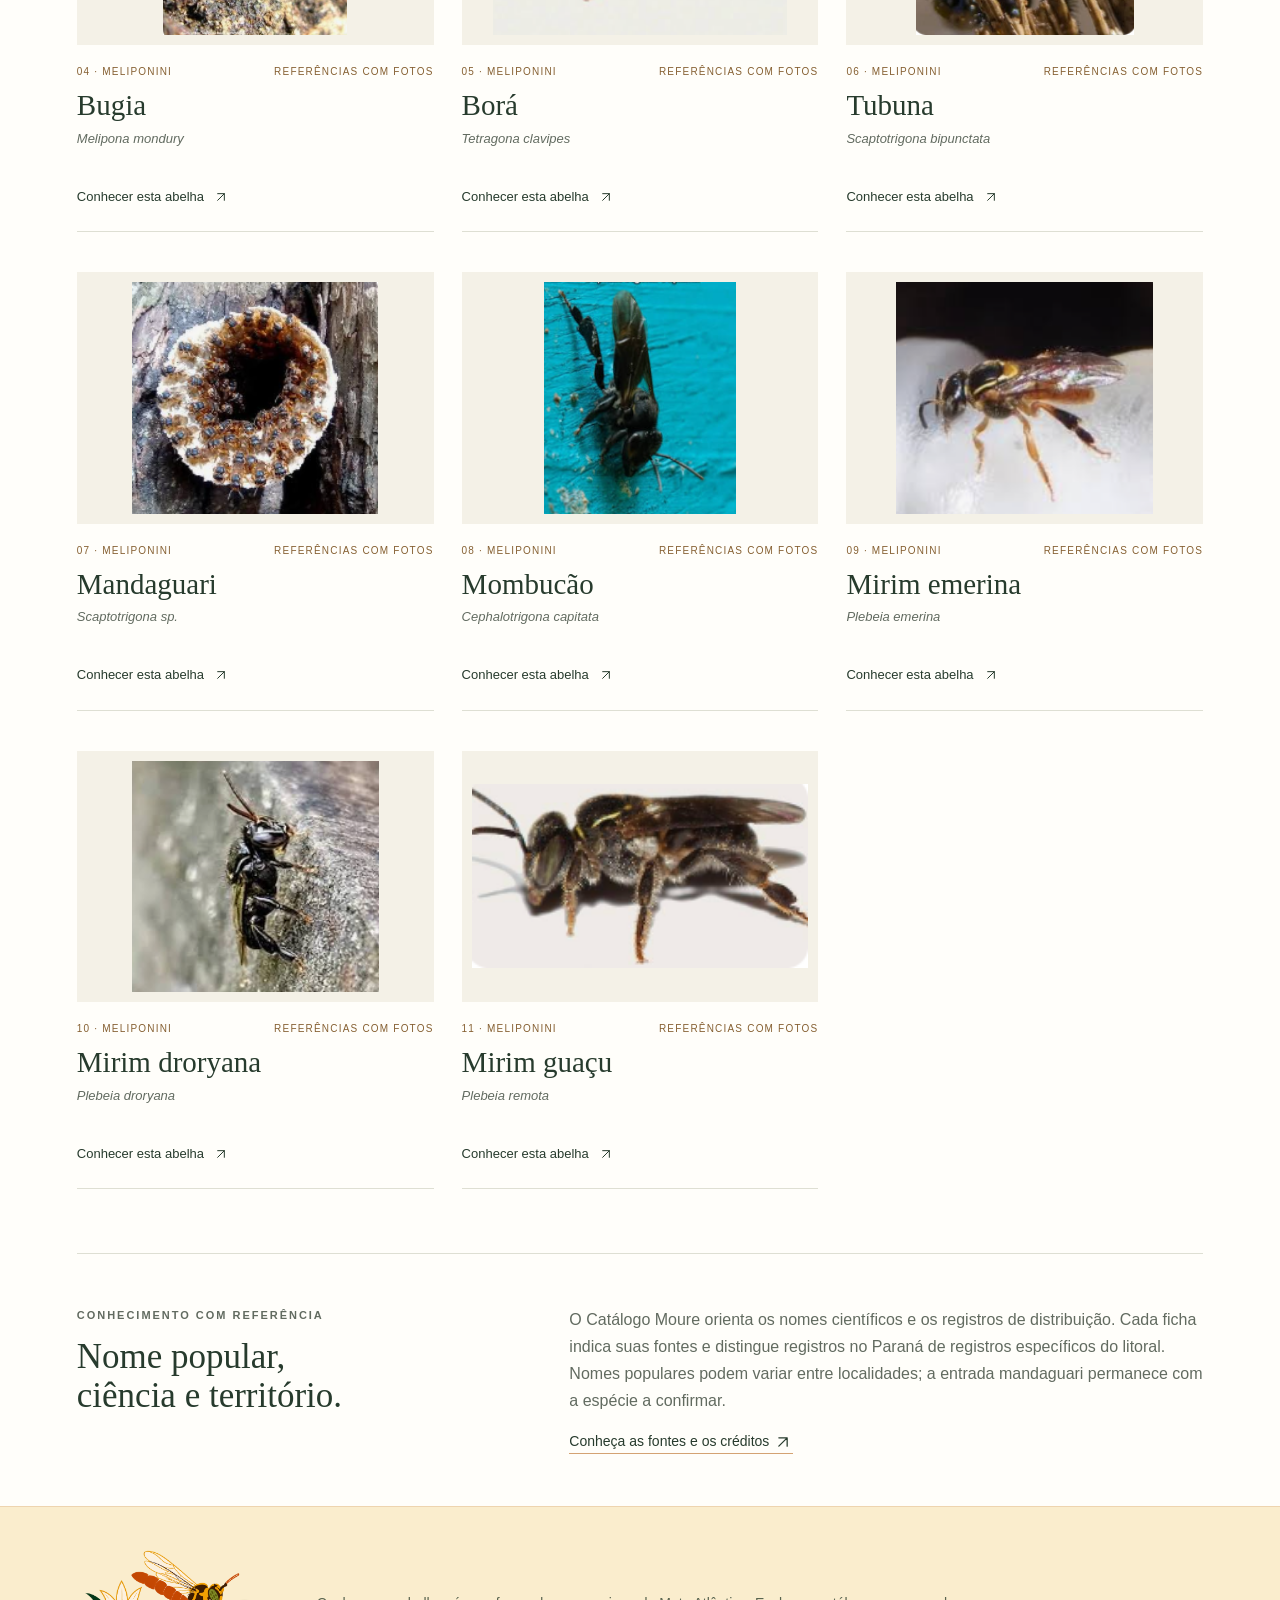
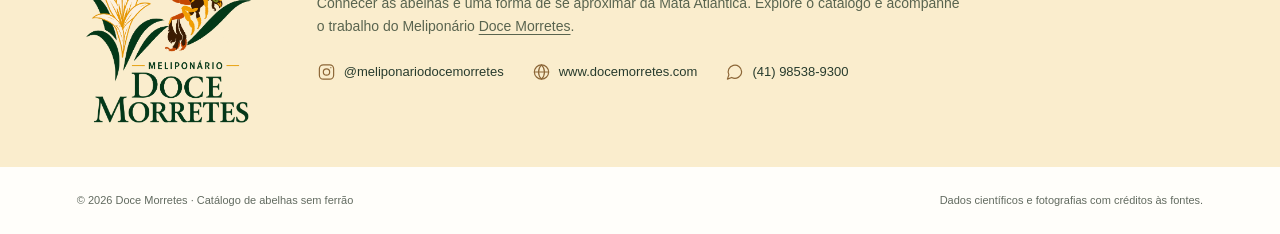
==== commit b117228a: "Revisa texto de abertura e apresentação final do catálogo" ====
--- a/index.html
+++ b/index.html
@@ -1 +1 @@
-<!doctype html><html lang="pt-BR"><head><meta charset="utf-8"><meta name="viewport" content="width=device-width,initial-scale=1"><title>Catálogo de abelhas sem ferrão | Doce Morretes</title><meta name="description" content="Catálogo de abelhas sem ferrão da Mata Atlântica da Serra do Mar e litoral paranaense. Doce Morretes."><meta name="theme-color" content="#1a3322"><link rel="canonical" href="https://meliponariodocemorretes.github.io/catalogo-abelhas/index.html"><link rel="icon" type="image/png" href="assets/icone-marca.png?v=selo-original-20261028"><link rel="stylesheet" href="assets/style.css?v=transparente-20261028"><script src="assets/site.js" defer></script></head><body><a class="skip" href="#conteudo">Ir para o conteúdo</a><header class="header"><div class="wrap header-inner"><a class="brand" href="index.html" aria-label="Doce Morretes — início do catálogo"><img src="assets/icone-marca.png?v=selo-original-20261028" width="64" height="64" alt="Ícone da marca Doce Morretes"><span class="brand-copy">Doce Morretes<small>Mata Atlântica · Paraná</small></span></a><nav class="nav" aria-label="Navegação principal"><a href="index.html#especies"><svg class="icon" viewBox="0 0 24 24" aria-hidden="true"><path d="M12 5C8 2 4 3 2 4v16c4-2 7-1 10 1 3-2 6-3 10-1V4c-4-2-7-1-10 1Z"/><path d="M12 5v16"/></svg>O catálogo</a><a href="creditos.html">Fontes e créditos</a><a href="https://www.docemorretes.com" target="_blank" rel="noopener noreferrer">Visite nosso site <svg class="icon" viewBox="0 0 24 24" aria-hidden="true"><path d="M7 17 17 7M7 7h10v10"/></svg></a></nav></div></header><main id="conteudo"><section class="wrap hero"><div><p class="eyebrow">Mata Atlântica · Serra do Mar · Litoral paranaense</p><h1>Pequenas abelhas.<br><em>Um mundo para conhecer.</em></h1><p class="lead">Um catálogo para se aproximar das abelhas nativas sem ferrão: seus nomes, suas particularidades e sua presença na nossa região.</p><div class="hero-actions"><a class="button" href="#especies">Explorar as abelhas <svg class="icon" viewBox="0 0 24 24" aria-hidden="true"><path d="M7 17 17 7M7 7h10v10"/></svg></a><a class="button secondary" href="mandacaia-mqq.html">Conhecer a mandaçaia</a></div></div><figure class="hero-brand"><img src="assets/logo-abertura-transparente.png?v=20261028" width="1254" height="1254" alt="Logo em aquarela Meliponário Doce Morretes, sem fundo"></figure></section><div class="wrap region-strip"><span><svg class="icon" viewBox="0 0 24 24" aria-hidden="true"><path d="M20 10c0 6-8 12-8 12S4 16 4 10a8 8 0 1 1 16 0Z"/><circle cx="12" cy="10" r="2.5"/></svg>Serra do Mar e litoral do Paraná</span><span><svg class="icon" viewBox="0 0 24 24" aria-hidden="true"><path d="M20 3C9 2 3 7 4 14c1 6 8 8 12 3 4-4 4-10 4-14Z"/><path d="M4 21 15 9"/></svg>11 entradas de abelhas sem ferrão</span><span><svg class="icon" viewBox="0 0 24 24" aria-hidden="true"><path d="M12 5C8 2 4 3 2 4v16c4-2 7-1 10 1 3-2 6-3 10-1V4c-4-2-7-1-10 1Z"/><path d="M12 5v16"/></svg>Referência principal: Catálogo Moure</span></div><section class="wrap catalog" id="especies"><div class="section-heading"><div><p class="eyebrow">O catálogo</p><h2>Conheça cada abelha</h2></div><label class="search"><svg class="icon" viewBox="0 0 24 24" aria-hidden="true"><circle cx="10" cy="10" r="6"/><path d="m15 15 6 6"/></svg><input id="search-species" type="search" aria-label="Buscar por nome popular ou científico" placeholder="Buscar uma abelha…"></label></div><p id="result-count" class="eyebrow" aria-live="polite" style="margin-bottom:22px">11 entradas</p><div class="species-grid"><article class="species-card" data-species="Jataí Tetragonisca angustula"><a class="cover" href="jatai.html" aria-label="Conhecer Jataí"><img src="assets/jatai_01_detalhe.png" alt="Jataí em detalhe" loading="lazy"></a><p class="card-label"><span>01 · Meliponini</span><span>Referências com fotos</span></p><h3><a href="jatai.html">Jataí</a></h3><p class="latin"><i>Tetragonisca angustula</i></p><a class="open" href="jatai.html">Conhecer esta abelha <svg class="icon" viewBox="0 0 24 24" aria-hidden="true"><path d="M7 17 17 7M7 7h10v10"/></svg></a></article><article class="species-card" data-species="Mandaçaia MQQ Melipona quadrifasciata quadrifasciata"><a class="cover" href="mandacaia-mqq.html" aria-label="Conhecer Mandaçaia MQQ"><img src="assets/01_colagem_fonte_chc.png" alt="Referências fotográficas de mandaçaia" loading="lazy"></a><p class="card-label"><span>02 · Meliponini</span><span>Referências com fotos</span></p><h3><a href="mandacaia-mqq.html">Mandaçaia MQQ</a></h3><p class="latin"><i>Melipona quadrifasciata quadrifasciata</i></p><a class="open" href="mandacaia-mqq.html">Conhecer esta abelha <svg class="icon" viewBox="0 0 24 24" aria-hidden="true"><path d="M7 17 17 7M7 7h10v10"/></svg></a></article><article class="species-card" data-species="Guaraipo Melipona bicolor"><a class="cover" href="guaraipo.html" aria-label="Conhecer Guaraipo"><img src="assets/guaraipo_01_detalhe.png" alt="Guaraipo em detalhe" loading="lazy"></a><p class="card-label"><span>03 · Meliponini</span><span>Referências com fotos</span></p><h3><a href="guaraipo.html">Guaraipo</a></h3><p class="latin"><i>Melipona bicolor</i></p><a class="open" href="guaraipo.html">Conhecer esta abelha <svg class="icon" viewBox="0 0 24 24" aria-hidden="true"><path d="M7 17 17 7M7 7h10v10"/></svg></a></article><article class="species-card" data-species="Bugia Melipona mondury"><a class="cover" href="bugia.html" aria-label="Conhecer Bugia"><img src="assets/bugia_03_detalhe.png" alt="Bugia em detalhe" loading="lazy"></a><p class="card-label"><span>04 · Meliponini</span><span>Referências com fotos</span></p><h3><a href="bugia.html">Bugia</a></h3><p class="latin"><i>Melipona mondury</i></p><a class="open" href="bugia.html">Conhecer esta abelha <svg class="icon" viewBox="0 0 24 24" aria-hidden="true"><path d="M7 17 17 7M7 7h10v10"/></svg></a></article><article class="species-card" data-species="Borá Tetragona clavipes"><a class="cover" href="bora.html" aria-label="Conhecer Borá"><img src="assets/bora_01_vista_lateral.png" alt="Borá em vista lateral" loading="lazy"></a><p class="card-label"><span>05 · Meliponini</span><span>Referências com fotos</span></p><h3><a href="bora.html">Borá</a></h3><p class="latin"><i>Tetragona clavipes</i></p><a class="open" href="bora.html">Conhecer esta abelha <svg class="icon" viewBox="0 0 24 24" aria-hidden="true"><path d="M7 17 17 7M7 7h10v10"/></svg></a></article><article class="species-card" data-species="Tubuna Scaptotrigona bipunctata"><a class="cover" href="tubuna.html" aria-label="Conhecer Tubuna"><img src="assets/tubuna_02_detalhe.png" alt="Tubuna em detalhe" loading="lazy"></a><p class="card-label"><span>06 · Meliponini</span><span>Referências com fotos</span></p><h3><a href="tubuna.html">Tubuna</a></h3><p class="latin"><i>Scaptotrigona bipunctata</i></p><a class="open" href="tubuna.html">Conhecer esta abelha <svg class="icon" viewBox="0 0 24 24" aria-hidden="true"><path d="M7 17 17 7M7 7h10v10"/></svg></a></article><article class="species-card" data-species="Mandaguari Scaptotrigona sp."><a class="cover" href="mandaguari.html" aria-label="Conhecer Mandaguari"><img src="assets/mandaguari_01_entrada_ninho.png" alt="Entrada do ninho de mandaguari" loading="lazy"></a><p class="card-label"><span>07 · Meliponini</span><span>Referências com fotos</span></p><h3><a href="mandaguari.html">Mandaguari</a></h3><p class="latin"><i>Scaptotrigona sp.</i></p><a class="open" href="mandaguari.html">Conhecer esta abelha <svg class="icon" viewBox="0 0 24 24" aria-hidden="true"><path d="M7 17 17 7M7 7h10v10"/></svg></a></article><article class="species-card" data-species="Mombucão Cephalotrigona capitata"><a class="cover" href="mombucao.html" aria-label="Conhecer Mombucão"><img src="assets/mombucao_01_detalhe.png" alt="Mombucão em detalhe" loading="lazy"></a><p class="card-label"><span>08 · Meliponini</span><span>Referências com fotos</span></p><h3><a href="mombucao.html">Mombucão</a></h3><p class="latin"><i>Cephalotrigona capitata</i></p><a class="open" href="mombucao.html">Conhecer esta abelha <svg class="icon" viewBox="0 0 24 24" aria-hidden="true"><path d="M7 17 17 7M7 7h10v10"/></svg></a></article><article class="species-card" data-species="Mirim emerina Plebeia emerina"><a class="cover" href="mirim-emerina.html" aria-label="Conhecer Mirim emerina"><img src="assets/mirim_emerina_01_detalhe.png" alt="Mirim-emerina em detalhe" loading="lazy"></a><p class="card-label"><span>09 · Meliponini</span><span>Referências com fotos</span></p><h3><a href="mirim-emerina.html">Mirim emerina</a></h3><p class="latin"><i>Plebeia emerina</i></p><a class="open" href="mirim-emerina.html">Conhecer esta abelha <svg class="icon" viewBox="0 0 24 24" aria-hidden="true"><path d="M7 17 17 7M7 7h10v10"/></svg></a></article><article class="species-card" data-species="Mirim droryana Plebeia droryana"><a class="cover" href="mirim-droryana.html" aria-label="Conhecer Mirim droryana"><img src="assets/mirim_droryana_01_detalhe.png" alt="Mirim-droryana em detalhe" loading="lazy"></a><p class="card-label"><span>10 · Meliponini</span><span>Referências com fotos</span></p><h3><a href="mirim-droryana.html">Mirim droryana</a></h3><p class="latin"><i>Plebeia droryana</i></p><a class="open" href="mirim-droryana.html">Conhecer esta abelha <svg class="icon" viewBox="0 0 24 24" aria-hidden="true"><path d="M7 17 17 7M7 7h10v10"/></svg></a></article><article class="species-card" data-species="Mirim guaçu Plebeia remota"><a class="cover" href="mirim-guacu.html" aria-label="Conhecer Mirim guaçu"><img src="assets/mirim_guacu_02_detalhe.png" alt="Mirim-guaçu em vista lateral" loading="lazy"></a><p class="card-label"><span>11 · Meliponini</span><span>Referências com fotos</span></p><h3><a href="mirim-guacu.html">Mirim guaçu</a></h3><p class="latin"><i>Plebeia remota</i></p><a class="open" href="mirim-guacu.html">Conhecer esta abelha <svg class="icon" viewBox="0 0 24 24" aria-hidden="true"><path d="M7 17 17 7M7 7h10v10"/></svg></a></article></div><p id="no-results" class="empty-search" hidden>Nenhuma abelha encontrada. Tente outro nome popular ou científico.</p></section><section class="wrap method"><div><p class="eyebrow">Conhecimento com referência</p><h2>Nome popular,<br>ciência e território.</h2></div><div><p>O Catálogo Moure orienta os nomes científicos e os registros de distribuição. Cada ficha indica suas fontes e distingue registros no Paraná de registros específicos do litoral. Nomes populares podem variar entre localidades; a entrada mandaguari permanece com a espécie a confirmar.</p><a href="creditos.html">Conheça as fontes e os créditos <svg class="icon" viewBox="0 0 24 24" aria-hidden="true"><path d="M7 17 17 7M7 7h10v10"/></svg></a></div></section></main><section class="sponsor" aria-label="Doce Morretes"><div class="wrap sponsor-inner"><a href="https://www.docemorretes.com" target="_blank" rel="noopener noreferrer"><img class="sponsor-logo" src="assets/logo-principal.png?v=aquarela-20261027" width="180" height="180" alt="Meliponário Doce Morretes — logo principal"></a><div><h2>Doce Morretes</h2><p>Conhecer as abelhas é uma forma de se aproximar da Mata Atlântica. Explore o catálogo e acompanhe o trabalho do Meliponário Doce Morretes.</p><div class="contacts"><a href="https://www.instagram.com/meliponariodocemorretes/" target="_blank" rel="noopener noreferrer"><svg class="icon" viewBox="0 0 24 24" aria-hidden="true"><rect x="3" y="3" width="18" height="18" rx="5"/><circle cx="12" cy="12" r="4"/><path d="M17.5 6.5h.01"/></svg>@meliponariodocemorretes</a><a href="https://www.docemorretes.com" target="_blank" rel="noopener noreferrer"><svg class="icon" viewBox="0 0 24 24" aria-hidden="true"><circle cx="12" cy="12" r="9"/><path d="M3 12h18M12 3c-5 5-5 13 0 18 5-5 5-13 0-18Z"/></svg>www.docemorretes.com</a><a href="https://wa.me/5541985389300" target="_blank" rel="noopener noreferrer"><svg class="icon" viewBox="0 0 24 24" aria-hidden="true"><path d="M21 11.5a8.5 8.5 0 0 1-12.6 7.4L3 21l1.9-5.4A8.5 8.5 0 1 1 21 11.5Z"/></svg>(41) 98538-9300</a></div></div></div></section><footer class="wrap footer"><span>© 2026 Doce Morretes · Catálogo de abelhas sem ferrão</span><a href="creditos.html">Dados científicos e fotografias com créditos às fontes.</a></footer></body></html>+<!doctype html><html lang="pt-BR"><head><meta charset="utf-8"><meta name="viewport" content="width=device-width,initial-scale=1"><title>Catálogo de abelhas sem ferrão | Doce Morretes</title><meta name="description" content="Catálogo de abelhas sem ferrão da Mata Atlântica da Serra do Mar e litoral paranaense. Doce Morretes."><meta name="theme-color" content="#1a3322"><link rel="canonical" href="https://meliponariodocemorretes.github.io/catalogo-abelhas/index.html"><link rel="icon" type="image/png" href="assets/icone-marca.png?v=selo-original-20261028"><link rel="stylesheet" href="assets/style.css?v=texto-rodape-20261028"><script src="assets/site.js" defer></script></head><body><a class="skip" href="#conteudo">Ir para o conteúdo</a><header class="header"><div class="wrap header-inner"><a class="brand" href="index.html" aria-label="Doce Morretes — início do catálogo"><img src="assets/icone-marca.png?v=selo-original-20261028" width="64" height="64" alt="Ícone da marca Doce Morretes"><span class="brand-copy">Doce Morretes<small>Mata Atlântica · Paraná</small></span></a><nav class="nav" aria-label="Navegação principal"><a href="index.html#especies"><svg class="icon" viewBox="0 0 24 24" aria-hidden="true"><path d="M12 5C8 2 4 3 2 4v16c4-2 7-1 10 1 3-2 6-3 10-1V4c-4-2-7-1-10 1Z"/><path d="M12 5v16"/></svg>O catálogo</a><a href="creditos.html">Fontes e créditos</a><a href="https://www.docemorretes.com" target="_blank" rel="noopener noreferrer">Visite nosso site <svg class="icon" viewBox="0 0 24 24" aria-hidden="true"><path d="M7 17 17 7M7 7h10v10"/></svg></a></nav></div></header><main id="conteudo"><section class="wrap hero"><div><p class="eyebrow">Mata Atlântica - Paraná</p><h1>Pequenas no tamanho,<br><em>gigantes para o ecossistema.</em></h1><p class="lead">Um catálogo para se aproximar das abelhas nativas sem ferrão: nomes, particularidades e sua presença no nosso território.</p><div class="hero-actions"><a class="button" href="#especies">Explorar as abelhas <svg class="icon" viewBox="0 0 24 24" aria-hidden="true"><path d="M7 17 17 7M7 7h10v10"/></svg></a><a class="button secondary" href="mandacaia-mqq.html">Conhecer a mandaçaia</a></div></div><figure class="hero-brand"><img src="assets/logo-abertura-transparente.png?v=20261028" width="1254" height="1254" alt="Logo em aquarela Meliponário Doce Morretes, sem fundo"></figure></section><div class="wrap region-strip"><span><svg class="icon" viewBox="0 0 24 24" aria-hidden="true"><path d="M20 10c0 6-8 12-8 12S4 16 4 10a8 8 0 1 1 16 0Z"/><circle cx="12" cy="10" r="2.5"/></svg>Serra do Mar e litoral do Paraná</span><span><svg class="icon" viewBox="0 0 24 24" aria-hidden="true"><path d="M20 3C9 2 3 7 4 14c1 6 8 8 12 3 4-4 4-10 4-14Z"/><path d="M4 21 15 9"/></svg>11 entradas de abelhas sem ferrão</span><span><svg class="icon" viewBox="0 0 24 24" aria-hidden="true"><path d="M12 5C8 2 4 3 2 4v16c4-2 7-1 10 1 3-2 6-3 10-1V4c-4-2-7-1-10 1Z"/><path d="M12 5v16"/></svg>Referência principal: Catálogo Moure</span></div><section class="wrap catalog" id="especies"><div class="section-heading"><div><p class="eyebrow">O catálogo</p><h2>Conheça cada abelha</h2></div><label class="search"><svg class="icon" viewBox="0 0 24 24" aria-hidden="true"><circle cx="10" cy="10" r="6"/><path d="m15 15 6 6"/></svg><input id="search-species" type="search" aria-label="Buscar por nome popular ou científico" placeholder="Buscar uma abelha…"></label></div><p id="result-count" class="eyebrow" aria-live="polite" style="margin-bottom:22px">11 entradas</p><div class="species-grid"><article class="species-card" data-species="Jataí Tetragonisca angustula"><a class="cover" href="jatai.html" aria-label="Conhecer Jataí"><img src="assets/jatai_01_detalhe.png" alt="Jataí em detalhe" loading="lazy"></a><p class="card-label"><span>01 · Meliponini</span><span>Referências com fotos</span></p><h3><a href="jatai.html">Jataí</a></h3><p class="latin"><i>Tetragonisca angustula</i></p><a class="open" href="jatai.html">Conhecer esta abelha <svg class="icon" viewBox="0 0 24 24" aria-hidden="true"><path d="M7 17 17 7M7 7h10v10"/></svg></a></article><article class="species-card" data-species="Mandaçaia MQQ Melipona quadrifasciata quadrifasciata"><a class="cover" href="mandacaia-mqq.html" aria-label="Conhecer Mandaçaia MQQ"><img src="assets/01_colagem_fonte_chc.png" alt="Referências fotográficas de mandaçaia" loading="lazy"></a><p class="card-label"><span>02 · Meliponini</span><span>Referências com fotos</span></p><h3><a href="mandacaia-mqq.html">Mandaçaia MQQ</a></h3><p class="latin"><i>Melipona quadrifasciata quadrifasciata</i></p><a class="open" href="mandacaia-mqq.html">Conhecer esta abelha <svg class="icon" viewBox="0 0 24 24" aria-hidden="true"><path d="M7 17 17 7M7 7h10v10"/></svg></a></article><article class="species-card" data-species="Guaraipo Melipona bicolor"><a class="cover" href="guaraipo.html" aria-label="Conhecer Guaraipo"><img src="assets/guaraipo_01_detalhe.png" alt="Guaraipo em detalhe" loading="lazy"></a><p class="card-label"><span>03 · Meliponini</span><span>Referências com fotos</span></p><h3><a href="guaraipo.html">Guaraipo</a></h3><p class="latin"><i>Melipona bicolor</i></p><a class="open" href="guaraipo.html">Conhecer esta abelha <svg class="icon" viewBox="0 0 24 24" aria-hidden="true"><path d="M7 17 17 7M7 7h10v10"/></svg></a></article><article class="species-card" data-species="Bugia Melipona mondury"><a class="cover" href="bugia.html" aria-label="Conhecer Bugia"><img src="assets/bugia_03_detalhe.png" alt="Bugia em detalhe" loading="lazy"></a><p class="card-label"><span>04 · Meliponini</span><span>Referências com fotos</span></p><h3><a href="bugia.html">Bugia</a></h3><p class="latin"><i>Melipona mondury</i></p><a class="open" href="bugia.html">Conhecer esta abelha <svg class="icon" viewBox="0 0 24 24" aria-hidden="true"><path d="M7 17 17 7M7 7h10v10"/></svg></a></article><article class="species-card" data-species="Borá Tetragona clavipes"><a class="cover" href="bora.html" aria-label="Conhecer Borá"><img src="assets/bora_01_vista_lateral.png" alt="Borá em vista lateral" loading="lazy"></a><p class="card-label"><span>05 · Meliponini</span><span>Referências com fotos</span></p><h3><a href="bora.html">Borá</a></h3><p class="latin"><i>Tetragona clavipes</i></p><a class="open" href="bora.html">Conhecer esta abelha <svg class="icon" viewBox="0 0 24 24" aria-hidden="true"><path d="M7 17 17 7M7 7h10v10"/></svg></a></article><article class="species-card" data-species="Tubuna Scaptotrigona bipunctata"><a class="cover" href="tubuna.html" aria-label="Conhecer Tubuna"><img src="assets/tubuna_02_detalhe.png" alt="Tubuna em detalhe" loading="lazy"></a><p class="card-label"><span>06 · Meliponini</span><span>Referências com fotos</span></p><h3><a href="tubuna.html">Tubuna</a></h3><p class="latin"><i>Scaptotrigona bipunctata</i></p><a class="open" href="tubuna.html">Conhecer esta abelha <svg class="icon" viewBox="0 0 24 24" aria-hidden="true"><path d="M7 17 17 7M7 7h10v10"/></svg></a></article><article class="species-card" data-species="Mandaguari Scaptotrigona sp."><a class="cover" href="mandaguari.html" aria-label="Conhecer Mandaguari"><img src="assets/mandaguari_01_entrada_ninho.png" alt="Entrada do ninho de mandaguari" loading="lazy"></a><p class="card-label"><span>07 · Meliponini</span><span>Referências com fotos</span></p><h3><a href="mandaguari.html">Mandaguari</a></h3><p class="latin"><i>Scaptotrigona sp.</i></p><a class="open" href="mandaguari.html">Conhecer esta abelha <svg class="icon" viewBox="0 0 24 24" aria-hidden="true"><path d="M7 17 17 7M7 7h10v10"/></svg></a></article><article class="species-card" data-species="Mombucão Cephalotrigona capitata"><a class="cover" href="mombucao.html" aria-label="Conhecer Mombucão"><img src="assets/mombucao_01_detalhe.png" alt="Mombucão em detalhe" loading="lazy"></a><p class="card-label"><span>08 · Meliponini</span><span>Referências com fotos</span></p><h3><a href="mombucao.html">Mombucão</a></h3><p class="latin"><i>Cephalotrigona capitata</i></p><a class="open" href="mombucao.html">Conhecer esta abelha <svg class="icon" viewBox="0 0 24 24" aria-hidden="true"><path d="M7 17 17 7M7 7h10v10"/></svg></a></article><article class="species-card" data-species="Mirim emerina Plebeia emerina"><a class="cover" href="mirim-emerina.html" aria-label="Conhecer Mirim emerina"><img src="assets/mirim_emerina_01_detalhe.png" alt="Mirim-emerina em detalhe" loading="lazy"></a><p class="card-label"><span>09 · Meliponini</span><span>Referências com fotos</span></p><h3><a href="mirim-emerina.html">Mirim emerina</a></h3><p class="latin"><i>Plebeia emerina</i></p><a class="open" href="mirim-emerina.html">Conhecer esta abelha <svg class="icon" viewBox="0 0 24 24" aria-hidden="true"><path d="M7 17 17 7M7 7h10v10"/></svg></a></article><article class="species-card" data-species="Mirim droryana Plebeia droryana"><a class="cover" href="mirim-droryana.html" aria-label="Conhecer Mirim droryana"><img src="assets/mirim_droryana_01_detalhe.png" alt="Mirim-droryana em detalhe" loading="lazy"></a><p class="card-label"><span>10 · Meliponini</span><span>Referências com fotos</span></p><h3><a href="mirim-droryana.html">Mirim droryana</a></h3><p class="latin"><i>Plebeia droryana</i></p><a class="open" href="mirim-droryana.html">Conhecer esta abelha <svg class="icon" viewBox="0 0 24 24" aria-hidden="true"><path d="M7 17 17 7M7 7h10v10"/></svg></a></article><article class="species-card" data-species="Mirim guaçu Plebeia remota"><a class="cover" href="mirim-guacu.html" aria-label="Conhecer Mirim guaçu"><img src="assets/mirim_guacu_02_detalhe.png" alt="Mirim-guaçu em vista lateral" loading="lazy"></a><p class="card-label"><span>11 · Meliponini</span><span>Referências com fotos</span></p><h3><a href="mirim-guacu.html">Mirim guaçu</a></h3><p class="latin"><i>Plebeia remota</i></p><a class="open" href="mirim-guacu.html">Conhecer esta abelha <svg class="icon" viewBox="0 0 24 24" aria-hidden="true"><path d="M7 17 17 7M7 7h10v10"/></svg></a></article></div><p id="no-results" class="empty-search" hidden>Nenhuma abelha encontrada. Tente outro nome popular ou científico.</p></section><section class="wrap method"><div><p class="eyebrow">Conhecimento com referência</p><h2>Nome popular,<br>ciência e território.</h2></div><div><p>O Catálogo Moure orienta os nomes científicos e os registros de distribuição. Cada ficha indica suas fontes e distingue registros no Paraná de registros específicos do litoral. Nomes populares podem variar entre localidades; a entrada mandaguari permanece com a espécie a confirmar.</p><a href="creditos.html">Conheça as fontes e os créditos <svg class="icon" viewBox="0 0 24 24" aria-hidden="true"><path d="M7 17 17 7M7 7h10v10"/></svg></a></div></section></main><section class="sponsor" aria-label="Doce Morretes"><div class="wrap sponsor-inner"><a href="https://www.docemorretes.com" target="_blank" rel="noopener noreferrer"><img class="sponsor-logo sponsor-logo-tradicional" src="assets/logo-tradicional-transparente.png?v=20261028" width="1254" height="1254" alt="Meliponário Doce Morretes — logo tradicional"></a><div><p>Conhecer as abelhas é uma forma de se aproximar da Mata Atlântica. Explore o catálogo e acompanhe o trabalho do Meliponário <a class="sponsor-site-link" href="https://www.docemorretes.com">Doce Morretes</a>.</p><div class="contacts"><a href="https://www.instagram.com/meliponariodocemorretes/" target="_blank" rel="noopener noreferrer"><svg class="icon" viewBox="0 0 24 24" aria-hidden="true"><rect x="3" y="3" width="18" height="18" rx="5"/><circle cx="12" cy="12" r="4"/><path d="M17.5 6.5h.01"/></svg>@meliponariodocemorretes</a><a href="https://www.docemorretes.com" target="_blank" rel="noopener noreferrer"><svg class="icon" viewBox="0 0 24 24" aria-hidden="true"><circle cx="12" cy="12" r="9"/><path d="M3 12h18M12 3c-5 5-5 13 0 18 5-5 5-13 0-18Z"/></svg>www.docemorretes.com</a><a href="https://wa.me/5541985389300" target="_blank" rel="noopener noreferrer"><svg class="icon" viewBox="0 0 24 24" aria-hidden="true"><path d="M21 11.5a8.5 8.5 0 0 1-12.6 7.4L3 21l1.9-5.4A8.5 8.5 0 1 1 21 11.5Z"/></svg>(41) 98538-9300</a></div></div></div></section><footer class="wrap footer"><span>© 2026 Doce Morretes · Catálogo de abelhas sem ferrão</span><a href="creditos.html">Dados científicos e fotografias com créditos às fontes.</a></footer></body></html>
--- a/assets/style.css
+++ b/assets/style.css
@@ -5,3 +5,5 @@
 @media print{.offering,.header .nav,.search,.hero-actions,.entry-nav,.print-button,.viewer,.expand,.contacts{display:none!important}.wrap{width:100%}.header-inner{padding:8px 0}.species-title h1{font-size:34pt}.entry-number{font-size:36pt}.species-layout{gap:25px}.fact p{font-size:10pt}.sponsor{background:none!important;padding:20px 0}.sponsor-inner{grid-template-columns:100px 1fr;gap:20px}.sponsor-logo{width:100px}.sponsor h2{font-size:20pt}.sponsor p,.source-note{font-size:9pt}.gallery,.fact,.credit-item{break-inside:avoid}.footer{font-size:8pt}.species-grid{grid-template-columns:repeat(3,1fr)}body{background:white}.photo-caption{font-size:8pt}.hero{padding-block:20px}.hero h1{font-size:38pt}@page{size:A4;margin:16mm}}
 
 .species-intro{font-size:17px;line-height:1.8;color:var(--green);padding-bottom:24px}.species-intro+.fact{border-top:1px solid var(--line);padding-top:24px}
+
+.sponsor-logo-tradicional{height:auto;border-radius:0}.sponsor-site-link{text-decoration:underline;text-underline-offset:3px}
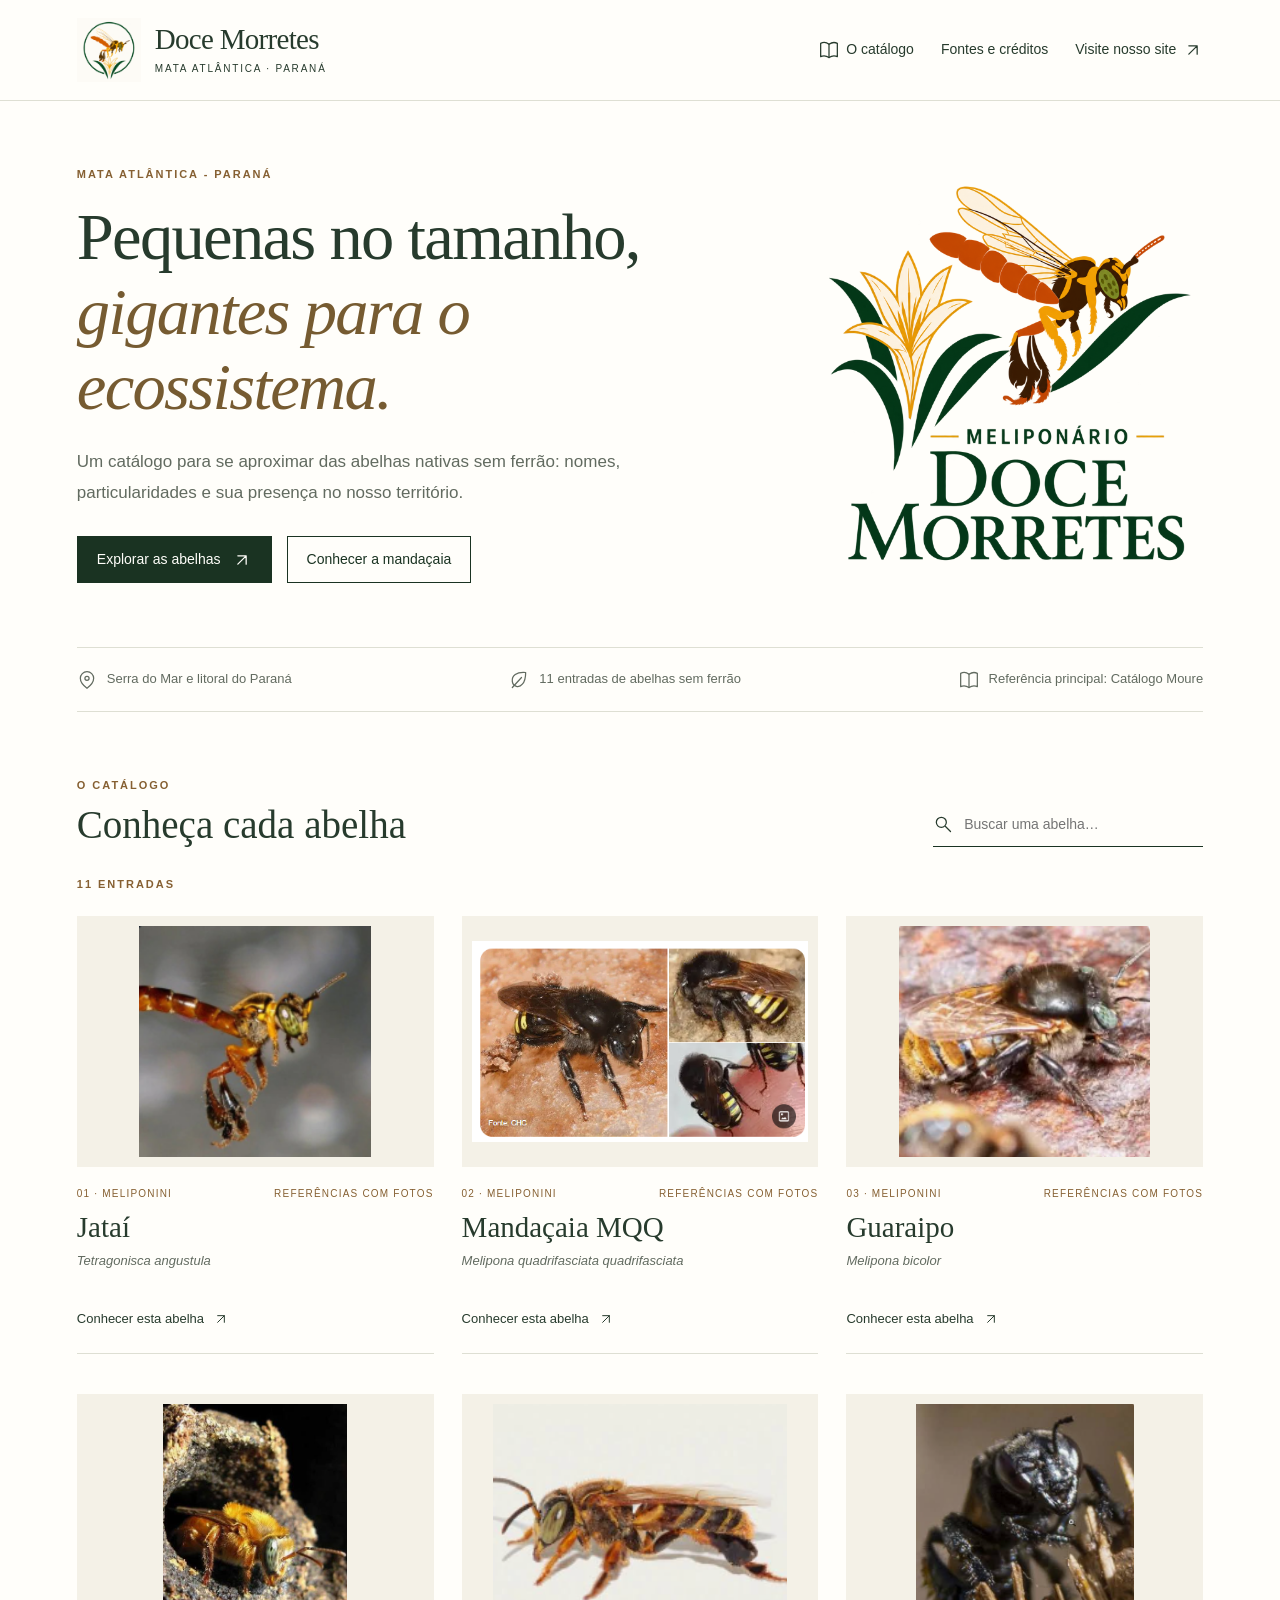
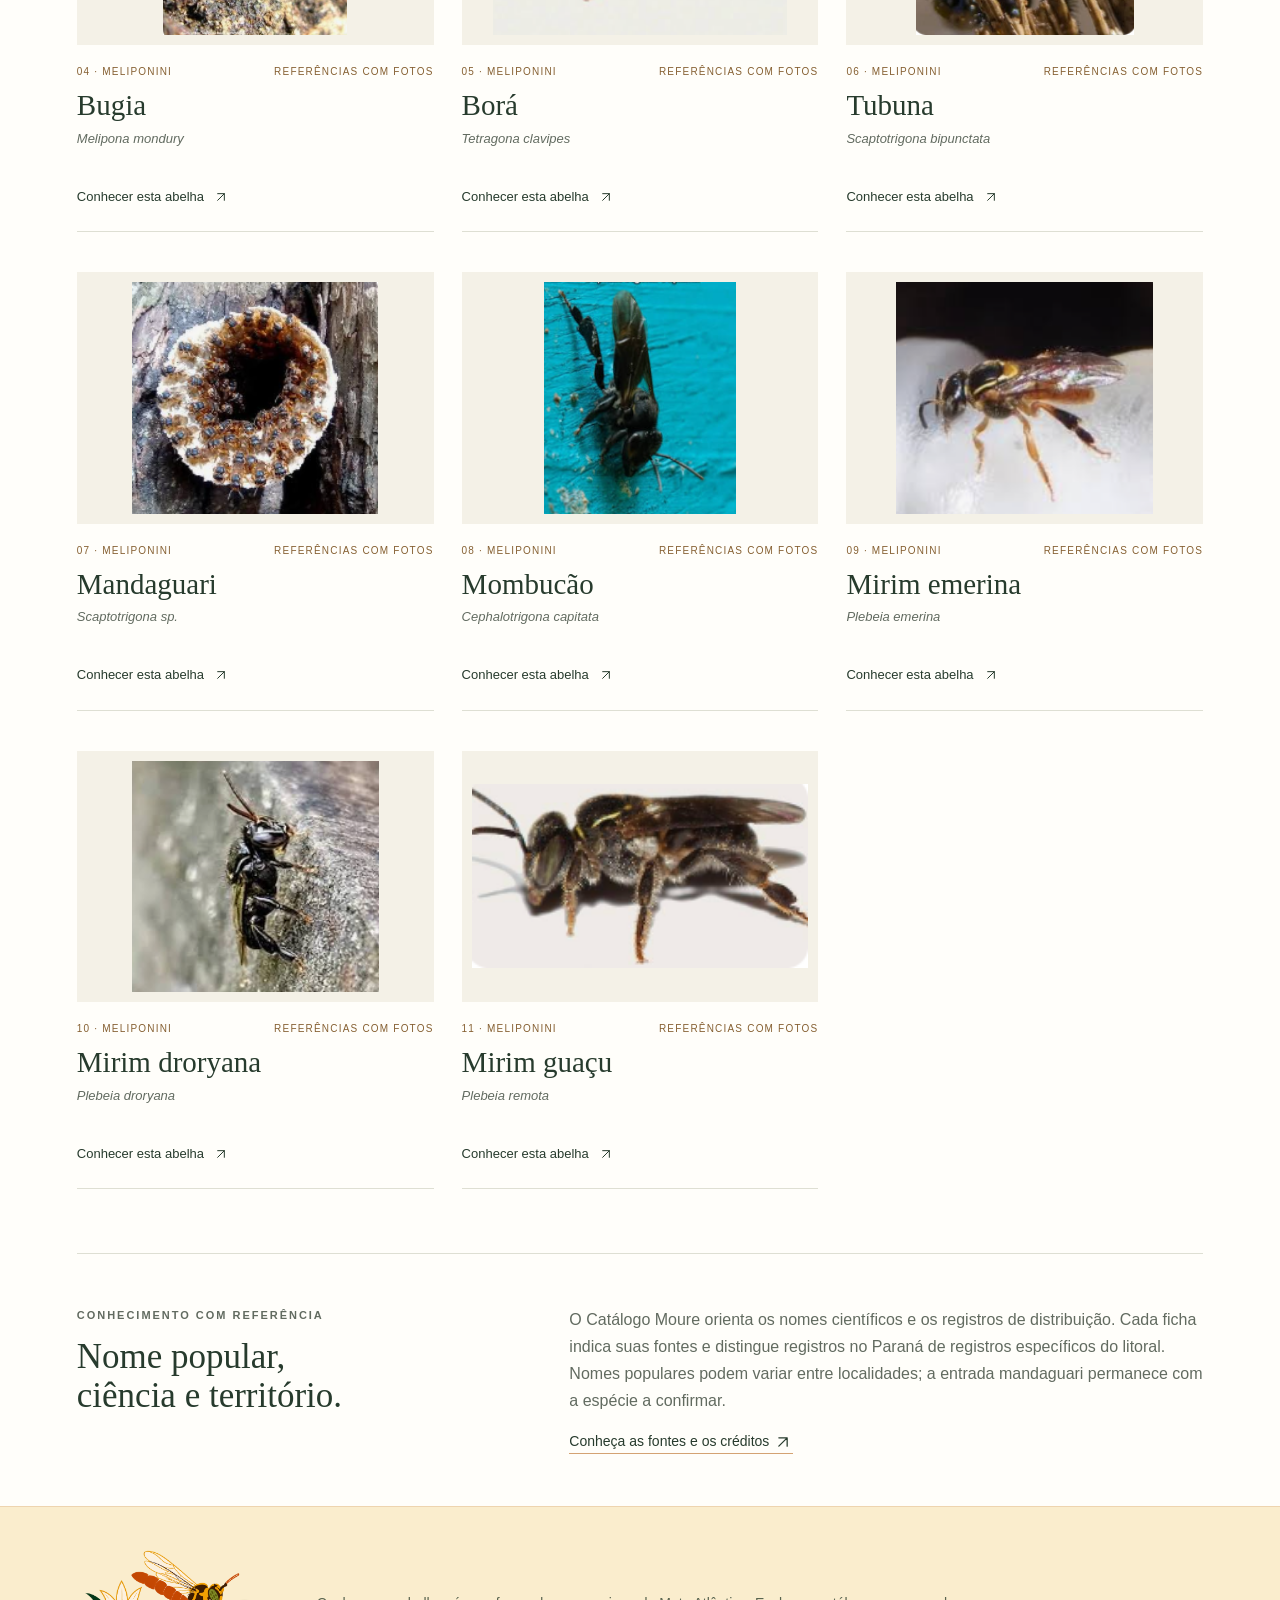
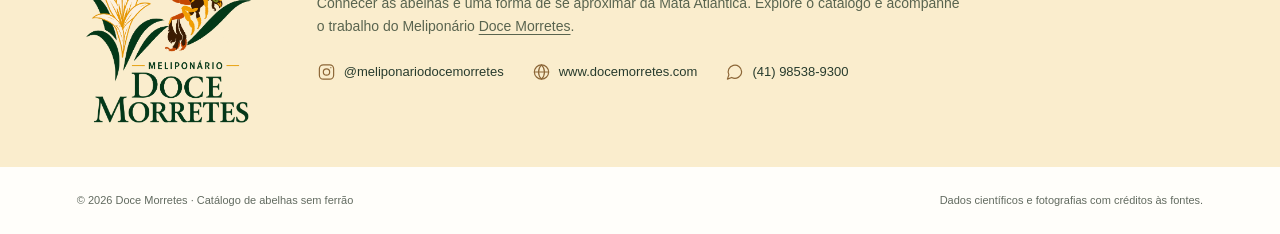
==== commit 8bb06ef8: "Troca logo de abertura pela marca tradicional transparente" ====
--- a/index.html
+++ b/index.html
@@ -1 +1 @@
-<!doctype html><html lang="pt-BR"><head><meta charset="utf-8"><meta name="viewport" content="width=device-width,initial-scale=1"><title>Catálogo de abelhas sem ferrão | Doce Morretes</title><meta name="description" content="Catálogo de abelhas sem ferrão da Mata Atlântica da Serra do Mar e litoral paranaense. Doce Morretes."><meta name="theme-color" content="#1a3322"><link rel="canonical" href="https://meliponariodocemorretes.github.io/catalogo-abelhas/index.html"><link rel="icon" type="image/png" href="assets/icone-marca.png?v=selo-original-20261028"><link rel="stylesheet" href="assets/style.css?v=texto-rodape-20261028"><script src="assets/site.js" defer></script></head><body><a class="skip" href="#conteudo">Ir para o conteúdo</a><header class="header"><div class="wrap header-inner"><a class="brand" href="index.html" aria-label="Doce Morretes — início do catálogo"><img src="assets/icone-marca.png?v=selo-original-20261028" width="64" height="64" alt="Ícone da marca Doce Morretes"><span class="brand-copy">Doce Morretes<small>Mata Atlântica · Paraná</small></span></a><nav class="nav" aria-label="Navegação principal"><a href="index.html#especies"><svg class="icon" viewBox="0 0 24 24" aria-hidden="true"><path d="M12 5C8 2 4 3 2 4v16c4-2 7-1 10 1 3-2 6-3 10-1V4c-4-2-7-1-10 1Z"/><path d="M12 5v16"/></svg>O catálogo</a><a href="creditos.html">Fontes e créditos</a><a href="https://www.docemorretes.com" target="_blank" rel="noopener noreferrer">Visite nosso site <svg class="icon" viewBox="0 0 24 24" aria-hidden="true"><path d="M7 17 17 7M7 7h10v10"/></svg></a></nav></div></header><main id="conteudo"><section class="wrap hero"><div><p class="eyebrow">Mata Atlântica - Paraná</p><h1>Pequenas no tamanho,<br><em>gigantes para o ecossistema.</em></h1><p class="lead">Um catálogo para se aproximar das abelhas nativas sem ferrão: nomes, particularidades e sua presença no nosso território.</p><div class="hero-actions"><a class="button" href="#especies">Explorar as abelhas <svg class="icon" viewBox="0 0 24 24" aria-hidden="true"><path d="M7 17 17 7M7 7h10v10"/></svg></a><a class="button secondary" href="mandacaia-mqq.html">Conhecer a mandaçaia</a></div></div><figure class="hero-brand"><img src="assets/logo-abertura-transparente.png?v=20261028" width="1254" height="1254" alt="Logo em aquarela Meliponário Doce Morretes, sem fundo"></figure></section><div class="wrap region-strip"><span><svg class="icon" viewBox="0 0 24 24" aria-hidden="true"><path d="M20 10c0 6-8 12-8 12S4 16 4 10a8 8 0 1 1 16 0Z"/><circle cx="12" cy="10" r="2.5"/></svg>Serra do Mar e litoral do Paraná</span><span><svg class="icon" viewBox="0 0 24 24" aria-hidden="true"><path d="M20 3C9 2 3 7 4 14c1 6 8 8 12 3 4-4 4-10 4-14Z"/><path d="M4 21 15 9"/></svg>11 entradas de abelhas sem ferrão</span><span><svg class="icon" viewBox="0 0 24 24" aria-hidden="true"><path d="M12 5C8 2 4 3 2 4v16c4-2 7-1 10 1 3-2 6-3 10-1V4c-4-2-7-1-10 1Z"/><path d="M12 5v16"/></svg>Referência principal: Catálogo Moure</span></div><section class="wrap catalog" id="especies"><div class="section-heading"><div><p class="eyebrow">O catálogo</p><h2>Conheça cada abelha</h2></div><label class="search"><svg class="icon" viewBox="0 0 24 24" aria-hidden="true"><circle cx="10" cy="10" r="6"/><path d="m15 15 6 6"/></svg><input id="search-species" type="search" aria-label="Buscar por nome popular ou científico" placeholder="Buscar uma abelha…"></label></div><p id="result-count" class="eyebrow" aria-live="polite" style="margin-bottom:22px">11 entradas</p><div class="species-grid"><article class="species-card" data-species="Jataí Tetragonisca angustula"><a class="cover" href="jatai.html" aria-label="Conhecer Jataí"><img src="assets/jatai_01_detalhe.png" alt="Jataí em detalhe" loading="lazy"></a><p class="card-label"><span>01 · Meliponini</span><span>Referências com fotos</span></p><h3><a href="jatai.html">Jataí</a></h3><p class="latin"><i>Tetragonisca angustula</i></p><a class="open" href="jatai.html">Conhecer esta abelha <svg class="icon" viewBox="0 0 24 24" aria-hidden="true"><path d="M7 17 17 7M7 7h10v10"/></svg></a></article><article class="species-card" data-species="Mandaçaia MQQ Melipona quadrifasciata quadrifasciata"><a class="cover" href="mandacaia-mqq.html" aria-label="Conhecer Mandaçaia MQQ"><img src="assets/01_colagem_fonte_chc.png" alt="Referências fotográficas de mandaçaia" loading="lazy"></a><p class="card-label"><span>02 · Meliponini</span><span>Referências com fotos</span></p><h3><a href="mandacaia-mqq.html">Mandaçaia MQQ</a></h3><p class="latin"><i>Melipona quadrifasciata quadrifasciata</i></p><a class="open" href="mandacaia-mqq.html">Conhecer esta abelha <svg class="icon" viewBox="0 0 24 24" aria-hidden="true"><path d="M7 17 17 7M7 7h10v10"/></svg></a></article><article class="species-card" data-species="Guaraipo Melipona bicolor"><a class="cover" href="guaraipo.html" aria-label="Conhecer Guaraipo"><img src="assets/guaraipo_01_detalhe.png" alt="Guaraipo em detalhe" loading="lazy"></a><p class="card-label"><span>03 · Meliponini</span><span>Referências com fotos</span></p><h3><a href="guaraipo.html">Guaraipo</a></h3><p class="latin"><i>Melipona bicolor</i></p><a class="open" href="guaraipo.html">Conhecer esta abelha <svg class="icon" viewBox="0 0 24 24" aria-hidden="true"><path d="M7 17 17 7M7 7h10v10"/></svg></a></article><article class="species-card" data-species="Bugia Melipona mondury"><a class="cover" href="bugia.html" aria-label="Conhecer Bugia"><img src="assets/bugia_03_detalhe.png" alt="Bugia em detalhe" loading="lazy"></a><p class="card-label"><span>04 · Meliponini</span><span>Referências com fotos</span></p><h3><a href="bugia.html">Bugia</a></h3><p class="latin"><i>Melipona mondury</i></p><a class="open" href="bugia.html">Conhecer esta abelha <svg class="icon" viewBox="0 0 24 24" aria-hidden="true"><path d="M7 17 17 7M7 7h10v10"/></svg></a></article><article class="species-card" data-species="Borá Tetragona clavipes"><a class="cover" href="bora.html" aria-label="Conhecer Borá"><img src="assets/bora_01_vista_lateral.png" alt="Borá em vista lateral" loading="lazy"></a><p class="card-label"><span>05 · Meliponini</span><span>Referências com fotos</span></p><h3><a href="bora.html">Borá</a></h3><p class="latin"><i>Tetragona clavipes</i></p><a class="open" href="bora.html">Conhecer esta abelha <svg class="icon" viewBox="0 0 24 24" aria-hidden="true"><path d="M7 17 17 7M7 7h10v10"/></svg></a></article><article class="species-card" data-species="Tubuna Scaptotrigona bipunctata"><a class="cover" href="tubuna.html" aria-label="Conhecer Tubuna"><img src="assets/tubuna_02_detalhe.png" alt="Tubuna em detalhe" loading="lazy"></a><p class="card-label"><span>06 · Meliponini</span><span>Referências com fotos</span></p><h3><a href="tubuna.html">Tubuna</a></h3><p class="latin"><i>Scaptotrigona bipunctata</i></p><a class="open" href="tubuna.html">Conhecer esta abelha <svg class="icon" viewBox="0 0 24 24" aria-hidden="true"><path d="M7 17 17 7M7 7h10v10"/></svg></a></article><article class="species-card" data-species="Mandaguari Scaptotrigona sp."><a class="cover" href="mandaguari.html" aria-label="Conhecer Mandaguari"><img src="assets/mandaguari_01_entrada_ninho.png" alt="Entrada do ninho de mandaguari" loading="lazy"></a><p class="card-label"><span>07 · Meliponini</span><span>Referências com fotos</span></p><h3><a href="mandaguari.html">Mandaguari</a></h3><p class="latin"><i>Scaptotrigona sp.</i></p><a class="open" href="mandaguari.html">Conhecer esta abelha <svg class="icon" viewBox="0 0 24 24" aria-hidden="true"><path d="M7 17 17 7M7 7h10v10"/></svg></a></article><article class="species-card" data-species="Mombucão Cephalotrigona capitata"><a class="cover" href="mombucao.html" aria-label="Conhecer Mombucão"><img src="assets/mombucao_01_detalhe.png" alt="Mombucão em detalhe" loading="lazy"></a><p class="card-label"><span>08 · Meliponini</span><span>Referências com fotos</span></p><h3><a href="mombucao.html">Mombucão</a></h3><p class="latin"><i>Cephalotrigona capitata</i></p><a class="open" href="mombucao.html">Conhecer esta abelha <svg class="icon" viewBox="0 0 24 24" aria-hidden="true"><path d="M7 17 17 7M7 7h10v10"/></svg></a></article><article class="species-card" data-species="Mirim emerina Plebeia emerina"><a class="cover" href="mirim-emerina.html" aria-label="Conhecer Mirim emerina"><img src="assets/mirim_emerina_01_detalhe.png" alt="Mirim-emerina em detalhe" loading="lazy"></a><p class="card-label"><span>09 · Meliponini</span><span>Referências com fotos</span></p><h3><a href="mirim-emerina.html">Mirim emerina</a></h3><p class="latin"><i>Plebeia emerina</i></p><a class="open" href="mirim-emerina.html">Conhecer esta abelha <svg class="icon" viewBox="0 0 24 24" aria-hidden="true"><path d="M7 17 17 7M7 7h10v10"/></svg></a></article><article class="species-card" data-species="Mirim droryana Plebeia droryana"><a class="cover" href="mirim-droryana.html" aria-label="Conhecer Mirim droryana"><img src="assets/mirim_droryana_01_detalhe.png" alt="Mirim-droryana em detalhe" loading="lazy"></a><p class="card-label"><span>10 · Meliponini</span><span>Referências com fotos</span></p><h3><a href="mirim-droryana.html">Mirim droryana</a></h3><p class="latin"><i>Plebeia droryana</i></p><a class="open" href="mirim-droryana.html">Conhecer esta abelha <svg class="icon" viewBox="0 0 24 24" aria-hidden="true"><path d="M7 17 17 7M7 7h10v10"/></svg></a></article><article class="species-card" data-species="Mirim guaçu Plebeia remota"><a class="cover" href="mirim-guacu.html" aria-label="Conhecer Mirim guaçu"><img src="assets/mirim_guacu_02_detalhe.png" alt="Mirim-guaçu em vista lateral" loading="lazy"></a><p class="card-label"><span>11 · Meliponini</span><span>Referências com fotos</span></p><h3><a href="mirim-guacu.html">Mirim guaçu</a></h3><p class="latin"><i>Plebeia remota</i></p><a class="open" href="mirim-guacu.html">Conhecer esta abelha <svg class="icon" viewBox="0 0 24 24" aria-hidden="true"><path d="M7 17 17 7M7 7h10v10"/></svg></a></article></div><p id="no-results" class="empty-search" hidden>Nenhuma abelha encontrada. Tente outro nome popular ou científico.</p></section><section class="wrap method"><div><p class="eyebrow">Conhecimento com referência</p><h2>Nome popular,<br>ciência e território.</h2></div><div><p>O Catálogo Moure orienta os nomes científicos e os registros de distribuição. Cada ficha indica suas fontes e distingue registros no Paraná de registros específicos do litoral. Nomes populares podem variar entre localidades; a entrada mandaguari permanece com a espécie a confirmar.</p><a href="creditos.html">Conheça as fontes e os créditos <svg class="icon" viewBox="0 0 24 24" aria-hidden="true"><path d="M7 17 17 7M7 7h10v10"/></svg></a></div></section></main><section class="sponsor" aria-label="Doce Morretes"><div class="wrap sponsor-inner"><a href="https://www.docemorretes.com" target="_blank" rel="noopener noreferrer"><img class="sponsor-logo sponsor-logo-tradicional" src="assets/logo-tradicional-transparente.png?v=20261028" width="1254" height="1254" alt="Meliponário Doce Morretes — logo tradicional"></a><div><p>Conhecer as abelhas é uma forma de se aproximar da Mata Atlântica. Explore o catálogo e acompanhe o trabalho do Meliponário <a class="sponsor-site-link" href="https://www.docemorretes.com">Doce Morretes</a>.</p><div class="contacts"><a href="https://www.instagram.com/meliponariodocemorretes/" target="_blank" rel="noopener noreferrer"><svg class="icon" viewBox="0 0 24 24" aria-hidden="true"><rect x="3" y="3" width="18" height="18" rx="5"/><circle cx="12" cy="12" r="4"/><path d="M17.5 6.5h.01"/></svg>@meliponariodocemorretes</a><a href="https://www.docemorretes.com" target="_blank" rel="noopener noreferrer"><svg class="icon" viewBox="0 0 24 24" aria-hidden="true"><circle cx="12" cy="12" r="9"/><path d="M3 12h18M12 3c-5 5-5 13 0 18 5-5 5-13 0-18Z"/></svg>www.docemorretes.com</a><a href="https://wa.me/5541985389300" target="_blank" rel="noopener noreferrer"><svg class="icon" viewBox="0 0 24 24" aria-hidden="true"><path d="M21 11.5a8.5 8.5 0 0 1-12.6 7.4L3 21l1.9-5.4A8.5 8.5 0 1 1 21 11.5Z"/></svg>(41) 98538-9300</a></div></div></div></section><footer class="wrap footer"><span>© 2026 Doce Morretes · Catálogo de abelhas sem ferrão</span><a href="creditos.html">Dados científicos e fotografias com créditos às fontes.</a></footer></body></html>+<!doctype html><html lang="pt-BR"><head><meta charset="utf-8"><meta name="viewport" content="width=device-width,initial-scale=1"><title>Catálogo de abelhas sem ferrão | Doce Morretes</title><meta name="description" content="Catálogo de abelhas sem ferrão da Mata Atlântica da Serra do Mar e litoral paranaense. Doce Morretes."><meta name="theme-color" content="#1a3322"><link rel="canonical" href="https://meliponariodocemorretes.github.io/catalogo-abelhas/index.html"><link rel="icon" type="image/png" href="assets/icone-marca.png?v=selo-original-20261028"><link rel="stylesheet" href="assets/style.css?v=texto-rodape-20261028"><script src="assets/site.js" defer></script></head><body><a class="skip" href="#conteudo">Ir para o conteúdo</a><header class="header"><div class="wrap header-inner"><a class="brand" href="index.html" aria-label="Doce Morretes — início do catálogo"><img src="assets/icone-marca.png?v=selo-original-20261028" width="64" height="64" alt="Ícone da marca Doce Morretes"><span class="brand-copy">Doce Morretes<small>Mata Atlântica · Paraná</small></span></a><nav class="nav" aria-label="Navegação principal"><a href="index.html#especies"><svg class="icon" viewBox="0 0 24 24" aria-hidden="true"><path d="M12 5C8 2 4 3 2 4v16c4-2 7-1 10 1 3-2 6-3 10-1V4c-4-2-7-1-10 1Z"/><path d="M12 5v16"/></svg>O catálogo</a><a href="creditos.html">Fontes e créditos</a><a href="https://www.docemorretes.com" target="_blank" rel="noopener noreferrer">Visite nosso site <svg class="icon" viewBox="0 0 24 24" aria-hidden="true"><path d="M7 17 17 7M7 7h10v10"/></svg></a></nav></div></header><main id="conteudo"><section class="wrap hero"><div><p class="eyebrow">Mata Atlântica - Paraná</p><h1>Pequenas no tamanho,<br><em>gigantes para o ecossistema.</em></h1><p class="lead">Um catálogo para se aproximar das abelhas nativas sem ferrão: nomes, particularidades e sua presença no nosso território.</p><div class="hero-actions"><a class="button" href="#especies">Explorar as abelhas <svg class="icon" viewBox="0 0 24 24" aria-hidden="true"><path d="M7 17 17 7M7 7h10v10"/></svg></a><a class="button secondary" href="mandacaia-mqq.html">Conhecer a mandaçaia</a></div></div><figure class="hero-brand"><img src="assets/logo-tradicional-transparente.png?v=20261028" width="1254" height="1254" alt="Meliponário Doce Morretes — logo tradicional, sem fundo"></figure></section><div class="wrap region-strip"><span><svg class="icon" viewBox="0 0 24 24" aria-hidden="true"><path d="M20 10c0 6-8 12-8 12S4 16 4 10a8 8 0 1 1 16 0Z"/><circle cx="12" cy="10" r="2.5"/></svg>Serra do Mar e litoral do Paraná</span><span><svg class="icon" viewBox="0 0 24 24" aria-hidden="true"><path d="M20 3C9 2 3 7 4 14c1 6 8 8 12 3 4-4 4-10 4-14Z"/><path d="M4 21 15 9"/></svg>11 entradas de abelhas sem ferrão</span><span><svg class="icon" viewBox="0 0 24 24" aria-hidden="true"><path d="M12 5C8 2 4 3 2 4v16c4-2 7-1 10 1 3-2 6-3 10-1V4c-4-2-7-1-10 1Z"/><path d="M12 5v16"/></svg>Referência principal: Catálogo Moure</span></div><section class="wrap catalog" id="especies"><div class="section-heading"><div><p class="eyebrow">O catálogo</p><h2>Conheça cada abelha</h2></div><label class="search"><svg class="icon" viewBox="0 0 24 24" aria-hidden="true"><circle cx="10" cy="10" r="6"/><path d="m15 15 6 6"/></svg><input id="search-species" type="search" aria-label="Buscar por nome popular ou científico" placeholder="Buscar uma abelha…"></label></div><p id="result-count" class="eyebrow" aria-live="polite" style="margin-bottom:22px">11 entradas</p><div class="species-grid"><article class="species-card" data-species="Jataí Tetragonisca angustula"><a class="cover" href="jatai.html" aria-label="Conhecer Jataí"><img src="assets/jatai_01_detalhe.png" alt="Jataí em detalhe" loading="lazy"></a><p class="card-label"><span>01 · Meliponini</span><span>Referências com fotos</span></p><h3><a href="jatai.html">Jataí</a></h3><p class="latin"><i>Tetragonisca angustula</i></p><a class="open" href="jatai.html">Conhecer esta abelha <svg class="icon" viewBox="0 0 24 24" aria-hidden="true"><path d="M7 17 17 7M7 7h10v10"/></svg></a></article><article class="species-card" data-species="Mandaçaia MQQ Melipona quadrifasciata quadrifasciata"><a class="cover" href="mandacaia-mqq.html" aria-label="Conhecer Mandaçaia MQQ"><img src="assets/01_colagem_fonte_chc.png" alt="Referências fotográficas de mandaçaia" loading="lazy"></a><p class="card-label"><span>02 · Meliponini</span><span>Referências com fotos</span></p><h3><a href="mandacaia-mqq.html">Mandaçaia MQQ</a></h3><p class="latin"><i>Melipona quadrifasciata quadrifasciata</i></p><a class="open" href="mandacaia-mqq.html">Conhecer esta abelha <svg class="icon" viewBox="0 0 24 24" aria-hidden="true"><path d="M7 17 17 7M7 7h10v10"/></svg></a></article><article class="species-card" data-species="Guaraipo Melipona bicolor"><a class="cover" href="guaraipo.html" aria-label="Conhecer Guaraipo"><img src="assets/guaraipo_01_detalhe.png" alt="Guaraipo em detalhe" loading="lazy"></a><p class="card-label"><span>03 · Meliponini</span><span>Referências com fotos</span></p><h3><a href="guaraipo.html">Guaraipo</a></h3><p class="latin"><i>Melipona bicolor</i></p><a class="open" href="guaraipo.html">Conhecer esta abelha <svg class="icon" viewBox="0 0 24 24" aria-hidden="true"><path d="M7 17 17 7M7 7h10v10"/></svg></a></article><article class="species-card" data-species="Bugia Melipona mondury"><a class="cover" href="bugia.html" aria-label="Conhecer Bugia"><img src="assets/bugia_03_detalhe.png" alt="Bugia em detalhe" loading="lazy"></a><p class="card-label"><span>04 · Meliponini</span><span>Referências com fotos</span></p><h3><a href="bugia.html">Bugia</a></h3><p class="latin"><i>Melipona mondury</i></p><a class="open" href="bugia.html">Conhecer esta abelha <svg class="icon" viewBox="0 0 24 24" aria-hidden="true"><path d="M7 17 17 7M7 7h10v10"/></svg></a></article><article class="species-card" data-species="Borá Tetragona clavipes"><a class="cover" href="bora.html" aria-label="Conhecer Borá"><img src="assets/bora_01_vista_lateral.png" alt="Borá em vista lateral" loading="lazy"></a><p class="card-label"><span>05 · Meliponini</span><span>Referências com fotos</span></p><h3><a href="bora.html">Borá</a></h3><p class="latin"><i>Tetragona clavipes</i></p><a class="open" href="bora.html">Conhecer esta abelha <svg class="icon" viewBox="0 0 24 24" aria-hidden="true"><path d="M7 17 17 7M7 7h10v10"/></svg></a></article><article class="species-card" data-species="Tubuna Scaptotrigona bipunctata"><a class="cover" href="tubuna.html" aria-label="Conhecer Tubuna"><img src="assets/tubuna_02_detalhe.png" alt="Tubuna em detalhe" loading="lazy"></a><p class="card-label"><span>06 · Meliponini</span><span>Referências com fotos</span></p><h3><a href="tubuna.html">Tubuna</a></h3><p class="latin"><i>Scaptotrigona bipunctata</i></p><a class="open" href="tubuna.html">Conhecer esta abelha <svg class="icon" viewBox="0 0 24 24" aria-hidden="true"><path d="M7 17 17 7M7 7h10v10"/></svg></a></article><article class="species-card" data-species="Mandaguari Scaptotrigona sp."><a class="cover" href="mandaguari.html" aria-label="Conhecer Mandaguari"><img src="assets/mandaguari_01_entrada_ninho.png" alt="Entrada do ninho de mandaguari" loading="lazy"></a><p class="card-label"><span>07 · Meliponini</span><span>Referências com fotos</span></p><h3><a href="mandaguari.html">Mandaguari</a></h3><p class="latin"><i>Scaptotrigona sp.</i></p><a class="open" href="mandaguari.html">Conhecer esta abelha <svg class="icon" viewBox="0 0 24 24" aria-hidden="true"><path d="M7 17 17 7M7 7h10v10"/></svg></a></article><article class="species-card" data-species="Mombucão Cephalotrigona capitata"><a class="cover" href="mombucao.html" aria-label="Conhecer Mombucão"><img src="assets/mombucao_01_detalhe.png" alt="Mombucão em detalhe" loading="lazy"></a><p class="card-label"><span>08 · Meliponini</span><span>Referências com fotos</span></p><h3><a href="mombucao.html">Mombucão</a></h3><p class="latin"><i>Cephalotrigona capitata</i></p><a class="open" href="mombucao.html">Conhecer esta abelha <svg class="icon" viewBox="0 0 24 24" aria-hidden="true"><path d="M7 17 17 7M7 7h10v10"/></svg></a></article><article class="species-card" data-species="Mirim emerina Plebeia emerina"><a class="cover" href="mirim-emerina.html" aria-label="Conhecer Mirim emerina"><img src="assets/mirim_emerina_01_detalhe.png" alt="Mirim-emerina em detalhe" loading="lazy"></a><p class="card-label"><span>09 · Meliponini</span><span>Referências com fotos</span></p><h3><a href="mirim-emerina.html">Mirim emerina</a></h3><p class="latin"><i>Plebeia emerina</i></p><a class="open" href="mirim-emerina.html">Conhecer esta abelha <svg class="icon" viewBox="0 0 24 24" aria-hidden="true"><path d="M7 17 17 7M7 7h10v10"/></svg></a></article><article class="species-card" data-species="Mirim droryana Plebeia droryana"><a class="cover" href="mirim-droryana.html" aria-label="Conhecer Mirim droryana"><img src="assets/mirim_droryana_01_detalhe.png" alt="Mirim-droryana em detalhe" loading="lazy"></a><p class="card-label"><span>10 · Meliponini</span><span>Referências com fotos</span></p><h3><a href="mirim-droryana.html">Mirim droryana</a></h3><p class="latin"><i>Plebeia droryana</i></p><a class="open" href="mirim-droryana.html">Conhecer esta abelha <svg class="icon" viewBox="0 0 24 24" aria-hidden="true"><path d="M7 17 17 7M7 7h10v10"/></svg></a></article><article class="species-card" data-species="Mirim guaçu Plebeia remota"><a class="cover" href="mirim-guacu.html" aria-label="Conhecer Mirim guaçu"><img src="assets/mirim_guacu_02_detalhe.png" alt="Mirim-guaçu em vista lateral" loading="lazy"></a><p class="card-label"><span>11 · Meliponini</span><span>Referências com fotos</span></p><h3><a href="mirim-guacu.html">Mirim guaçu</a></h3><p class="latin"><i>Plebeia remota</i></p><a class="open" href="mirim-guacu.html">Conhecer esta abelha <svg class="icon" viewBox="0 0 24 24" aria-hidden="true"><path d="M7 17 17 7M7 7h10v10"/></svg></a></article></div><p id="no-results" class="empty-search" hidden>Nenhuma abelha encontrada. Tente outro nome popular ou científico.</p></section><section class="wrap method"><div><p class="eyebrow">Conhecimento com referência</p><h2>Nome popular,<br>ciência e território.</h2></div><div><p>O Catálogo Moure orienta os nomes científicos e os registros de distribuição. Cada ficha indica suas fontes e distingue registros no Paraná de registros específicos do litoral. Nomes populares podem variar entre localidades; a entrada mandaguari permanece com a espécie a confirmar.</p><a href="creditos.html">Conheça as fontes e os créditos <svg class="icon" viewBox="0 0 24 24" aria-hidden="true"><path d="M7 17 17 7M7 7h10v10"/></svg></a></div></section></main><section class="sponsor" aria-label="Doce Morretes"><div class="wrap sponsor-inner"><a href="https://www.docemorretes.com" target="_blank" rel="noopener noreferrer"><img class="sponsor-logo sponsor-logo-tradicional" src="assets/logo-tradicional-transparente.png?v=20261028" width="1254" height="1254" alt="Meliponário Doce Morretes — logo tradicional"></a><div><p>Conhecer as abelhas é uma forma de se aproximar da Mata Atlântica. Explore o catálogo e acompanhe o trabalho do Meliponário <a class="sponsor-site-link" href="https://www.docemorretes.com">Doce Morretes</a>.</p><div class="contacts"><a href="https://www.instagram.com/meliponariodocemorretes/" target="_blank" rel="noopener noreferrer"><svg class="icon" viewBox="0 0 24 24" aria-hidden="true"><rect x="3" y="3" width="18" height="18" rx="5"/><circle cx="12" cy="12" r="4"/><path d="M17.5 6.5h.01"/></svg>@meliponariodocemorretes</a><a href="https://www.docemorretes.com" target="_blank" rel="noopener noreferrer"><svg class="icon" viewBox="0 0 24 24" aria-hidden="true"><circle cx="12" cy="12" r="9"/><path d="M3 12h18M12 3c-5 5-5 13 0 18 5-5 5-13 0-18Z"/></svg>www.docemorretes.com</a><a href="https://wa.me/5541985389300" target="_blank" rel="noopener noreferrer"><svg class="icon" viewBox="0 0 24 24" aria-hidden="true"><path d="M21 11.5a8.5 8.5 0 0 1-12.6 7.4L3 21l1.9-5.4A8.5 8.5 0 1 1 21 11.5Z"/></svg>(41) 98538-9300</a></div></div></div></section><footer class="wrap footer"><span>© 2026 Doce Morretes · Catálogo de abelhas sem ferrão</span><a href="creditos.html">Dados científicos e fotografias com créditos às fontes.</a></footer></body></html>
